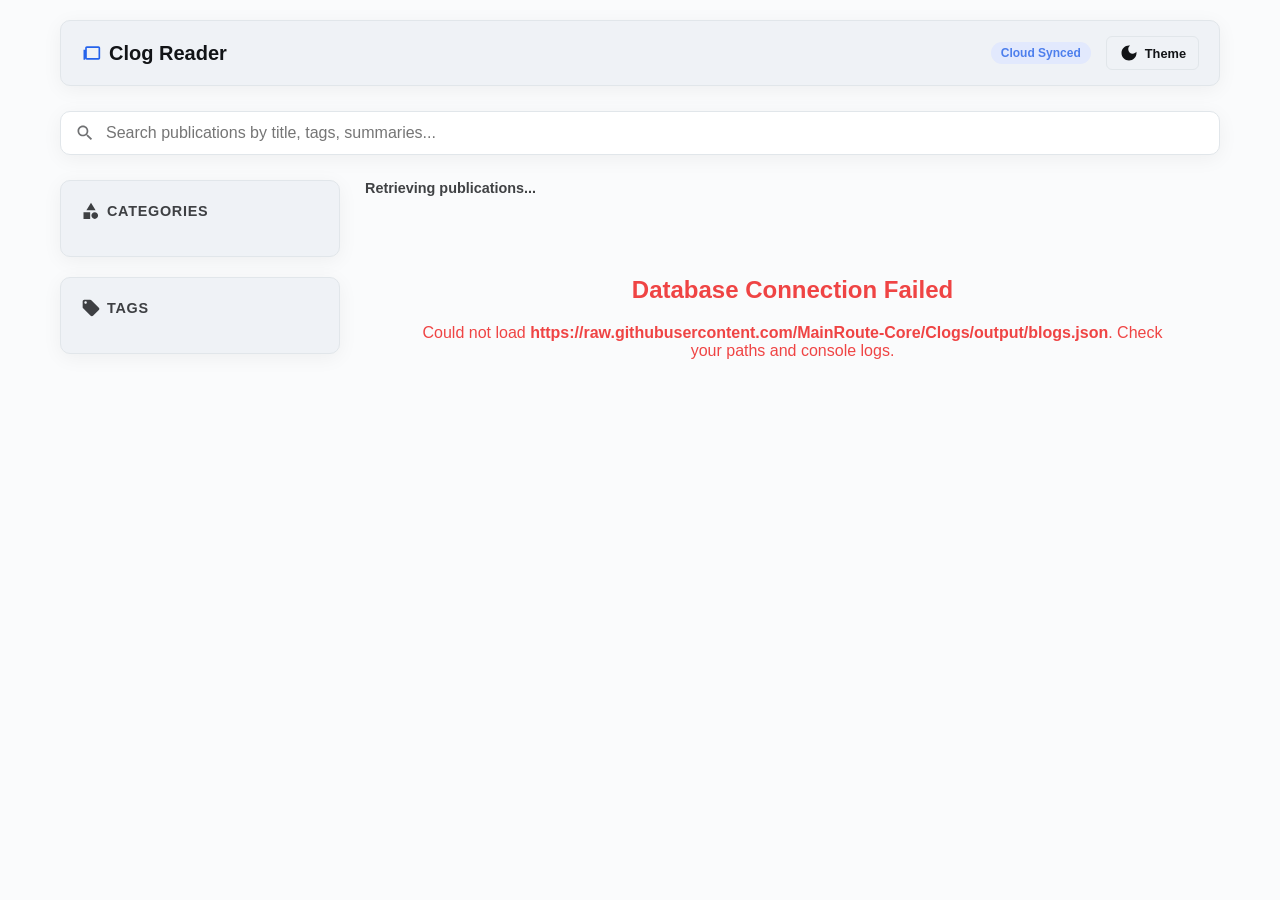
==== Reader/index.html @ 88dc641a "ok" ====
<!DOCTYPE html>
<html lang="en">
<head>
  <meta charset="UTF-8">
  <title>Clog - Premium Markdown Reader</title>
  <meta name="viewport" content="width=device-width,initial-scale=1">
  <meta name="theme-color" content="#181c24" />

  <!-- Marked.js Markdown Parser (CDN for immediate plug-n-play, update to local if needed) -->
  <script src="../libs/marked.min.js"></script>
  <!-- GitHub Styled Markdown CSS -->
  <link rel="stylesheet" href="../libs/github-markdown.min.css">
  <link rel="stylesheet" href="reader.css">
  <link rel="shortcut icon" href="/favicon.ico" type="image/x-icon">
  <!-- Fonts -->
  <link href="src/CoreSans-Regular_en.otf" rel="stylesheet">


</head>
<body>

  <!-- INLINE SVGs -->
  <svg xmlns="http://www.w3.org/2000/svg" style="display: none;">
    <symbol id="icon-book" viewBox="0 0 24 24"><path d="M21 4H7c-1.1 0-2 .9-2 2v12c0 1.1.9 2 2 2h14c1.1 0 2-.9 2-2V6c0-1.1-.9-2-2-2zM7 18V6h14v12H7zM3 8h2v12H3z"/></symbol>
    <symbol id="icon-theme" viewBox="0 0 24 24"><path d="M12 3c-4.97 0-9 4.03-9 9s4.03 9 9 9 9-4.03 9-9c0-.46-.04-.92-.1-1.36-.98 1.37-2.58 2.26-4.4 2.26-2.98 0-5.4-2.42-5.4-5.4 0-1.81.89-3.42 2.26-4.4C12.92 3.04 12.46 3 12 3z"/></symbol>
    <symbol id="icon-search" viewBox="0 0 24 24"><path d="M15.5 14h-.79l-.28-.27C15.41 12.59 16 11.11 16 9.5 16 5.91 13.09 3 9.5 3S3 5.91 3 9.5 5.91 16 9.5 16c1.61 0 3.09-.59 4.23-1.57l.27.28v.79l5 4.99L20.49 19l-4.99-5zm-6 0C7.01 14 5 11.99 5 9.5S7.01 5 9.5 5 14 7.01 14 9.5 11.99 14 9.5 14z"/></symbol>
    <symbol id="icon-category" viewBox="0 0 24 24"><path d="M12 2l-5.5 9h11zM3 13.5h8v8H3zM16.5 13.5c-2.21 0-4 1.79-4 4s1.79 4 4 4 4-1.79 4-4-1.79-4-4-4z"/></symbol>
    <symbol id="icon-tag" viewBox="0 0 24 24"><path d="M21.41 11.58l-9-9C12.05 2.22 11.55 2 11 2H4c-1.1 0-2 .9-2 2v7c0 .55.22 1.05.59 1.41l9 9c.36.36.86.58 1.41.58s1.05-.22 1.41-.59l7-7c.36-.36.59-.86.59-1.41s-.23-1.06-.59-1.41zM5.5 7C4.67 7 4 6.33 4 5.5S4.67 4 5.5 4 7 4.67 7 5.5 6.33 7 5.5 7z"/></symbol>
    <symbol id="icon-back" viewBox="0 0 24 24"><path d="M20 11H7.83l5.59-5.59L12 4l-8 8 8 8 1.41-1.41L7.83 13H20v-2z"/></symbol>
    <symbol id="icon-sync" viewBox="0 0 24 24"><path d="M12 4V1L8 5l4 4V6c3.31 0 6 2.69 6 6 0 1.01-.25 1.97-.7 2.8l1.46 1.46C19.54 15.03 20 13.57 20 12c0-4.42-3.58-8-8-8zm0 14c-3.31 0-6-2.69-6-6 0-1.01.25-1.97.7-2.8L5.24 7.74C4.46 8.97 4 10.43 4 12c0 4.42 3.58 8 8 8v3l4-4-4-4v3z"/></symbol>
    <symbol id="icon-close" viewBox="0 0 24 24"><path d="M19 6.41L17.59 5 12 10.59 6.41 5 5 6.41 10.59 12 5 17.59 6.41 19 12 13.41 17.59 19 19 17.59 13.41 12z"/></symbol>
    <symbol id="icon-check" viewBox="0 0 24 24"><path d="M9 16.17L4.83 12l-1.42 1.41L9 19 21 7l-1.41-1.41z"/></symbol>
  </svg>

  <div id="app">
    <!-- NAVIGATION -->
    <nav class="navbar">
      <a class="brand" onclick="clearFiltersAndHome()">
        <svg class="icon" style="color: var(--primary);"><use href="#icon-book"></use></svg>
        <span>Clog Reader</span>
      </a>
      <div class="nav-controls">
        <div class="status-badge" id="source-badge">Sync Status</div>
        <button class="btn" onclick="toggleTheme()" style="padding: 6px 12px; font-size: 0.8rem;">
          <svg class="icon"><use href="#icon-theme"></use></svg> Theme
        </button>
      </div>
    </nav>

    <!-- SEARCH INTERFACE -->
    <div class="search-wrapper" id="main-search-container">
      <svg class="icon search-icon"><use href="#icon-search"></use></svg>
      <input type="search" class="search-input" id="search-bar" placeholder="Search publications by title, tags, summaries..." oninput="handleSearchInput()">
    </div>

    <!-- LAYOUT GRID -->
    <div class="layout-grid" id="main-layout-wrapper">
      
      <!-- SIDEBAR FILTERS -->
      <aside class="sidebar">
        <!-- Categories Multi-Select -->
        <div class="sidebar-card">
          <div class="sidebar-title"><svg class="icon"><use href="#icon-category"></use></svg> Categories</div>
          <ul class="filter-list" id="category-filter-list">
            <!-- Populated by JS -->
          </ul>
        </div>
        <!-- Tags Single/Multi-Select -->
        <div class="sidebar-card">
          <div class="sidebar-title"><svg class="icon"><use href="#icon-tag"></use></svg> Tags</div>
          <ul class="filter-list" id="tag-filter-list">
            <!-- Populated by JS -->
          </ul>
        </div>
      </aside>

      <!-- MAIN PUBLICATIONS -->
      <main class="content-area">
        <div class="grid-header">
          <span id="results-count">Retrieving publications...</span>
          <button class="btn btn-danger hidden" id="clear-filters-btn" onclick="clearFiltersAndHome()" style="padding: 4px 10px; font-size: 0.8rem;">
            <svg class="icon" style="width: 1rem; height: 1rem;"><use href="#icon-close"></use></svg> Clear Filters
          </button>
        </div>
        <div class="post-grid" id="publication-grid">
          <!-- Cards -->
        </div>
      </main>
    </div>

    <!-- SINGLE POST READER -->
    <div class="reader-pane" id="main-reader-pane">
      <div class="back-btn-wrapper">
        <button class="btn" onclick="exitReaderView()">
          <svg class="icon"><use href="#icon-back"></use></svg> Back to Publications
        </button>
      </div>

      <article class="clog-container">
        <div class="clog-content">

          <div class="clog-meta" id="full-meta-block">
            <div class="clog-meta-sub">
              <div class="clog-meta-item"><span>Date:</span> <time id="full-date"></time></div>
              <div class="clog-meta-item"><span>Author:</span> <span id="full-author"></span></div>
            </div>
            <div class="clog-meta-item clog-tags" id="full-tags"></div>
          </div>

          <div class="markdown-body" id="full-body">
            <!-- Markdown content or 404 injected here -->
          </div>
        </div>
      </article>
    </div>

    <!-- LOADER -->
    <div id="loader-status" style="display:none;">
      <div class="loading-spinner">
        <svg class="icon" style="width: 3rem; height: 3rem; color: var(--primary); animation: spin 1s linear infinite;"><use href="#icon-sync"></use></svg>
        <span>Processing request...</span>
      </div>
    </div>
  </div>

<script src="reader.js"></script>
</body>
</html>
---- libs/github-markdown.min.css ----
@media (prefers-color-scheme:dark){.markdown-body,[data-theme=dark]{color-scheme:dark;--color-prettylights-syntax-comment:#8b949e;--color-prettylights-syntax-constant:#79c0ff;--color-prettylights-syntax-entity:#d2a8ff;--color-prettylights-syntax-storage-modifier-import:#c9d1d9;--color-prettylights-syntax-entity-tag:#7ee787;--color-prettylights-syntax-keyword:#ff7b72;--color-prettylights-syntax-string:#a5d6ff;--color-prettylights-syntax-variable:#ffa657;--color-prettylights-syntax-brackethighlighter-unmatched:#f85149;--color-prettylights-syntax-invalid-illegal-text:#f0f6fc;--color-prettylights-syntax-invalid-illegal-bg:#8e1519;--color-prettylights-syntax-carriage-return-text:#f0f6fc;--color-prettylights-syntax-carriage-return-bg:#b62324;--color-prettylights-syntax-string-regexp:#7ee787;--color-prettylights-syntax-markup-list:#f2cc60;--color-prettylights-syntax-markup-heading:#1f6feb;--color-prettylights-syntax-markup-italic:#c9d1d9;--color-prettylights-syntax-markup-bold:#c9d1d9;--color-prettylights-syntax-markup-deleted-text:#ffdcd7;--color-prettylights-syntax-markup-deleted-bg:#67060c;--color-prettylights-syntax-markup-inserted-text:#aff5b4;--color-prettylights-syntax-markup-inserted-bg:#033a16;--color-prettylights-syntax-markup-changed-text:#ffdfb6;--color-prettylights-syntax-markup-changed-bg:#5a1e02;--color-prettylights-syntax-markup-ignored-text:#c9d1d9;--color-prettylights-syntax-markup-ignored-bg:#1158c7;--color-prettylights-syntax-meta-diff-range:#d2a8ff;--color-prettylights-syntax-brackethighlighter-angle:#8b949e;--color-prettylights-syntax-sublimelinter-gutter-mark:#484f58;--color-prettylights-syntax-constant-other-reference-link:#a5d6ff;--color-fg-default:#e6edf3;--color-fg-muted:#848d97;--color-fg-subtle:#6e7681;--color-canvas-default:#0d1117;--color-canvas-subtle:#161b22;--color-border-default:#30363d;--color-border-muted:#21262d;--color-neutral-muted:rgba(110,118,129,0.4);--color-accent-fg:#2f81f7;--color-accent-emphasis:#1f6feb;--color-success-fg:#3fb950;--color-success-emphasis:#238636;--color-attention-fg:#d29922;--color-attention-emphasis:#9e6a03;--color-attention-subtle:rgba(187,128,9,0.15);--color-danger-fg:#f85149;--color-danger-emphasis:#da3633;--color-done-fg:#a371f7;--color-done-emphasis:#8957e5}}@media (prefers-color-scheme:light){.markdown-body,[data-theme=light]{color-scheme:light;--color-prettylights-syntax-comment:#57606a;--color-prettylights-syntax-constant:#0550ae;--color-prettylights-syntax-entity:#6639ba;--color-prettylights-syntax-storage-modifier-import:#24292f;--color-prettylights-syntax-entity-tag:#116329;--color-prettylights-syntax-keyword:#cf222e;--color-prettylights-syntax-string:#0a3069;--color-prettylights-syntax-variable:#953800;--color-prettylights-syntax-brackethighlighter-unmatched:#82071e;--color-prettylights-syntax-invalid-illegal-text:#f6f8fa;--color-prettylights-syntax-invalid-illegal-bg:#82071e;--color-prettylights-syntax-carriage-return-text:#f6f8fa;--color-prettylights-syntax-carriage-return-bg:#cf222e;--color-prettylights-syntax-string-regexp:#116329;--color-prettylights-syntax-markup-list:#3b2300;--color-prettylights-syntax-markup-heading:#0550ae;--color-prettylights-syntax-markup-italic:#24292f;--color-prettylights-syntax-markup-bold:#24292f;--color-prettylights-syntax-markup-deleted-text:#82071e;--color-prettylights-syntax-markup-deleted-bg:#ffebe9;--color-prettylights-syntax-markup-inserted-text:#116329;--color-prettylights-syntax-markup-inserted-bg:#dafbe1;--color-prettylights-syntax-markup-changed-text:#953800;--color-prettylights-syntax-markup-changed-bg:#ffd8b5;--color-prettylights-syntax-markup-ignored-text:#eaeef2;--color-prettylights-syntax-markup-ignored-bg:#0550ae;--color-prettylights-syntax-meta-diff-range:#8250df;--color-prettylights-syntax-brackethighlighter-angle:#57606a;--color-prettylights-syntax-sublimelinter-gutter-mark:#8c959f;--color-prettylights-syntax-constant-other-reference-link:#0a3069;--color-fg-default:#1F2328;--color-fg-muted:#656d76;--color-fg-subtle:#6e7781;--color-canvas-default:#ffffff;--color-canvas-subtle:#f6f8fa;--color-border-default:#d0d7de;--color-border-muted:hsla(210,18%,87%,1);--color-neutral-muted:rgba(175,184,193,0.2);--color-accent-fg:#0969da;--color-accent-emphasis:#0969da;--color-success-fg:#1a7f37;--color-success-emphasis:#1f883d;--color-attention-fg:#9a6700;--color-attention-emphasis:#9a6700;--color-attention-subtle:#fff8c5;--color-danger-fg:#d1242f;--color-danger-emphasis:#cf222e;--color-done-fg:#8250df;--color-done-emphasis:#8250df}}.markdown-body{-ms-text-size-adjust:100%;-webkit-text-size-adjust:100%;margin:0;color:var(--color-fg-default);background-color:var(--color-canvas-default);font-family:-apple-system,BlinkMacSystemFont,"Segoe UI","Noto Sans",Helvetica,Arial,sans-serif,"Apple Color Emoji","Segoe UI Emoji";font-size:16px;line-height:1.5;word-wrap:break-word}.markdown-body .octicon{display:inline-block;fill:currentColor;vertical-align:text-bottom}.markdown-body h1:hover .anchor .octicon-link:before,.markdown-body h2:hover .anchor .octicon-link:before,.markdown-body h3:hover .anchor .octicon-link:before,.markdown-body h4:hover .anchor .octicon-link:before,.markdown-body h5:hover .anchor .octicon-link:before,.markdown-body h6:hover .anchor .octicon-link:before{width:16px;height:16px;content:' ';display:inline-block;background-color:currentColor;-webkit-mask-image:url("data:image/svg+xml,<svg xmlns='http://www.w3.org/2000/svg' viewBox='0 0 16 16' version='1.1' aria-hidden='true'><path fill-rule='evenodd' d='M7.775 3.275a.75.75 0 001.06 1.06l1.25-1.25a2 2 0 112.83 2.83l-2.5 2.5a2 2 0 01-2.83 0 .75.75 0 00-1.06 1.06 3.5 3.5 0 004.95 0l2.5-2.5a3.5 3.5 0 00-4.95-4.95l-1.25 1.25zm-4.69 9.64a2 2 0 010-2.83l2.5-2.5a2 2 0 012.83 0 .75.75 0 001.06-1.06 3.5 3.5 0 00-4.95 0l-2.5 2.5a3.5 3.5 0 004.95 4.95l1.25-1.25a.75.75 0 00-1.06-1.06l-1.25 1.25a2 2 0 01-2.83 0z'></path></svg>");mask-image:url("data:image/svg+xml,<svg xmlns='http://www.w3.org/2000/svg' viewBox='0 0 16 16' version='1.1' aria-hidden='true'><path fill-rule='evenodd' d='M7.775 3.275a.75.75 0 001.06 1.06l1.25-1.25a2 2 0 112.83 2.83l-2.5 2.5a2 2 0 01-2.83 0 .75.75 0 00-1.06 1.06 3.5 3.5 0 004.95 0l2.5-2.5a3.5 3.5 0 00-4.95-4.95l-1.25 1.25zm-4.69 9.64a2 2 0 010-2.83l2.5-2.5a2 2 0 012.83 0 .75.75 0 001.06-1.06 3.5 3.5 0 00-4.95 0l-2.5 2.5a3.5 3.5 0 004.95 4.95l1.25-1.25a.75.75 0 00-1.06-1.06l-1.25 1.25a2 2 0 01-2.83 0z'></path></svg>")}.markdown-body details,.markdown-body figcaption,.markdown-body figure{display:block}.markdown-body summary{display:list-item}.markdown-body [hidden]{display:none!important}.markdown-body a{background-color:transparent;color:var(--color-accent-fg);text-decoration:none}.markdown-body abbr[title]{border-bottom:none;-webkit-text-decoration:underline dotted;text-decoration:underline dotted}.markdown-body b,.markdown-body strong{font-weight:var(--base-text-weight-semibold,600)}.markdown-body dfn{font-style:italic}.markdown-body h1{margin:.67em 0;font-weight:var(--base-text-weight-semibold,600);padding-bottom:.3em;font-size:2em;border-bottom:1px solid var(--color-border-muted)}.markdown-body mark{background-color:var(--color-attention-subtle);color:var(--color-fg-default)}.markdown-body small{font-size:90%}.markdown-body sub,.markdown-body sup{font-size:75%;line-height:0;position:relative;vertical-align:baseline}.markdown-body sub{bottom:-.25em}.markdown-body sup{top:-.5em}.markdown-body img{border-style:none;max-width:100%;box-sizing:content-box;background-color:var(--color-canvas-default)}.markdown-body code,.markdown-body kbd,.markdown-body pre,.markdown-body samp{font-family:monospace;font-size:1em}.markdown-body figure{margin:1em 40px}.markdown-body hr{box-sizing:content-box;overflow:hidden;background:0 0;border-bottom:1px solid var(--color-border-muted);height:.25em;padding:0;margin:24px 0;background-color:var(--color-border-default);border:0}.markdown-body input{font:inherit;margin:0;overflow:visible;font-family:inherit;font-size:inherit;line-height:inherit}.markdown-body [type=button],.markdown-body [type=reset],.markdown-body [type=submit]{-webkit-appearance:button;appearance:button}.markdown-body [type=checkbox],.markdown-body [type=radio]{box-sizing:border-box;padding:0}.markdown-body [type=number]::-webkit-inner-spin-button,.markdown-body [type=number]::-webkit-outer-spin-button{height:auto}.markdown-body [type=search]::-webkit-search-cancel-button,.markdown-body [type=search]::-webkit-search-decoration{-webkit-appearance:none;appearance:none}.markdown-body ::-webkit-input-placeholder{color:inherit;opacity:.54}.markdown-body ::-webkit-file-upload-button{-webkit-appearance:button;appearance:button;font:inherit}.markdown-body a:hover{text-decoration:underline}.markdown-body ::placeholder{color:var(--color-fg-subtle);opacity:1}.markdown-body hr::before{display:table;content:""}.markdown-body hr::after{display:table;clear:both;content:""}.markdown-body table{border-spacing:0;border-collapse:collapse;display:block;width:max-content;max-width:100%;overflow:auto}.markdown-body td,.markdown-body th{padding:0}.markdown-body details summary{cursor:pointer}.markdown-body details:not([open])>:not(summary){display:none!important}.markdown-body [role=button]:focus,.markdown-body a:focus,.markdown-body input[type=checkbox]:focus,.markdown-body input[type=radio]:focus{outline:2px solid var(--color-accent-fg);outline-offset:-2px;box-shadow:none}.markdown-body [role=button]:focus:not(:focus-visible),.markdown-body a:focus:not(:focus-visible),.markdown-body input[type=checkbox]:focus:not(:focus-visible),.markdown-body input[type=radio]:focus:not(:focus-visible){outline:solid 1px transparent}.markdown-body [role=button]:focus-visible,.markdown-body a:focus-visible,.markdown-body input[type=checkbox]:focus-visible,.markdown-body input[type=radio]:focus-visible{outline:2px solid var(--color-accent-fg);outline-offset:-2px;box-shadow:none}.markdown-body a:not([class]):focus,.markdown-body a:not([class]):focus-visible,.markdown-body input[type=checkbox]:focus,.markdown-body input[type=checkbox]:focus-visible,.markdown-body input[type=radio]:focus,.markdown-body input[type=radio]:focus-visible{outline-offset:0}.markdown-body kbd{display:inline-block;padding:3px 5px;font:11px ui-monospace,SFMono-Regular,SF Mono,Menlo,Consolas,Liberation Mono,monospace;line-height:10px;color:var(--color-fg-default);vertical-align:middle;background-color:var(--color-canvas-subtle);border:solid 1px var(--color-neutral-muted);border-bottom-color:var(--color-neutral-muted);border-radius:6px;box-shadow:inset 0 -1px 0 var(--color-neutral-muted)}.markdown-body h1,.markdown-body h2,.markdown-body h3,.markdown-body h4,.markdown-body h5,.markdown-body h6{margin-top:24px;margin-bottom:16px;font-weight:var(--base-text-weight-semibold,600);line-height:1.25}.markdown-body h2{font-weight:var(--base-text-weight-semibold,600);padding-bottom:.3em;font-size:1.5em;border-bottom:1px solid var(--color-border-muted)}.markdown-body h3{font-weight:var(--base-text-weight-semibold,600);font-size:1.25em}.markdown-body h4{font-weight:var(--base-text-weight-semibold,600);font-size:1em}.markdown-body h5{font-weight:var(--base-text-weight-semibold,600);font-size:.875em}.markdown-body h6{font-weight:var(--base-text-weight-semibold,600);font-size:.85em;color:var(--color-fg-muted)}.markdown-body p{margin-top:0;margin-bottom:10px}.markdown-body blockquote{margin:0;padding:0 1em;color:var(--color-fg-muted);border-left:.25em solid var(--color-border-default)}.markdown-body ol,.markdown-body ul{margin-top:0;margin-bottom:0;padding-left:2em}.markdown-body ol ol,.markdown-body ul ol{list-style-type:lower-roman}.markdown-body ol ol ol,.markdown-body ol ul ol,.markdown-body ul ol ol,.markdown-body ul ul ol{list-style-type:lower-alpha}.markdown-body dd{margin-left:0}.markdown-body code,.markdown-body samp,.markdown-body tt{font-family:ui-monospace,SFMono-Regular,SF Mono,Menlo,Consolas,Liberation Mono,monospace;font-size:12px}.markdown-body pre{margin-top:0;margin-bottom:0;font-family:ui-monospace,SFMono-Regular,SF Mono,Menlo,Consolas,Liberation Mono,monospace;font-size:12px;word-wrap:normal}.markdown-body .octicon{display:inline-block;overflow:visible!important;vertical-align:text-bottom;fill:currentColor}.markdown-body input::-webkit-inner-spin-button,.markdown-body input::-webkit-outer-spin-button{margin:0;-webkit-appearance:none;appearance:none}.markdown-body .mr-2{margin-right:var(--base-size-8,8px)!important}.markdown-body::before{display:table;content:""}.markdown-body::after{display:table;clear:both;content:""}.markdown-body>:first-child{margin-top:0!important}.markdown-body>:last-child{margin-bottom:0!important}.markdown-body a:not([href]){color:inherit;text-decoration:none}.markdown-body .absent{color:var(--color-danger-fg)}.markdown-body .anchor{float:left;padding-right:4px;margin-left:-20px;line-height:1}.markdown-body .anchor:focus{outline:0}.markdown-body blockquote,.markdown-body details,.markdown-body dl,.markdown-body ol,.markdown-body p,.markdown-body pre,.markdown-body table,.markdown-body ul{margin-top:0;margin-bottom:16px}.markdown-body blockquote>:first-child{margin-top:0}.markdown-body blockquote>:last-child{margin-bottom:0}.markdown-body h1 .octicon-link,.markdown-body h2 .octicon-link,.markdown-body h3 .octicon-link,.markdown-body h4 .octicon-link,.markdown-body h5 .octicon-link,.markdown-body h6 .octicon-link{color:var(--color-fg-default);vertical-align:middle;visibility:hidden}.markdown-body h1:hover .anchor,.markdown-body h2:hover .anchor,.markdown-body h3:hover .anchor,.markdown-body h4:hover .anchor,.markdown-body h5:hover .anchor,.markdown-body h6:hover .anchor{text-decoration:none}.markdown-body h1:hover .anchor .octicon-link,.markdown-body h2:hover .anchor .octicon-link,.markdown-body h3:hover .anchor .octicon-link,.markdown-body h4:hover .anchor .octicon-link,.markdown-body h5:hover .anchor .octicon-link,.markdown-body h6:hover .anchor .octicon-link{visibility:visible}.markdown-body h1 code,.markdown-body h1 tt,.markdown-body h2 code,.markdown-body h2 tt,.markdown-body h3 code,.markdown-body h3 tt,.markdown-body h4 code,.markdown-body h4 tt,.markdown-body h5 code,.markdown-body h5 tt,.markdown-body h6 code,.markdown-body h6 tt{padding:0 .2em;font-size:inherit}.markdown-body summary h1,.markdown-body summary h2,.markdown-body summary h3,.markdown-body summary h4,.markdown-body summary h5,.markdown-body summary h6{display:inline-block}.markdown-body summary h1 .anchor,.markdown-body summary h2 .anchor,.markdown-body summary h3 .anchor,.markdown-body summary h4 .anchor,.markdown-body summary h5 .anchor,.markdown-body summary h6 .anchor{margin-left:-40px}.markdown-body summary h1,.markdown-body summary h2{padding-bottom:0;border-bottom:0}.markdown-body ol.no-list,.markdown-body ul.no-list{padding:0;list-style-type:none}.markdown-body ol[type="a s"]{list-style-type:lower-alpha}.markdown-body ol[type="A s"]{list-style-type:upper-alpha}.markdown-body ol[type="i s"]{list-style-type:lower-roman}.markdown-body ol[type="I s"]{list-style-type:upper-roman}.markdown-body ol[type="1"]{list-style-type:decimal}.markdown-body div>ol:not([type]){list-style-type:decimal}.markdown-body ol ol,.markdown-body ol ul,.markdown-body ul ol,.markdown-body ul ul{margin-top:0;margin-bottom:0}.markdown-body li>p{margin-top:16px}.markdown-body li+li{margin-top:.25em}.markdown-body dl{padding:0}.markdown-body dl dt{padding:0;margin-top:16px;font-size:1em;font-style:italic;font-weight:var(--base-text-weight-semibold,600)}.markdown-body dl dd{padding:0 16px;margin-bottom:16px}.markdown-body table th{font-weight:var(--base-text-weight-semibold,600)}.markdown-body table td,.markdown-body table th{padding:6px 13px;border:1px solid var(--color-border-default)}.markdown-body table td>:last-child{margin-bottom:0}.markdown-body table tr{background-color:var(--color-canvas-default);border-top:1px solid var(--color-border-muted)}.markdown-body table tr:nth-child(2n){background-color:var(--color-canvas-subtle)}.markdown-body table img{background-color:transparent}.markdown-body img[align=right]{padding-left:20px}.markdown-body img[align=left]{padding-right:20px}.markdown-body .emoji{max-width:none;vertical-align:text-top;background-color:transparent}.markdown-body span.frame{display:block;overflow:hidden}.markdown-body span.frame>span{display:block;float:left;width:auto;padding:7px;margin:13px 0 0;overflow:hidden;border:1px solid var(--color-border-default)}.markdown-body span.frame span img{display:block;float:left}.markdown-body span.frame span span{display:block;padding:5px 0 0;clear:both;color:var(--color-fg-default)}.markdown-body span.align-center{display:block;overflow:hidden;clear:both}.markdown-body span.align-center>span{display:block;margin:13px auto 0;overflow:hidden;text-align:center}.markdown-body span.align-center span img{margin:0 auto;text-align:center}.markdown-body span.align-right{display:block;overflow:hidden;clear:both}.markdown-body span.align-right>span{display:block;margin:13px 0 0;overflow:hidden;text-align:right}.markdown-body span.align-right span img{margin:0;text-align:right}.markdown-body span.float-left{display:block;float:left;margin-right:13px;overflow:hidden}.markdown-body span.float-left span{margin:13px 0 0}.markdown-body span.float-right{display:block;float:right;margin-left:13px;overflow:hidden}.markdown-body span.float-right>span{display:block;margin:13px auto 0;overflow:hidden;text-align:right}.markdown-body code,.markdown-body tt{padding:.2em .4em;margin:0;font-size:85%;white-space:break-spaces;background-color:var(--color-neutral-muted);border-radius:6px}.markdown-body code br,.markdown-body tt br{display:none}.markdown-body del code{text-decoration:inherit}.markdown-body samp{font-size:85%}.markdown-body pre code{font-size:100%}.markdown-body pre>code{padding:0;margin:0;word-break:normal;white-space:pre;background:0 0;border:0}.markdown-body .highlight{margin-bottom:16px}.markdown-body .highlight pre{margin-bottom:0;word-break:normal}.markdown-body .highlight pre,.markdown-body pre{padding:16px;overflow:auto;font-size:85%;line-height:1.45;color:var(--color-fg-default);background-color:var(--color-canvas-subtle);border-radius:6px}.markdown-body pre code,.markdown-body pre tt{display:inline;max-width:auto;padding:0;margin:0;overflow:visible;line-height:inherit;word-wrap:normal;background-color:transparent;border:0}.markdown-body .csv-data td,.markdown-body .csv-data th{padding:5px;overflow:hidden;font-size:12px;line-height:1;text-align:left;white-space:nowrap}.markdown-body .csv-data .blob-num{padding:10px 8px 9px;text-align:right;background:var(--color-canvas-default);border:0}.markdown-body .csv-data tr{border-top:0}.markdown-body .csv-data th{font-weight:var(--base-text-weight-semibold,600);background:var(--color-canvas-subtle);border-top:0}.markdown-body [data-footnote-ref]::before{content:"["}.markdown-body [data-footnote-ref]::after{content:"]"}.markdown-body .footnotes{font-size:12px;color:var(--color-fg-muted);border-top:1px solid var(--color-border-default)}.markdown-body .footnotes ol{padding-left:16px}.markdown-body .footnotes ol ul{display:inline-block;padding-left:16px;margin-top:16px}.markdown-body .footnotes li{position:relative}.markdown-body .footnotes li:target::before{position:absolute;top:-8px;right:-8px;bottom:-8px;left:-24px;pointer-events:none;content:"";border:2px solid var(--color-accent-emphasis);border-radius:6px}.markdown-body .footnotes li:target{color:var(--color-fg-default)}.markdown-body .footnotes .data-footnote-backref g-emoji{font-family:monospace}.markdown-body .pl-c{color:var(--color-prettylights-syntax-comment)}.markdown-body .pl-c1,.markdown-body .pl-s .pl-v{color:var(--color-prettylights-syntax-constant)}.markdown-body .pl-e,.markdown-body .pl-en{color:var(--color-prettylights-syntax-entity)}.markdown-body .pl-s .pl-s1,.markdown-body .pl-smi{color:var(--color-prettylights-syntax-storage-modifier-import)}.markdown-body .pl-ent{color:var(--color-prettylights-syntax-entity-tag)}.markdown-body .pl-k{color:var(--color-prettylights-syntax-keyword)}.markdown-body .pl-pds,.markdown-body .pl-s,.markdown-body .pl-s .pl-pse .pl-s1,.markdown-body .pl-sr,.markdown-body .pl-sr .pl-cce,.markdown-body .pl-sr .pl-sra,.markdown-body .pl-sr .pl-sre{color:var(--color-prettylights-syntax-string)}.markdown-body .pl-smw,.markdown-body .pl-v{color:var(--color-prettylights-syntax-variable)}.markdown-body .pl-bu{color:var(--color-prettylights-syntax-brackethighlighter-unmatched)}.markdown-body .pl-ii{color:var(--color-prettylights-syntax-invalid-illegal-text);background-color:var(--color-prettylights-syntax-invalid-illegal-bg)}.markdown-body .pl-c2{color:var(--color-prettylights-syntax-carriage-return-text);background-color:var(--color-prettylights-syntax-carriage-return-bg)}.markdown-body .pl-sr .pl-cce{font-weight:700;color:var(--color-prettylights-syntax-string-regexp)}.markdown-body .pl-ml{color:var(--color-prettylights-syntax-markup-list)}.markdown-body .pl-mh,.markdown-body .pl-mh .pl-en,.markdown-body .pl-ms{font-weight:700;color:var(--color-prettylights-syntax-markup-heading)}.markdown-body .pl-mi{font-style:italic;color:var(--color-prettylights-syntax-markup-italic)}.markdown-body .pl-mb{font-weight:700;color:var(--color-prettylights-syntax-markup-bold)}.markdown-body .pl-md{color:var(--color-prettylights-syntax-markup-deleted-text);background-color:var(--color-prettylights-syntax-markup-deleted-bg)}.markdown-body .pl-mi1{color:var(--color-prettylights-syntax-markup-inserted-text);background-color:var(--color-prettylights-syntax-markup-inserted-bg)}.markdown-body .pl-mc{color:var(--color-prettylights-syntax-markup-changed-text);background-color:var(--color-prettylights-syntax-markup-changed-bg)}.markdown-body .pl-mi2{color:var(--color-prettylights-syntax-markup-ignored-text);background-color:var(--color-prettylights-syntax-markup-ignored-bg)}.markdown-body .pl-mdr{font-weight:700;color:var(--color-prettylights-syntax-meta-diff-range)}.markdown-body .pl-ba{color:var(--color-prettylights-syntax-brackethighlighter-angle)}.markdown-body .pl-sg{color:var(--color-prettylights-syntax-sublimelinter-gutter-mark)}.markdown-body .pl-corl{text-decoration:underline;color:var(--color-prettylights-syntax-constant-other-reference-link)}.markdown-body g-emoji{display:inline-block;min-width:1ch;font-family:"Apple Color Emoji","Segoe UI Emoji","Segoe UI Symbol";font-size:1em;font-style:normal!important;font-weight:var(--base-text-weight-normal,400);line-height:1;vertical-align:-.075em}.markdown-body g-emoji img{width:1em;height:1em}.markdown-body .task-list-item{list-style-type:none}.markdown-body .task-list-item label{font-weight:var(--base-text-weight-normal,400)}.markdown-body .task-list-item.enabled label{cursor:pointer}.markdown-body .task-list-item+.task-list-item{margin-top:4px}.markdown-body .task-list-item .handle{display:none}.markdown-body .task-list-item-checkbox{margin:0 .2em .25em -1.4em;vertical-align:middle}.markdown-body .contains-task-list:dir(rtl) .task-list-item-checkbox{margin:0 -1.6em .25em .2em}.markdown-body .contains-task-list{position:relative}.markdown-body .contains-task-list:focus-within .task-list-item-convert-container,.markdown-body .contains-task-list:hover .task-list-item-convert-container{display:block;width:auto;height:24px;overflow:visible;clip:auto}.markdown-body ::-webkit-calendar-picker-indicator{filter:invert(50%)}.markdown-body .markdown-alert{padding:var(--base-size-8) var(--base-size-16);margin-bottom:16px;color:inherit;border-left:.25em solid var(--color-border-default)}.markdown-body .markdown-alert>:first-child{margin-top:0}.markdown-body .markdown-alert>:last-child{margin-bottom:0}.markdown-body .markdown-alert .markdown-alert-title{display:flex;font-weight:var(--base-text-weight-medium,500);align-items:center;line-height:1}.markdown-body .markdown-alert.markdown-alert-note{border-left-color:var(--color-accent-emphasis)}.markdown-body .markdown-alert.markdown-alert-note .markdown-alert-title{color:var(--color-accent-fg)}.markdown-body .markdown-alert.markdown-alert-important{border-left-color:var(--color-done-emphasis)}.markdown-body .markdown-alert.markdown-alert-important .markdown-alert-title{color:var(--color-done-fg)}.markdown-body .markdown-alert.markdown-alert-warning{border-left-color:var(--color-attention-emphasis)}.markdown-body .markdown-alert.markdown-alert-warning .markdown-alert-title{color:var(--color-attention-fg)}.markdown-body .markdown-alert.markdown-alert-tip{border-left-color:var(--color-success-emphasis)}.markdown-body .markdown-alert.markdown-alert-tip .markdown-alert-title{color:var(--color-success-fg)}.markdown-body .markdown-alert.markdown-alert-caution{border-left-color:var(--color-danger-emphasis)}.markdown-body .markdown-alert.markdown-alert-caution .markdown-alert-title{color:var(--color-danger-fg)}
---- Reader/reader.css ----
:root {
      --bg: #fafbfc; --fg: #121417; --bar: #eff2f6; --input: #fff;
      --border: #e1e6ea; --primary: #2563eb; --primary-fade: #e0e7ff;
      --radius: 10px; --shadow: 0 4px 20px rgba(0, 0, 0, .05); --danger: #ef4444;
      --transition: 0.2s ease-in-out;
    }
    [data-theme="dark"] {
      --bg: #0f172a; --fg: #f8fafc; --bar: #1e293b; --input: #0f172a;
      --border: #334155; --primary: #3b82f6; --primary-fade: #1e3a8a;
      --shadow: 0 4px 20px rgba(0, 0, 0, .3);
    }

    * { box-sizing: border-box; }
    body { font-family: 'Inter', sans-serif; background: var(--bg); color: var(--fg); margin: 0; padding: 0; min-height: 100vh; transition: background-color var(--transition), color var(--transition); }
    #app { max-width: 1200px; margin: 0 auto; padding: 20px; }

    /* ICONS (Inline SVG Styling) */
    .icon { width: 1.25rem; height: 1.25rem; fill: currentColor; vertical-align: middle; display: inline-block; flex-shrink: 0; }

    /* UTILITIES */
    .btn { display: inline-flex; align-items: center; gap: 6px; padding: 8px 16px; border-radius: 6px; font-weight: 600; font-size: 0.9rem; cursor: pointer; border: 1px solid var(--border); background: var(--bar); color: var(--fg); text-decoration: none; transition: var(--transition); }
    .btn:hover { border-color: var(--primary); background: var(--border); }
    .btn-danger { background: var(--danger); color: white; border-color: var(--danger); }
    .btn-danger:hover { background: #dc2626; border-color: #dc2626; color: white;}
    .hidden { display: none !important; }

    /* NAVIGATION */
    .navbar { display: flex; align-items: center; justify-content: space-between; padding: 15px 20px; background: var(--bar); border-radius: var(--radius); border: 1px solid var(--border); margin-bottom: 25px; box-shadow: var(--shadow); }
    .brand { display: flex; align-items: center; gap: 8px; font-weight: 700; font-size: 1.25rem; color: var(--fg); cursor: pointer; }
    .nav-controls { display: flex; align-items: center; gap: 15px; }
    .status-badge { display: inline-flex; align-items: center; gap: 5px; font-size: 0.75rem; font-weight: 600; padding: 4px 10px; border-radius: 20px; background: var(--border); opacity: 0.8; }
    .status-badge.remote { background: var(--primary-fade); color: var(--primary); }

    /* SEARCH */
    .search-wrapper { position: relative; margin-bottom: 25px; }
    .search-input { width: 100%; padding: 12px 20px 12px 45px; border-radius: var(--radius); border: 1px solid var(--border); background: var(--input); color: var(--fg); font-size: 1rem; outline: none; box-shadow: var(--shadow); transition: var(--transition); }
    .search-input:focus { border-color: var(--primary); }
    .search-icon { position: absolute; left: 15px; top: 50%; transform: translateY(-50%); color: var(--fg); opacity: 0.6; }

    /* LAYOUT */
    .layout-grid { display: grid; grid-template-columns: 280px 1fr; gap: 25px; }
    @media (max-width: 850px) { .layout-grid { grid-template-columns: 1fr; } .sidebar { flex-direction: row; flex-wrap: wrap; } .sidebar-card { flex: 1; min-width: 250px; } }

    /* SIDEBAR */
    .sidebar { display: flex; flex-direction: column; gap: 20px; }
    .sidebar-card { background: var(--bar); border: 1px solid var(--border); border-radius: var(--radius); padding: 20px; box-shadow: var(--shadow); }
    .sidebar-title { font-size: 0.9rem; font-weight: 700; text-transform: uppercase; letter-spacing: 0.05em; margin-bottom: 15px; color: var(--fg); opacity: 0.8; display: flex; align-items: center; gap: 6px; }
    .filter-list { display: flex; flex-direction: column; gap: 5px; margin: 0; padding: 0; list-style: none; }
    .filter-item { display: flex; align-items: center; justify-content: space-between; padding: 8px 12px; border-radius: 6px; font-size: 0.9rem; cursor: pointer; transition: var(--transition); color: var(--fg); opacity: 0.85; }
    .filter-item:hover { background: var(--border); opacity: 1; }
    .filter-item.active { background: var(--primary); color: white; opacity: 1; font-weight: 600; }
    
    /* MULTI-SELECT CHECKBOX (Visual) */
    .checkbox-box { width: 16px; height: 16px; border: 2px solid currentColor; border-radius: 4px; display: inline-flex; align-items: center; justify-content: center; margin-right: 8px; opacity: 0.7; }
    .filter-item.active .checkbox-box { background: white; border-color: white; color: var(--primary); opacity: 1; }
    
    .filter-count { font-size: 0.75rem; background: var(--input); color: var(--fg); padding: 2px 6px; border-radius: 12px; border: 1px solid var(--border); }
    .filter-item.active .filter-count { background: rgba(255, 255, 255, 0.25); color: white; border: none; }
    [data-theme="dark"] .filter-item.active .filter-count { background: var(--primary-fade); color: var(--primary); }

    /* POST GRID */
    .content-area { display: flex; flex-direction: column; gap: 20px; }
    .grid-header { display: flex; align-items: center; justify-content: space-between; font-size: 0.9rem; font-weight: 600; opacity: 0.8; flex-wrap: wrap; gap: 10px;}
    .post-grid { display: grid; grid-template-columns: repeat(auto-fill, minmax(300px, 1fr)); gap: 20px; }

    /* POST CARDS */
    .post-card { background: var(--bar); border: 1px solid var(--border); border-radius: var(--radius); overflow: hidden; box-shadow: var(--shadow); display: flex; flex-direction: column; transition: transform 0.2s, border-color 0.2s; }
    .post-card:hover { transform: translateY(-3px); border-color: var(--primary); }
    .card-img-wrapper { height: 180px; width: 100%; position: relative; background: #cbd5e1; overflow: hidden; cursor: pointer; }
    .card-img { width: 100%; height: 100%; object-fit: cover; }
    
    /* All Categories on Card */
    .card-category-container { position: absolute; top: 10px; left: 10px; right: 10px; display: flex; flex-wrap: wrap; gap: 5px; pointer-events: none;}
    .card-category-badge { background: rgba(15, 23, 42, 0.85); color: #fff; padding: 4px 10px; border-radius: 20px; font-size: 0.7rem; font-weight: 600; backdrop-filter: blur(4px); }

    .card-content { padding: 20px; display: flex; flex-direction: column; flex-grow: 1; }
    .card-meta { display: flex; gap: 15px; font-size: 0.8rem; opacity: 0.7; margin-bottom: 10px; pointer-events: none;}
    .card-title { font-size: 1.2rem; font-weight: 700; margin: 0 0 10px 0; line-height: 1.3; color: var(--fg); cursor: pointer; transition: color 0.2s;}
    .card-title:hover { color: var(--primary); }
    .card-desc { font-size: 0.9rem; line-height: 1.5; opacity: 0.8; margin-bottom: 20px; flex-grow: 1; display: -webkit-box; -webkit-line-clamp: 3; line-clamp: 3; -webkit-box-orient: vertical; overflow: hidden; pointer-events: none;}
    .card-tags { display: flex; flex-wrap: wrap; gap: 6px; }
    .card-tag { font-size: 0.75rem; padding: 4px 8px; border-radius: 12px; background: var(--input); border: 1px solid var(--border); opacity: 0.9; cursor: pointer; transition: var(--transition); font-weight: 500;}
    .card-tag:hover { background: var(--primary); color: white; border-color: var(--primary); }

    /* READER PANE */
    .reader-pane { display: none; background: var(--bg); }
    .reader-pane.active { display: block; }
    .clog-container { max-width: 850px; margin: 0 auto; background: var(--input); border-radius: var(--radius); overflow: hidden; box-shadow: var(--shadow); border: 1px solid var(--border); }
    .back-btn-wrapper { margin-bottom: 20px; }
    .banner-image { width: 100%; height: 380px; object-fit: cover; display: block; background: #cbd5e1; border-bottom: 1px solid var(--border);}
    .clog-content { padding: 40px; }
    @media (max-width: 600px) { .clog-content { padding: 20px; } .banner-image { height: 220px; } }
    
    .clog-title { font-size: 2.4rem; line-height: 1.2; margin: 0 0 20px 0; font-weight: 700; color: var(--fg); }
    .clog-meta { display: flex; flex-direction: column; gap: 15px; margin-bottom: 30px; padding-bottom: 20px; border-bottom: 1px solid var(--border); }
    .clog-meta-sub { display: flex; gap: 20px; color: var(--fg); opacity: 0.7; font-size: 0.95rem; }
    .clog-meta-item span:first-child { font-weight: 600; margin-right: 5px; }
    
    .clog-tags { display: flex; gap: 8px; flex-wrap: wrap; }
    .clog-tags span { background: var(--primary-fade); color: var(--primary); padding: 4px 10px; border-radius: 20px; font-size: 0.8rem; font-weight: 600; }
    .clog-tags .cat-badge { background: #334155; color: #fff; }

    .loading-spinner { text-align: center; padding: 60px 20px; font-size: 1.1rem; font-weight: 500; display: flex; flex-direction: column; align-items: center; gap: 15px; }
    @keyframes spin { 0% { transform: rotate(0deg); } 100% { transform: rotate(360deg); } }

    /* Custom Github Markdown Overrides */
    [data-theme="dark"] .markdown-body pre, [data-theme="dark"] .markdown-body code { background-color: #1e293b !important; border: 1px solid #334155; }
    [data-theme="dark"] .markdown-body table tr { background-color: #0f172a !important; border-top-color: #334155 !important; }
    [data-theme="dark"] .markdown-body table tr:nth-child(2n) { background-color: #1e293b !important; }
    [data-theme="dark"] .markdown-body table td, [data-theme="dark"] .markdown-body table th { border-color: #334155 !important; }
    [data-theme="dark"] .markdown-body blockquote { color: #94a3b8 !important; border-left-color: #334155 !important; }
    [data-theme="dark"] .markdown-body h1, [data-theme="dark"] .markdown-body h2 { border-bottom-color: #334155 !important; }
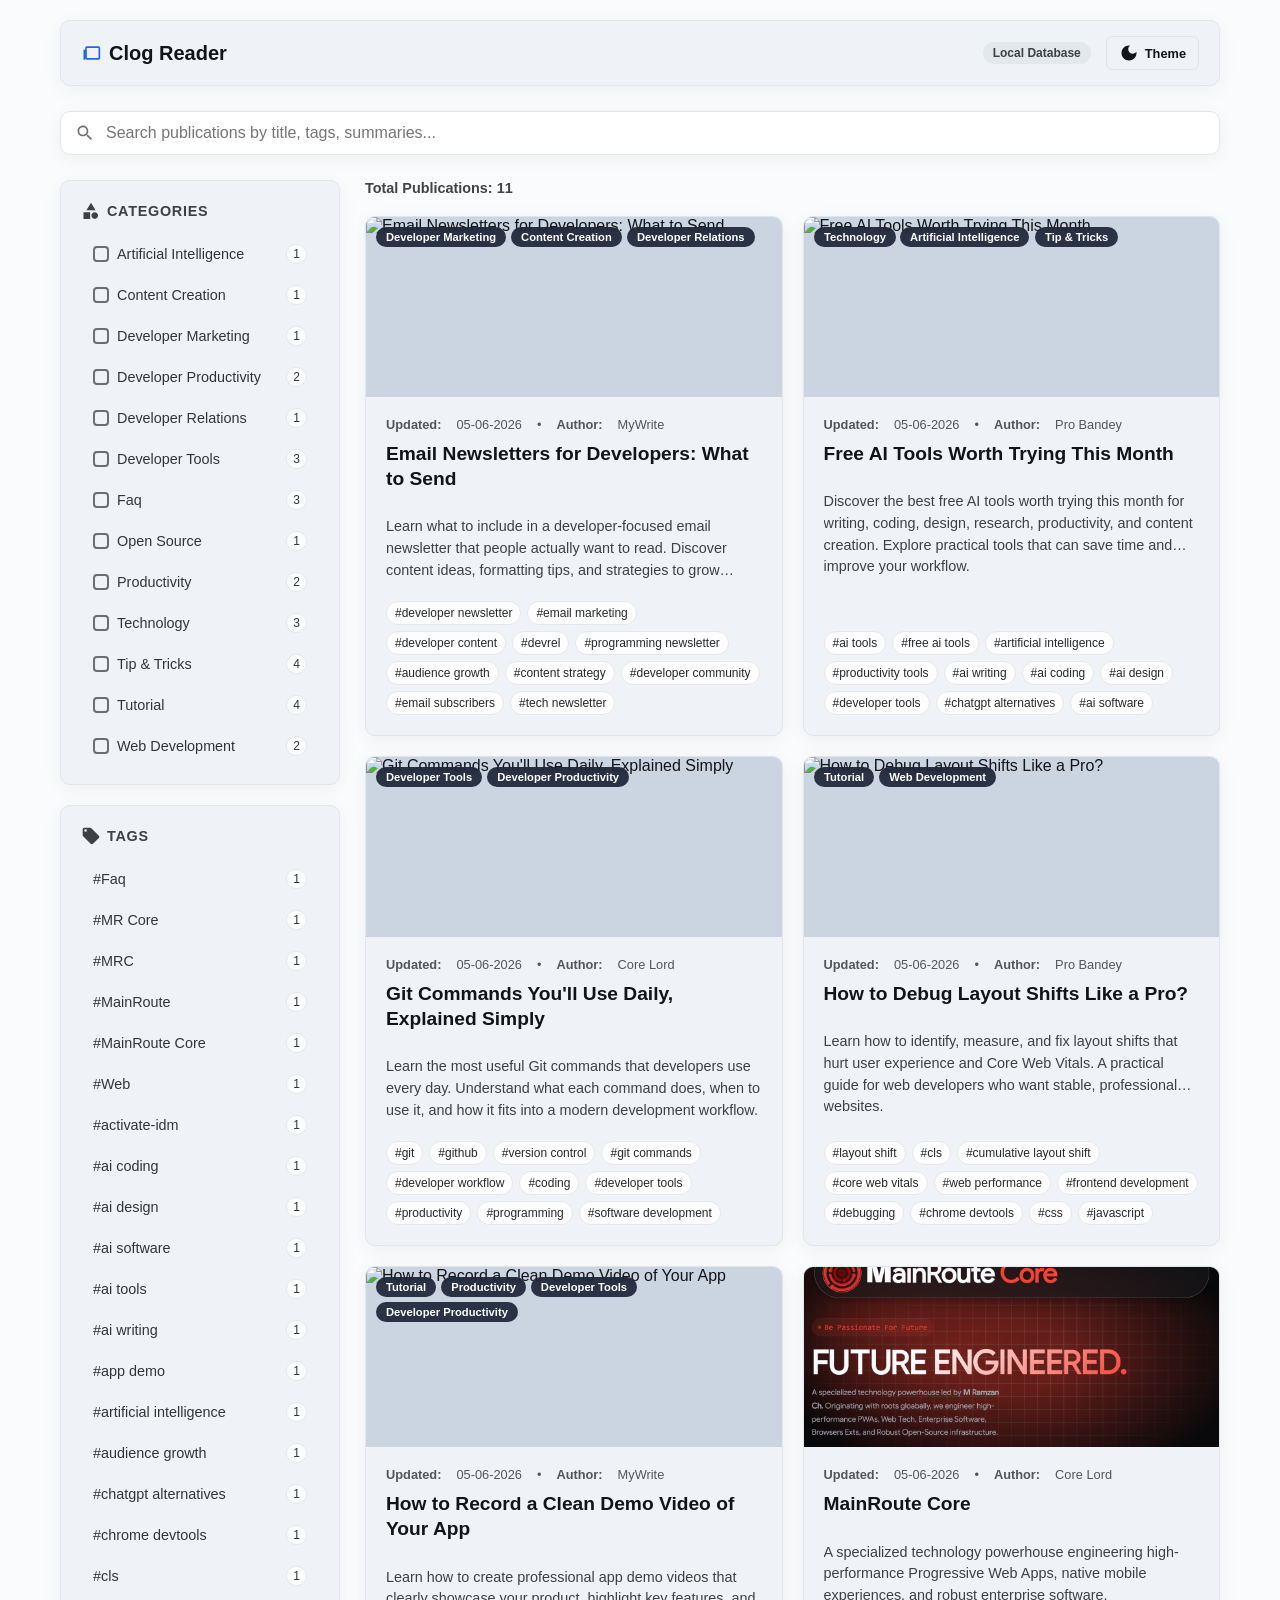
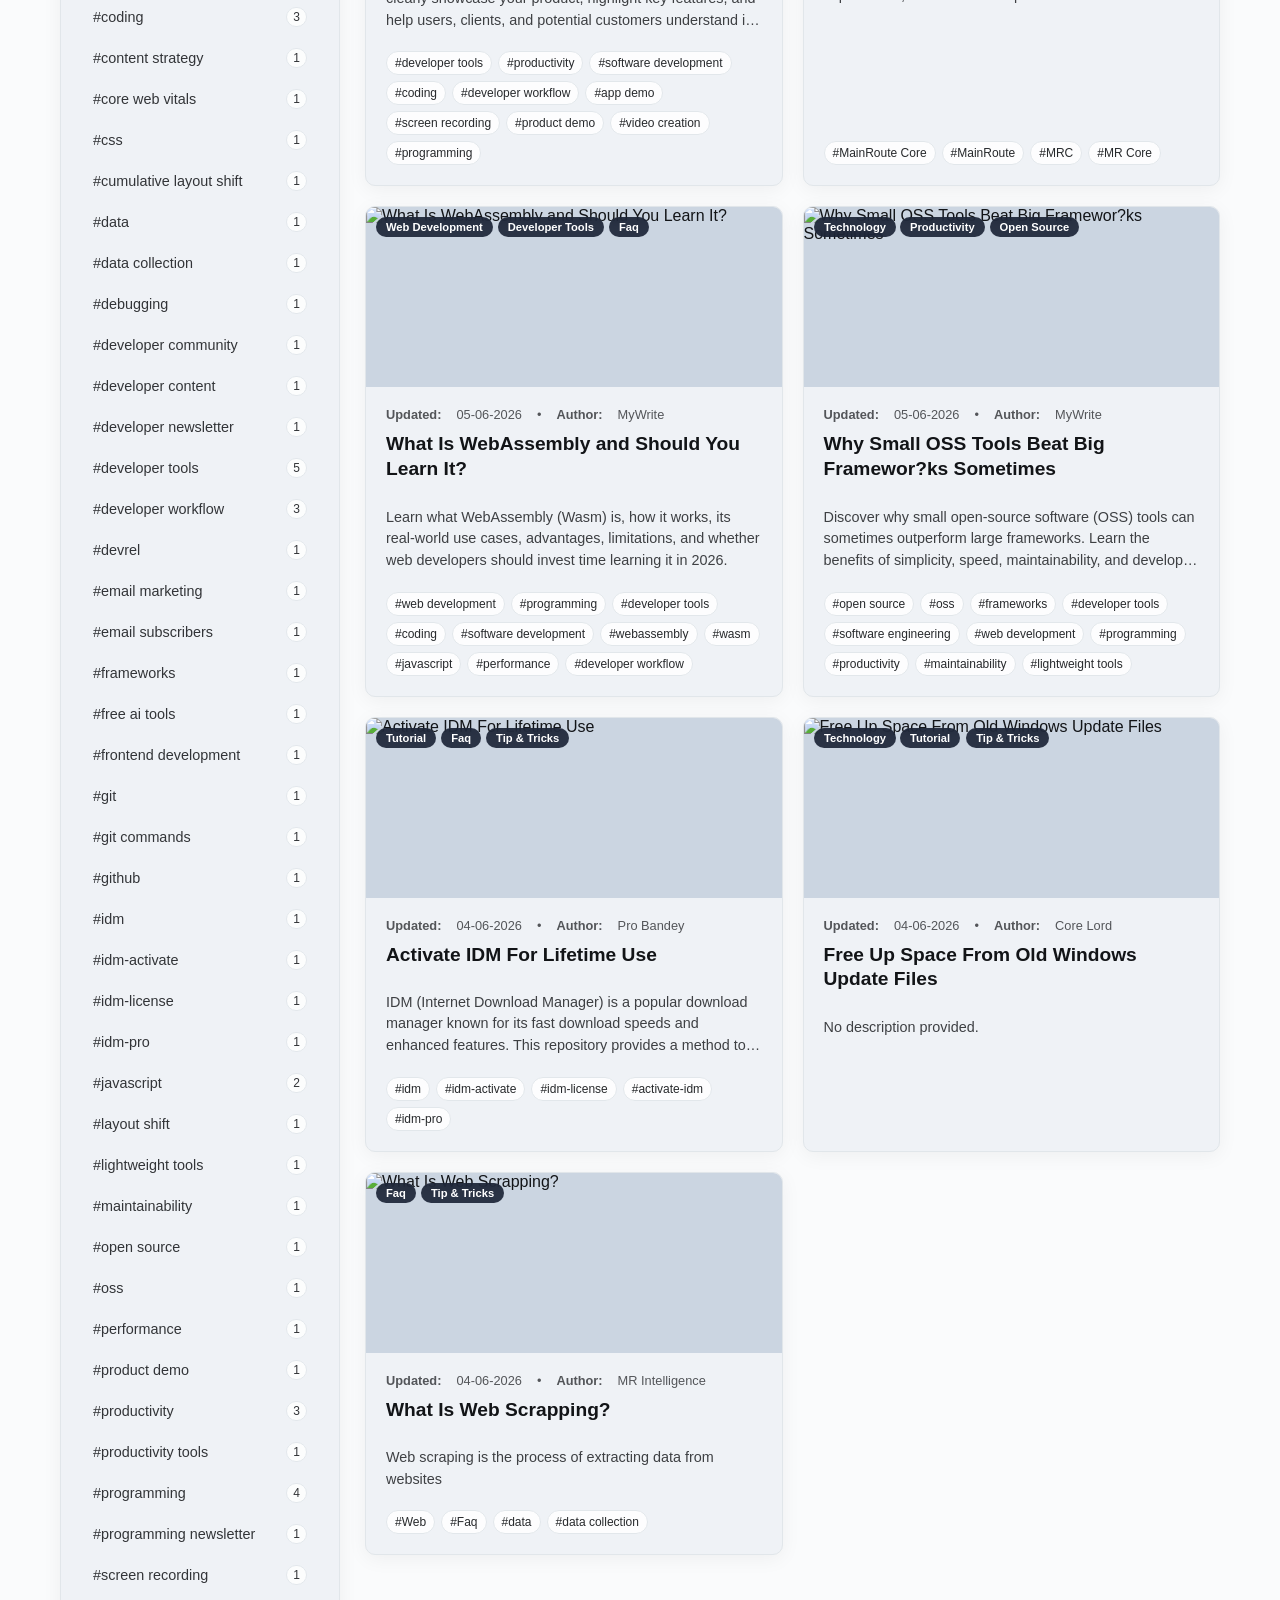
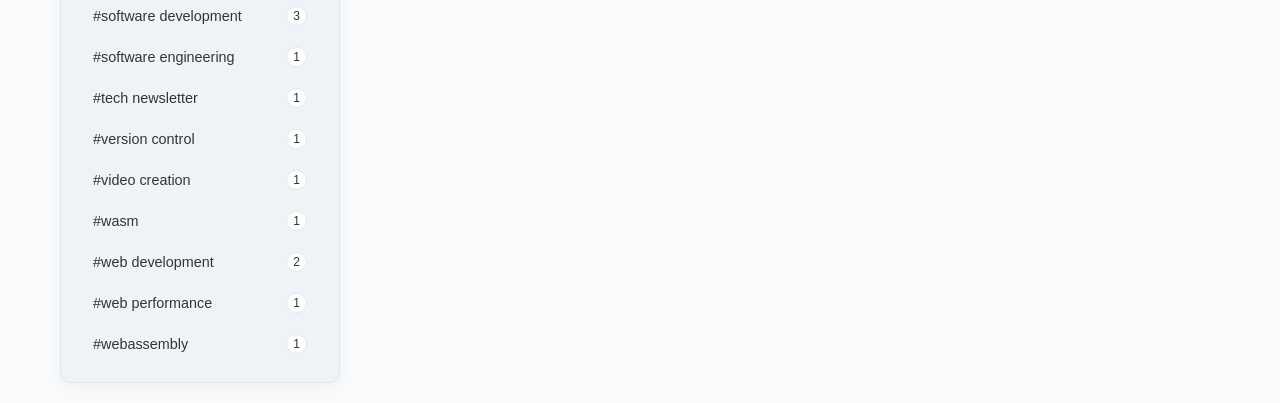
==== commit 6fa0cf47: "Fix Ui And Improve Look" ====
--- a/Reader/index.html
+++ b/Reader/index.html
@@ -1,4 +1,4 @@
-<!DOCTYPE html>
+ <!DOCTYPE html>
 <html lang="en">
 <head>
   <meta charset="UTF-8">
@@ -7,13 +7,13 @@
   <meta name="theme-color" content="#181c24" />
 
   <!-- Marked.js Markdown Parser (CDN for immediate plug-n-play, update to local if needed) -->
-  <script src="../libs/marked.min.js"></script>
+  <script src="libs/marked.min.js"></script>
   <!-- GitHub Styled Markdown CSS -->
-  <link rel="stylesheet" href="../libs/github-markdown.min.css">
+  <link rel="stylesheet" href="libs/github-markdown.min.css">
   <link rel="stylesheet" href="reader.css">
   <link rel="shortcut icon" href="/favicon.ico" type="image/x-icon">
   <!-- Fonts -->
-  <link href="src/CoreSans-Regular_en.otf" rel="stylesheet">
+  <link href="https://mainroute-core.github.io/src/CoreSans-Regular_en.otf" rel="stylesheet">
 
 
 </head>
@@ -107,7 +107,7 @@
             <div class="clog-meta-item clog-tags" id="full-tags"></div>
           </div>
 
-          <div class="markdown-body" id="full-body">
+          <div class="markdown-body" style="background: transparent;" id="full-body">
             <!-- Markdown content or 404 injected here -->
           </div>
         </div>
--- a/Reader/libs/github-markdown.min.css
+++ b/Reader/libs/github-markdown.min.css
@@ -0,0 +1 @@
+@media (prefers-color-scheme:dark){.markdown-body,[data-theme=dark]{color-scheme:dark;--color-prettylights-syntax-comment:#8b949e;--color-prettylights-syntax-constant:#79c0ff;--color-prettylights-syntax-entity:#d2a8ff;--color-prettylights-syntax-storage-modifier-import:#c9d1d9;--color-prettylights-syntax-entity-tag:#7ee787;--color-prettylights-syntax-keyword:#ff7b72;--color-prettylights-syntax-string:#a5d6ff;--color-prettylights-syntax-variable:#ffa657;--color-prettylights-syntax-brackethighlighter-unmatched:#f85149;--color-prettylights-syntax-invalid-illegal-text:#f0f6fc;--color-prettylights-syntax-invalid-illegal-bg:#8e1519;--color-prettylights-syntax-carriage-return-text:#f0f6fc;--color-prettylights-syntax-carriage-return-bg:#b62324;--color-prettylights-syntax-string-regexp:#7ee787;--color-prettylights-syntax-markup-list:#f2cc60;--color-prettylights-syntax-markup-heading:#1f6feb;--color-prettylights-syntax-markup-italic:#c9d1d9;--color-prettylights-syntax-markup-bold:#c9d1d9;--color-prettylights-syntax-markup-deleted-text:#ffdcd7;--color-prettylights-syntax-markup-deleted-bg:#67060c;--color-prettylights-syntax-markup-inserted-text:#aff5b4;--color-prettylights-syntax-markup-inserted-bg:#033a16;--color-prettylights-syntax-markup-changed-text:#ffdfb6;--color-prettylights-syntax-markup-changed-bg:#5a1e02;--color-prettylights-syntax-markup-ignored-text:#c9d1d9;--color-prettylights-syntax-markup-ignored-bg:#1158c7;--color-prettylights-syntax-meta-diff-range:#d2a8ff;--color-prettylights-syntax-brackethighlighter-angle:#8b949e;--color-prettylights-syntax-sublimelinter-gutter-mark:#484f58;--color-prettylights-syntax-constant-other-reference-link:#a5d6ff;--color-fg-default:#e6edf3;--color-fg-muted:#848d97;--color-fg-subtle:#6e7681;--color-canvas-default:#0d1117;--color-canvas-subtle:#161b22;--color-border-default:#30363d;--color-border-muted:#21262d;--color-neutral-muted:rgba(110,118,129,0.4);--color-accent-fg:#2f81f7;--color-accent-emphasis:#1f6feb;--color-success-fg:#3fb950;--color-success-emphasis:#238636;--color-attention-fg:#d29922;--color-attention-emphasis:#9e6a03;--color-attention-subtle:rgba(187,128,9,0.15);--color-danger-fg:#f85149;--color-danger-emphasis:#da3633;--color-done-fg:#a371f7;--color-done-emphasis:#8957e5}}@media (prefers-color-scheme:light){.markdown-body,[data-theme=light]{color-scheme:light;--color-prettylights-syntax-comment:#57606a;--color-prettylights-syntax-constant:#0550ae;--color-prettylights-syntax-entity:#6639ba;--color-prettylights-syntax-storage-modifier-import:#24292f;--color-prettylights-syntax-entity-tag:#116329;--color-prettylights-syntax-keyword:#cf222e;--color-prettylights-syntax-string:#0a3069;--color-prettylights-syntax-variable:#953800;--color-prettylights-syntax-brackethighlighter-unmatched:#82071e;--color-prettylights-syntax-invalid-illegal-text:#f6f8fa;--color-prettylights-syntax-invalid-illegal-bg:#82071e;--color-prettylights-syntax-carriage-return-text:#f6f8fa;--color-prettylights-syntax-carriage-return-bg:#cf222e;--color-prettylights-syntax-string-regexp:#116329;--color-prettylights-syntax-markup-list:#3b2300;--color-prettylights-syntax-markup-heading:#0550ae;--color-prettylights-syntax-markup-italic:#24292f;--color-prettylights-syntax-markup-bold:#24292f;--color-prettylights-syntax-markup-deleted-text:#82071e;--color-prettylights-syntax-markup-deleted-bg:#ffebe9;--color-prettylights-syntax-markup-inserted-text:#116329;--color-prettylights-syntax-markup-inserted-bg:#dafbe1;--color-prettylights-syntax-markup-changed-text:#953800;--color-prettylights-syntax-markup-changed-bg:#ffd8b5;--color-prettylights-syntax-markup-ignored-text:#eaeef2;--color-prettylights-syntax-markup-ignored-bg:#0550ae;--color-prettylights-syntax-meta-diff-range:#8250df;--color-prettylights-syntax-brackethighlighter-angle:#57606a;--color-prettylights-syntax-sublimelinter-gutter-mark:#8c959f;--color-prettylights-syntax-constant-other-reference-link:#0a3069;--color-fg-default:#1F2328;--color-fg-muted:#656d76;--color-fg-subtle:#6e7781;--color-canvas-default:#ffffff;--color-canvas-subtle:#f6f8fa;--color-border-default:#d0d7de;--color-border-muted:hsla(210,18%,87%,1);--color-neutral-muted:rgba(175,184,193,0.2);--color-accent-fg:#0969da;--color-accent-emphasis:#0969da;--color-success-fg:#1a7f37;--color-success-emphasis:#1f883d;--color-attention-fg:#9a6700;--color-attention-emphasis:#9a6700;--color-attention-subtle:#fff8c5;--color-danger-fg:#d1242f;--color-danger-emphasis:#cf222e;--color-done-fg:#8250df;--color-done-emphasis:#8250df}}.markdown-body{-ms-text-size-adjust:100%;-webkit-text-size-adjust:100%;margin:0;color:var(--color-fg-default);background-color:var(--color-canvas-default);font-family:-apple-system,BlinkMacSystemFont,"Segoe UI","Noto Sans",Helvetica,Arial,sans-serif,"Apple Color Emoji","Segoe UI Emoji";font-size:16px;line-height:1.5;word-wrap:break-word}.markdown-body .octicon{display:inline-block;fill:currentColor;vertical-align:text-bottom}.markdown-body h1:hover .anchor .octicon-link:before,.markdown-body h2:hover .anchor .octicon-link:before,.markdown-body h3:hover .anchor .octicon-link:before,.markdown-body h4:hover .anchor .octicon-link:before,.markdown-body h5:hover .anchor .octicon-link:before,.markdown-body h6:hover .anchor .octicon-link:before{width:16px;height:16px;content:' ';display:inline-block;background-color:currentColor;-webkit-mask-image:url("data:image/svg+xml,<svg xmlns='http://www.w3.org/2000/svg' viewBox='0 0 16 16' version='1.1' aria-hidden='true'><path fill-rule='evenodd' d='M7.775 3.275a.75.75 0 001.06 1.06l1.25-1.25a2 2 0 112.83 2.83l-2.5 2.5a2 2 0 01-2.83 0 .75.75 0 00-1.06 1.06 3.5 3.5 0 004.95 0l2.5-2.5a3.5 3.5 0 00-4.95-4.95l-1.25 1.25zm-4.69 9.64a2 2 0 010-2.83l2.5-2.5a2 2 0 012.83 0 .75.75 0 001.06-1.06 3.5 3.5 0 00-4.95 0l-2.5 2.5a3.5 3.5 0 004.95 4.95l1.25-1.25a.75.75 0 00-1.06-1.06l-1.25 1.25a2 2 0 01-2.83 0z'></path></svg>");mask-image:url("data:image/svg+xml,<svg xmlns='http://www.w3.org/2000/svg' viewBox='0 0 16 16' version='1.1' aria-hidden='true'><path fill-rule='evenodd' d='M7.775 3.275a.75.75 0 001.06 1.06l1.25-1.25a2 2 0 112.83 2.83l-2.5 2.5a2 2 0 01-2.83 0 .75.75 0 00-1.06 1.06 3.5 3.5 0 004.95 0l2.5-2.5a3.5 3.5 0 00-4.95-4.95l-1.25 1.25zm-4.69 9.64a2 2 0 010-2.83l2.5-2.5a2 2 0 012.83 0 .75.75 0 001.06-1.06 3.5 3.5 0 00-4.95 0l-2.5 2.5a3.5 3.5 0 004.95 4.95l1.25-1.25a.75.75 0 00-1.06-1.06l-1.25 1.25a2 2 0 01-2.83 0z'></path></svg>")}.markdown-body details,.markdown-body figcaption,.markdown-body figure{display:block}.markdown-body summary{display:list-item}.markdown-body [hidden]{display:none!important}.markdown-body a{background-color:transparent;color:var(--color-accent-fg);text-decoration:none}.markdown-body abbr[title]{border-bottom:none;-webkit-text-decoration:underline dotted;text-decoration:underline dotted}.markdown-body b,.markdown-body strong{font-weight:var(--base-text-weight-semibold,600)}.markdown-body dfn{font-style:italic}.markdown-body h1{margin:.67em 0;font-weight:var(--base-text-weight-semibold,600);padding-bottom:.3em;font-size:2em;border-bottom:1px solid var(--color-border-muted)}.markdown-body mark{background-color:var(--color-attention-subtle);color:var(--color-fg-default)}.markdown-body small{font-size:90%}.markdown-body sub,.markdown-body sup{font-size:75%;line-height:0;position:relative;vertical-align:baseline}.markdown-body sub{bottom:-.25em}.markdown-body sup{top:-.5em}.markdown-body img{border-style:none;max-width:100%;box-sizing:content-box;background-color:var(--color-canvas-default)}.markdown-body code,.markdown-body kbd,.markdown-body pre,.markdown-body samp{font-family:monospace;font-size:1em}.markdown-body figure{margin:1em 40px}.markdown-body hr{box-sizing:content-box;overflow:hidden;background:0 0;border-bottom:1px solid var(--color-border-muted);height:.25em;padding:0;margin:24px 0;background-color:var(--color-border-default);border:0}.markdown-body input{font:inherit;margin:0;overflow:visible;font-family:inherit;font-size:inherit;line-height:inherit}.markdown-body [type=button],.markdown-body [type=reset],.markdown-body [type=submit]{-webkit-appearance:button;appearance:button}.markdown-body [type=checkbox],.markdown-body [type=radio]{box-sizing:border-box;padding:0}.markdown-body [type=number]::-webkit-inner-spin-button,.markdown-body [type=number]::-webkit-outer-spin-button{height:auto}.markdown-body [type=search]::-webkit-search-cancel-button,.markdown-body [type=search]::-webkit-search-decoration{-webkit-appearance:none;appearance:none}.markdown-body ::-webkit-input-placeholder{color:inherit;opacity:.54}.markdown-body ::-webkit-file-upload-button{-webkit-appearance:button;appearance:button;font:inherit}.markdown-body a:hover{text-decoration:underline}.markdown-body ::placeholder{color:var(--color-fg-subtle);opacity:1}.markdown-body hr::before{display:table;content:""}.markdown-body hr::after{display:table;clear:both;content:""}.markdown-body table{border-spacing:0;border-collapse:collapse;display:block;width:max-content;max-width:100%;overflow:auto}.markdown-body td,.markdown-body th{padding:0}.markdown-body details summary{cursor:pointer}.markdown-body details:not([open])>:not(summary){display:none!important}.markdown-body [role=button]:focus,.markdown-body a:focus,.markdown-body input[type=checkbox]:focus,.markdown-body input[type=radio]:focus{outline:2px solid var(--color-accent-fg);outline-offset:-2px;box-shadow:none}.markdown-body [role=button]:focus:not(:focus-visible),.markdown-body a:focus:not(:focus-visible),.markdown-body input[type=checkbox]:focus:not(:focus-visible),.markdown-body input[type=radio]:focus:not(:focus-visible){outline:solid 1px transparent}.markdown-body [role=button]:focus-visible,.markdown-body a:focus-visible,.markdown-body input[type=checkbox]:focus-visible,.markdown-body input[type=radio]:focus-visible{outline:2px solid var(--color-accent-fg);outline-offset:-2px;box-shadow:none}.markdown-body a:not([class]):focus,.markdown-body a:not([class]):focus-visible,.markdown-body input[type=checkbox]:focus,.markdown-body input[type=checkbox]:focus-visible,.markdown-body input[type=radio]:focus,.markdown-body input[type=radio]:focus-visible{outline-offset:0}.markdown-body kbd{display:inline-block;padding:3px 5px;font:11px ui-monospace,SFMono-Regular,SF Mono,Menlo,Consolas,Liberation Mono,monospace;line-height:10px;color:var(--color-fg-default);vertical-align:middle;background-color:var(--color-canvas-subtle);border:solid 1px var(--color-neutral-muted);border-bottom-color:var(--color-neutral-muted);border-radius:6px;box-shadow:inset 0 -1px 0 var(--color-neutral-muted)}.markdown-body h1,.markdown-body h2,.markdown-body h3,.markdown-body h4,.markdown-body h5,.markdown-body h6{margin-top:24px;margin-bottom:16px;font-weight:var(--base-text-weight-semibold,600);line-height:1.25}.markdown-body h2{font-weight:var(--base-text-weight-semibold,600);padding-bottom:.3em;font-size:1.5em;border-bottom:1px solid var(--color-border-muted)}.markdown-body h3{font-weight:var(--base-text-weight-semibold,600);font-size:1.25em}.markdown-body h4{font-weight:var(--base-text-weight-semibold,600);font-size:1em}.markdown-body h5{font-weight:var(--base-text-weight-semibold,600);font-size:.875em}.markdown-body h6{font-weight:var(--base-text-weight-semibold,600);font-size:.85em;color:var(--color-fg-muted)}.markdown-body p{margin-top:0;margin-bottom:10px}.markdown-body blockquote{margin:0;padding:0 1em;color:var(--color-fg-muted);border-left:.25em solid var(--color-border-default)}.markdown-body ol,.markdown-body ul{margin-top:0;margin-bottom:0;padding-left:2em}.markdown-body ol ol,.markdown-body ul ol{list-style-type:lower-roman}.markdown-body ol ol ol,.markdown-body ol ul ol,.markdown-body ul ol ol,.markdown-body ul ul ol{list-style-type:lower-alpha}.markdown-body dd{margin-left:0}.markdown-body code,.markdown-body samp,.markdown-body tt{font-family:ui-monospace,SFMono-Regular,SF Mono,Menlo,Consolas,Liberation Mono,monospace;font-size:12px}.markdown-body pre{margin-top:0;margin-bottom:0;font-family:ui-monospace,SFMono-Regular,SF Mono,Menlo,Consolas,Liberation Mono,monospace;font-size:12px;word-wrap:normal}.markdown-body .octicon{display:inline-block;overflow:visible!important;vertical-align:text-bottom;fill:currentColor}.markdown-body input::-webkit-inner-spin-button,.markdown-body input::-webkit-outer-spin-button{margin:0;-webkit-appearance:none;appearance:none}.markdown-body .mr-2{margin-right:var(--base-size-8,8px)!important}.markdown-body::before{display:table;content:""}.markdown-body::after{display:table;clear:both;content:""}.markdown-body>:first-child{margin-top:0!important}.markdown-body>:last-child{margin-bottom:0!important}.markdown-body a:not([href]){color:inherit;text-decoration:none}.markdown-body .absent{color:var(--color-danger-fg)}.markdown-body .anchor{float:left;padding-right:4px;margin-left:-20px;line-height:1}.markdown-body .anchor:focus{outline:0}.markdown-body blockquote,.markdown-body details,.markdown-body dl,.markdown-body ol,.markdown-body p,.markdown-body pre,.markdown-body table,.markdown-body ul{margin-top:0;margin-bottom:16px}.markdown-body blockquote>:first-child{margin-top:0}.markdown-body blockquote>:last-child{margin-bottom:0}.markdown-body h1 .octicon-link,.markdown-body h2 .octicon-link,.markdown-body h3 .octicon-link,.markdown-body h4 .octicon-link,.markdown-body h5 .octicon-link,.markdown-body h6 .octicon-link{color:var(--color-fg-default);vertical-align:middle;visibility:hidden}.markdown-body h1:hover .anchor,.markdown-body h2:hover .anchor,.markdown-body h3:hover .anchor,.markdown-body h4:hover .anchor,.markdown-body h5:hover .anchor,.markdown-body h6:hover .anchor{text-decoration:none}.markdown-body h1:hover .anchor .octicon-link,.markdown-body h2:hover .anchor .octicon-link,.markdown-body h3:hover .anchor .octicon-link,.markdown-body h4:hover .anchor .octicon-link,.markdown-body h5:hover .anchor .octicon-link,.markdown-body h6:hover .anchor .octicon-link{visibility:visible}.markdown-body h1 code,.markdown-body h1 tt,.markdown-body h2 code,.markdown-body h2 tt,.markdown-body h3 code,.markdown-body h3 tt,.markdown-body h4 code,.markdown-body h4 tt,.markdown-body h5 code,.markdown-body h5 tt,.markdown-body h6 code,.markdown-body h6 tt{padding:0 .2em;font-size:inherit}.markdown-body summary h1,.markdown-body summary h2,.markdown-body summary h3,.markdown-body summary h4,.markdown-body summary h5,.markdown-body summary h6{display:inline-block}.markdown-body summary h1 .anchor,.markdown-body summary h2 .anchor,.markdown-body summary h3 .anchor,.markdown-body summary h4 .anchor,.markdown-body summary h5 .anchor,.markdown-body summary h6 .anchor{margin-left:-40px}.markdown-body summary h1,.markdown-body summary h2{padding-bottom:0;border-bottom:0}.markdown-body ol.no-list,.markdown-body ul.no-list{padding:0;list-style-type:none}.markdown-body ol[type="a s"]{list-style-type:lower-alpha}.markdown-body ol[type="A s"]{list-style-type:upper-alpha}.markdown-body ol[type="i s"]{list-style-type:lower-roman}.markdown-body ol[type="I s"]{list-style-type:upper-roman}.markdown-body ol[type="1"]{list-style-type:decimal}.markdown-body div>ol:not([type]){list-style-type:decimal}.markdown-body ol ol,.markdown-body ol ul,.markdown-body ul ol,.markdown-body ul ul{margin-top:0;margin-bottom:0}.markdown-body li>p{margin-top:16px}.markdown-body li+li{margin-top:.25em}.markdown-body dl{padding:0}.markdown-body dl dt{padding:0;margin-top:16px;font-size:1em;font-style:italic;font-weight:var(--base-text-weight-semibold,600)}.markdown-body dl dd{padding:0 16px;margin-bottom:16px}.markdown-body table th{font-weight:var(--base-text-weight-semibold,600)}.markdown-body table td,.markdown-body table th{padding:6px 13px;border:1px solid var(--color-border-default)}.markdown-body table td>:last-child{margin-bottom:0}.markdown-body table tr{background-color:var(--color-canvas-default);border-top:1px solid var(--color-border-muted)}.markdown-body table tr:nth-child(2n){background-color:var(--color-canvas-subtle)}.markdown-body table img{background-color:transparent}.markdown-body img[align=right]{padding-left:20px}.markdown-body img[align=left]{padding-right:20px}.markdown-body .emoji{max-width:none;vertical-align:text-top;background-color:transparent}.markdown-body span.frame{display:block;overflow:hidden}.markdown-body span.frame>span{display:block;float:left;width:auto;padding:7px;margin:13px 0 0;overflow:hidden;border:1px solid var(--color-border-default)}.markdown-body span.frame span img{display:block;float:left}.markdown-body span.frame span span{display:block;padding:5px 0 0;clear:both;color:var(--color-fg-default)}.markdown-body span.align-center{display:block;overflow:hidden;clear:both}.markdown-body span.align-center>span{display:block;margin:13px auto 0;overflow:hidden;text-align:center}.markdown-body span.align-center span img{margin:0 auto;text-align:center}.markdown-body span.align-right{display:block;overflow:hidden;clear:both}.markdown-body span.align-right>span{display:block;margin:13px 0 0;overflow:hidden;text-align:right}.markdown-body span.align-right span img{margin:0;text-align:right}.markdown-body span.float-left{display:block;float:left;margin-right:13px;overflow:hidden}.markdown-body span.float-left span{margin:13px 0 0}.markdown-body span.float-right{display:block;float:right;margin-left:13px;overflow:hidden}.markdown-body span.float-right>span{display:block;margin:13px auto 0;overflow:hidden;text-align:right}.markdown-body code,.markdown-body tt{padding:.2em .4em;margin:0;font-size:85%;white-space:break-spaces;background-color:var(--color-neutral-muted);border-radius:6px}.markdown-body code br,.markdown-body tt br{display:none}.markdown-body del code{text-decoration:inherit}.markdown-body samp{font-size:85%}.markdown-body pre code{font-size:100%}.markdown-body pre>code{padding:0;margin:0;word-break:normal;white-space:pre;background:0 0;border:0}.markdown-body .highlight{margin-bottom:16px}.markdown-body .highlight pre{margin-bottom:0;word-break:normal}.markdown-body .highlight pre,.markdown-body pre{padding:16px;overflow:auto;font-size:85%;line-height:1.45;color:var(--color-fg-default);background-color:var(--color-canvas-subtle);border-radius:6px}.markdown-body pre code,.markdown-body pre tt{display:inline;max-width:auto;padding:0;margin:0;overflow:visible;line-height:inherit;word-wrap:normal;background-color:transparent;border:0}.markdown-body .csv-data td,.markdown-body .csv-data th{padding:5px;overflow:hidden;font-size:12px;line-height:1;text-align:left;white-space:nowrap}.markdown-body .csv-data .blob-num{padding:10px 8px 9px;text-align:right;background:var(--color-canvas-default);border:0}.markdown-body .csv-data tr{border-top:0}.markdown-body .csv-data th{font-weight:var(--base-text-weight-semibold,600);background:var(--color-canvas-subtle);border-top:0}.markdown-body [data-footnote-ref]::before{content:"["}.markdown-body [data-footnote-ref]::after{content:"]"}.markdown-body .footnotes{font-size:12px;color:var(--color-fg-muted);border-top:1px solid var(--color-border-default)}.markdown-body .footnotes ol{padding-left:16px}.markdown-body .footnotes ol ul{display:inline-block;padding-left:16px;margin-top:16px}.markdown-body .footnotes li{position:relative}.markdown-body .footnotes li:target::before{position:absolute;top:-8px;right:-8px;bottom:-8px;left:-24px;pointer-events:none;content:"";border:2px solid var(--color-accent-emphasis);border-radius:6px}.markdown-body .footnotes li:target{color:var(--color-fg-default)}.markdown-body .footnotes .data-footnote-backref g-emoji{font-family:monospace}.markdown-body .pl-c{color:var(--color-prettylights-syntax-comment)}.markdown-body .pl-c1,.markdown-body .pl-s .pl-v{color:var(--color-prettylights-syntax-constant)}.markdown-body .pl-e,.markdown-body .pl-en{color:var(--color-prettylights-syntax-entity)}.markdown-body .pl-s .pl-s1,.markdown-body .pl-smi{color:var(--color-prettylights-syntax-storage-modifier-import)}.markdown-body .pl-ent{color:var(--color-prettylights-syntax-entity-tag)}.markdown-body .pl-k{color:var(--color-prettylights-syntax-keyword)}.markdown-body .pl-pds,.markdown-body .pl-s,.markdown-body .pl-s .pl-pse .pl-s1,.markdown-body .pl-sr,.markdown-body .pl-sr .pl-cce,.markdown-body .pl-sr .pl-sra,.markdown-body .pl-sr .pl-sre{color:var(--color-prettylights-syntax-string)}.markdown-body .pl-smw,.markdown-body .pl-v{color:var(--color-prettylights-syntax-variable)}.markdown-body .pl-bu{color:var(--color-prettylights-syntax-brackethighlighter-unmatched)}.markdown-body .pl-ii{color:var(--color-prettylights-syntax-invalid-illegal-text);background-color:var(--color-prettylights-syntax-invalid-illegal-bg)}.markdown-body .pl-c2{color:var(--color-prettylights-syntax-carriage-return-text);background-color:var(--color-prettylights-syntax-carriage-return-bg)}.markdown-body .pl-sr .pl-cce{font-weight:700;color:var(--color-prettylights-syntax-string-regexp)}.markdown-body .pl-ml{color:var(--color-prettylights-syntax-markup-list)}.markdown-body .pl-mh,.markdown-body .pl-mh .pl-en,.markdown-body .pl-ms{font-weight:700;color:var(--color-prettylights-syntax-markup-heading)}.markdown-body .pl-mi{font-style:italic;color:var(--color-prettylights-syntax-markup-italic)}.markdown-body .pl-mb{font-weight:700;color:var(--color-prettylights-syntax-markup-bold)}.markdown-body .pl-md{color:var(--color-prettylights-syntax-markup-deleted-text);background-color:var(--color-prettylights-syntax-markup-deleted-bg)}.markdown-body .pl-mi1{color:var(--color-prettylights-syntax-markup-inserted-text);background-color:var(--color-prettylights-syntax-markup-inserted-bg)}.markdown-body .pl-mc{color:var(--color-prettylights-syntax-markup-changed-text);background-color:var(--color-prettylights-syntax-markup-changed-bg)}.markdown-body .pl-mi2{color:var(--color-prettylights-syntax-markup-ignored-text);background-color:var(--color-prettylights-syntax-markup-ignored-bg)}.markdown-body .pl-mdr{font-weight:700;color:var(--color-prettylights-syntax-meta-diff-range)}.markdown-body .pl-ba{color:var(--color-prettylights-syntax-brackethighlighter-angle)}.markdown-body .pl-sg{color:var(--color-prettylights-syntax-sublimelinter-gutter-mark)}.markdown-body .pl-corl{text-decoration:underline;color:var(--color-prettylights-syntax-constant-other-reference-link)}.markdown-body g-emoji{display:inline-block;min-width:1ch;font-family:"Apple Color Emoji","Segoe UI Emoji","Segoe UI Symbol";font-size:1em;font-style:normal!important;font-weight:var(--base-text-weight-normal,400);line-height:1;vertical-align:-.075em}.markdown-body g-emoji img{width:1em;height:1em}.markdown-body .task-list-item{list-style-type:none}.markdown-body .task-list-item label{font-weight:var(--base-text-weight-normal,400)}.markdown-body .task-list-item.enabled label{cursor:pointer}.markdown-body .task-list-item+.task-list-item{margin-top:4px}.markdown-body .task-list-item .handle{display:none}.markdown-body .task-list-item-checkbox{margin:0 .2em .25em -1.4em;vertical-align:middle}.markdown-body .contains-task-list:dir(rtl) .task-list-item-checkbox{margin:0 -1.6em .25em .2em}.markdown-body .contains-task-list{position:relative}.markdown-body .contains-task-list:focus-within .task-list-item-convert-container,.markdown-body .contains-task-list:hover .task-list-item-convert-container{display:block;width:auto;height:24px;overflow:visible;clip:auto}.markdown-body ::-webkit-calendar-picker-indicator{filter:invert(50%)}.markdown-body .markdown-alert{padding:var(--base-size-8) var(--base-size-16);margin-bottom:16px;color:inherit;border-left:.25em solid var(--color-border-default)}.markdown-body .markdown-alert>:first-child{margin-top:0}.markdown-body .markdown-alert>:last-child{margin-bottom:0}.markdown-body .markdown-alert .markdown-alert-title{display:flex;font-weight:var(--base-text-weight-medium,500);align-items:center;line-height:1}.markdown-body .markdown-alert.markdown-alert-note{border-left-color:var(--color-accent-emphasis)}.markdown-body .markdown-alert.markdown-alert-note .markdown-alert-title{color:var(--color-accent-fg)}.markdown-body .markdown-alert.markdown-alert-important{border-left-color:var(--color-done-emphasis)}.markdown-body .markdown-alert.markdown-alert-important .markdown-alert-title{color:var(--color-done-fg)}.markdown-body .markdown-alert.markdown-alert-warning{border-left-color:var(--color-attention-emphasis)}.markdown-body .markdown-alert.markdown-alert-warning .markdown-alert-title{color:var(--color-attention-fg)}.markdown-body .markdown-alert.markdown-alert-tip{border-left-color:var(--color-success-emphasis)}.markdown-body .markdown-alert.markdown-alert-tip .markdown-alert-title{color:var(--color-success-fg)}.markdown-body .markdown-alert.markdown-alert-caution{border-left-color:var(--color-danger-emphasis)}.markdown-body .markdown-alert.markdown-alert-caution .markdown-alert-title{color:var(--color-danger-fg)}
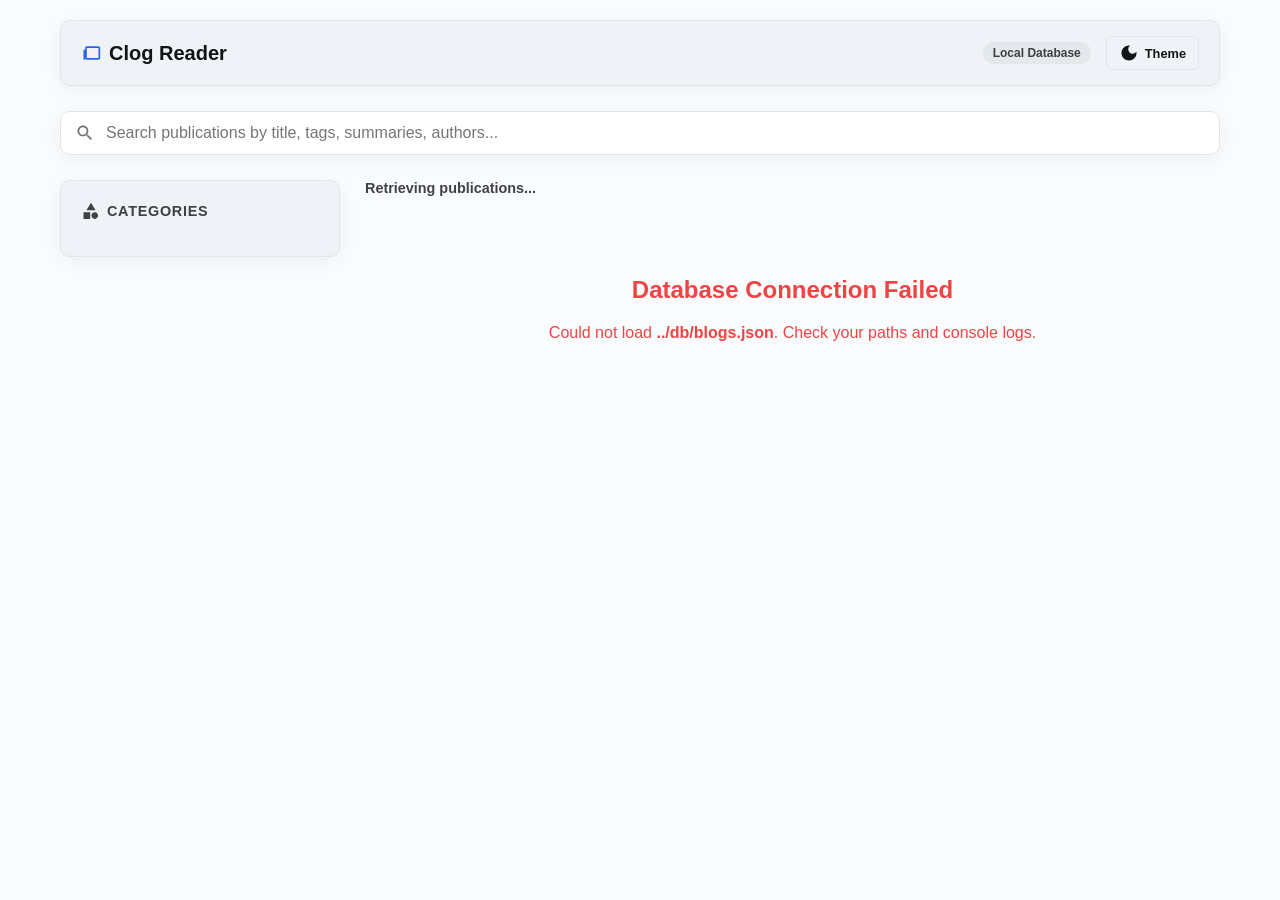
==== commit f1901081: "Fis UI Issues and Improve+Boost Reader" ====
--- a/Reader/index.html
+++ b/Reader/index.html
@@ -1,12 +1,13 @@
- <!DOCTYPE html>
+<!DOCTYPE html>
 <html lang="en">
+
 <head>
   <meta charset="UTF-8">
   <title>Clog - Premium Markdown Reader</title>
   <meta name="viewport" content="width=device-width,initial-scale=1">
   <meta name="theme-color" content="#181c24" />
 
-  <!-- Marked.js Markdown Parser (CDN for immediate plug-n-play, update to local if needed) -->
+  <!-- Marked.js Markdown Parser -->
   <script src="libs/marked.min.js"></script>
   <!-- GitHub Styled Markdown CSS -->
   <link rel="stylesheet" href="libs/github-markdown.min.css">
@@ -17,58 +18,82 @@
 
 
 </head>
+
 <body>
 
   <!-- INLINE SVGs -->
   <svg xmlns="http://www.w3.org/2000/svg" style="display: none;">
-    <symbol id="icon-book" viewBox="0 0 24 24"><path d="M21 4H7c-1.1 0-2 .9-2 2v12c0 1.1.9 2 2 2h14c1.1 0 2-.9 2-2V6c0-1.1-.9-2-2-2zM7 18V6h14v12H7zM3 8h2v12H3z"/></symbol>
-    <symbol id="icon-theme" viewBox="0 0 24 24"><path d="M12 3c-4.97 0-9 4.03-9 9s4.03 9 9 9 9-4.03 9-9c0-.46-.04-.92-.1-1.36-.98 1.37-2.58 2.26-4.4 2.26-2.98 0-5.4-2.42-5.4-5.4 0-1.81.89-3.42 2.26-4.4C12.92 3.04 12.46 3 12 3z"/></symbol>
-    <symbol id="icon-search" viewBox="0 0 24 24"><path d="M15.5 14h-.79l-.28-.27C15.41 12.59 16 11.11 16 9.5 16 5.91 13.09 3 9.5 3S3 5.91 3 9.5 5.91 16 9.5 16c1.61 0 3.09-.59 4.23-1.57l.27.28v.79l5 4.99L20.49 19l-4.99-5zm-6 0C7.01 14 5 11.99 5 9.5S7.01 5 9.5 5 14 7.01 14 9.5 11.99 14 9.5 14z"/></symbol>
-    <symbol id="icon-category" viewBox="0 0 24 24"><path d="M12 2l-5.5 9h11zM3 13.5h8v8H3zM16.5 13.5c-2.21 0-4 1.79-4 4s1.79 4 4 4 4-1.79 4-4-1.79-4-4-4z"/></symbol>
-    <symbol id="icon-tag" viewBox="0 0 24 24"><path d="M21.41 11.58l-9-9C12.05 2.22 11.55 2 11 2H4c-1.1 0-2 .9-2 2v7c0 .55.22 1.05.59 1.41l9 9c.36.36.86.58 1.41.58s1.05-.22 1.41-.59l7-7c.36-.36.59-.86.59-1.41s-.23-1.06-.59-1.41zM5.5 7C4.67 7 4 6.33 4 5.5S4.67 4 5.5 4 7 4.67 7 5.5 6.33 7 5.5 7z"/></symbol>
-    <symbol id="icon-back" viewBox="0 0 24 24"><path d="M20 11H7.83l5.59-5.59L12 4l-8 8 8 8 1.41-1.41L7.83 13H20v-2z"/></symbol>
-    <symbol id="icon-sync" viewBox="0 0 24 24"><path d="M12 4V1L8 5l4 4V6c3.31 0 6 2.69 6 6 0 1.01-.25 1.97-.7 2.8l1.46 1.46C19.54 15.03 20 13.57 20 12c0-4.42-3.58-8-8-8zm0 14c-3.31 0-6-2.69-6-6 0-1.01.25-1.97.7-2.8L5.24 7.74C4.46 8.97 4 10.43 4 12c0 4.42 3.58 8 8 8v3l4-4-4-4v3z"/></symbol>
-    <symbol id="icon-close" viewBox="0 0 24 24"><path d="M19 6.41L17.59 5 12 10.59 6.41 5 5 6.41 10.59 12 5 17.59 6.41 19 12 13.41 17.59 19 19 17.59 13.41 12z"/></symbol>
-    <symbol id="icon-check" viewBox="0 0 24 24"><path d="M9 16.17L4.83 12l-1.42 1.41L9 19 21 7l-1.41-1.41z"/></symbol>
+    <symbol id="icon-book" viewBox="0 0 24 24">
+      <path
+        d="M21 4H7c-1.1 0-2 .9-2 2v12c0 1.1.9 2 2 2h14c1.1 0 2-.9 2-2V6c0-1.1-.9-2-2-2zM7 18V6h14v12H7zM3 8h2v12H3z" />
+    </symbol>
+    <symbol id="icon-theme" viewBox="0 0 24 24">
+      <path
+        d="M12 3c-4.97 0-9 4.03-9 9s4.03 9 9 9 9-4.03 9-9c0-.46-.04-.92-.1-1.36-.98 1.37-2.58 2.26-4.4 2.26-2.98 0-5.4-2.42-5.4-5.4 0-1.81.89-3.42 2.26-4.4C12.92 3.04 12.46 3 12 3z" />
+    </symbol>
+    <symbol id="icon-search" viewBox="0 0 24 24">
+      <path
+        d="M15.5 14h-.79l-.28-.27C15.41 12.59 16 11.11 16 9.5 16 5.91 13.09 3 9.5 3S3 5.91 3 9.5 5.91 16 9.5 16c1.61 0 3.09-.59 4.23-1.57l.27.28v.79l5 4.99L20.49 19l-4.99-5zm-6 0C7.01 14 5 11.99 5 9.5S7.01 5 9.5 5 14 7.01 14 9.5 11.99 14 9.5 14z" />
+    </symbol>
+    <symbol id="icon-category" viewBox="0 0 24 24">
+      <path d="M12 2l-5.5 9h11zM3 13.5h8v8H3zM16.5 13.5c-2.21 0-4 1.79-4 4s1.79 4 4 4 4-1.79 4-4-1.79-4-4-4z" />
+    </symbol>
+    <symbol id="icon-back" viewBox="0 0 24 24">
+      <path d="M20 11H7.83l5.59-5.59L12 4l-8 8 8 8 1.41-1.41L7.83 13H20v-2z" />
+    </symbol>
+    <symbol id="icon-sync" viewBox="0 0 24 24">
+      <path
+        d="M12 4V1L8 5l4 4V6c3.31 0 6 2.69 6 6 0 1.01-.25 1.97-.7 2.8l1.46 1.46C19.54 15.03 20 13.57 20 12c0-4.42-3.58-8-8-8zm0 14c-3.31 0-6-2.69-6-6 0-1.01.25-1.97.7-2.8L5.24 7.74C4.46 8.97 4 10.43 4 12c0 4.42 3.58 8 8 8v3l4-4-4-4v3z" />
+    </symbol>
+    <symbol id="icon-close" viewBox="0 0 24 24">
+      <path d="M19 6.41L17.59 5 12 10.59 6.41 5 5 6.41 10.59 12 5 17.59 6.41 19 12 13.41 17.59 19 19 17.59 13.41 12z" />
+    </symbol>
+    <symbol id="icon-check" viewBox="0 0 24 24">
+      <path d="M9 16.17L4.83 12l-1.42 1.41L9 19 21 7l-1.41-1.41z" />
+    </symbol>
   </svg>
 
   <div id="app">
     <!-- NAVIGATION -->
     <nav class="navbar">
-      <a class="brand" onclick="clearFiltersAndHome()">
-        <svg class="icon" style="color: var(--primary);"><use href="#icon-book"></use></svg>
+      <a class="brand" onclick="clearFiltersAndHome()" title="Home | Reset all filters">
+        <svg class="icon" style="color: var(--primary);">
+          <use href="#icon-book"></use>
+        </svg>
         <span>Clog Reader</span>
       </a>
       <div class="nav-controls">
-        <div class="status-badge" id="source-badge">Sync Status</div>
-        <button class="btn" onclick="toggleTheme()" style="padding: 6px 12px; font-size: 0.8rem;">
-          <svg class="icon"><use href="#icon-theme"></use></svg> Theme
+        <div class="status-badge" id="source-badge" title="Database Sync Method">Sync Status</div>
+        <button class="btn" onclick="toggleTheme()" style="padding: 6px 12px; font-size: 0.8rem;"
+          title="Switch Color Theme">
+          <svg class="icon">
+            <use href="#icon-theme"></use>
+          </svg> Theme
         </button>
       </div>
     </nav>
 
     <!-- SEARCH INTERFACE -->
     <div class="search-wrapper" id="main-search-container">
-      <svg class="icon search-icon"><use href="#icon-search"></use></svg>
-      <input type="search" class="search-input" id="search-bar" placeholder="Search publications by title, tags, summaries..." oninput="handleSearchInput()">
+      <svg class="icon search-icon">
+        <use href="#icon-search"></use>
+      </svg>
+      <input type="search" class="search-input" id="search-bar"
+        placeholder="Search publications by title, tags, summaries, authors..." oninput="handleSearchInput()"
+        title="Type to filter results">
     </div>
 
     <!-- LAYOUT GRID -->
     <div class="layout-grid" id="main-layout-wrapper">
-      
+
       <!-- SIDEBAR FILTERS -->
       <aside class="sidebar">
         <!-- Categories Multi-Select -->
         <div class="sidebar-card">
-          <div class="sidebar-title"><svg class="icon"><use href="#icon-category"></use></svg> Categories</div>
+          <div class="sidebar-title" title="Select one or multiple categories to filter publications"><svg class="icon">
+              <use href="#icon-category"></use>
+            </svg> Categories</div>
           <ul class="filter-list" id="category-filter-list">
-            <!-- Populated by JS -->
-          </ul>
-        </div>
-        <!-- Tags Single/Multi-Select -->
-        <div class="sidebar-card">
-          <div class="sidebar-title"><svg class="icon"><use href="#icon-tag"></use></svg> Tags</div>
-          <ul class="filter-list" id="tag-filter-list">
             <!-- Populated by JS -->
           </ul>
         </div>
@@ -78,8 +103,12 @@
       <main class="content-area">
         <div class="grid-header">
           <span id="results-count">Retrieving publications...</span>
-          <button class="btn btn-danger hidden" id="clear-filters-btn" onclick="clearFiltersAndHome()" style="padding: 4px 10px; font-size: 0.8rem;">
-            <svg class="icon" style="width: 1rem; height: 1rem;"><use href="#icon-close"></use></svg> Clear Filters
+          <button class="btn btn-danger hidden" id="clear-filters-btn" onclick="clearFiltersAndHome()"
+            style="padding: 4px 10px; font-size: 0.8rem;"
+            title="Reset all search queries, author, category and tag filters">
+            <svg class="icon" style="width: 1rem; height: 1rem;">
+              <use href="#icon-close"></use>
+            </svg> Clear Filters
           </button>
         </div>
         <div class="post-grid" id="publication-grid">
@@ -91,8 +120,10 @@
     <!-- SINGLE POST READER -->
     <div class="reader-pane" id="main-reader-pane">
       <div class="back-btn-wrapper">
-        <button class="btn" onclick="exitReaderView()">
-          <svg class="icon"><use href="#icon-back"></use></svg> Back to Publications
+        <button class="btn" onclick="exitReaderView()" title="Return to publication list">
+          <svg class="icon">
+            <use href="#icon-back"></use>
+          </svg> Back to Publications
         </button>
       </div>
 
@@ -102,7 +133,8 @@
           <div class="clog-meta" id="full-meta-block">
             <div class="clog-meta-sub">
               <div class="clog-meta-item"><span>Date:</span> <time id="full-date"></time></div>
-              <div class="clog-meta-item"><span>Author:</span> <span id="full-author"></span></div>
+              <div class="clog-meta-item"><span>Author:</span> <span id="full-author" class="clickable-author"
+                  title="Filter by this author" style="cursor: pointer; text-decoration: underline;"></span></div>
             </div>
             <div class="clog-meta-item clog-tags" id="full-tags"></div>
           </div>
@@ -117,12 +149,16 @@
     <!-- LOADER -->
     <div id="loader-status" style="display:none;">
       <div class="loading-spinner">
-        <svg class="icon" style="width: 3rem; height: 3rem; color: var(--primary); animation: spin 1s linear infinite;"><use href="#icon-sync"></use></svg>
+        <svg class="icon" style="width: 3rem; height: 3rem; color: var(--primary); animation: spin 1s linear infinite;">
+          <use href="#icon-sync"></use>
+        </svg>
         <span>Processing request...</span>
       </div>
     </div>
   </div>
 
-<script src="reader.js"></script>
+  <script src="reader.js"></script>
+  <script src="libs/toaster.js"></script>
 </body>
+
 </html>
--- a/Reader/reader.css
+++ b/Reader/reader.css
@@ -1,113 +1,605 @@
-
-    :root {
-      --bg: #fafbfc; --fg: #121417; --bar: #eff2f6; --input: #fff;
-      --border: #e1e6ea; --primary: #2563eb; --primary-fade: #e0e7ff;
-      --radius: 10px; --shadow: 0 4px 20px rgba(0, 0, 0, .05); --danger: #ef4444;
-      --transition: 0.2s ease-in-out;
-    }
-    [data-theme="dark"] {
-      --bg: #0f172a; --fg: #f8fafc; --bar: #1e293b; --input: #0f172a;
-      --border: #334155; --primary: #3b82f6; --primary-fade: #1e3a8a;
-      --shadow: 0 4px 20px rgba(0, 0, 0, .3);
-    }
-
-    * { box-sizing: border-box; }
-    body { font-family: 'Inter', sans-serif; background: var(--bg); color: var(--fg); margin: 0; padding: 0; min-height: 100vh; transition: background-color var(--transition), color var(--transition); }
-    #app { max-width: 1200px; margin: 0 auto; padding: 20px; }
-
-    /* ICONS (Inline SVG Styling) */
-    .icon { width: 1.25rem; height: 1.25rem; fill: currentColor; vertical-align: middle; display: inline-block; flex-shrink: 0; }
-
-    /* UTILITIES */
-    .btn { display: inline-flex; align-items: center; gap: 6px; padding: 8px 16px; border-radius: 6px; font-weight: 600; font-size: 0.9rem; cursor: pointer; border: 1px solid var(--border); background: var(--bar); color: var(--fg); text-decoration: none; transition: var(--transition); }
-    .btn:hover { border-color: var(--primary); background: var(--border); }
-    .btn-danger { background: var(--danger); color: white; border-color: var(--danger); }
-    .btn-danger:hover { background: #dc2626; border-color: #dc2626; color: white;}
-    .hidden { display: none !important; }
-
-    /* NAVIGATION */
-    .navbar { display: flex; align-items: center; justify-content: space-between; padding: 15px 20px; background: var(--bar); border-radius: var(--radius); border: 1px solid var(--border); margin-bottom: 25px; box-shadow: var(--shadow); }
-    .brand { display: flex; align-items: center; gap: 8px; font-weight: 700; font-size: 1.25rem; color: var(--fg); cursor: pointer; }
-    .nav-controls { display: flex; align-items: center; gap: 15px; }
-    .status-badge { display: inline-flex; align-items: center; gap: 5px; font-size: 0.75rem; font-weight: 600; padding: 4px 10px; border-radius: 20px; background: var(--border); opacity: 0.8; }
-    .status-badge.remote { background: var(--primary-fade); color: var(--primary); }
-
-    /* SEARCH */
-    .search-wrapper { position: relative; margin-bottom: 25px; }
-    .search-input { width: 100%; padding: 12px 20px 12px 45px; border-radius: var(--radius); border: 1px solid var(--border); background: var(--input); color: var(--fg); font-size: 1rem; outline: none; box-shadow: var(--shadow); transition: var(--transition); }
-    .search-input:focus { border-color: var(--primary); }
-    .search-icon { position: absolute; left: 15px; top: 50%; transform: translateY(-50%); color: var(--fg); opacity: 0.6; }
-
-    /* LAYOUT */
-    .layout-grid { display: grid; grid-template-columns: 280px 1fr; gap: 25px; }
-    @media (max-width: 850px) { .layout-grid { grid-template-columns: 1fr; } .sidebar { flex-direction: row; flex-wrap: wrap; } .sidebar-card { flex: 1; min-width: 250px; } }
-
-    /* SIDEBAR */
-    .sidebar { display: flex; flex-direction: column; gap: 20px; }
-    .sidebar-card { background: var(--bar); border: 1px solid var(--border); border-radius: var(--radius); padding: 20px; box-shadow: var(--shadow); }
-    .sidebar-title { font-size: 0.9rem; font-weight: 700; text-transform: uppercase; letter-spacing: 0.05em; margin-bottom: 15px; color: var(--fg); opacity: 0.8; display: flex; align-items: center; gap: 6px; }
-    .filter-list { display: flex; flex-direction: column; gap: 5px; margin: 0; padding: 0; list-style: none; }
-    .filter-item { display: flex; align-items: center; justify-content: space-between; padding: 8px 12px; border-radius: 6px; font-size: 0.9rem; cursor: pointer; transition: var(--transition); color: var(--fg); opacity: 0.85; }
-    .filter-item:hover { background: var(--border); opacity: 1; }
-    .filter-item.active { background: var(--primary); color: white; opacity: 1; font-weight: 600; }
-    
-    /* MULTI-SELECT CHECKBOX (Visual) */
-    .checkbox-box { width: 16px; height: 16px; border: 2px solid currentColor; border-radius: 4px; display: inline-flex; align-items: center; justify-content: center; margin-right: 8px; opacity: 0.7; }
-    .filter-item.active .checkbox-box { background: white; border-color: white; color: var(--primary); opacity: 1; }
-    
-    .filter-count { font-size: 0.75rem; background: var(--input); color: var(--fg); padding: 2px 6px; border-radius: 12px; border: 1px solid var(--border); }
-    .filter-item.active .filter-count { background: rgba(255, 255, 255, 0.25); color: white; border: none; }
-    [data-theme="dark"] .filter-item.active .filter-count { background: var(--primary-fade); color: var(--primary); }
-
-    /* POST GRID */
-    .content-area { display: flex; flex-direction: column; gap: 20px; }
-    .grid-header { display: flex; align-items: center; justify-content: space-between; font-size: 0.9rem; font-weight: 600; opacity: 0.8; flex-wrap: wrap; gap: 10px;}
-    .post-grid { display: grid; grid-template-columns: repeat(auto-fill, minmax(300px, 1fr)); gap: 20px; }
-
-    /* POST CARDS */
-    .post-card { background: var(--bar); border: 1px solid var(--border); border-radius: var(--radius); overflow: hidden; box-shadow: var(--shadow); display: flex; flex-direction: column; transition: transform 0.2s, border-color 0.2s; }
-    .post-card:hover { transform: translateY(-3px); border-color: var(--primary); }
-    .card-img-wrapper { height: 180px; width: 100%; position: relative; background: #cbd5e1; overflow: hidden; cursor: pointer; }
-    .card-img { width: 100%; height: 100%; object-fit: cover; }
-    
-    /* All Categories on Card */
-    .card-category-container { position: absolute; top: 10px; left: 10px; right: 10px; display: flex; flex-wrap: wrap; gap: 5px; pointer-events: none;}
-    .card-category-badge { background: rgba(15, 23, 42, 0.85); color: #fff; padding: 4px 10px; border-radius: 20px; font-size: 0.7rem; font-weight: 600; backdrop-filter: blur(4px); }
-
-    .card-content { padding: 20px; display: flex; flex-direction: column; flex-grow: 1; }
-    .card-meta { display: flex; gap: 15px; font-size: 0.8rem; opacity: 0.7; margin-bottom: 10px; pointer-events: none;}
-    .card-title { font-size: 1.2rem; font-weight: 700; margin: 0 0 10px 0; line-height: 1.3; color: var(--fg); cursor: pointer; transition: color 0.2s;}
-    .card-title:hover { color: var(--primary); }
-    .card-desc { font-size: 0.9rem; line-height: 1.5; opacity: 0.8; margin-bottom: 20px; flex-grow: 1; display: -webkit-box; -webkit-line-clamp: 3; line-clamp: 3; -webkit-box-orient: vertical; overflow: hidden; pointer-events: none;}
-    .card-tags { display: flex; flex-wrap: wrap; gap: 6px; }
-    .card-tag { font-size: 0.75rem; padding: 4px 8px; border-radius: 12px; background: var(--input); border: 1px solid var(--border); opacity: 0.9; cursor: pointer; transition: var(--transition); font-weight: 500;}
-    .card-tag:hover { background: var(--primary); color: white; border-color: var(--primary); }
-
-    /* READER PANE */
-    .reader-pane { display: none; background: var(--bg); }
-    .reader-pane.active { display: block; }
-    .clog-container { max-width: 850px; margin: 0 auto; background: var(--input); border-radius: var(--radius); overflow: hidden; box-shadow: var(--shadow); border: 1px solid var(--border); }
-    .back-btn-wrapper { margin-bottom: 20px; }
-    .banner-image { width: 100%; height: 380px; object-fit: cover; display: block; background: #cbd5e1; border-bottom: 1px solid var(--border);}
-    .clog-content { padding: 40px; }
-    @media (max-width: 600px) { .clog-content { padding: 20px; } .banner-image { height: 220px; } }
-    
-    .clog-title { font-size: 2.4rem; line-height: 1.2; margin: 0 0 20px 0; font-weight: 700; color: var(--fg); }
-    .clog-meta { display: flex; flex-direction: column; gap: 15px; margin-bottom: 30px; padding-bottom: 20px; border-bottom: 1px solid var(--border); }
-    .clog-meta-sub { display: flex; gap: 20px; color: var(--fg); opacity: 0.7; font-size: 0.95rem; }
-    .clog-meta-item span:first-child { font-weight: 600; margin-right: 5px; }
-    
-    .clog-tags { display: flex; gap: 8px; flex-wrap: wrap; }
-    .clog-tags span { background: var(--primary-fade); color: var(--primary); padding: 4px 10px; border-radius: 20px; font-size: 0.8rem; font-weight: 600; }
-    .clog-tags .cat-badge { background: #334155; color: #fff; }
-
-    .loading-spinner { text-align: center; padding: 60px 20px; font-size: 1.1rem; font-weight: 500; display: flex; flex-direction: column; align-items: center; gap: 15px; }
-    @keyframes spin { 0% { transform: rotate(0deg); } 100% { transform: rotate(360deg); } }
-
-    /* Custom Github Markdown Overrides */
-    [data-theme="dark"] .markdown-body pre, [data-theme="dark"] .markdown-body code { background-color: #1e293b !important; border: 1px solid #334155; }
-    [data-theme="dark"] .markdown-body table tr { background-color: #0f172a !important; border-top-color: #334155 !important; }
-    [data-theme="dark"] .markdown-body table tr:nth-child(2n) { background-color: #1e293b !important; }
-    [data-theme="dark"] .markdown-body table td, [data-theme="dark"] .markdown-body table th { border-color: #334155 !important; }
-    [data-theme="dark"] .markdown-body blockquote { color: #94a3b8 !important; border-left-color: #334155 !important; }
-    [data-theme="dark"] .markdown-body h1, [data-theme="dark"] .markdown-body h2 { border-bottom-color: #334155 !important; }
+:root {
+  --bg: #fafbfc;
+  --fg: #121417;
+  --bar: #eff2f6;
+  --input: #fff;
+  --border: #e1e6ea;
+  --primary: #2563eb;
+  --primary-fade: #e0e7ff;
+  --radius: 10px;
+  --shadow: 0 4px 20px rgba(0, 0, 0, .05);
+  --danger: #ef4444;
+  --transition: 0.2s ease-in-out;
+}
+
+[data-theme="dark"] {
+  --bg: #0f172a;
+  --fg: #f8fafc;
+  --bar: #1e293b;
+  --input: #0f172a;
+  --border: #334155;
+  --primary: #3b82f6;
+  --primary-fade: #1e3a8a;
+  --shadow: 0 4px 20px rgba(0, 0, 0, .3);
+}
+
+* {
+  box-sizing: border-box;
+}
+
+body {
+  font-family: 'Inter', sans-serif;
+  background: var(--bg);
+  color: var(--fg);
+  margin: 0;
+  padding: 0;
+  min-height: 100vh;
+  transition: background-color var(--transition), color var(--transition);
+}
+
+#app {
+  max-width: 1200px;
+  margin: 0 auto;
+  padding: 20px;
+}
+
+/* ICONS (Inline SVG Styling) */
+.icon {
+  width: 1.25rem;
+  height: 1.25rem;
+  fill: currentColor;
+  vertical-align: middle;
+  display: inline-block;
+  flex-shrink: 0;
+}
+
+/* UTILITIES */
+.btn {
+  display: inline-flex;
+  align-items: center;
+  gap: 6px;
+  padding: 8px 16px;
+  border-radius: 6px;
+  font-weight: 600;
+  font-size: 0.9rem;
+  cursor: pointer;
+  border: 1px solid var(--border);
+  background: var(--bar);
+  color: var(--fg);
+  text-decoration: none;
+  transition: var(--transition);
+}
+
+.btn:hover {
+  border-color: var(--primary);
+  background: var(--border);
+}
+
+.btn-danger {
+  background: var(--danger);
+  color: white;
+  border-color: var(--danger);
+}
+
+.btn-danger:hover {
+  background: #dc2626;
+  border-color: #dc2626;
+  color: white;
+}
+
+.hidden {
+  display: none !important;
+}
+
+/* NAVIGATION */
+.navbar {
+  display: flex;
+  align-items: center;
+  justify-content: space-between;
+  padding: 15px 20px;
+  background: var(--bar);
+  border-radius: var(--radius);
+  border: 1px solid var(--border);
+  margin-bottom: 25px;
+  box-shadow: var(--shadow);
+}
+
+.brand {
+  display: flex;
+  align-items: center;
+  gap: 8px;
+  font-weight: 700;
+  font-size: 1.25rem;
+  color: var(--fg);
+  cursor: pointer;
+}
+
+.nav-controls {
+  display: flex;
+  align-items: center;
+  gap: 15px;
+}
+
+.status-badge {
+  display: inline-flex;
+  align-items: center;
+  gap: 5px;
+  font-size: 0.75rem;
+  font-weight: 600;
+  padding: 4px 10px;
+  border-radius: 20px;
+  background: var(--border);
+  opacity: 0.8;
+}
+
+.status-badge.remote {
+  background: var(--primary-fade);
+  color: var(--primary);
+}
+
+/* SEARCH */
+.search-wrapper {
+  position: relative;
+  margin-bottom: 25px;
+}
+
+.search-input {
+  width: 100%;
+  padding: 12px 20px 12px 45px;
+  border-radius: var(--radius);
+  border: 1px solid var(--border);
+  background: var(--input);
+  color: var(--fg);
+  font-size: 1rem;
+  outline: none;
+  box-shadow: var(--shadow);
+  transition: var(--transition);
+}
+
+.search-input:focus {
+  border-color: var(--primary);
+}
+
+.search-icon {
+  position: absolute;
+  left: 15px;
+  top: 50%;
+  transform: translateY(-50%);
+  color: var(--fg);
+  opacity: 0.6;
+}
+
+/* LAYOUT */
+.layout-grid {
+  display: grid;
+  grid-template-columns: 280px 1fr;
+  gap: 25px;
+}
+
+@media (max-width: 850px) {
+  .layout-grid {
+    grid-template-columns: 1fr;
+  }
+
+  .sidebar {
+    flex-direction: row;
+    flex-wrap: wrap;
+  }
+
+  .sidebar-card {
+    flex: 1;
+    min-width: 250px;
+  }
+}
+
+/* SIDEBAR */
+.sidebar {
+  display: flex;
+  flex-direction: column;
+  gap: 20px;
+}
+
+.sidebar-card {
+  background: var(--bar);
+  border: 1px solid var(--border);
+  border-radius: var(--radius);
+  padding: 20px;
+  box-shadow: var(--shadow);
+}
+
+.sidebar-title {
+  font-size: 0.9rem;
+  font-weight: 700;
+  text-transform: uppercase;
+  letter-spacing: 0.05em;
+  margin-bottom: 15px;
+  color: var(--fg);
+  opacity: 0.8;
+  display: flex;
+  align-items: center;
+  gap: 6px;
+}
+
+.filter-list {
+  display: flex;
+  flex-direction: column;
+  gap: 5px;
+  margin: 0;
+  padding: 0;
+  list-style: none;
+}
+
+.filter-item {
+  display: flex;
+  align-items: center;
+  justify-content: space-between;
+  padding: 8px 12px;
+  border-radius: 6px;
+  font-size: 0.9rem;
+  cursor: pointer;
+  transition: var(--transition);
+  color: var(--fg);
+  opacity: 0.85;
+}
+
+.filter-item:hover {
+  background: var(--border);
+  opacity: 1;
+}
+
+.filter-item.active {
+  background: var(--primary);
+  color: white;
+  opacity: 1;
+  font-weight: 600;
+}
+
+/* MULTI-SELECT CHECKBOX (Visual) */
+.checkbox-box {
+  width: 16px;
+  height: 16px;
+  border: 2px solid currentColor;
+  border-radius: 4px;
+  display: inline-flex;
+  align-items: center;
+  justify-content: center;
+  margin-right: 8px;
+  opacity: 0.7;
+}
+
+.filter-item.active .checkbox-box {
+  background: white;
+  border-color: white;
+  color: var(--primary);
+  opacity: 1;
+}
+
+.filter-count {
+  font-size: 0.75rem;
+  background: var(--input);
+  color: var(--fg);
+  padding: 2px 6px;
+  border-radius: 12px;
+  border: 1px solid var(--border);
+}
+
+.filter-item.active .filter-count {
+  background: rgba(255, 255, 255, 0.25);
+  color: white;
+  border: none;
+}
+
+[data-theme="dark"] .filter-item.active .filter-count {
+  background: var(--primary-fade);
+  color: var(--primary);
+}
+
+/* POST GRID */
+.content-area {
+  display: flex;
+  flex-direction: column;
+  gap: 20px;
+}
+
+.grid-header {
+  display: flex;
+  align-items: center;
+  justify-content: space-between;
+  font-size: 0.9rem;
+  font-weight: 600;
+  opacity: 0.8;
+  flex-wrap: wrap;
+  gap: 10px;
+}
+
+.post-grid {
+  display: grid;
+  grid-template-columns: repeat(auto-fill, minmax(300px, 1fr));
+  gap: 20px;
+}
+
+/* POST CARDS */
+.post-card {
+  background: var(--bar);
+  border: 1px solid var(--border);
+  border-radius: var(--radius);
+  overflow: hidden;
+  box-shadow: var(--shadow);
+  display: flex;
+  flex-direction: column;
+  transition: transform 0.2s, border-color 0.2s;
+}
+
+.post-card:hover {
+  transform: translateY(-3px);
+  border-color: var(--primary);
+}
+
+.card-img-wrapper {
+  height: 180px;
+  width: 100%;
+  position: relative;
+  background: #cbd5e1;
+  overflow: hidden;
+  cursor: pointer;
+}
+
+.card-img {
+  width: 100%;
+  height: 100%;
+  object-fit: cover;
+}
+
+/* All Categories on Card */
+.card-category-container {
+  position: absolute;
+  top: 10px;
+  left: 10px;
+  right: 10px;
+  display: flex;
+  flex-wrap: wrap;
+  gap: 5px;
+  pointer-events: none;
+}
+
+.card-category-badge {
+  background: rgba(15, 23, 42, 0.85);
+  color: #fff;
+  padding: 4px 10px;
+  border-radius: 20px;
+  font-size: 0.7rem;
+  font-weight: 600;
+  backdrop-filter: blur(4px);
+}
+
+.card-content {
+  padding: 20px;
+  display: flex;
+  flex-direction: column;
+  flex-grow: 1;
+}
+
+.card-meta {
+  display: flex;
+  gap: 15px;
+  font-size: 0.8rem;
+  opacity: 0.7;
+  margin-bottom: 10px;
+}
+
+.card-meta b {
+  font-weight: 600;
+}
+
+.card-title {
+  font-size: 1.2rem;
+  font-weight: 700;
+  margin: 0 0 10px 0;
+  line-height: 1.3;
+  color: var(--fg);
+  cursor: pointer;
+  transition: color 0.2s;
+}
+
+.card-title:hover {
+  color: var(--primary);
+}
+
+.card-desc {
+  font-size: 0.9rem;
+  line-height: 1.5;
+  opacity: 0.8;
+  margin-bottom: 20px;
+  flex-grow: 1;
+  display: -webkit-box;
+  -webkit-line-clamp: 3;
+  line-clamp: 3;
+  -webkit-box-orient: vertical;
+  overflow: hidden;
+  pointer-events: none;
+}
+
+.card-tags {
+  display: flex;
+  flex-wrap: wrap;
+  gap: 6px;
+}
+
+.card-tag {
+  font-size: 0.75rem;
+  padding: 4px 8px;
+  border-radius: 12px;
+  background: var(--input);
+  border: 1px solid var(--border);
+  opacity: 0.9;
+  cursor: pointer;
+  transition: var(--transition);
+  font-weight: 500;
+}
+
+.card-tag:hover {
+  background: var(--primary);
+  color: white;
+  border-color: var(--primary);
+}
+
+/* Interactive Authors */
+.clickable-author {
+  color: var(--fg);
+  cursor: pointer;
+  font-weight: 500;
+  transition: color var(--transition);
+}
+
+.clickable-author:hover {
+  color: var(--primary);
+}
+
+/* READER PANE */
+.reader-pane {
+  display: none;
+  background: var(--bg);
+}
+
+.reader-pane.active {
+  display: block;
+}
+
+.clog-container {
+  max-width: 850px;
+  margin: 0 auto;
+  background: var(--input);
+  border-radius: var(--radius);
+  overflow: hidden;
+  box-shadow: var(--shadow);
+  border: 1px solid var(--border);
+}
+
+.back-btn-wrapper {
+  margin-bottom: 20px;
+}
+
+.banner-image {
+  width: 100%;
+  height: 380px;
+  object-fit: cover;
+  display: block;
+  background: #cbd5e1;
+  border-bottom: 1px solid var(--border);
+}
+
+.clog-content {
+  padding: 40px;
+}
+
+@media (max-width: 600px) {
+  .clog-content {
+    padding: 20px;
+  }
+
+  .banner-image {
+    height: 220px;
+  }
+}
+
+.clog-title {
+  font-size: 2.4rem;
+  line-height: 1.2;
+  margin: 0 0 20px 0;
+  font-weight: 700;
+  color: var(--fg);
+}
+
+.clog-meta {
+  display: flex;
+  flex-direction: column;
+  gap: 15px;
+  margin-bottom: 30px;
+  padding-bottom: 20px;
+  border-bottom: 1px solid var(--border);
+}
+
+.clog-meta-sub {
+  display: flex;
+  gap: 20px;
+  color: var(--fg);
+  opacity: 0.7;
+  font-size: 0.95rem;
+}
+
+.clog-meta-item span:first-child {
+  font-weight: 600;
+  margin-right: 5px;
+}
+
+.clog-tags {
+  display: flex;
+  gap: 8px;
+  flex-wrap: wrap;
+}
+
+.clog-tags span {
+  background: var(--primary-fade);
+  color: var(--primary);
+  padding: 4px 10px;
+  border-radius: 20px;
+  font-size: 0.8rem;
+  font-weight: 600;
+}
+
+.clog-tags .cat-badge {
+  background: #334155;
+  color: #fff;
+}
+
+.loading-spinner {
+  text-align: center;
+  padding: 60px 20px;
+  font-size: 1.1rem;
+  font-weight: 500;
+  display: flex;
+  flex-direction: column;
+  align-items: center;
+  gap: 15px;
+}
+
+@keyframes spin {
+  0% {
+    transform: rotate(0deg);
+  }
+
+  100% {
+    transform: rotate(360deg);
+  }
+}
+
+/* Custom Github Markdown Overrides */
+[data-theme="dark"] .markdown-body pre,
+[data-theme="dark"] .markdown-body code {
+  background-color: #1e293b !important;
+  border: 1px solid #334155;
+}
+
+[data-theme="dark"] .markdown-body table tr {
+  background-color: #0f172a !important;
+  border-top-color: #334155 !important;
+}
+
+[data-theme="dark"] .markdown-body table tr:nth-child(2n) {
+  background-color: #1e293b !important;
+}
+
+[data-theme="dark"] .markdown-body table td,
+[data-theme="dark"] .markdown-body table th {
+  border-color: #334155 !important;
+}
+
+[data-theme="dark"] .markdown-body blockquote {
+  color: #94a3b8 !important;
+  border-left-color: #334155 !important;
+}
+
+[data-theme="dark"] .markdown-body h1,
+[data-theme="dark"] .markdown-body h2 {
+  border-bottom-color: #334155 !important;
+}
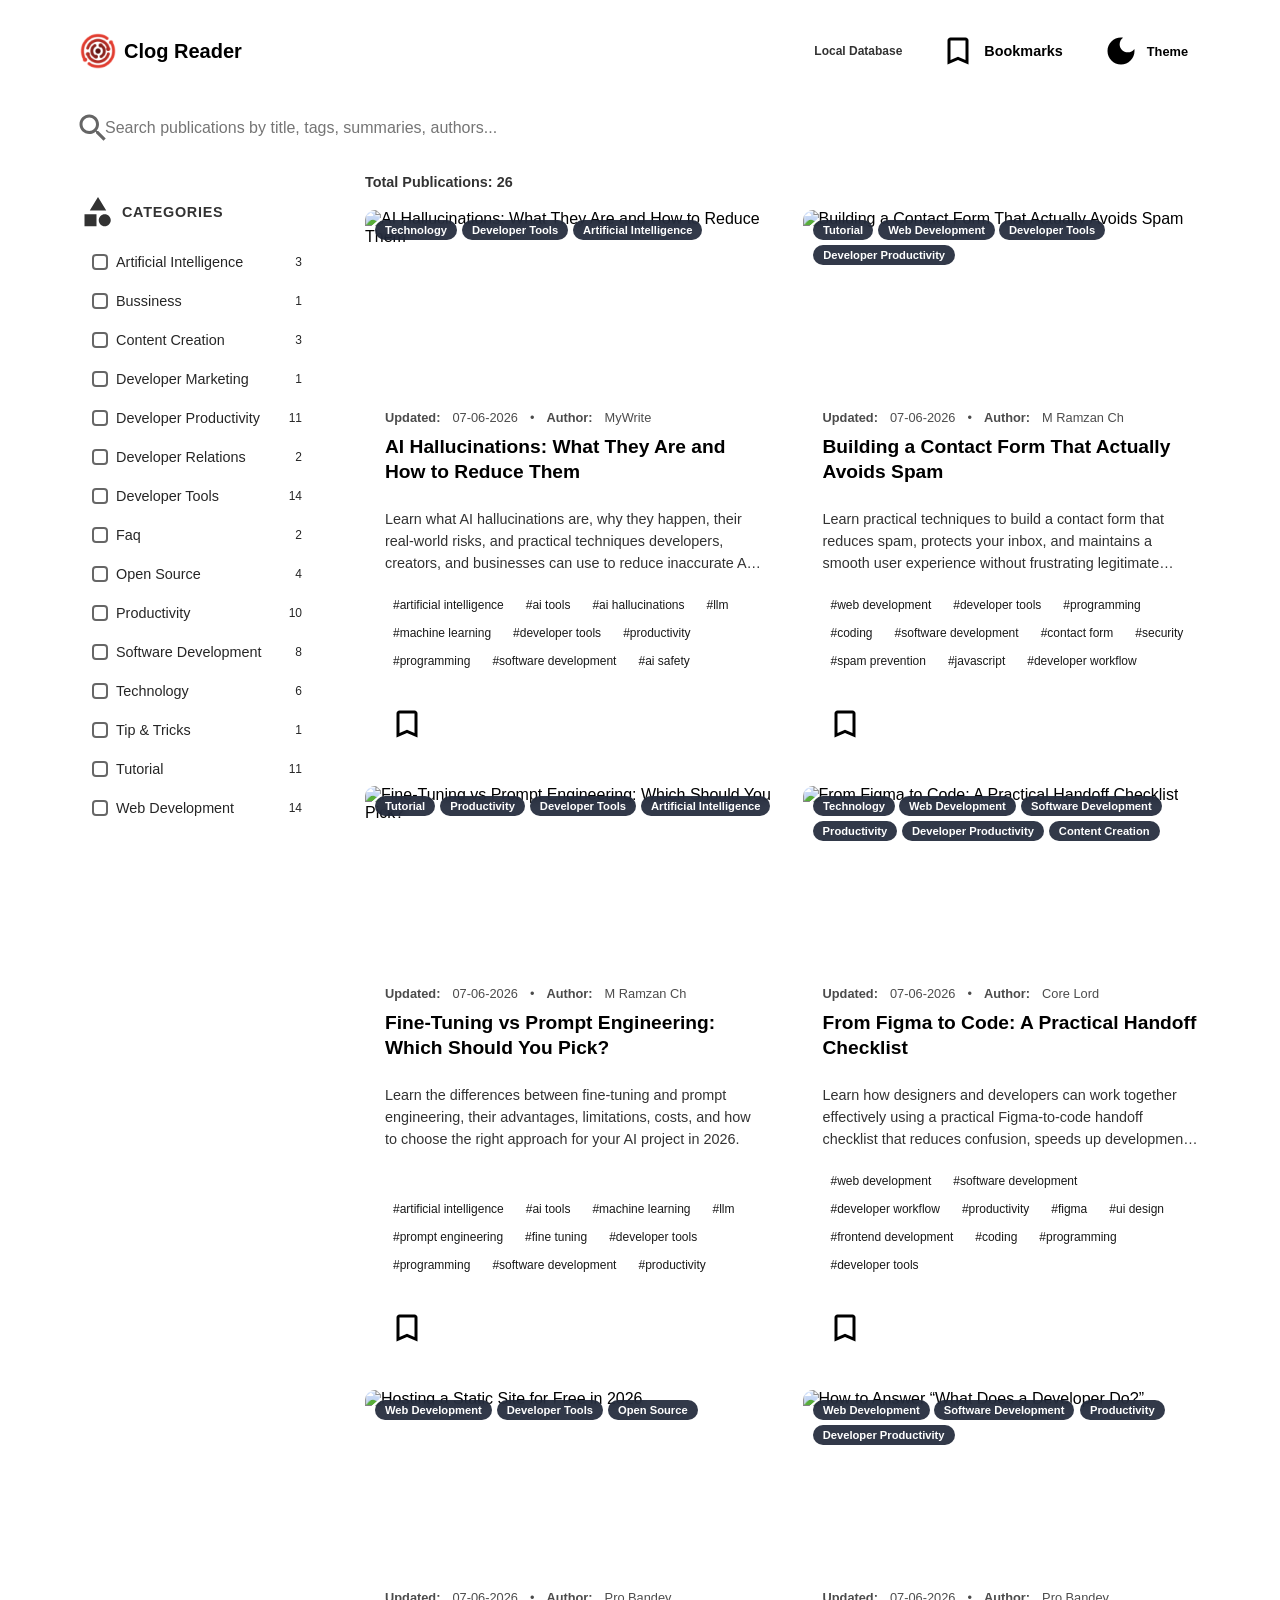
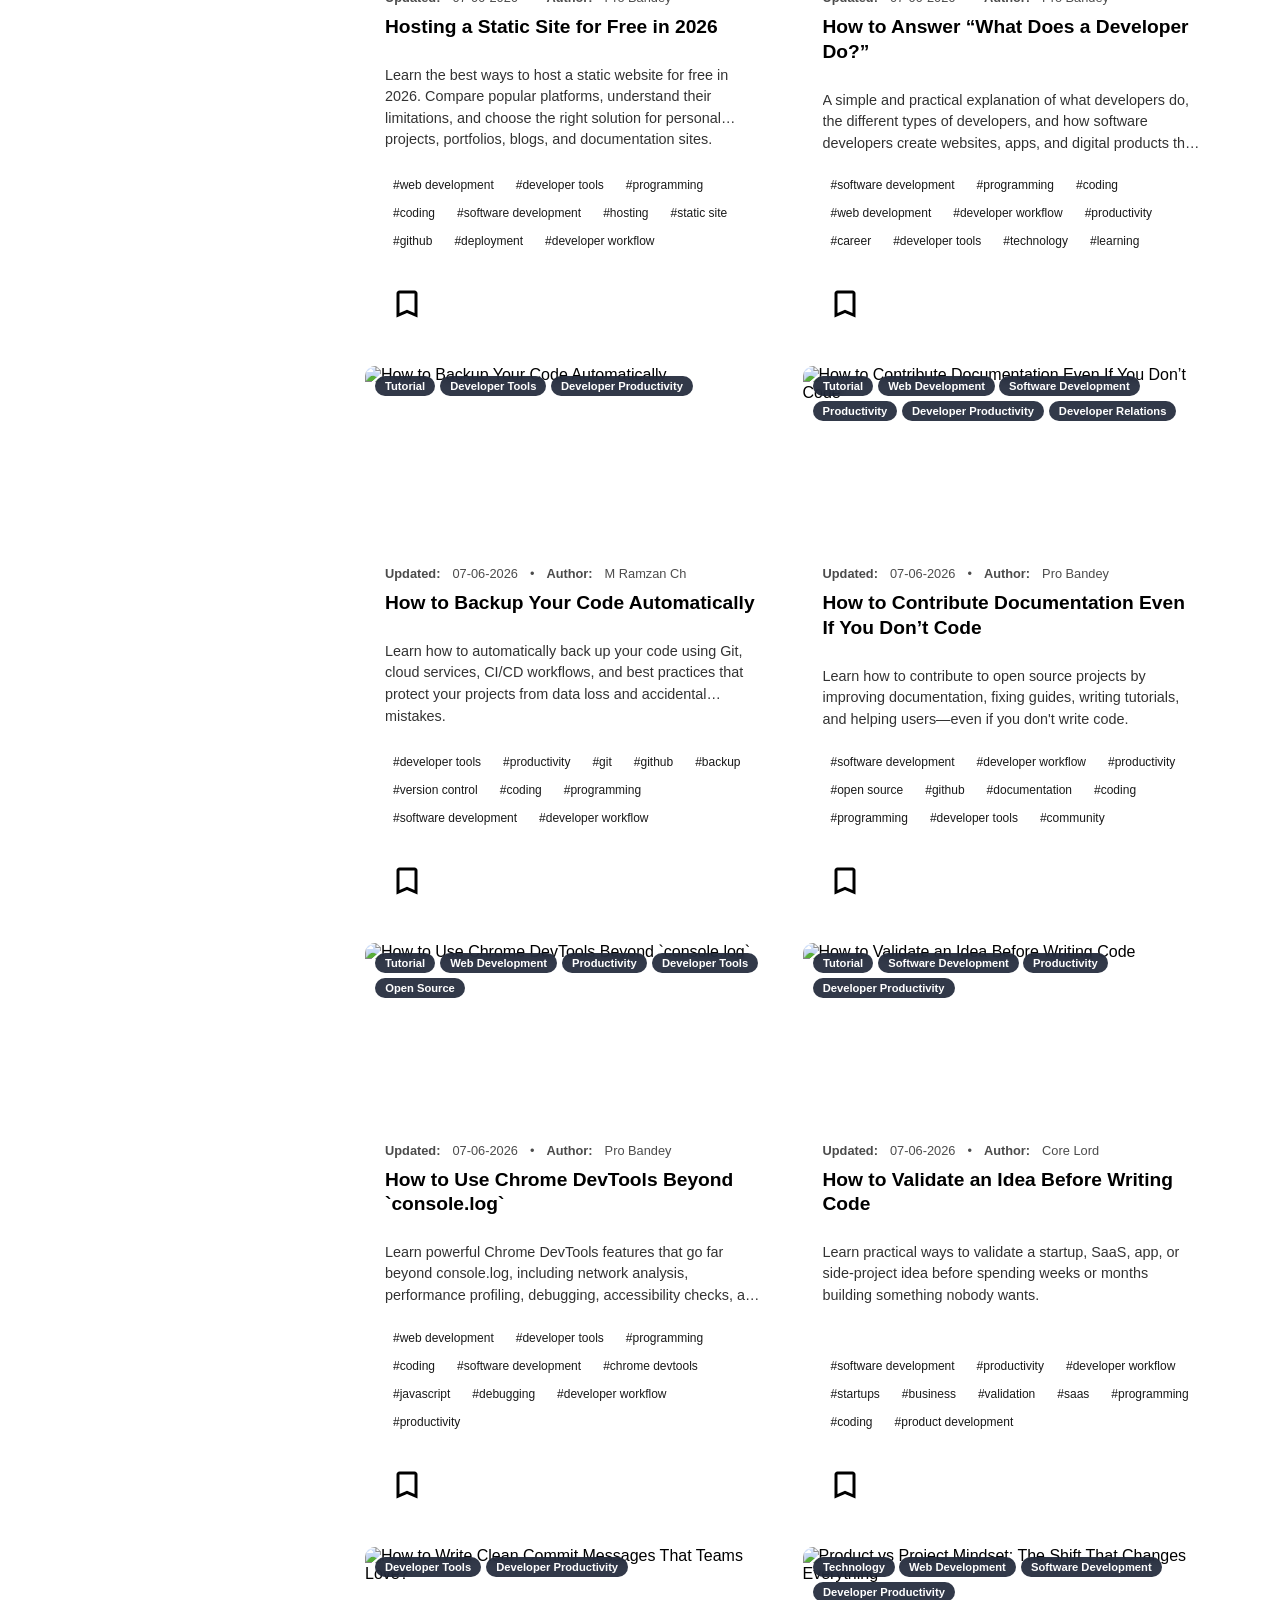
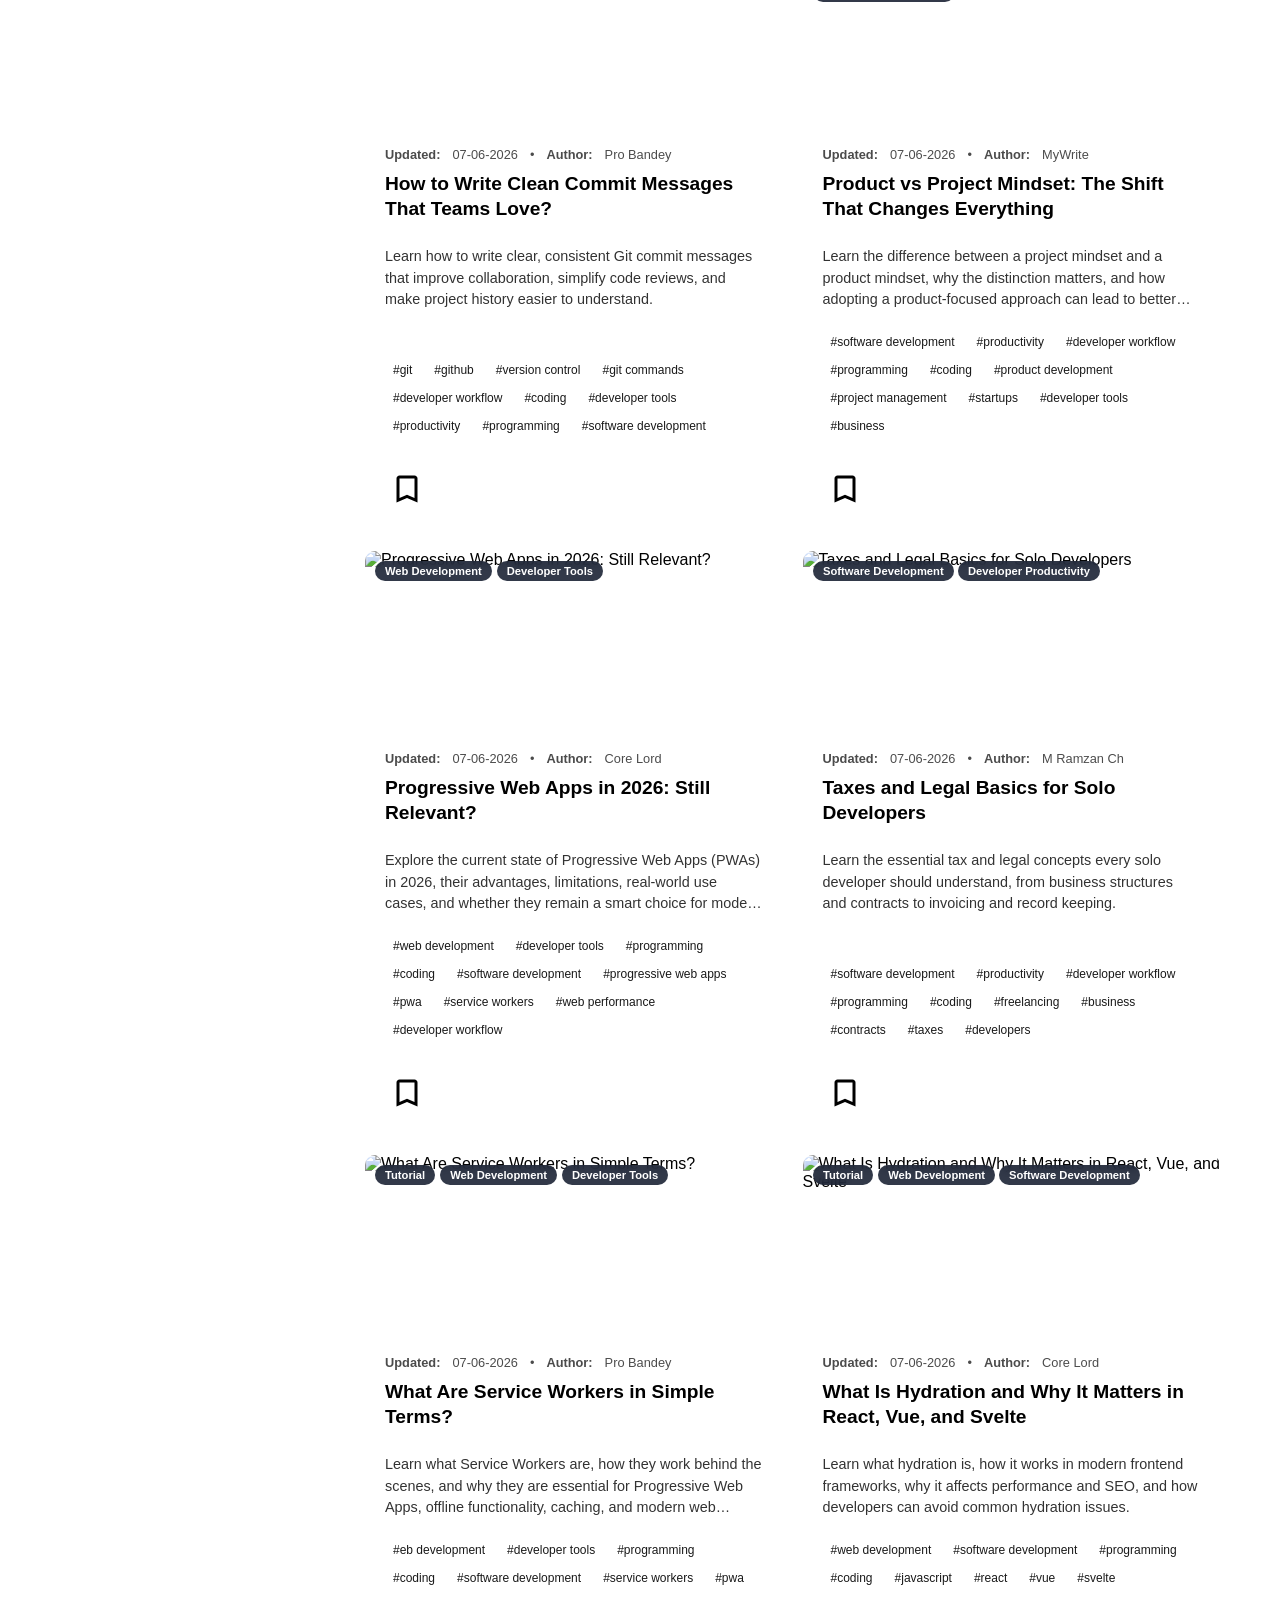
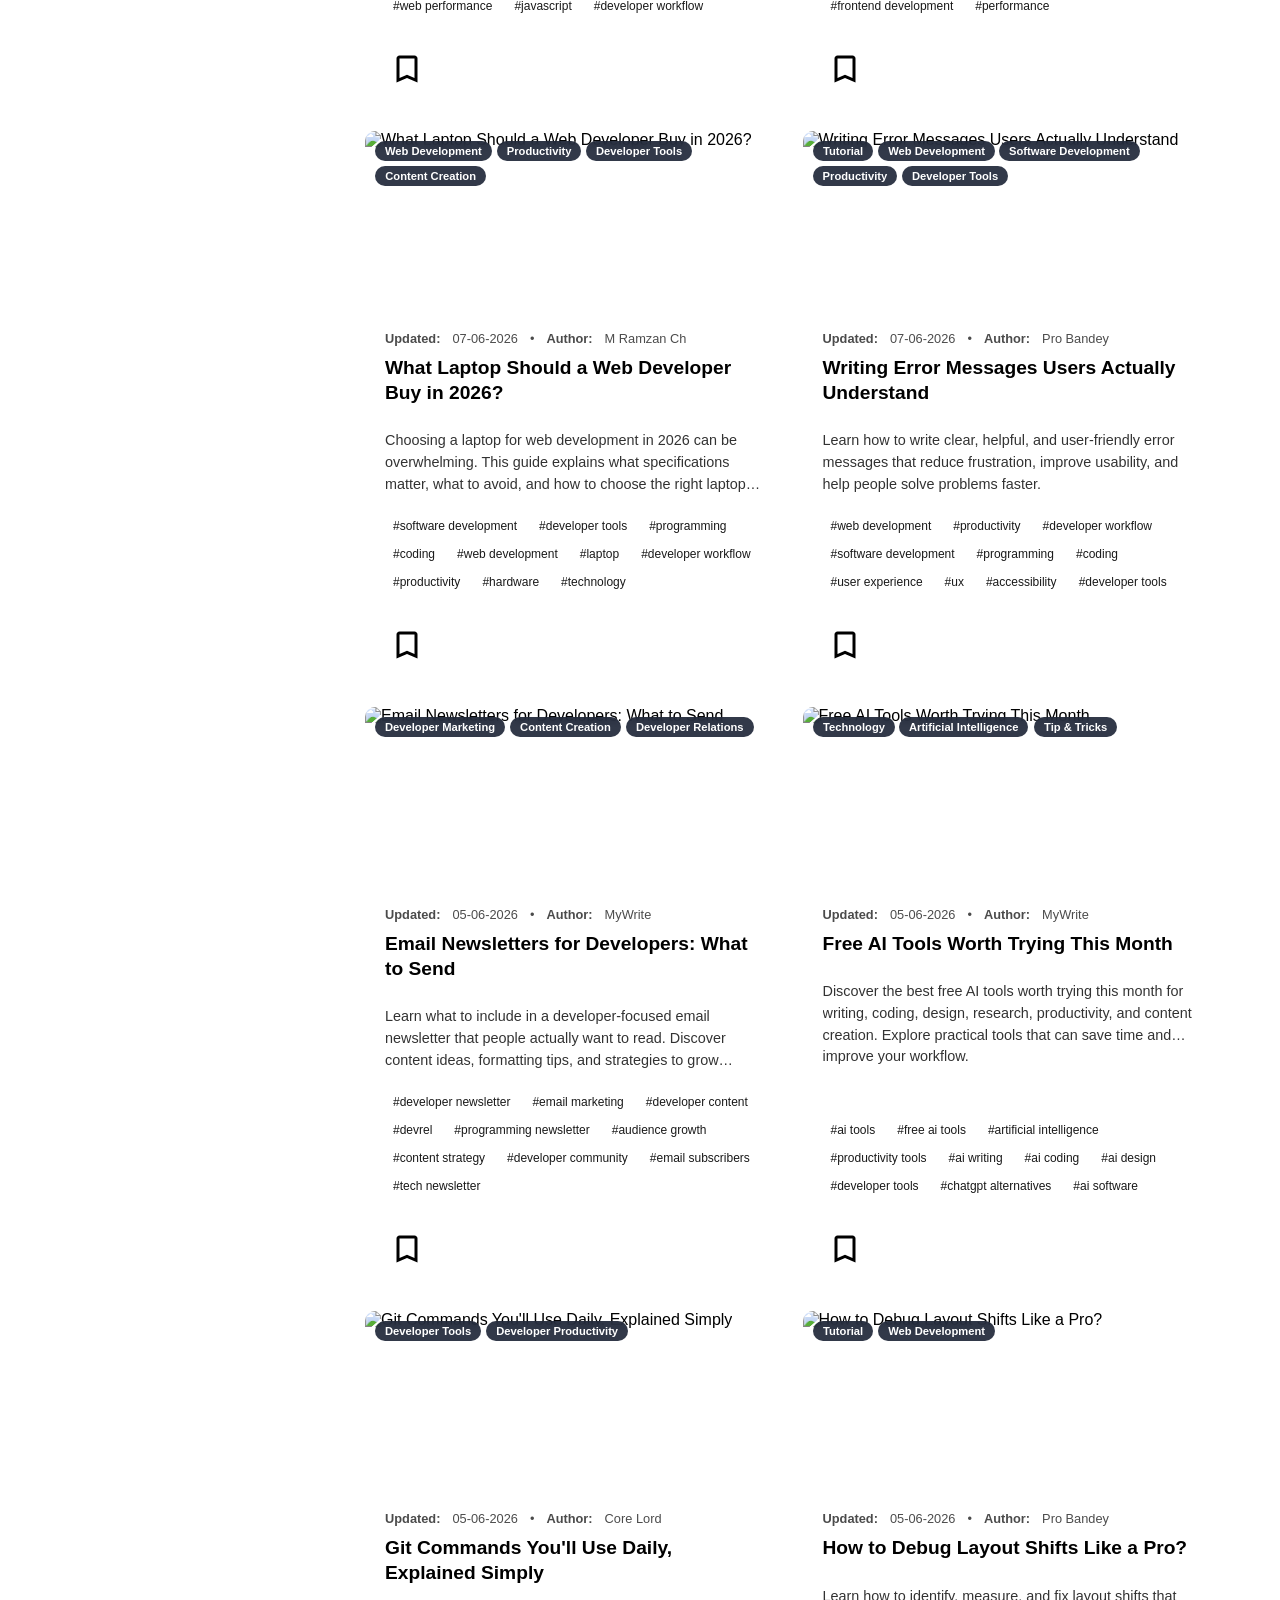
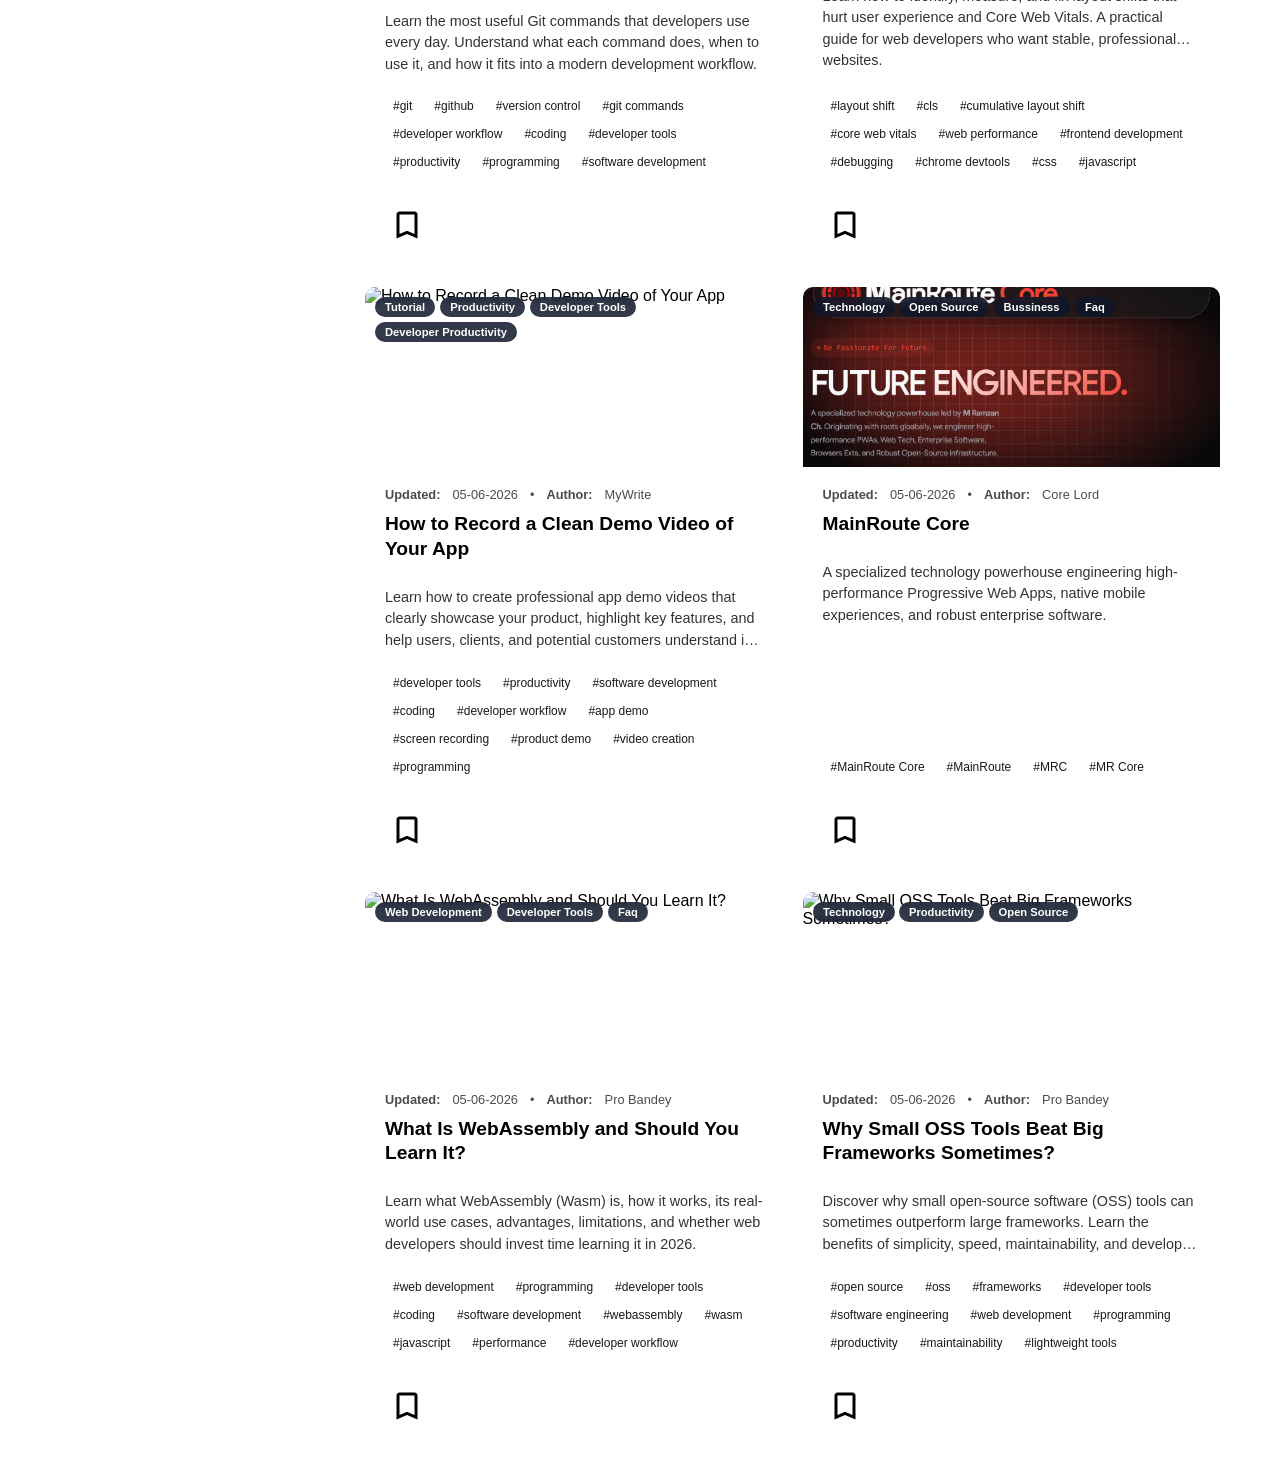
==== commit 3748d034: "improve and boost clogs reader" ====
--- a/Reader/index.html
+++ b/Reader/index.html
@@ -12,28 +12,29 @@
   <!-- GitHub Styled Markdown CSS -->
   <link rel="stylesheet" href="libs/github-markdown.min.css">
   <link rel="stylesheet" href="reader.css">
-  <link rel="shortcut icon" href="/favicon.ico" type="image/x-icon">
+  <link rel="manifest" href="manifest.webmanifest">
+  <link rel="shortcut icon" href="favicon.ico" type="image/x-icon">
   <!-- Fonts -->
   <link href="https://mainroute-core.github.io/src/CoreSans-Regular_en.otf" rel="stylesheet">
-
-
 </head>
 
 <body>
+
+  <!-- READING PROGRESS BAR -->
+  <div id="reading-progress-container" class="progress-container hidden">
+    <div id="reading-progress-bar" class="progress-bar"></div>
+  </div>
 
   <!-- INLINE SVGs -->
   <svg xmlns="http://www.w3.org/2000/svg" style="display: none;">
     <symbol id="icon-book" viewBox="0 0 24 24">
-      <path
-        d="M21 4H7c-1.1 0-2 .9-2 2v12c0 1.1.9 2 2 2h14c1.1 0 2-.9 2-2V6c0-1.1-.9-2-2-2zM7 18V6h14v12H7zM3 8h2v12H3z" />
+      <path d="M21 4H7c-1.1 0-2 .9-2 2v12c0 1.1.9 2 2 2h14c1.1 0 2-.9 2-2V6c0-1.1-.9-2-2-2zM7 18V6h14v12H7zM3 8h2v12H3z" />
     </symbol>
     <symbol id="icon-theme" viewBox="0 0 24 24">
-      <path
-        d="M12 3c-4.97 0-9 4.03-9 9s4.03 9 9 9 9-4.03 9-9c0-.46-.04-.92-.1-1.36-.98 1.37-2.58 2.26-4.4 2.26-2.98 0-5.4-2.42-5.4-5.4 0-1.81.89-3.42 2.26-4.4C12.92 3.04 12.46 3 12 3z" />
+      <path d="M12 3c-4.97 0-9 4.03-9 9s4.03 9 9 9 9-4.03 9-9c0-.46-.04-.92-.1-1.36-.98 1.37-2.58 2.26-4.4 2.26-2.98 0-5.4-2.42-5.4-5.4 0-1.81.89-3.42 2.26-4.4C12.92 3.04 12.46 3 12 3z" />
     </symbol>
     <symbol id="icon-search" viewBox="0 0 24 24">
-      <path
-        d="M15.5 14h-.79l-.28-.27C15.41 12.59 16 11.11 16 9.5 16 5.91 13.09 3 9.5 3S3 5.91 3 9.5 5.91 16 9.5 16c1.61 0 3.09-.59 4.23-1.57l.27.28v.79l5 4.99L20.49 19l-4.99-5zm-6 0C7.01 14 5 11.99 5 9.5S7.01 5 9.5 5 14 7.01 14 9.5 11.99 14 9.5 14z" />
+      <path d="M15.5 14h-.79l-.28-.27C15.41 12.59 16 11.11 16 9.5 16 5.91 13.09 3 9.5 3S3 5.91 3 9.5 5.91 16 9.5 16c1.61 0 3.09-.59 4.23-1.57l.27.28v.79l5 4.99L20.49 19l-4.99-5zm-6 0C7.01 14 5 11.99 5 9.5S7.01 5 9.5 5 14 7.01 14 9.5 11.99 14 9.5 14z" />
     </symbol>
     <symbol id="icon-category" viewBox="0 0 24 24">
       <path d="M12 2l-5.5 9h11zM3 13.5h8v8H3zM16.5 13.5c-2.21 0-4 1.79-4 4s1.79 4 4 4 4-1.79 4-4-1.79-4-4-4z" />
@@ -42,14 +43,28 @@
       <path d="M20 11H7.83l5.59-5.59L12 4l-8 8 8 8 1.41-1.41L7.83 13H20v-2z" />
     </symbol>
     <symbol id="icon-sync" viewBox="0 0 24 24">
-      <path
-        d="M12 4V1L8 5l4 4V6c3.31 0 6 2.69 6 6 0 1.01-.25 1.97-.7 2.8l1.46 1.46C19.54 15.03 20 13.57 20 12c0-4.42-3.58-8-8-8zm0 14c-3.31 0-6-2.69-6-6 0-1.01.25-1.97.7-2.8L5.24 7.74C4.46 8.97 4 10.43 4 12c0 4.42 3.58 8 8 8v3l4-4-4-4v3z" />
+      <path d="M12 4V1L8 5l4 4V6c3.31 0 6 2.69 6 6 0 1.01-.25 1.97-.7 2.8l1.46 1.46C19.54 15.03 20 13.57 20 12c0-4.42-3.58-8-8-8zm0 14c-3.31 0-6-2.69-6-6 0-1.01.25-1.97.7-2.8L5.24 7.74C4.46 8.97 4 10.43 4 12c0 4.42 3.58 8 8 8v3l4-4-4-4v3z" />
     </symbol>
     <symbol id="icon-close" viewBox="0 0 24 24">
       <path d="M19 6.41L17.59 5 12 10.59 6.41 5 5 6.41 10.59 12 5 17.59 6.41 19 12 13.41 17.59 19 19 17.59 13.41 12z" />
     </symbol>
     <symbol id="icon-check" viewBox="0 0 24 24">
       <path d="M9 16.17L4.83 12l-1.42 1.41L9 19 21 7l-1.41-1.41z" />
+    </symbol>
+    <symbol id="icon-bookmark" viewBox="0 0 24 24">
+      <path d="M17 3H7c-1.1 0-1.99.9-1.99 2L5 21l7-3 7 3V5c0-1.1-.9-2-2-2zm0 15l-5-2.18L7 18V5h10v13z" />
+    </symbol>
+    <symbol id="icon-bookmark-filled" viewBox="0 0 24 24">
+      <path d="M17 3H7c-1.1 0-2 .9-2 2v16l7-3 7 3V5c0-1.1-.9-2-2-2z" />
+    </symbol>
+    <symbol id="icon-share" viewBox="0 0 24 24">
+      <path d="M18 16.08c-.76 0-1.44.3-1.96.77L8.91 12.7c.05-.23.09-.46.09-.7s-.04-.47-.09-.7l7.05-4.11c.54.5 1.25.81 2.04.81 1.66 0 3-1.34 3-3s-1.34-3-3-3-3 1.34-3 3c0 .24.04.47.09.7L8.04 9.81C7.5 9.31 6.79 9 6 9c-1.66 0-3 1.34-3 3s1.34 3 3 3c.79 0 1.5-.31 2.04-.81l7.12 4.16c-.05.21-.08.43-.08.65 0 1.61 1.31 2.92 2.92 2.92s2.92-1.31 2.92-2.92c0-1.61-1.31-2.92-2.92-2.92z" />
+    </symbol>
+    <symbol id="icon-filter" viewBox="0 0 24 24">
+      <path d="M10 18h4v-2h-4v2zM3 6v2h18V6H3zm3 7h12v-2H6v2z" />
+    </symbol>
+    <symbol id="icon-toc" viewBox="0 0 24 24">
+      <path d="M3 9h14V7H3v2zm0 4h14v-2H3v2zm0 4h14v-2H3v2zm16 0h2v-2h-2v2zm0-10v2h2V7h-2zm0 6h2v-2h-2v2z" />
     </symbol>
   </svg>
 
@@ -57,42 +72,54 @@
     <!-- NAVIGATION -->
     <nav class="navbar">
       <a class="brand" onclick="clearFiltersAndHome()" title="Home | Reset all filters">
-        <svg class="icon" style="color: var(--primary);">
-          <use href="#icon-book"></use>
-        </svg>
+        <img class="icon" src="favicon.ico" alt="logo" />
         <span>Clog Reader</span>
       </a>
       <div class="nav-controls">
         <div class="status-badge" id="source-badge" title="Database Sync Method">Sync Status</div>
-        <button class="btn" onclick="toggleTheme()" style="padding: 6px 12px; font-size: 0.8rem;"
-          title="Switch Color Theme">
+        <button class="btn" id="nav-bookmark-toggle" onclick="toggleBookmarkOnlyView()" title="Toggle Bookmarked Items">
+          <svg class="icon">
+            <use href="#icon-bookmark"></use>
+          </svg> <span class="nav-btn-text">Bookmarks</span>
+        </button>
+        <button class="btn" onclick="toggleTheme()" style="padding: 6px 12px; font-size: 0.8rem;" title="Switch Color Theme">
           <svg class="icon">
             <use href="#icon-theme"></use>
-          </svg> Theme
+          </svg> <span class="nav-btn-text">Theme</span>
         </button>
       </div>
     </nav>
 
-    <!-- SEARCH INTERFACE -->
-    <div class="search-wrapper" id="main-search-container">
-      <svg class="icon search-icon">
-        <use href="#icon-search"></use>
-      </svg>
-      <input type="search" class="search-input" id="search-bar"
-        placeholder="Search publications by title, tags, summaries, authors..." oninput="handleSearchInput()"
-        title="Type to filter results">
-    </div>
+    <!-- SEARCH & MOBILE FILTER ROW -->
+    <div class="search-and-filter-bar" id="main-search-container">
+      <div class="search-wrapper">
+        <svg class="icon search-icon">
+          <use href="#icon-search"></use>
+        </svg>
+        <input type="search" class="search-input" id="search-bar" placeholder="Search publications by title, tags, summaries, authors..." oninput="handleSearchInput()" title="Type to filter results">
+      </div>
+      <button class="btn filter-toggle-btn" id="filter-drawer-toggle" onclick="toggleFilterDrawer()" title="Filter by Category">
+        <svg class="icon">
+          <use href="#icon-filter"></use>
+        </svg> Filter
+      </button>
+    </div>
+
+    <!-- MOBILE SIDEBAR OVERLAY BACKDROP -->
+    <div class="sidebar-overlay" id="sidebar-overlay" onclick="toggleFilterDrawer()"></div>
 
     <!-- LAYOUT GRID -->
     <div class="layout-grid" id="main-layout-wrapper">
 
       <!-- SIDEBAR FILTERS -->
-      <aside class="sidebar">
+      <aside class="sidebar" id="sidebar-filters">
         <!-- Categories Multi-Select -->
         <div class="sidebar-card">
-          <div class="sidebar-title" title="Select one or multiple categories to filter publications"><svg class="icon">
+          <div class="sidebar-title" title="Select one or multiple categories to filter publications">
+            <svg class="icon">
               <use href="#icon-category"></use>
-            </svg> Categories</div>
+            </svg> Categories
+          </div>
           <ul class="filter-list" id="category-filter-list">
             <!-- Populated by JS -->
           </ul>
@@ -103,16 +130,42 @@
       <main class="content-area">
         <div class="grid-header">
           <span id="results-count">Retrieving publications...</span>
-          <button class="btn btn-danger hidden" id="clear-filters-btn" onclick="clearFiltersAndHome()"
-            style="padding: 4px 10px; font-size: 0.8rem;"
-            title="Reset all search queries, author, category and tag filters">
+          <button class="btn btn-danger hidden" id="clear-filters-btn" onclick="clearFiltersAndHome()" style="padding: 4px 10px; font-size: 0.8rem;" title="Reset all search queries, author, category and tag filters">
             <svg class="icon" style="width: 1rem; height: 1rem;">
               <use href="#icon-close"></use>
             </svg> Clear Filters
           </button>
         </div>
+        
         <div class="post-grid" id="publication-grid">
-          <!-- Cards -->
+          <!-- INITIAL SKELETON CARDS FOR SMOOTHER PERCEIVED PERFORMANCE -->
+          <div class="skeleton-card">
+            <div class="skeleton-img"></div>
+            <div class="skeleton-content">
+              <div class="skeleton-line skeleton-meta"></div>
+              <div class="skeleton-line skeleton-title"></div>
+              <div class="skeleton-line skeleton-text"></div>
+              <div class="skeleton-line skeleton-text-short"></div>
+            </div>
+          </div>
+          <div class="skeleton-card">
+            <div class="skeleton-img"></div>
+            <div class="skeleton-content">
+              <div class="skeleton-line skeleton-meta"></div>
+              <div class="skeleton-line skeleton-title"></div>
+              <div class="skeleton-line skeleton-text"></div>
+              <div class="skeleton-line skeleton-text-short"></div>
+            </div>
+          </div>
+          <div class="skeleton-card">
+            <div class="skeleton-img"></div>
+            <div class="skeleton-content">
+              <div class="skeleton-line skeleton-meta"></div>
+              <div class="skeleton-line skeleton-title"></div>
+              <div class="skeleton-line skeleton-text"></div>
+              <div class="skeleton-line skeleton-text-short"></div>
+            </div>
+          </div>
         </div>
       </main>
     </div>
@@ -133,11 +186,32 @@
           <div class="clog-meta" id="full-meta-block">
             <div class="clog-meta-sub">
               <div class="clog-meta-item"><span>Date:</span> <time id="full-date"></time></div>
-              <div class="clog-meta-item"><span>Author:</span> <span id="full-author" class="clickable-author"
-                  title="Filter by this author" style="cursor: pointer; text-decoration: underline;"></span></div>
-            </div>
-            <div class="clog-meta-item clog-tags" id="full-tags"></div>
-          </div>
+              <div class="clog-meta-item"><span>Author:</span> <span id="full-author" class="clickable-author" title="Filter by this author" style="cursor: pointer; text-decoration: underline;"></span></div>
+              <div class="clog-meta-item" id="reading-time-wrapper"><span>Reading Time:</span> <span id="reading-time">Calculating...</span></div>
+            </div>
+            
+            <div class="clog-meta-row-two">
+              <div class="clog-meta-item clog-tags" id="full-tags"></div>
+              <div class="reader-action-buttons">
+                <button class="btn btn-action-sm" id="bookmark-action-btn" title="Save this article">
+                  <svg class="icon"><use href="#icon-bookmark"></use></svg> Save
+                </button>
+                <button class="btn btn-action-sm" id="share-action-btn" title="Share article link">
+                  <svg class="icon"><use href="#icon-share"></use></svg> Share
+                </button>
+              </div>
+            </div>
+          </div>
+
+          <!-- COLLAPSIBLE TABLE OF CONTENTS -->
+          <details class="clog-toc-wrapper" id="toc-container">
+            <summary class="toc-title">
+              <svg class="icon"><use href="#icon-toc"></use></svg> Table of Contents
+            </summary>
+            <nav class="toc-list" id="toc-list">
+              <!-- Dynamically populated via reader.js -->
+            </nav>
+          </details>
 
           <div class="markdown-body" style="background: transparent;" id="full-body">
             <!-- Markdown content or 404 injected here -->
--- a/Reader/libs/github-markdown.min.css
+++ b/Reader/libs/github-markdown.min.css
@@ -1 +1 @@
-@media (prefers-color-scheme:dark){.markdown-body,[data-theme=dark]{color-scheme:dark;--color-prettylights-syntax-comment:#8b949e;--color-prettylights-syntax-constant:#79c0ff;--color-prettylights-syntax-entity:#d2a8ff;--color-prettylights-syntax-storage-modifier-import:#c9d1d9;--color-prettylights-syntax-entity-tag:#7ee787;--color-prettylights-syntax-keyword:#ff7b72;--color-prettylights-syntax-string:#a5d6ff;--color-prettylights-syntax-variable:#ffa657;--color-prettylights-syntax-brackethighlighter-unmatched:#f85149;--color-prettylights-syntax-invalid-illegal-text:#f0f6fc;--color-prettylights-syntax-invalid-illegal-bg:#8e1519;--color-prettylights-syntax-carriage-return-text:#f0f6fc;--color-prettylights-syntax-carriage-return-bg:#b62324;--color-prettylights-syntax-string-regexp:#7ee787;--color-prettylights-syntax-markup-list:#f2cc60;--color-prettylights-syntax-markup-heading:#1f6feb;--color-prettylights-syntax-markup-italic:#c9d1d9;--color-prettylights-syntax-markup-bold:#c9d1d9;--color-prettylights-syntax-markup-deleted-text:#ffdcd7;--color-prettylights-syntax-markup-deleted-bg:#67060c;--color-prettylights-syntax-markup-inserted-text:#aff5b4;--color-prettylights-syntax-markup-inserted-bg:#033a16;--color-prettylights-syntax-markup-changed-text:#ffdfb6;--color-prettylights-syntax-markup-changed-bg:#5a1e02;--color-prettylights-syntax-markup-ignored-text:#c9d1d9;--color-prettylights-syntax-markup-ignored-bg:#1158c7;--color-prettylights-syntax-meta-diff-range:#d2a8ff;--color-prettylights-syntax-brackethighlighter-angle:#8b949e;--color-prettylights-syntax-sublimelinter-gutter-mark:#484f58;--color-prettylights-syntax-constant-other-reference-link:#a5d6ff;--color-fg-default:#e6edf3;--color-fg-muted:#848d97;--color-fg-subtle:#6e7681;--color-canvas-default:#0d1117;--color-canvas-subtle:#161b22;--color-border-default:#30363d;--color-border-muted:#21262d;--color-neutral-muted:rgba(110,118,129,0.4);--color-accent-fg:#2f81f7;--color-accent-emphasis:#1f6feb;--color-success-fg:#3fb950;--color-success-emphasis:#238636;--color-attention-fg:#d29922;--color-attention-emphasis:#9e6a03;--color-attention-subtle:rgba(187,128,9,0.15);--color-danger-fg:#f85149;--color-danger-emphasis:#da3633;--color-done-fg:#a371f7;--color-done-emphasis:#8957e5}}@media (prefers-color-scheme:light){.markdown-body,[data-theme=light]{color-scheme:light;--color-prettylights-syntax-comment:#57606a;--color-prettylights-syntax-constant:#0550ae;--color-prettylights-syntax-entity:#6639ba;--color-prettylights-syntax-storage-modifier-import:#24292f;--color-prettylights-syntax-entity-tag:#116329;--color-prettylights-syntax-keyword:#cf222e;--color-prettylights-syntax-string:#0a3069;--color-prettylights-syntax-variable:#953800;--color-prettylights-syntax-brackethighlighter-unmatched:#82071e;--color-prettylights-syntax-invalid-illegal-text:#f6f8fa;--color-prettylights-syntax-invalid-illegal-bg:#82071e;--color-prettylights-syntax-carriage-return-text:#f6f8fa;--color-prettylights-syntax-carriage-return-bg:#cf222e;--color-prettylights-syntax-string-regexp:#116329;--color-prettylights-syntax-markup-list:#3b2300;--color-prettylights-syntax-markup-heading:#0550ae;--color-prettylights-syntax-markup-italic:#24292f;--color-prettylights-syntax-markup-bold:#24292f;--color-prettylights-syntax-markup-deleted-text:#82071e;--color-prettylights-syntax-markup-deleted-bg:#ffebe9;--color-prettylights-syntax-markup-inserted-text:#116329;--color-prettylights-syntax-markup-inserted-bg:#dafbe1;--color-prettylights-syntax-markup-changed-text:#953800;--color-prettylights-syntax-markup-changed-bg:#ffd8b5;--color-prettylights-syntax-markup-ignored-text:#eaeef2;--color-prettylights-syntax-markup-ignored-bg:#0550ae;--color-prettylights-syntax-meta-diff-range:#8250df;--color-prettylights-syntax-brackethighlighter-angle:#57606a;--color-prettylights-syntax-sublimelinter-gutter-mark:#8c959f;--color-prettylights-syntax-constant-other-reference-link:#0a3069;--color-fg-default:#1F2328;--color-fg-muted:#656d76;--color-fg-subtle:#6e7781;--color-canvas-default:#ffffff;--color-canvas-subtle:#f6f8fa;--color-border-default:#d0d7de;--color-border-muted:hsla(210,18%,87%,1);--color-neutral-muted:rgba(175,184,193,0.2);--color-accent-fg:#0969da;--color-accent-emphasis:#0969da;--color-success-fg:#1a7f37;--color-success-emphasis:#1f883d;--color-attention-fg:#9a6700;--color-attention-emphasis:#9a6700;--color-attention-subtle:#fff8c5;--color-danger-fg:#d1242f;--color-danger-emphasis:#cf222e;--color-done-fg:#8250df;--color-done-emphasis:#8250df}}.markdown-body{-ms-text-size-adjust:100%;-webkit-text-size-adjust:100%;margin:0;color:var(--color-fg-default);background-color:var(--color-canvas-default);font-family:-apple-system,BlinkMacSystemFont,"Segoe UI","Noto Sans",Helvetica,Arial,sans-serif,"Apple Color Emoji","Segoe UI Emoji";font-size:16px;line-height:1.5;word-wrap:break-word}.markdown-body .octicon{display:inline-block;fill:currentColor;vertical-align:text-bottom}.markdown-body h1:hover .anchor .octicon-link:before,.markdown-body h2:hover .anchor .octicon-link:before,.markdown-body h3:hover .anchor .octicon-link:before,.markdown-body h4:hover .anchor .octicon-link:before,.markdown-body h5:hover .anchor .octicon-link:before,.markdown-body h6:hover .anchor .octicon-link:before{width:16px;height:16px;content:' ';display:inline-block;background-color:currentColor;-webkit-mask-image:url("data:image/svg+xml,<svg xmlns='http://www.w3.org/2000/svg' viewBox='0 0 16 16' version='1.1' aria-hidden='true'><path fill-rule='evenodd' d='M7.775 3.275a.75.75 0 001.06 1.06l1.25-1.25a2 2 0 112.83 2.83l-2.5 2.5a2 2 0 01-2.83 0 .75.75 0 00-1.06 1.06 3.5 3.5 0 004.95 0l2.5-2.5a3.5 3.5 0 00-4.95-4.95l-1.25 1.25zm-4.69 9.64a2 2 0 010-2.83l2.5-2.5a2 2 0 012.83 0 .75.75 0 001.06-1.06 3.5 3.5 0 00-4.95 0l-2.5 2.5a3.5 3.5 0 004.95 4.95l1.25-1.25a.75.75 0 00-1.06-1.06l-1.25 1.25a2 2 0 01-2.83 0z'></path></svg>");mask-image:url("data:image/svg+xml,<svg xmlns='http://www.w3.org/2000/svg' viewBox='0 0 16 16' version='1.1' aria-hidden='true'><path fill-rule='evenodd' d='M7.775 3.275a.75.75 0 001.06 1.06l1.25-1.25a2 2 0 112.83 2.83l-2.5 2.5a2 2 0 01-2.83 0 .75.75 0 00-1.06 1.06 3.5 3.5 0 004.95 0l2.5-2.5a3.5 3.5 0 00-4.95-4.95l-1.25 1.25zm-4.69 9.64a2 2 0 010-2.83l2.5-2.5a2 2 0 012.83 0 .75.75 0 001.06-1.06 3.5 3.5 0 00-4.95 0l-2.5 2.5a3.5 3.5 0 004.95 4.95l1.25-1.25a.75.75 0 00-1.06-1.06l-1.25 1.25a2 2 0 01-2.83 0z'></path></svg>")}.markdown-body details,.markdown-body figcaption,.markdown-body figure{display:block}.markdown-body summary{display:list-item}.markdown-body [hidden]{display:none!important}.markdown-body a{background-color:transparent;color:var(--color-accent-fg);text-decoration:none}.markdown-body abbr[title]{border-bottom:none;-webkit-text-decoration:underline dotted;text-decoration:underline dotted}.markdown-body b,.markdown-body strong{font-weight:var(--base-text-weight-semibold,600)}.markdown-body dfn{font-style:italic}.markdown-body h1{margin:.67em 0;font-weight:var(--base-text-weight-semibold,600);padding-bottom:.3em;font-size:2em;border-bottom:1px solid var(--color-border-muted)}.markdown-body mark{background-color:var(--color-attention-subtle);color:var(--color-fg-default)}.markdown-body small{font-size:90%}.markdown-body sub,.markdown-body sup{font-size:75%;line-height:0;position:relative;vertical-align:baseline}.markdown-body sub{bottom:-.25em}.markdown-body sup{top:-.5em}.markdown-body img{border-style:none;max-width:100%;box-sizing:content-box;background-color:var(--color-canvas-default)}.markdown-body code,.markdown-body kbd,.markdown-body pre,.markdown-body samp{font-family:monospace;font-size:1em}.markdown-body figure{margin:1em 40px}.markdown-body hr{box-sizing:content-box;overflow:hidden;background:0 0;border-bottom:1px solid var(--color-border-muted);height:.25em;padding:0;margin:24px 0;background-color:var(--color-border-default);border:0}.markdown-body input{font:inherit;margin:0;overflow:visible;font-family:inherit;font-size:inherit;line-height:inherit}.markdown-body [type=button],.markdown-body [type=reset],.markdown-body [type=submit]{-webkit-appearance:button;appearance:button}.markdown-body [type=checkbox],.markdown-body [type=radio]{box-sizing:border-box;padding:0}.markdown-body [type=number]::-webkit-inner-spin-button,.markdown-body [type=number]::-webkit-outer-spin-button{height:auto}.markdown-body [type=search]::-webkit-search-cancel-button,.markdown-body [type=search]::-webkit-search-decoration{-webkit-appearance:none;appearance:none}.markdown-body ::-webkit-input-placeholder{color:inherit;opacity:.54}.markdown-body ::-webkit-file-upload-button{-webkit-appearance:button;appearance:button;font:inherit}.markdown-body a:hover{text-decoration:underline}.markdown-body ::placeholder{color:var(--color-fg-subtle);opacity:1}.markdown-body hr::before{display:table;content:""}.markdown-body hr::after{display:table;clear:both;content:""}.markdown-body table{border-spacing:0;border-collapse:collapse;display:block;width:max-content;max-width:100%;overflow:auto}.markdown-body td,.markdown-body th{padding:0}.markdown-body details summary{cursor:pointer}.markdown-body details:not([open])>:not(summary){display:none!important}.markdown-body [role=button]:focus,.markdown-body a:focus,.markdown-body input[type=checkbox]:focus,.markdown-body input[type=radio]:focus{outline:2px solid var(--color-accent-fg);outline-offset:-2px;box-shadow:none}.markdown-body [role=button]:focus:not(:focus-visible),.markdown-body a:focus:not(:focus-visible),.markdown-body input[type=checkbox]:focus:not(:focus-visible),.markdown-body input[type=radio]:focus:not(:focus-visible){outline:solid 1px transparent}.markdown-body [role=button]:focus-visible,.markdown-body a:focus-visible,.markdown-body input[type=checkbox]:focus-visible,.markdown-body input[type=radio]:focus-visible{outline:2px solid var(--color-accent-fg);outline-offset:-2px;box-shadow:none}.markdown-body a:not([class]):focus,.markdown-body a:not([class]):focus-visible,.markdown-body input[type=checkbox]:focus,.markdown-body input[type=checkbox]:focus-visible,.markdown-body input[type=radio]:focus,.markdown-body input[type=radio]:focus-visible{outline-offset:0}.markdown-body kbd{display:inline-block;padding:3px 5px;font:11px ui-monospace,SFMono-Regular,SF Mono,Menlo,Consolas,Liberation Mono,monospace;line-height:10px;color:var(--color-fg-default);vertical-align:middle;background-color:var(--color-canvas-subtle);border:solid 1px var(--color-neutral-muted);border-bottom-color:var(--color-neutral-muted);border-radius:6px;box-shadow:inset 0 -1px 0 var(--color-neutral-muted)}.markdown-body h1,.markdown-body h2,.markdown-body h3,.markdown-body h4,.markdown-body h5,.markdown-body h6{margin-top:24px;margin-bottom:16px;font-weight:var(--base-text-weight-semibold,600);line-height:1.25}.markdown-body h2{font-weight:var(--base-text-weight-semibold,600);padding-bottom:.3em;font-size:1.5em;border-bottom:1px solid var(--color-border-muted)}.markdown-body h3{font-weight:var(--base-text-weight-semibold,600);font-size:1.25em}.markdown-body h4{font-weight:var(--base-text-weight-semibold,600);font-size:1em}.markdown-body h5{font-weight:var(--base-text-weight-semibold,600);font-size:.875em}.markdown-body h6{font-weight:var(--base-text-weight-semibold,600);font-size:.85em;color:var(--color-fg-muted)}.markdown-body p{margin-top:0;margin-bottom:10px}.markdown-body blockquote{margin:0;padding:0 1em;color:var(--color-fg-muted);border-left:.25em solid var(--color-border-default)}.markdown-body ol,.markdown-body ul{margin-top:0;margin-bottom:0;padding-left:2em}.markdown-body ol ol,.markdown-body ul ol{list-style-type:lower-roman}.markdown-body ol ol ol,.markdown-body ol ul ol,.markdown-body ul ol ol,.markdown-body ul ul ol{list-style-type:lower-alpha}.markdown-body dd{margin-left:0}.markdown-body code,.markdown-body samp,.markdown-body tt{font-family:ui-monospace,SFMono-Regular,SF Mono,Menlo,Consolas,Liberation Mono,monospace;font-size:12px}.markdown-body pre{margin-top:0;margin-bottom:0;font-family:ui-monospace,SFMono-Regular,SF Mono,Menlo,Consolas,Liberation Mono,monospace;font-size:12px;word-wrap:normal}.markdown-body .octicon{display:inline-block;overflow:visible!important;vertical-align:text-bottom;fill:currentColor}.markdown-body input::-webkit-inner-spin-button,.markdown-body input::-webkit-outer-spin-button{margin:0;-webkit-appearance:none;appearance:none}.markdown-body .mr-2{margin-right:var(--base-size-8,8px)!important}.markdown-body::before{display:table;content:""}.markdown-body::after{display:table;clear:both;content:""}.markdown-body>:first-child{margin-top:0!important}.markdown-body>:last-child{margin-bottom:0!important}.markdown-body a:not([href]){color:inherit;text-decoration:none}.markdown-body .absent{color:var(--color-danger-fg)}.markdown-body .anchor{float:left;padding-right:4px;margin-left:-20px;line-height:1}.markdown-body .anchor:focus{outline:0}.markdown-body blockquote,.markdown-body details,.markdown-body dl,.markdown-body ol,.markdown-body p,.markdown-body pre,.markdown-body table,.markdown-body ul{margin-top:0;margin-bottom:16px}.markdown-body blockquote>:first-child{margin-top:0}.markdown-body blockquote>:last-child{margin-bottom:0}.markdown-body h1 .octicon-link,.markdown-body h2 .octicon-link,.markdown-body h3 .octicon-link,.markdown-body h4 .octicon-link,.markdown-body h5 .octicon-link,.markdown-body h6 .octicon-link{color:var(--color-fg-default);vertical-align:middle;visibility:hidden}.markdown-body h1:hover .anchor,.markdown-body h2:hover .anchor,.markdown-body h3:hover .anchor,.markdown-body h4:hover .anchor,.markdown-body h5:hover .anchor,.markdown-body h6:hover .anchor{text-decoration:none}.markdown-body h1:hover .anchor .octicon-link,.markdown-body h2:hover .anchor .octicon-link,.markdown-body h3:hover .anchor .octicon-link,.markdown-body h4:hover .anchor .octicon-link,.markdown-body h5:hover .anchor .octicon-link,.markdown-body h6:hover .anchor .octicon-link{visibility:visible}.markdown-body h1 code,.markdown-body h1 tt,.markdown-body h2 code,.markdown-body h2 tt,.markdown-body h3 code,.markdown-body h3 tt,.markdown-body h4 code,.markdown-body h4 tt,.markdown-body h5 code,.markdown-body h5 tt,.markdown-body h6 code,.markdown-body h6 tt{padding:0 .2em;font-size:inherit}.markdown-body summary h1,.markdown-body summary h2,.markdown-body summary h3,.markdown-body summary h4,.markdown-body summary h5,.markdown-body summary h6{display:inline-block}.markdown-body summary h1 .anchor,.markdown-body summary h2 .anchor,.markdown-body summary h3 .anchor,.markdown-body summary h4 .anchor,.markdown-body summary h5 .anchor,.markdown-body summary h6 .anchor{margin-left:-40px}.markdown-body summary h1,.markdown-body summary h2{padding-bottom:0;border-bottom:0}.markdown-body ol.no-list,.markdown-body ul.no-list{padding:0;list-style-type:none}.markdown-body ol[type="a s"]{list-style-type:lower-alpha}.markdown-body ol[type="A s"]{list-style-type:upper-alpha}.markdown-body ol[type="i s"]{list-style-type:lower-roman}.markdown-body ol[type="I s"]{list-style-type:upper-roman}.markdown-body ol[type="1"]{list-style-type:decimal}.markdown-body div>ol:not([type]){list-style-type:decimal}.markdown-body ol ol,.markdown-body ol ul,.markdown-body ul ol,.markdown-body ul ul{margin-top:0;margin-bottom:0}.markdown-body li>p{margin-top:16px}.markdown-body li+li{margin-top:.25em}.markdown-body dl{padding:0}.markdown-body dl dt{padding:0;margin-top:16px;font-size:1em;font-style:italic;font-weight:var(--base-text-weight-semibold,600)}.markdown-body dl dd{padding:0 16px;margin-bottom:16px}.markdown-body table th{font-weight:var(--base-text-weight-semibold,600)}.markdown-body table td,.markdown-body table th{padding:6px 13px;border:1px solid var(--color-border-default)}.markdown-body table td>:last-child{margin-bottom:0}.markdown-body table tr{background-color:var(--color-canvas-default);border-top:1px solid var(--color-border-muted)}.markdown-body table tr:nth-child(2n){background-color:var(--color-canvas-subtle)}.markdown-body table img{background-color:transparent}.markdown-body img[align=right]{padding-left:20px}.markdown-body img[align=left]{padding-right:20px}.markdown-body .emoji{max-width:none;vertical-align:text-top;background-color:transparent}.markdown-body span.frame{display:block;overflow:hidden}.markdown-body span.frame>span{display:block;float:left;width:auto;padding:7px;margin:13px 0 0;overflow:hidden;border:1px solid var(--color-border-default)}.markdown-body span.frame span img{display:block;float:left}.markdown-body span.frame span span{display:block;padding:5px 0 0;clear:both;color:var(--color-fg-default)}.markdown-body span.align-center{display:block;overflow:hidden;clear:both}.markdown-body span.align-center>span{display:block;margin:13px auto 0;overflow:hidden;text-align:center}.markdown-body span.align-center span img{margin:0 auto;text-align:center}.markdown-body span.align-right{display:block;overflow:hidden;clear:both}.markdown-body span.align-right>span{display:block;margin:13px 0 0;overflow:hidden;text-align:right}.markdown-body span.align-right span img{margin:0;text-align:right}.markdown-body span.float-left{display:block;float:left;margin-right:13px;overflow:hidden}.markdown-body span.float-left span{margin:13px 0 0}.markdown-body span.float-right{display:block;float:right;margin-left:13px;overflow:hidden}.markdown-body span.float-right>span{display:block;margin:13px auto 0;overflow:hidden;text-align:right}.markdown-body code,.markdown-body tt{padding:.2em .4em;margin:0;font-size:85%;white-space:break-spaces;background-color:var(--color-neutral-muted);border-radius:6px}.markdown-body code br,.markdown-body tt br{display:none}.markdown-body del code{text-decoration:inherit}.markdown-body samp{font-size:85%}.markdown-body pre code{font-size:100%}.markdown-body pre>code{padding:0;margin:0;word-break:normal;white-space:pre;background:0 0;border:0}.markdown-body .highlight{margin-bottom:16px}.markdown-body .highlight pre{margin-bottom:0;word-break:normal}.markdown-body .highlight pre,.markdown-body pre{padding:16px;overflow:auto;font-size:85%;line-height:1.45;color:var(--color-fg-default);background-color:var(--color-canvas-subtle);border-radius:6px}.markdown-body pre code,.markdown-body pre tt{display:inline;max-width:auto;padding:0;margin:0;overflow:visible;line-height:inherit;word-wrap:normal;background-color:transparent;border:0}.markdown-body .csv-data td,.markdown-body .csv-data th{padding:5px;overflow:hidden;font-size:12px;line-height:1;text-align:left;white-space:nowrap}.markdown-body .csv-data .blob-num{padding:10px 8px 9px;text-align:right;background:var(--color-canvas-default);border:0}.markdown-body .csv-data tr{border-top:0}.markdown-body .csv-data th{font-weight:var(--base-text-weight-semibold,600);background:var(--color-canvas-subtle);border-top:0}.markdown-body [data-footnote-ref]::before{content:"["}.markdown-body [data-footnote-ref]::after{content:"]"}.markdown-body .footnotes{font-size:12px;color:var(--color-fg-muted);border-top:1px solid var(--color-border-default)}.markdown-body .footnotes ol{padding-left:16px}.markdown-body .footnotes ol ul{display:inline-block;padding-left:16px;margin-top:16px}.markdown-body .footnotes li{position:relative}.markdown-body .footnotes li:target::before{position:absolute;top:-8px;right:-8px;bottom:-8px;left:-24px;pointer-events:none;content:"";border:2px solid var(--color-accent-emphasis);border-radius:6px}.markdown-body .footnotes li:target{color:var(--color-fg-default)}.markdown-body .footnotes .data-footnote-backref g-emoji{font-family:monospace}.markdown-body .pl-c{color:var(--color-prettylights-syntax-comment)}.markdown-body .pl-c1,.markdown-body .pl-s .pl-v{color:var(--color-prettylights-syntax-constant)}.markdown-body .pl-e,.markdown-body .pl-en{color:var(--color-prettylights-syntax-entity)}.markdown-body .pl-s .pl-s1,.markdown-body .pl-smi{color:var(--color-prettylights-syntax-storage-modifier-import)}.markdown-body .pl-ent{color:var(--color-prettylights-syntax-entity-tag)}.markdown-body .pl-k{color:var(--color-prettylights-syntax-keyword)}.markdown-body .pl-pds,.markdown-body .pl-s,.markdown-body .pl-s .pl-pse .pl-s1,.markdown-body .pl-sr,.markdown-body .pl-sr .pl-cce,.markdown-body .pl-sr .pl-sra,.markdown-body .pl-sr .pl-sre{color:var(--color-prettylights-syntax-string)}.markdown-body .pl-smw,.markdown-body .pl-v{color:var(--color-prettylights-syntax-variable)}.markdown-body .pl-bu{color:var(--color-prettylights-syntax-brackethighlighter-unmatched)}.markdown-body .pl-ii{color:var(--color-prettylights-syntax-invalid-illegal-text);background-color:var(--color-prettylights-syntax-invalid-illegal-bg)}.markdown-body .pl-c2{color:var(--color-prettylights-syntax-carriage-return-text);background-color:var(--color-prettylights-syntax-carriage-return-bg)}.markdown-body .pl-sr .pl-cce{font-weight:700;color:var(--color-prettylights-syntax-string-regexp)}.markdown-body .pl-ml{color:var(--color-prettylights-syntax-markup-list)}.markdown-body .pl-mh,.markdown-body .pl-mh .pl-en,.markdown-body .pl-ms{font-weight:700;color:var(--color-prettylights-syntax-markup-heading)}.markdown-body .pl-mi{font-style:italic;color:var(--color-prettylights-syntax-markup-italic)}.markdown-body .pl-mb{font-weight:700;color:var(--color-prettylights-syntax-markup-bold)}.markdown-body .pl-md{color:var(--color-prettylights-syntax-markup-deleted-text);background-color:var(--color-prettylights-syntax-markup-deleted-bg)}.markdown-body .pl-mi1{color:var(--color-prettylights-syntax-markup-inserted-text);background-color:var(--color-prettylights-syntax-markup-inserted-bg)}.markdown-body .pl-mc{color:var(--color-prettylights-syntax-markup-changed-text);background-color:var(--color-prettylights-syntax-markup-changed-bg)}.markdown-body .pl-mi2{color:var(--color-prettylights-syntax-markup-ignored-text);background-color:var(--color-prettylights-syntax-markup-ignored-bg)}.markdown-body .pl-mdr{font-weight:700;color:var(--color-prettylights-syntax-meta-diff-range)}.markdown-body .pl-ba{color:var(--color-prettylights-syntax-brackethighlighter-angle)}.markdown-body .pl-sg{color:var(--color-prettylights-syntax-sublimelinter-gutter-mark)}.markdown-body .pl-corl{text-decoration:underline;color:var(--color-prettylights-syntax-constant-other-reference-link)}.markdown-body g-emoji{display:inline-block;min-width:1ch;font-family:"Apple Color Emoji","Segoe UI Emoji","Segoe UI Symbol";font-size:1em;font-style:normal!important;font-weight:var(--base-text-weight-normal,400);line-height:1;vertical-align:-.075em}.markdown-body g-emoji img{width:1em;height:1em}.markdown-body .task-list-item{list-style-type:none}.markdown-body .task-list-item label{font-weight:var(--base-text-weight-normal,400)}.markdown-body .task-list-item.enabled label{cursor:pointer}.markdown-body .task-list-item+.task-list-item{margin-top:4px}.markdown-body .task-list-item .handle{display:none}.markdown-body .task-list-item-checkbox{margin:0 .2em .25em -1.4em;vertical-align:middle}.markdown-body .contains-task-list:dir(rtl) .task-list-item-checkbox{margin:0 -1.6em .25em .2em}.markdown-body .contains-task-list{position:relative}.markdown-body .contains-task-list:focus-within .task-list-item-convert-container,.markdown-body .contains-task-list:hover .task-list-item-convert-container{display:block;width:auto;height:24px;overflow:visible;clip:auto}.markdown-body ::-webkit-calendar-picker-indicator{filter:invert(50%)}.markdown-body .markdown-alert{padding:var(--base-size-8) var(--base-size-16);margin-bottom:16px;color:inherit;border-left:.25em solid var(--color-border-default)}.markdown-body .markdown-alert>:first-child{margin-top:0}.markdown-body .markdown-alert>:last-child{margin-bottom:0}.markdown-body .markdown-alert .markdown-alert-title{display:flex;font-weight:var(--base-text-weight-medium,500);align-items:center;line-height:1}.markdown-body .markdown-alert.markdown-alert-note{border-left-color:var(--color-accent-emphasis)}.markdown-body .markdown-alert.markdown-alert-note .markdown-alert-title{color:var(--color-accent-fg)}.markdown-body .markdown-alert.markdown-alert-important{border-left-color:var(--color-done-emphasis)}.markdown-body .markdown-alert.markdown-alert-important .markdown-alert-title{color:var(--color-done-fg)}.markdown-body .markdown-alert.markdown-alert-warning{border-left-color:var(--color-attention-emphasis)}.markdown-body .markdown-alert.markdown-alert-warning .markdown-alert-title{color:var(--color-attention-fg)}.markdown-body .markdown-alert.markdown-alert-tip{border-left-color:var(--color-success-emphasis)}.markdown-body .markdown-alert.markdown-alert-tip .markdown-alert-title{color:var(--color-success-fg)}.markdown-body .markdown-alert.markdown-alert-caution{border-left-color:var(--color-danger-emphasis)}.markdown-body .markdown-alert.markdown-alert-caution .markdown-alert-title{color:var(--color-danger-fg)}+@media (prefers-color-scheme:dark){.markdown-body,[data-theme=dark]{color-scheme:dark;--color-prettylights-syntax-comment:#c7a5a1;--color-prettylights-syntax-constant:#ff8a7f;--color-prettylights-syntax-entity:#ff6e63;--color-prettylights-syntax-storage-modifier-import:#fff5f4;--color-prettylights-syntax-entity-tag:#ff7d73;--color-prettylights-syntax-keyword:#f44234;--color-prettylights-syntax-string:#ffb26d;--color-prettylights-syntax-variable:#ff9b54;--color-prettylights-syntax-brackethighlighter-unmatched:#ff5a4e;--color-prettylights-syntax-invalid-illegal-text:#ffffff;--color-prettylights-syntax-invalid-illegal-bg:#8a1d15;--color-prettylights-syntax-carriage-return-text:#ffffff;--color-prettylights-syntax-carriage-return-bg:#b3261e;--color-prettylights-syntax-string-regexp:#ffb26d;--color-prettylights-syntax-markup-list:#ffd27d;--color-prettylights-syntax-markup-heading:#f44234;--color-prettylights-syntax-markup-italic:#fff5f4;--color-prettylights-syntax-markup-bold:#fff5f4;--color-prettylights-syntax-markup-deleted-text:#ffc8c2;--color-prettylights-syntax-markup-deleted-bg:#5a1712;--color-prettylights-syntax-markup-inserted-text:#8de4a8;--color-prettylights-syntax-markup-inserted-bg:#0b3b1a;--color-prettylights-syntax-markup-changed-text:#ffd4a5;--color-prettylights-syntax-markup-changed-bg:#5f2d07;--color-prettylights-syntax-markup-ignored-text:#ffffff;--color-prettylights-syntax-markup-ignored-bg:#f44234;--color-prettylights-syntax-meta-diff-range:#ff8a7f;--color-prettylights-syntax-brackethighlighter-angle:#c7a5a1;--color-prettylights-syntax-sublimelinter-gutter-mark:#7a5c58;--color-prettylights-syntax-constant-other-reference-link:#ff8a7f;--color-fg-default:#fff5f4;--color-fg-muted:#c7a5a1;--color-fg-subtle:#a8837f;--color-canvas-default:#16100f;--color-canvas-subtle:#211816;--color-border-default:#3b2623;--color-border-muted:#2d1c19;--color-neutral-muted:rgba(244,66,52,.15);--color-accent-fg:#f44234;--color-accent-emphasis:#ff5b4f;--color-success-fg:#4ade80;--color-success-emphasis:#22c55e;--color-attention-fg:#fbbf24;--color-attention-emphasis:#f59e0b;--color-attention-subtle:rgba(245,158,11,.15);--color-danger-fg:#ff5a4e;--color-danger-emphasis:#ff7167;--color-done-fg:#ff8a7f;--color-done-emphasis:#ff6e63}}@media (prefers-color-scheme:light){.markdown-body,[data-theme=light]{color-scheme:light;--color-prettylights-syntax-comment:#8c6b67;--color-prettylights-syntax-constant:#c73529;--color-prettylights-syntax-entity:#d94d40;--color-prettylights-syntax-storage-modifier-import:#2b1614;--color-prettylights-syntax-entity-tag:#b02e23;--color-prettylights-syntax-keyword:#f44234;--color-prettylights-syntax-string:#c65f16;--color-prettylights-syntax-variable:#a83a00;--color-prettylights-syntax-brackethighlighter-unmatched:#b3261e;--color-prettylights-syntax-invalid-illegal-text:#ffffff;--color-prettylights-syntax-invalid-illegal-bg:#b3261e;--color-prettylights-syntax-carriage-return-text:#ffffff;--color-prettylights-syntax-carriage-return-bg:#d63f31;--color-prettylights-syntax-string-regexp:#ba4b0f;--color-prettylights-syntax-markup-list:#8f4e00;--color-prettylights-syntax-markup-heading:#f44234;--color-prettylights-syntax-markup-italic:#2b1614;--color-prettylights-syntax-markup-bold:#2b1614;--color-prettylights-syntax-markup-deleted-text:#b3261e;--color-prettylights-syntax-markup-deleted-bg:#ffe4e1;--color-prettylights-syntax-markup-inserted-text:#0f7d33;--color-prettylights-syntax-markup-inserted-bg:#dcfce7;--color-prettylights-syntax-markup-changed-text:#b45309;--color-prettylights-syntax-markup-changed-bg:#ffedd5;--color-prettylights-syntax-markup-ignored-text:#ffffff;--color-prettylights-syntax-markup-ignored-bg:#f44234;--color-prettylights-syntax-meta-diff-range:#d94d40;--color-prettylights-syntax-brackethighlighter-angle:#8c6b67;--color-prettylights-syntax-sublimelinter-gutter-mark:#b39a96;--color-prettylights-syntax-constant-other-reference-link:#c73529;--color-fg-default:#2b1614;--color-fg-muted:#7a5c58;--color-fg-subtle:#947571;--color-canvas-default:#ffffff;--color-canvas-subtle:#fff6f5;--color-border-default:#ecd6d3;--color-border-muted:#f3e4e1;--color-neutral-muted:rgba(244,66,52,.08);--color-accent-fg:#f44234;--color-accent-emphasis:#e23729;--color-success-fg:#16a34a;--color-success-emphasis:#15803d;--color-attention-fg:#d97706;--color-attention-emphasis:#b45309;--color-attention-subtle:#fff7ed;--color-danger-fg:#d92f21;--color-danger-emphasis:#b3261e;--color-done-fg:#d94d40;--color-done-emphasis:#c73529}}.markdown-body{-ms-text-size-adjust:100%;-webkit-text-size-adjust:100%;margin:0;color:var(--color-fg-default);background-color:var(--color-canvas-default);font-family:-apple-system,BlinkMacSystemFont,"Segoe UI","Noto Sans",Helvetica,Arial,sans-serif,"Apple Color Emoji","Segoe UI Emoji";font-size:16px;line-height:1.5;word-wrap:break-word}.markdown-body .octicon{display:inline-block;fill:currentColor;vertical-align:text-bottom}.markdown-body h1:hover .anchor .octicon-link:before,.markdown-body h2:hover .anchor .octicon-link:before,.markdown-body h3:hover .anchor .octicon-link:before,.markdown-body h4:hover .anchor .octicon-link:before,.markdown-body h5:hover .anchor .octicon-link:before,.markdown-body h6:hover .anchor .octicon-link:before{width:16px;height:16px;content:' ';display:inline-block;background-color:currentColor;-webkit-mask-image:url("data:image/svg+xml,<svg xmlns='http://www.w3.org/2000/svg' viewBox='0 0 16 16' version='1.1' aria-hidden='true'><path fill-rule='evenodd' d='M7.775 3.275a.75.75 0 001.06 1.06l1.25-1.25a2 2 0 112.83 2.83l-2.5 2.5a2 2 0 01-2.83 0 .75.75 0 00-1.06 1.06 3.5 3.5 0 004.95 0l2.5-2.5a3.5 3.5 0 00-4.95-4.95l-1.25 1.25zm-4.69 9.64a2 2 0 010-2.83l2.5-2.5a2 2 0 012.83 0 .75.75 0 001.06-1.06 3.5 3.5 0 00-4.95 0l-2.5 2.5a3.5 3.5 0 004.95 4.95l1.25-1.25a.75.75 0 00-1.06-1.06l-1.25 1.25a2 2 0 01-2.83 0z'></path></svg>");mask-image:url("data:image/svg+xml,<svg xmlns='http://www.w3.org/2000/svg' viewBox='0 0 16 16' version='1.1' aria-hidden='true'><path fill-rule='evenodd' d='M7.775 3.275a.75.75 0 001.06 1.06l1.25-1.25a2 2 0 112.83 2.83l-2.5 2.5a2 2 0 01-2.83 0 .75.75 0 00-1.06 1.06 3.5 3.5 0 004.95 0l2.5-2.5a3.5 3.5 0 00-4.95-4.95l-1.25 1.25zm-4.69 9.64a2 2 0 010-2.83l2.5-2.5a2 2 0 012.83 0 .75.75 0 001.06-1.06 3.5 3.5 0 00-4.95 0l-2.5 2.5a3.5 3.5 0 004.95 4.95l1.25-1.25a.75.75 0 00-1.06-1.06l-1.25 1.25a2 2 0 01-2.83 0z'></path></svg>")}.markdown-body details,.markdown-body figcaption,.markdown-body figure{display:block}.markdown-body summary{display:list-item}.markdown-body [hidden]{display:none!important}.markdown-body a{background-color:transparent;color:var(--color-accent-fg);text-decoration:none}.markdown-body abbr[title]{border-bottom:none;-webkit-text-decoration:underline dotted;text-decoration:underline dotted}.markdown-body b,.markdown-body strong{font-weight:var(--base-text-weight-semibold,600)}.markdown-body dfn{font-style:italic}.markdown-body h1{margin:.67em 0;font-weight:var(--base-text-weight-semibold,600);padding-bottom:.3em;font-size:2em;border-bottom:1px solid var(--color-border-muted)}.markdown-body mark{background-color:var(--color-attention-subtle);color:var(--color-fg-default)}.markdown-body small{font-size:90%}.markdown-body sub,.markdown-body sup{font-size:75%;line-height:0;position:relative;vertical-align:baseline}.markdown-body sub{bottom:-.25em}.markdown-body sup{top:-.5em}.markdown-body img{border-style:none;max-width:100%;box-sizing:content-box;background-color:var(--color-canvas-default)}.markdown-body code,.markdown-body kbd,.markdown-body pre,.markdown-body samp{font-family:monospace;font-size:1em}.markdown-body figure{margin:1em 40px}.markdown-body hr{box-sizing:content-box;overflow:hidden;background:0 0;border-bottom:1px solid var(--color-border-muted);height:.25em;padding:0;margin:24px 0;background-color:var(--color-border-default);border:0}.markdown-body input{font:inherit;margin:0;overflow:visible;font-family:inherit;font-size:inherit;line-height:inherit}.markdown-body [type=button],.markdown-body [type=reset],.markdown-body [type=submit]{-webkit-appearance:button;appearance:button}.markdown-body [type=checkbox],.markdown-body [type=radio]{box-sizing:border-box;padding:0}.markdown-body [type=number]::-webkit-inner-spin-button,.markdown-body [type=number]::-webkit-outer-spin-button{height:auto}.markdown-body [type=search]::-webkit-search-cancel-button,.markdown-body [type=search]::-webkit-search-decoration{-webkit-appearance:none;appearance:none}.markdown-body::-webkit-input-placeholder{color:inherit;opacity:.54}.markdown-body::-webkit-file-upload-button{-webkit-appearance:button;appearance:button;font:inherit}.markdown-body a:hover{text-decoration:underline}.markdown-body::placeholder{color:var(--color-fg-subtle);opacity:1}.markdown-body hr::before{display:table;content:""}.markdown-body hr::after{display:table;clear:both;content:""}.markdown-body table{border-spacing:0;border-collapse:collapse;width:100%;max-width:100%;overflow:auto}.markdown-body td,.markdown-body th{padding:0}.markdown-body details summary{cursor:pointer}.markdown-body details:not([open])>:not(summary){display:none!important}.markdown-body [role=button]:focus,.markdown-body a:focus,.markdown-body input[type=checkbox]:focus,.markdown-body input[type=radio]:focus{outline:2px solid var(--color-accent-fg);outline-offset:-2px;box-shadow:none}.markdown-body [role=button]:focus:not(:focus-visible),.markdown-body a:focus:not(:focus-visible),.markdown-body input[type=checkbox]:focus:not(:focus-visible),.markdown-body input[type=radio]:focus:not(:focus-visible){outline:solid 1px transparent}.markdown-body [role=button]:focus-visible,.markdown-body a:focus-visible,.markdown-body input[type=checkbox]:focus-visible,.markdown-body input[type=radio]:focus-visible{outline:2px solid var(--color-accent-fg);outline-offset:-2px;box-shadow:none}.markdown-body a:not([class]):focus,.markdown-body a:not([class]):focus-visible,.markdown-body input[type=checkbox]:focus,.markdown-body input[type=checkbox]:focus-visible,.markdown-body input[type=radio]:focus,.markdown-body input[type=radio]:focus-visible{outline-offset:0}.markdown-body kbd{display:inline-block;padding:3px 5px;font:11px ui-monospace,SFMono-Regular,SF Mono,Menlo,Consolas,Liberation Mono,monospace;line-height:10px;color:var(--color-fg-default);vertical-align:middle;background-color:var(--color-canvas-subtle);border:solid 1px var(--color-neutral-muted);border-bottom-color:var(--color-neutral-muted);border-radius:6px;box-shadow:inset 0 -1px 0 var(--color-neutral-muted)}.markdown-body h1,.markdown-body h2,.markdown-body h3,.markdown-body h4,.markdown-body h5,.markdown-body h6{margin-top:24px;margin-bottom:16px;font-weight:var(--base-text-weight-semibold,600);line-height:1.25}.markdown-body h2{font-weight:var(--base-text-weight-semibold,600);padding-bottom:.3em;font-size:1.5em;border-bottom:1px solid var(--color-border-muted)}.markdown-body h3{font-weight:var(--base-text-weight-semibold,600);font-size:1.25em}.markdown-body h4{font-weight:var(--base-text-weight-semibold,600);font-size:1em}.markdown-body h5{font-weight:var(--base-text-weight-semibold,600);font-size:.875em}.markdown-body h6{font-weight:var(--base-text-weight-semibold,600);font-size:.85em;color:var(--color-fg-muted)}.markdown-body p{margin-top:0;margin-bottom:10px}.markdown-body blockquote{margin:0;padding:0 1em;color:var(--color-fg-muted);border-left:.25em solid var(--color-border-default)}.markdown-body ol,.markdown-body ul{margin-top:0;margin-bottom:0;padding-left:2em}.markdown-body ol ol,.markdown-body ul ol{list-style-type:lower-roman}.markdown-body ol ol ol,.markdown-body ol ul ol,.markdown-body ul ol ol,.markdown-body ul ul ol{list-style-type:lower-alpha}.markdown-body dd{margin-left:0}.markdown-body code,.markdown-body samp,.markdown-body tt{font-family:ui-monospace,SFMono-Regular,SF Mono,Menlo,Consolas,Liberation Mono,monospace;font-size:12px}.markdown-body pre{margin-top:0;margin-bottom:0;font-family:ui-monospace,SFMono-Regular,SF Mono,Menlo,Consolas,Liberation Mono,monospace;font-size:12px;word-wrap:normal}.markdown-body .octicon{display:inline-block;overflow:visible!important;vertical-align:text-bottom;fill:currentColor}.markdown-body input::-webkit-inner-spin-button,.markdown-body input::-webkit-outer-spin-button{margin:0;-webkit-appearance:none;appearance:none}.markdown-body .mr-2{margin-right:var(--base-size-8,8px)!important}.markdown-body::before{display:table;content:""}.markdown-body::after{display:table;clear:both;content:""}.markdown-body>:first-child{margin-top:0!important}.markdown-body>:last-child{margin-bottom:0!important}.markdown-body a:not([href]){color:inherit;text-decoration:none}.markdown-body .absent{color:var(--color-danger-fg)}.markdown-body .anchor{float:left;padding-right:4px;margin-left:-20px;line-height:1}.markdown-body .anchor:focus{outline:0}.markdown-body blockquote,.markdown-body details,.markdown-body dl,.markdown-body ol,.markdown-body p,.markdown-body pre,.markdown-body table,.markdown-body ul{margin-top:0;margin-bottom:16px}.markdown-body blockquote>:first-child{margin-top:0}.markdown-body blockquote>:last-child{margin-bottom:0}.markdown-body h1 .octicon-link,.markdown-body h2 .octicon-link,.markdown-body h3 .octicon-link,.markdown-body h4 .octicon-link,.markdown-body h5 .octicon-link,.markdown-body h6 .octicon-link{color:var(--color-fg-default);vertical-align:middle;visibility:hidden}.markdown-body h1:hover .anchor,.markdown-body h2:hover .anchor,.markdown-body h3:hover .anchor,.markdown-body h4:hover .anchor,.markdown-body h5:hover .anchor,.markdown-body h6:hover .anchor{text-decoration:none}.markdown-body h1:hover .anchor .octicon-link,.markdown-body h2:hover .anchor .octicon-link,.markdown-body h3:hover .anchor .octicon-link,.markdown-body h4:hover .anchor .octicon-link,.markdown-body h5:hover .anchor .octicon-link,.markdown-body h6:hover .anchor .octicon-link{visibility:visible}.markdown-body h1 code,.markdown-body h1 tt,.markdown-body h2 code,.markdown-body h2 tt,.markdown-body h3 code,.markdown-body h3 tt,.markdown-body h4 code,.markdown-body h4 tt,.markdown-body h5 code,.markdown-body h5 tt,.markdown-body h6 code,.markdown-body h6 tt{padding:0 .2em;font-size:inherit}.markdown-body summary h1,.markdown-body summary h2,.markdown-body summary h3,.markdown-body summary h4,.markdown-body summary h5,.markdown-body summary h6{display:inline-block}.markdown-body summary h1 .anchor,.markdown-body summary h2 .anchor,.markdown-body summary h3 .anchor,.markdown-body summary h4 .anchor,.markdown-body summary h5 .anchor,.markdown-body summary h6 .anchor{margin-left:-40px}.markdown-body summary h1,.markdown-body summary h2{padding-bottom:0;border-bottom:0}.markdown-body ol.no-list,.markdown-body ul.no-list{padding:0;list-style-type:none}.markdown-body ol[type="a s"]{list-style-type:lower-alpha}.markdown-body ol[type="A s"]{list-style-type:upper-alpha}.markdown-body ol[type="i s"]{list-style-type:lower-roman}.markdown-body ol[type="I sundefined"]{list-style-type:decimal}.markdown-body div>ol:not([type]){list-style-type:decimal}.markdown-body ol ol,.markdown-body ol ul,.markdown-body ul ol,.markdown-body ul ul{margin-top:0;margin-bottom:0}.markdown-body li>p{margin-top:16px}.markdown-body li+li{margin-top:.25em}.markdown-body dl{padding:0}.markdown-body dl dt{padding:0;margin-top:16px;font-size:1em;font-style:italic;font-weight:var(--base-text-weight-semibold,600)}.markdown-body dl dd{padding:0 16px;margin-bottom:16px}.markdown-body table th{font-weight:var(--base-text-weight-semibold,600)}.markdown-body table td,.markdown-body table th{padding:6px 13px;border:1px solid var(--color-border-default)}.markdown-body table td>:last-child{margin-bottom:0}.markdown-body table tr{background-color:var(--color-canvas-default);border-top:1px solid var(--color-border-muted)}.markdown-body table tr:nth-child(2n){background-color:var(--color-canvas-subtle)}.markdown-body table img{background-color:transparent}.markdown-body img[align=right]{padding-left:20px}.markdown-body img[align=left]{padding-right:20px}.markdown-body .emoji{max-width:none;vertical-align:text-top;background-color:transparent}.markdown-body span.frame{display:block;overflow:hidden}.markdown-body span.frame>span{display:block;float:left;width:auto;padding:7px;margin:13px 0 0;overflow:hidden;border:1px solid var(--color-border-default)}.markdown-body span.frame span img{display:block;float:left}.markdown-body span.frame span span{display:block;padding:5px 0 0;clear:both;color:var(--color-fg-default)}.markdown-body span.align-center{display:block;overflow:hidden;clear:both}.markdown-body span.align-center>span{display:block;margin:13px auto 0;overflow:hidden;text-align:center}.markdown-body span.align-center span img{margin:0 auto;text-align:center}.markdown-body span.align-right{display:block;overflow:hidden;clear:both}.markdown-body span.align-right>span{display:block;margin:13px 0 0;overflow:hidden;text-align:right}.markdown-body span.align-right span img{margin:0;text-align:right}.markdown-body span.float-left{display:block;float:left;margin-right:13px;overflow:hidden}.markdown-body span.float-left span{margin:13px 0 0}.markdown-body span.float-right{display:block;float:right;margin-left:13px;overflow:hidden}.markdown-body span.float-right>span{display:block;margin:13px auto 0;overflow:hidden;text-align:right}.markdown-body code,.markdown-body tt{padding:.2em .4em;margin:0;font-size:85%;white-space:break-spaces;background-color:var(--color-neutral-muted);border-radius:6px}.markdown-body code br,.markdown-body tt br{display:none}.markdown-body del code{text-decoration:inherit}.markdown-body samp{font-size:85%}.markdown-body pre code{font-size:100%}.markdown-body pre>code{padding:0;margin:0;word-break:normal;white-space:pre;background:0 0;border:0}.markdown-body .highlight{margin-bottom:16px}.markdown-body .highlight pre{margin-bottom:0;word-break:normal}.markdown-body .highlight pre,.markdown-body pre{padding:16px;overflow:auto;font-size:85%;line-height:1.45;color:var(--color-fg-default);background-color:var(--color-canvas-subtle);border-radius:6px}.markdown-body pre code,.markdown-body pre tt{display:inline;max-width:auto;padding:0;margin:0;overflow:visible;line-height:inherit;word-wrap:normal;background-color:transparent;border:0}.markdown-body .csv-data td,.markdown-body .csv-data th{padding:5px;overflow:hidden;font-size:12px;line-height:1;text-align:left;white-space:nowrap}.markdown-body .csv-data .blob-num{padding:10px 8px 9px;text-align:right;background:var(--color-canvas-default);border:0}.markdown-body .csv-data tr{border-top:0}.markdown-body .csv-data th{font-weight:var(--base-text-weight-semibold,600);background:var(--color-canvas-subtle);border-top:0}.markdown-body [data-footnote-ref]::before{content:"["}.markdown-body [data-footnote-ref]::after{content:"]"}.markdown-body .footnotes{font-size:12px;color:var(--color-fg-muted);border-top:1px solid var(--color-border-default)}.markdown-body .footnotes ol{padding-left:16px}.markdown-body .footnotes ol ul{display:inline-block;padding-left:16px;margin-top:16px}.markdown-body .footnotes li{position:relative}.markdown-body .footnotes li:target::before{position:absolute;top:-8px;right:-8px;bottom:-8px;left:-24px;pointer-events:none;content:"";border:2px solid var(--color-accent-emphasis);border-radius:6px}.markdown-body .footnotes li:target{color:var(--color-fg-default)}.markdown-body .footnotes .data-footnote-backref g-emoji{font-family:monospace}.markdown-body .pl-c{color:var(--color-prettylights-syntax-comment)}.markdown-body .pl-c1,.markdown-body .pl-s .pl-v{color:var(--color-prettylights-syntax-constant)}.markdown-body .pl-e,.markdown-body .pl-en{color:var(--color-prettylights-syntax-entity)}.markdown-body .pl-s .pl-s1,.markdown-body .pl-smi{color:var(--color-prettylights-syntax-storage-modifier-import)}.markdown-body .pl-ent{color:var(--color-prettylights-syntax-entity-tag)}.markdown-body .pl-k{color:var(--color-prettylights-syntax-keyword)}.markdown-body .pl-pds,.markdown-body .pl-s,.markdown-body .pl-s .pl-pse .pl-s1,.markdown-body .pl-sr,.markdown-body .pl-sr .pl-cce,.markdown-body .pl-sr .pl-sra,.markdown-body .pl-sr .pl-sre{color:var(--color-prettylights-syntax-string)}.markdown-body .pl-smw,.markdown-body .pl-v{color:var(--color-prettylights-syntax-variable)}.markdown-body .pl-bu{color:var(--color-prettylights-syntax-brackethighlighter-unmatched)}.markdown-body .pl-ii{color:var(--color-prettylights-syntax-invalid-illegal-text);background-color:var(--color-prettylights-syntax-invalid-illegal-bg)}.markdown-body .pl-c2{color:var(--color-prettylights-syntax-carriage-return-text);background-color:var(--color-prettylights-syntax-carriage-return-bg)}.markdown-body .pl-sr .pl-cce{font-weight:700;color:var(--color-prettylights-syntax-string-regexp)}.markdown-body .pl-ml{color:var(--color-prettylights-syntax-markup-list)}.markdown-body .pl-mh,.markdown-body .pl-mh .pl-en,.markdown-body .pl-ms{font-weight:700;color:var(--color-prettylights-syntax-markup-heading)}.markdown-body .pl-mi{font-style:italic;color:var(--color-prettylights-syntax-markup-italic)}.markdown-body .pl-mb{font-weight:700;color:var(--color-prettylights-syntax-markup-bold)}.markdown-body .pl-md{color:var(--color-prettylights-syntax-markup-deleted-text);background-color:var(--color-prettylights-syntax-markup-deleted-bg)}.markdown-body .pl-mi1{color:var(--color-prettylights-syntax-markup-inserted-text);background-color:var(--color-prettylights-syntax-markup-inserted-bg)}.markdown-body .pl-mc{color:var(--color-prettylights-syntax-markup-changed-text);background-color:var(--color-prettylights-syntax-markup-changed-bg)}.markdown-body .pl-mi2{color:var(--color-prettylights-syntax-markup-ignored-text);background-color:var(--color-prettylights-syntax-markup-ignored-bg)}.markdown-body .pl-mdr{font-weight:700;color:var(--color-prettylights-syntax-meta-diff-range)}.markdown-body .pl-ba{color:var(--color-prettylights-syntax-brackethighlighter-angle)}.markdown-body .pl-sg{color:var(--color-prettylights-syntax-sublimelinter-gutter-mark)}.markdown-body .pl-corl{text-decoration:underline;color:var(--color-prettylights-syntax-constant-other-reference-link)}.markdown-body g-emoji{display:inline-block;min-width:1ch;font-family:"Apple Color Emoji","Segoe UI Emoji","Segoe UI Symbol";font-size:1em;font-style:normal!important;font-weight:var(--base-text-weight-normal,400);line-height:1;vertical-align:-.075em}.markdown-body g-emoji img{width:1em;height:1em}.markdown-body .task-list-item{list-style-type:none}.markdown-body .task-list-item label{font-weight:var(--base-text-weight-normal,400)}.markdown-body .task-list-item.enabled label{cursor:pointer}.markdown-body .task-list-item+.task-list-item{margin-top:4px}.markdown-body .task-list-item .handle{display:none}.markdown-body .task-list-item-checkbox{margin:0 .2em .25em -1.4em;vertical-align:middle}.markdown-body .contains-task-list:dir(rtl) .task-list-item-checkbox{margin:0 -1.6em .25em .2em}.markdown-body .contains-task-list{position:relative}.markdown-body .contains-task-list:focus-within .task-list-item-convert-container,.markdown-body .contains-task-list:hover .task-list-item-convert-container{display:block;width:auto;height:24px;overflow:visible;clip:auto}.markdown-body::-webkit-calendar-picker-indicator{filter:invert(50%)}.markdown-body .markdown-alert{padding:var(--base-size-8) var(--base-size-16);margin-bottom:16px;color:inherit;border-left:.25em solid var(--color-border-default)}.markdown-body .markdown-alert>:first-child{margin-top:0}.markdown-body .markdown-alert>:last-child{margin-bottom:0}.markdown-body .markdown-alert .markdown-alert-title{display:flex;font-weight:var(--base-text-weight-medium,500);align-items:center;line-height:1}.markdown-body .markdown-alert.markdown-alert-note{border-left-color:var(--color-accent-emphasis)}.markdown-body .markdown-alert.markdown-alert-note .markdown-alert-title{color:var(--color-accent-fg)}.markdown-body .markdown-alert.markdown-alert-important{border-left-color:var(--color-done-emphasis)}.markdown-body .markdown-alert.markdown-alert-important .markdown-alert-title{color:var(--color-done-fg)}.markdown-body .markdown-alert.markdown-alert-warning{border-left-color:var(--color-attention-emphasis)}.markdown-body .markdown-alert.markdown-alert-warning .markdown-alert-title{color:var(--color-attention-fg)}.markdown-body .markdown-alert.markdown-alert-tip{border-left-color:var(--color-success-emphasis)}.markdown-body .markdown-alert.markdown-alert-tip .markdown-alert-title{color:var(--color-success-fg)}.markdown-body .markdown-alert.markdown-alert-caution{border-left-color:var(--color-danger-emphasis)}.markdown-body .markdown-alert.markdown-alert-caution .markdown-alert-title{color:var(--color-danger-fg)}
--- a/Reader/reader.css
+++ b/Reader/reader.css
@@ -1,605 +1,854 @@
-:root {
-  --bg: #fafbfc;
-  --fg: #121417;
-  --bar: #eff2f6;
-  --input: #fff;
-  --border: #e1e6ea;
-  --primary: #2563eb;
-  --primary-fade: #e0e7ff;
-  --radius: 10px;
-  --shadow: 0 4px 20px rgba(0, 0, 0, .05);
-  --danger: #ef4444;
-  --transition: 0.2s ease-in-out;
-}
-
-[data-theme="dark"] {
-  --bg: #0f172a;
-  --fg: #f8fafc;
-  --bar: #1e293b;
-  --input: #0f172a;
-  --border: #334155;
-  --primary: #3b82f6;
-  --primary-fade: #1e3a8a;
-  --shadow: 0 4px 20px rgba(0, 0, 0, .3);
-}
-
-* {
-  box-sizing: border-box;
-}
-
-body {
-  font-family: 'Inter', sans-serif;
-  background: var(--bg);
-  color: var(--fg);
-  margin: 0;
-  padding: 0;
-  min-height: 100vh;
-  transition: background-color var(--transition), color var(--transition);
-}
-
-#app {
-  max-width: 1200px;
-  margin: 0 auto;
-  padding: 20px;
-}
-
-/* ICONS (Inline SVG Styling) */
-.icon {
-  width: 1.25rem;
-  height: 1.25rem;
-  fill: currentColor;
-  vertical-align: middle;
-  display: inline-block;
-  flex-shrink: 0;
-}
-
-/* UTILITIES */
-.btn {
-  display: inline-flex;
-  align-items: center;
-  gap: 6px;
-  padding: 8px 16px;
-  border-radius: 6px;
-  font-weight: 600;
-  font-size: 0.9rem;
-  cursor: pointer;
-  border: 1px solid var(--border);
-  background: var(--bar);
-  color: var(--fg);
-  text-decoration: none;
-  transition: var(--transition);
-}
-
-.btn:hover {
-  border-color: var(--primary);
-  background: var(--border);
-}
-
-.btn-danger {
-  background: var(--danger);
-  color: white;
-  border-color: var(--danger);
-}
-
-.btn-danger:hover {
-  background: #dc2626;
-  border-color: #dc2626;
-  color: white;
-}
-
-.hidden {
-  display: none !important;
-}
-
-/* NAVIGATION */
-.navbar {
-  display: flex;
-  align-items: center;
-  justify-content: space-between;
-  padding: 15px 20px;
-  background: var(--bar);
-  border-radius: var(--radius);
-  border: 1px solid var(--border);
-  margin-bottom: 25px;
-  box-shadow: var(--shadow);
-}
-
-.brand {
-  display: flex;
-  align-items: center;
-  gap: 8px;
-  font-weight: 700;
-  font-size: 1.25rem;
-  color: var(--fg);
-  cursor: pointer;
-}
-
-.nav-controls {
-  display: flex;
-  align-items: center;
-  gap: 15px;
-}
-
-.status-badge {
-  display: inline-flex;
-  align-items: center;
-  gap: 5px;
-  font-size: 0.75rem;
-  font-weight: 600;
-  padding: 4px 10px;
-  border-radius: 20px;
-  background: var(--border);
-  opacity: 0.8;
-}
-
-.status-badge.remote {
-  background: var(--primary-fade);
-  color: var(--primary);
-}
-
-/* SEARCH */
-.search-wrapper {
-  position: relative;
-  margin-bottom: 25px;
-}
-
-.search-input {
-  width: 100%;
-  padding: 12px 20px 12px 45px;
-  border-radius: var(--radius);
-  border: 1px solid var(--border);
-  background: var(--input);
-  color: var(--fg);
-  font-size: 1rem;
-  outline: none;
-  box-shadow: var(--shadow);
-  transition: var(--transition);
-}
-
-.search-input:focus {
-  border-color: var(--primary);
-}
-
-.search-icon {
-  position: absolute;
-  left: 15px;
-  top: 50%;
-  transform: translateY(-50%);
-  color: var(--fg);
-  opacity: 0.6;
-}
-
-/* LAYOUT */
-.layout-grid {
-  display: grid;
-  grid-template-columns: 280px 1fr;
-  gap: 25px;
-}
-
-@media (max-width: 850px) {
-  .layout-grid {
-    grid-template-columns: 1fr;
-  }
-
-  .sidebar {
-    flex-direction: row;
-    flex-wrap: wrap;
-  }
-
-  .sidebar-card {
-    flex: 1;
-    min-width: 250px;
-  }
-}
-
-/* SIDEBAR */
-.sidebar {
-  display: flex;
-  flex-direction: column;
-  gap: 20px;
-}
-
-.sidebar-card {
-  background: var(--bar);
-  border: 1px solid var(--border);
-  border-radius: var(--radius);
-  padding: 20px;
-  box-shadow: var(--shadow);
-}
-
-.sidebar-title {
-  font-size: 0.9rem;
-  font-weight: 700;
-  text-transform: uppercase;
-  letter-spacing: 0.05em;
-  margin-bottom: 15px;
-  color: var(--fg);
-  opacity: 0.8;
-  display: flex;
-  align-items: center;
-  gap: 6px;
-}
-
-.filter-list {
-  display: flex;
-  flex-direction: column;
-  gap: 5px;
-  margin: 0;
-  padding: 0;
-  list-style: none;
-}
-
-.filter-item {
-  display: flex;
-  align-items: center;
-  justify-content: space-between;
-  padding: 8px 12px;
-  border-radius: 6px;
-  font-size: 0.9rem;
-  cursor: pointer;
-  transition: var(--transition);
-  color: var(--fg);
-  opacity: 0.85;
-}
-
-.filter-item:hover {
-  background: var(--border);
-  opacity: 1;
-}
-
-.filter-item.active {
-  background: var(--primary);
-  color: white;
-  opacity: 1;
-  font-weight: 600;
-}
-
-/* MULTI-SELECT CHECKBOX (Visual) */
-.checkbox-box {
-  width: 16px;
-  height: 16px;
-  border: 2px solid currentColor;
-  border-radius: 4px;
-  display: inline-flex;
-  align-items: center;
-  justify-content: center;
-  margin-right: 8px;
-  opacity: 0.7;
-}
-
-.filter-item.active .checkbox-box {
-  background: white;
-  border-color: white;
-  color: var(--primary);
-  opacity: 1;
-}
-
-.filter-count {
-  font-size: 0.75rem;
-  background: var(--input);
-  color: var(--fg);
-  padding: 2px 6px;
-  border-radius: 12px;
-  border: 1px solid var(--border);
-}
-
-.filter-item.active .filter-count {
-  background: rgba(255, 255, 255, 0.25);
-  color: white;
-  border: none;
-}
-
-[data-theme="dark"] .filter-item.active .filter-count {
-  background: var(--primary-fade);
-  color: var(--primary);
-}
-
-/* POST GRID */
-.content-area {
-  display: flex;
-  flex-direction: column;
-  gap: 20px;
-}
-
-.grid-header {
-  display: flex;
-  align-items: center;
-  justify-content: space-between;
-  font-size: 0.9rem;
-  font-weight: 600;
-  opacity: 0.8;
-  flex-wrap: wrap;
-  gap: 10px;
-}
-
-.post-grid {
-  display: grid;
-  grid-template-columns: repeat(auto-fill, minmax(300px, 1fr));
-  gap: 20px;
-}
-
-/* POST CARDS */
-.post-card {
-  background: var(--bar);
-  border: 1px solid var(--border);
-  border-radius: var(--radius);
-  overflow: hidden;
-  box-shadow: var(--shadow);
-  display: flex;
-  flex-direction: column;
-  transition: transform 0.2s, border-color 0.2s;
-}
-
-.post-card:hover {
-  transform: translateY(-3px);
-  border-color: var(--primary);
-}
-
-.card-img-wrapper {
-  height: 180px;
-  width: 100%;
-  position: relative;
-  background: #cbd5e1;
-  overflow: hidden;
-  cursor: pointer;
-}
-
-.card-img {
-  width: 100%;
-  height: 100%;
-  object-fit: cover;
-}
-
-/* All Categories on Card */
-.card-category-container {
-  position: absolute;
-  top: 10px;
-  left: 10px;
-  right: 10px;
-  display: flex;
-  flex-wrap: wrap;
-  gap: 5px;
-  pointer-events: none;
-}
-
-.card-category-badge {
-  background: rgba(15, 23, 42, 0.85);
-  color: #fff;
-  padding: 4px 10px;
-  border-radius: 20px;
-  font-size: 0.7rem;
-  font-weight: 600;
-  backdrop-filter: blur(4px);
-}
-
-.card-content {
-  padding: 20px;
-  display: flex;
-  flex-direction: column;
-  flex-grow: 1;
-}
-
-.card-meta {
-  display: flex;
-  gap: 15px;
-  font-size: 0.8rem;
-  opacity: 0.7;
-  margin-bottom: 10px;
-}
-
-.card-meta b {
-  font-weight: 600;
-}
-
-.card-title {
-  font-size: 1.2rem;
-  font-weight: 700;
-  margin: 0 0 10px 0;
-  line-height: 1.3;
-  color: var(--fg);
-  cursor: pointer;
-  transition: color 0.2s;
-}
-
-.card-title:hover {
-  color: var(--primary);
-}
-
-.card-desc {
-  font-size: 0.9rem;
-  line-height: 1.5;
-  opacity: 0.8;
-  margin-bottom: 20px;
-  flex-grow: 1;
-  display: -webkit-box;
-  -webkit-line-clamp: 3;
-  line-clamp: 3;
-  -webkit-box-orient: vertical;
-  overflow: hidden;
-  pointer-events: none;
-}
-
-.card-tags {
-  display: flex;
-  flex-wrap: wrap;
-  gap: 6px;
-}
-
-.card-tag {
-  font-size: 0.75rem;
-  padding: 4px 8px;
-  border-radius: 12px;
-  background: var(--input);
-  border: 1px solid var(--border);
-  opacity: 0.9;
-  cursor: pointer;
-  transition: var(--transition);
-  font-weight: 500;
-}
-
-.card-tag:hover {
-  background: var(--primary);
-  color: white;
-  border-color: var(--primary);
-}
-
-/* Interactive Authors */
-.clickable-author {
-  color: var(--fg);
-  cursor: pointer;
-  font-weight: 500;
-  transition: color var(--transition);
-}
-
-.clickable-author:hover {
-  color: var(--primary);
-}
-
-/* READER PANE */
-.reader-pane {
-  display: none;
-  background: var(--bg);
-}
-
-.reader-pane.active {
-  display: block;
-}
-
-.clog-container {
-  max-width: 850px;
-  margin: 0 auto;
-  background: var(--input);
-  border-radius: var(--radius);
-  overflow: hidden;
-  box-shadow: var(--shadow);
-  border: 1px solid var(--border);
-}
-
-.back-btn-wrapper {
-  margin-bottom: 20px;
-}
-
-.banner-image {
-  width: 100%;
-  height: 380px;
-  object-fit: cover;
-  display: block;
-  background: #cbd5e1;
-  border-bottom: 1px solid var(--border);
-}
-
-.clog-content {
-  padding: 40px;
-}
-
-@media (max-width: 600px) {
-  .clog-content {
-    padding: 20px;
-  }
-
-  .banner-image {
-    height: 220px;
-  }
-}
-
-.clog-title {
-  font-size: 2.4rem;
-  line-height: 1.2;
-  margin: 0 0 20px 0;
-  font-weight: 700;
-  color: var(--fg);
-}
-
-.clog-meta {
-  display: flex;
-  flex-direction: column;
-  gap: 15px;
-  margin-bottom: 30px;
-  padding-bottom: 20px;
-  border-bottom: 1px solid var(--border);
-}
-
-.clog-meta-sub {
-  display: flex;
-  gap: 20px;
-  color: var(--fg);
-  opacity: 0.7;
-  font-size: 0.95rem;
-}
-
-.clog-meta-item span:first-child {
-  font-weight: 600;
-  margin-right: 5px;
-}
-
-.clog-tags {
-  display: flex;
-  gap: 8px;
-  flex-wrap: wrap;
-}
-
-.clog-tags span {
-  background: var(--primary-fade);
-  color: var(--primary);
-  padding: 4px 10px;
-  border-radius: 20px;
-  font-size: 0.8rem;
-  font-weight: 600;
-}
-
-.clog-tags .cat-badge {
-  background: #334155;
-  color: #fff;
-}
-
-.loading-spinner {
-  text-align: center;
-  padding: 60px 20px;
-  font-size: 1.1rem;
-  font-weight: 500;
-  display: flex;
-  flex-direction: column;
-  align-items: center;
-  gap: 15px;
-}
-
-@keyframes spin {
-  0% {
-    transform: rotate(0deg);
-  }
-
-  100% {
-    transform: rotate(360deg);
-  }
-}
-
-/* Custom Github Markdown Overrides */
-[data-theme="dark"] .markdown-body pre,
-[data-theme="dark"] .markdown-body code {
-  background-color: #1e293b !important;
-  border: 1px solid #334155;
-}
-
-[data-theme="dark"] .markdown-body table tr {
-  background-color: #0f172a !important;
-  border-top-color: #334155 !important;
-}
-
-[data-theme="dark"] .markdown-body table tr:nth-child(2n) {
-  background-color: #1e293b !important;
-}
-
-[data-theme="dark"] .markdown-body table td,
-[data-theme="dark"] .markdown-body table th {
-  border-color: #334155 !important;
-}
-
-[data-theme="dark"] .markdown-body blockquote {
-  color: #94a3b8 !important;
-  border-left-color: #334155 !important;
-}
-
-[data-theme="dark"] .markdown-body h1,
-[data-theme="dark"] .markdown-body h2 {
-  border-bottom-color: #334155 !important;
-}+ [data-theme="dark"] {
+   --bg-main: #16100f;
+   --bg-card: #211816;
+   --text-main: #fff5f4;
+   --text-muted: #c7a5a1;
+   --border: #3b2623;
+   --primary: #f44234;
+   --primary-hover: #ff5b4f;
+   --danger: #ff5a4e;
+   --shadow: 0 4px 20px rgba(0, 0, 0, .4);
+   --skeleton-base: #2a1f1d;
+   --skeleton-highlight: #3b2623
+ }
+
+ [data-theme="light"] {
+   --bg-main: #faf7f7;
+   --bg-card: #ffffff;
+   --text-main: #2b1614;
+   --text-muted: #7a5c58;
+   --border: #ecd6d3;
+   --primary: #f44234;
+   --primary-hover: #e23729;
+   --danger: #d92f21;
+   --radius: 10px;
+   --transition: .3s cubic-bezier(.25, .8, .25, 1);
+   --shadow: 0 4px 20px rgba(43, 22, 20, .08);
+   --skeleton-base: #f0e6e4;
+   --skeleton-highlight: #faf7f7
+ }
+
+ :root {
+   --radius: 10px;
+   --transition: .3s cubic-bezier(.25, .8, .25, 1)
+ }
+
+ * {
+   box-sizing: border-box
+ }
+
+ body {
+   font-family: 'Inter', sans-serif;
+   background: var(--bg-main);
+   color: var(--text-main);
+   margin: 0;
+   padding: 0;
+   min-height: 100vh;
+   transition: background-color var(--transition), color var(--transition)
+ }
+
+ #app {
+   max-width: 1200px;
+   margin: 0 auto;
+   padding: 20px
+ }
+
+ ::-webkit-scrollbar {
+   width: 8px;
+   height: 8px
+ }
+
+ ::-webkit-scrollbar-track {
+   background: var(--bg-main)
+ }
+
+ ::-webkit-scrollbar-thumb {
+   background: var(--border);
+   border-radius: 4px
+ }
+
+ ::-webkit-scrollbar-thumb:hover {
+   background: var(--text-muted)
+ }
+
+ .progress-container {
+   position: fixed;
+   top: 0;
+   left: 0;
+   width: 100%;
+   height: 4px;
+   z-index: 1100;
+   background: transparent;
+   pointer-events: none
+ }
+
+ .progress-bar {
+   height: 100%;
+   width: 0;
+   background: var(--primary);
+   transition: width .1s ease-out
+ }
+
+ @keyframes shimmer {
+   0% {
+     background-position: -200% 0
+   }
+
+   100% {
+     background-position: 200% 0
+   }
+ }
+
+ .icon {
+   width: 2.25rem;
+   height: 2.25rem;
+   fill: currentColor;
+   vertical-align: middle;
+   display: inline-block;
+   flex-shrink: 0
+ }
+
+ .btn {
+   display: inline-flex;
+   align-items: center;
+   gap: 8px;
+   padding: 8px 16px;
+   border-radius: 6px;
+   font-weight: 600;
+   font-size: .9rem;
+   cursor: pointer;
+   border: 1px solid var(--border);
+   background: var(--bg-card);
+   color: var(--text-main);
+   text-decoration: none;
+   transition: var(--transition)
+ }
+
+ .btn:hover {
+   border-color: var(--primary);
+   background: var(--border)
+ }
+
+ .btn-danger {
+   background: var(--danger);
+   color: white;
+   border-color: var(--danger)
+ }
+
+ .btn-danger:hover {
+   background: #dc2626;
+   border-color: #dc2626;
+   color: white
+ }
+
+ .btn-action-sm {
+   padding: 6px 12px;
+   font-size: .8rem;
+   border-radius: 6px
+ }
+
+ .hidden {
+   display: none !important
+ }
+
+ .navbar {
+   display: flex;
+   align-items: center;
+   justify-content: space-between;
+   padding: 5px 20px;
+   background: var(--bg-card);
+   border-radius: var(--radius);
+   border: 1px solid var(--border);
+   margin-bottom: 25px;
+   box-shadow: var(--shadow);
+   transition: background-color var(--transition), border-color var(--transition), box-shadow var(--transition)
+ }
+
+ .brand {
+   display: flex;
+   align-items: center;
+   gap: 8px;
+   font-weight: 700;
+   font-size: 1.25rem;
+   color: var(--text-main);
+   cursor: pointer
+ }
+
+ .nav-controls {
+   display: flex;
+   align-items: center;
+   gap: 12px
+ }
+
+ .status-badge {
+   display: inline-flex;
+   align-items: center;
+   gap: 5px;
+   font-size: .75rem;
+   font-weight: 600;
+   padding: 4px 10px;
+   border-radius: 20px;
+   background: var(--border);
+   opacity: .8
+ }
+
+ .status-badge.remote {
+   background: var(--border);
+   color: var(--primary-hover);
+   border: 1px solid rgba(244, 66, 52, .2)
+ }
+
+ #nav-bookmark-toggle.active {
+   background: var(--primary);
+   color: white;
+   border-color: var(--primary)
+ }
+
+ .search-and-filter-bar {
+   display: flex;
+   gap: 12px;
+   margin-bottom: 25px
+ }
+
+ .search-wrapper {
+   position: relative;
+   flex-grow: 1
+ }
+
+ .search-input {
+   width: 100%;
+   padding: 12px 20px 12px 45px;
+   border-radius: var(--radius);
+   border: 1px solid var(--border);
+   background: var(--bg-card);
+   color: var(--text-main);
+   font-size: 1rem;
+   outline: none;
+   box-shadow: var(--shadow);
+   transition: var(--transition)
+ }
+
+ .search-input:focus {
+   border-color: var(--primary)
+ }
+
+ .search-icon {
+   position: absolute;
+   left: 15px;
+   top: 50%;
+   transform: translateY(-50%);
+   color: var(--text-main);
+   opacity: .6
+ }
+
+ .filter-toggle-btn {
+   display: none;
+   box-shadow: var(--shadow)
+ }
+
+ .sidebar-overlay {
+   display: none;
+   position: fixed;
+   top: 0;
+   left: 0;
+   width: 100vw;
+   height: 100vh;
+   background: rgba(15, 10, 9, .4);
+   backdrop-filter: blur(4px);
+   z-index: 998;
+   opacity: 0;
+   pointer-events: none;
+   transition: opacity .3s ease
+ }
+
+ .sidebar-overlay.active {
+   opacity: 1;
+   pointer-events: auto
+ }
+
+ .layout-grid {
+   display: grid;
+   grid-template-columns: 280px 1fr;
+   gap: 25px
+ }
+
+ .sidebar {
+   display: flex;
+   flex-direction: column;
+   gap: 20px;
+   transition: background-color var(--transition), border-color var(--transition)
+ }
+
+ .sidebar-card {
+   background: var(--bg-card);
+   border: 1px solid var(--border);
+   border-radius: var(--radius);
+   padding: 20px;
+   box-shadow: var(--shadow)
+ }
+
+ .sidebar-title {
+   font-size: .9rem;
+   font-weight: 700;
+   text-transform: uppercase;
+   letter-spacing: .05em;
+   margin-bottom: 15px;
+   color: var(--text-main);
+   opacity: .8;
+   display: flex;
+   align-items: center;
+   gap: 6px
+ }
+
+ .filter-list {
+   display: flex;
+   flex-direction: column;
+   gap: 5px;
+   margin: 0;
+   padding: 0;
+   list-style: none
+ }
+
+ .filter-item {
+   display: flex;
+   align-items: center;
+   justify-content: space-between;
+   padding: 8px 12px;
+   border-radius: 6px;
+   font-size: .9rem;
+   cursor: pointer;
+   transition: var(--transition);
+   color: var(--text-main);
+   opacity: .85
+ }
+
+ .filter-item:hover {
+   background: var(--border);
+   opacity: 1
+ }
+
+ .filter-item.active {
+   background: var(--primary);
+   color: white;
+   opacity: 1;
+   font-weight: 600
+ }
+
+ .checkbox-box {
+   width: 16px;
+   height: 16px;
+   border: 2px solid currentColor;
+   border-radius: 4px;
+   display: inline-flex;
+   align-items: center;
+   justify-content: center;
+   margin-right: 8px;
+   opacity: .7
+ }
+
+ .filter-item.active .checkbox-box {
+   background: white;
+   border-color: white;
+   color: var(--primary);
+   opacity: 1
+ }
+
+ .filter-count {
+   font-size: .75rem;
+   background: var(--bg-card);
+   color: var(--text-main);
+   padding: 2px 6px;
+   border-radius: 12px;
+   border: 1px solid var(--border)
+ }
+
+ .filter-item.active .filter-count {
+   background: rgba(255, 255, 255, .25);
+   color: white;
+   border: none
+ }
+
+ [data-theme="dark"] .filter-item.active .filter-count {
+   background: var(--primary-hover);
+   color: var(--primary)
+ }
+
+ .content-area {
+   display: flex;
+   flex-direction: column;
+   gap: 20px
+ }
+
+ .grid-header {
+   display: flex;
+   align-items: center;
+   justify-content: space-between;
+   font-size: .9rem;
+   font-weight: 600;
+   opacity: .8;
+   flex-wrap: wrap;
+   gap: 10px
+ }
+
+ .post-grid {
+   display: grid;
+   grid-template-columns: repeat(auto-fill, minmax(300px, 1fr));
+   gap: 20px
+ }
+
+ .post-card {
+   background: var(--bg-card);
+   border: 1px solid var(--border);
+   border-radius: var(--radius);
+   overflow: hidden;
+   box-shadow: var(--shadow);
+   display: flex;
+   flex-direction: column;
+   transition: transform .2s ease, border-color .2s ease, background-color var(--transition)
+ }
+
+ .post-card:hover {
+   transform: translateY(-3px);
+   border-color: var(--primary)
+ }
+
+ .card-img-wrapper {
+   height: 180px;
+   width: 100%;
+   position: relative;
+   background: var(--border);
+   overflow: hidden;
+   cursor: pointer
+ }
+
+ .card-img {
+   width: 100%;
+   height: 100%;
+   object-fit: cover
+ }
+
+ .card-category-container {
+   position: absolute;
+   top: 10px;
+   left: 10px;
+   right: 10px;
+   display: flex;
+   flex-wrap: wrap;
+   gap: 5px;
+   pointer-events: none
+ }
+
+ .card-category-badge {
+   background: rgba(15, 23, 42, .85);
+   color: #fff;
+   padding: 4px 10px;
+   border-radius: 20px;
+   font-size: .7rem;
+   font-weight: 600;
+   backdrop-filter: blur(4px)
+ }
+
+ .card-content {
+   padding: 20px;
+   display: flex;
+   flex-direction: column;
+   flex-grow: 1
+ }
+
+ .card-meta {
+   display: flex;
+   flex-wrap: wrap;
+   gap: 8px 12px;
+   font-size: .8rem;
+   opacity: .7;
+   margin-bottom: 10px
+ }
+
+ .card-meta b {
+   font-weight: 600
+ }
+
+ .card-title {
+   font-size: 1.2rem;
+   font-weight: 700;
+   margin: 0 0 10px 0;
+   line-height: 1.3;
+   color: var(--text-main);
+   cursor: pointer;
+   transition: color .2s
+ }
+
+ .card-title:hover {
+   color: var(--primary)
+ }
+
+ .card-desc {
+   font-size: .9rem;
+   line-height: 1.5;
+   opacity: .8;
+   margin-bottom: 20px;
+   flex-grow: 1;
+   display: -webkit-box;
+   -webkit-line-clamp: 3;
+   line-clamp: 3;
+   -webkit-box-orient: vertical;
+   overflow: hidden;
+   pointer-events: none
+ }
+
+ .card-tags {
+   display: flex;
+   flex-wrap: wrap;
+   gap: 6px
+ }
+
+ .card-tag {
+   font-size: .75rem;
+   padding: 4px 8px;
+   border-radius: 12px;
+   background: var(--bg-card);
+   border: 1px solid var(--border);
+   opacity: .9;
+   cursor: pointer;
+   transition: var(--transition);
+   font-weight: 500
+ }
+
+ .card-tag:hover {
+   background: var(--primary);
+   color: white;
+   border-color: var(--primary)
+ }
+
+ .card-actions-wrapper {
+   display: flex;
+   justify-content: space-between;
+   align-items: center;
+   margin-top: 15px;
+   padding-top: 15px;
+   border-top: 1px solid var(--border)
+ }
+
+ .bookmark-btn {
+   background: none;
+   border: none;
+   color: var(--text-muted);
+   cursor: pointer;
+   padding: 4px;
+   border-radius: 4px;
+   display: inline-flex;
+   align-items: center;
+   justify-content: center;
+   transition: var(--transition)
+ }
+
+ .bookmark-btn:hover {
+   color: var(--primary)
+ }
+
+ .bookmark-btn.active {
+   color: var(--primary)
+ }
+
+ .clickable-author {
+   color: var(--text-main);
+   cursor: pointer;
+   font-weight: 500;
+   transition: color var(--transition)
+ }
+
+ .clickable-author:hover {
+   color: var(--primary)
+ }
+
+ .skeleton-card {
+   background: var(--bg-card);
+   border: 1px solid var(--border);
+   border-radius: var(--radius);
+   overflow: hidden;
+   box-shadow: var(--shadow);
+   display: flex;
+   flex-direction: column;
+   height: 100%
+ }
+
+ .skeleton-img {
+   height: 180px;
+   width: 100%;
+   background: linear-gradient(90deg, var(--skeleton-base) 25%, var(--skeleton-highlight) 50%, var(--skeleton-base) 75%);
+   background-size: 200% 100%;
+   animation: shimmer 1.5s infinite linear
+ }
+
+ .skeleton-content {
+   padding: 20px;
+   display: flex;
+   flex-direction: column;
+   gap: 12px;
+   flex-grow: 1
+ }
+
+ .skeleton-line {
+   height: 12px;
+   border-radius: 4px;
+   background: linear-gradient(90deg, var(--skeleton-base) 25%, var(--skeleton-highlight) 50%, var(--skeleton-base) 75%);
+   background-size: 200% 100%;
+   animation: shimmer 1.5s infinite linear
+ }
+
+ .skeleton-meta {
+   width: 40%;
+   height: 10px
+ }
+
+ .skeleton-title {
+   width: 85%;
+   height: 20px;
+   margin-bottom: 8px
+ }
+
+ .skeleton-text {
+   width: 100%
+ }
+
+ .skeleton-text-short {
+   width: 60%
+ }
+
+ .clog-toc-wrapper {
+   background: var(--bg-card);
+   border: 1px solid var(--border);
+   border-radius: var(--radius);
+   padding: 15px;
+   margin-bottom: 25px;
+   box-shadow: var(--shadow)
+ }
+
+ .toc-title {
+   font-weight: 700;
+   font-size: .95rem;
+   cursor: pointer;
+   user-select: none;
+   display: flex;
+   align-items: center;
+   gap: 8px;
+   outline: none
+ }
+
+ .toc-list {
+   display: flex;
+   flex-direction: column;
+   gap: 8px;
+   margin-top: 15px;
+   padding-left: 20px;
+   border-left: 2px solid var(--border)
+ }
+
+ .toc-item {
+   color: var(--text-muted);
+   text-decoration: none;
+   font-size: .9rem;
+   transition: var(--transition)
+ }
+
+ .toc-item:hover {
+   color: var(--primary);
+   padding-left: 4px
+ }
+
+ .toc-item.h3 {
+   padding-left: 15px;
+   font-size: .85rem
+ }
+
+ .reader-pane {
+   display: none;
+   background: var(--bg-main)
+ }
+
+ .reader-pane.active {
+   display: block
+ }
+
+ .clog-container {
+   max-width: 750px;
+   margin: 0 auto;
+   background: var(--bg-card);
+   border-radius: var(--radius);
+   overflow: hidden;
+   box-shadow: var(--shadow);
+   border: 1px solid var(--border)
+ }
+
+ .back-btn-wrapper {
+   margin-bottom: 20px
+ }
+
+ .banner-image {
+   width: 100%;
+   height: 380px;
+   object-fit: cover;
+   display: block;
+   background: var(--border);
+   border-bottom: 1px solid var(--border)
+ }
+
+ .clog-content {
+   padding: 40px
+ }
+
+ .clog-title {
+   font-size: clamp(1.8rem, 5vw, 2.5rem);
+   line-height: 1.25;
+   margin: 0 0 20px 0;
+   font-weight: 700;
+   color: var(--text-main)
+ }
+
+ .clog-meta {
+   display: flex;
+   flex-direction: column;
+   gap: 15px;
+   margin-bottom: 30px;
+   padding-bottom: 20px;
+   border-bottom: 1px solid var(--border)
+ }
+
+ .clog-meta-sub {
+   display: flex;
+   flex-wrap: wrap;
+   gap: 15px 20px;
+   color: var(--text-main);
+   opacity: .7;
+   font-size: .95rem
+ }
+
+ .clog-meta-item span:first-child {
+   font-weight: 600;
+   margin-right: 5px
+ }
+
+ .clog-meta-row-two {
+   display: flex;
+   justify-content: space-between;
+   align-items: center;
+   flex-wrap: wrap;
+   gap: 15px
+ }
+
+ .clog-tags {
+   display: flex;
+   gap: 8px;
+   flex-wrap: wrap
+ }
+
+ .clog-tags span {
+   background: var(--border);
+   color: var(--text-muted);
+   padding: 4px 10px;
+   border-radius: 20px;
+   font-size: .8rem;
+   font-weight: 600
+ }
+
+ .clog-tags .cat-badge {
+   background: #334155;
+   color: #fff
+ }
+
+ .reader-action-buttons {
+   display: flex;
+   gap: 8px
+ }
+
+ .loading-spinner {
+   text-align: center;
+   padding: 60px 20px;
+   font-size: 1.1rem;
+   font-weight: 500;
+   display: flex;
+   flex-direction: column;
+   align-items: center;
+   gap: 15px
+ }
+
+ @keyframes spin {
+   0% {
+     transform: rotate(0deg)
+   }
+
+   100% {
+     transform: rotate(360deg)
+   }
+ }
+
+ @media (max-width:850px) {
+   .filter-toggle-btn {
+     display: inline-flex
+   }
+
+   .layout-grid {
+     grid-template-columns: 1fr
+   }
+
+   .sidebar {
+     position: fixed;
+     top: 0;
+     right: -320px;
+     width: 300px;
+     height: 100vh;
+     background: var(--bg-card);
+     z-index: 999;
+     box-shadow: -4px 0 20px rgba(0, 0, 0, .25);
+     transition: right .3s cubic-bezier(.4, 0, .2, 1);
+     padding: 30px 20px;
+     overflow-y: auto;
+     border-left: 1px solid var(--border)
+   }
+
+   .sidebar.active {
+     right: 0
+   }
+
+   .sidebar-overlay {
+     display: block
+   }
+ }
+
+ @media (max-width:600px) {
+   .clog-content {
+     padding: 20px
+   }
+
+   .banner-image {
+     height: 220px
+   }
+
+   .nav-btn-text {
+     display: none
+   }
+ }
+
+ .markdown-body {
+   font-family: 'Inter', sans-serif !important;
+   color: var(--text-main) !important
+ }
+
+ .markdown-body table {
+   display: block;
+   width: 100%;
+   overflow-x: auto;
+   -webkit-overflow-scrolling: touch;
+   margin-bottom: 20px
+ }
+
+ [data-theme="dark"] .markdown-body pre,
+ [data-theme="dark"] .markdown-body code {
+   background-color: var(--border) !important;
+   border: 1px solid rgba(255, 255, 255, .05)
+ }
+
+ [data-theme="dark"] .markdown-body h1,
+ [data-theme="dark"] .markdown-body h2 {
+   border-bottom-color: var(--border) !important
+ }
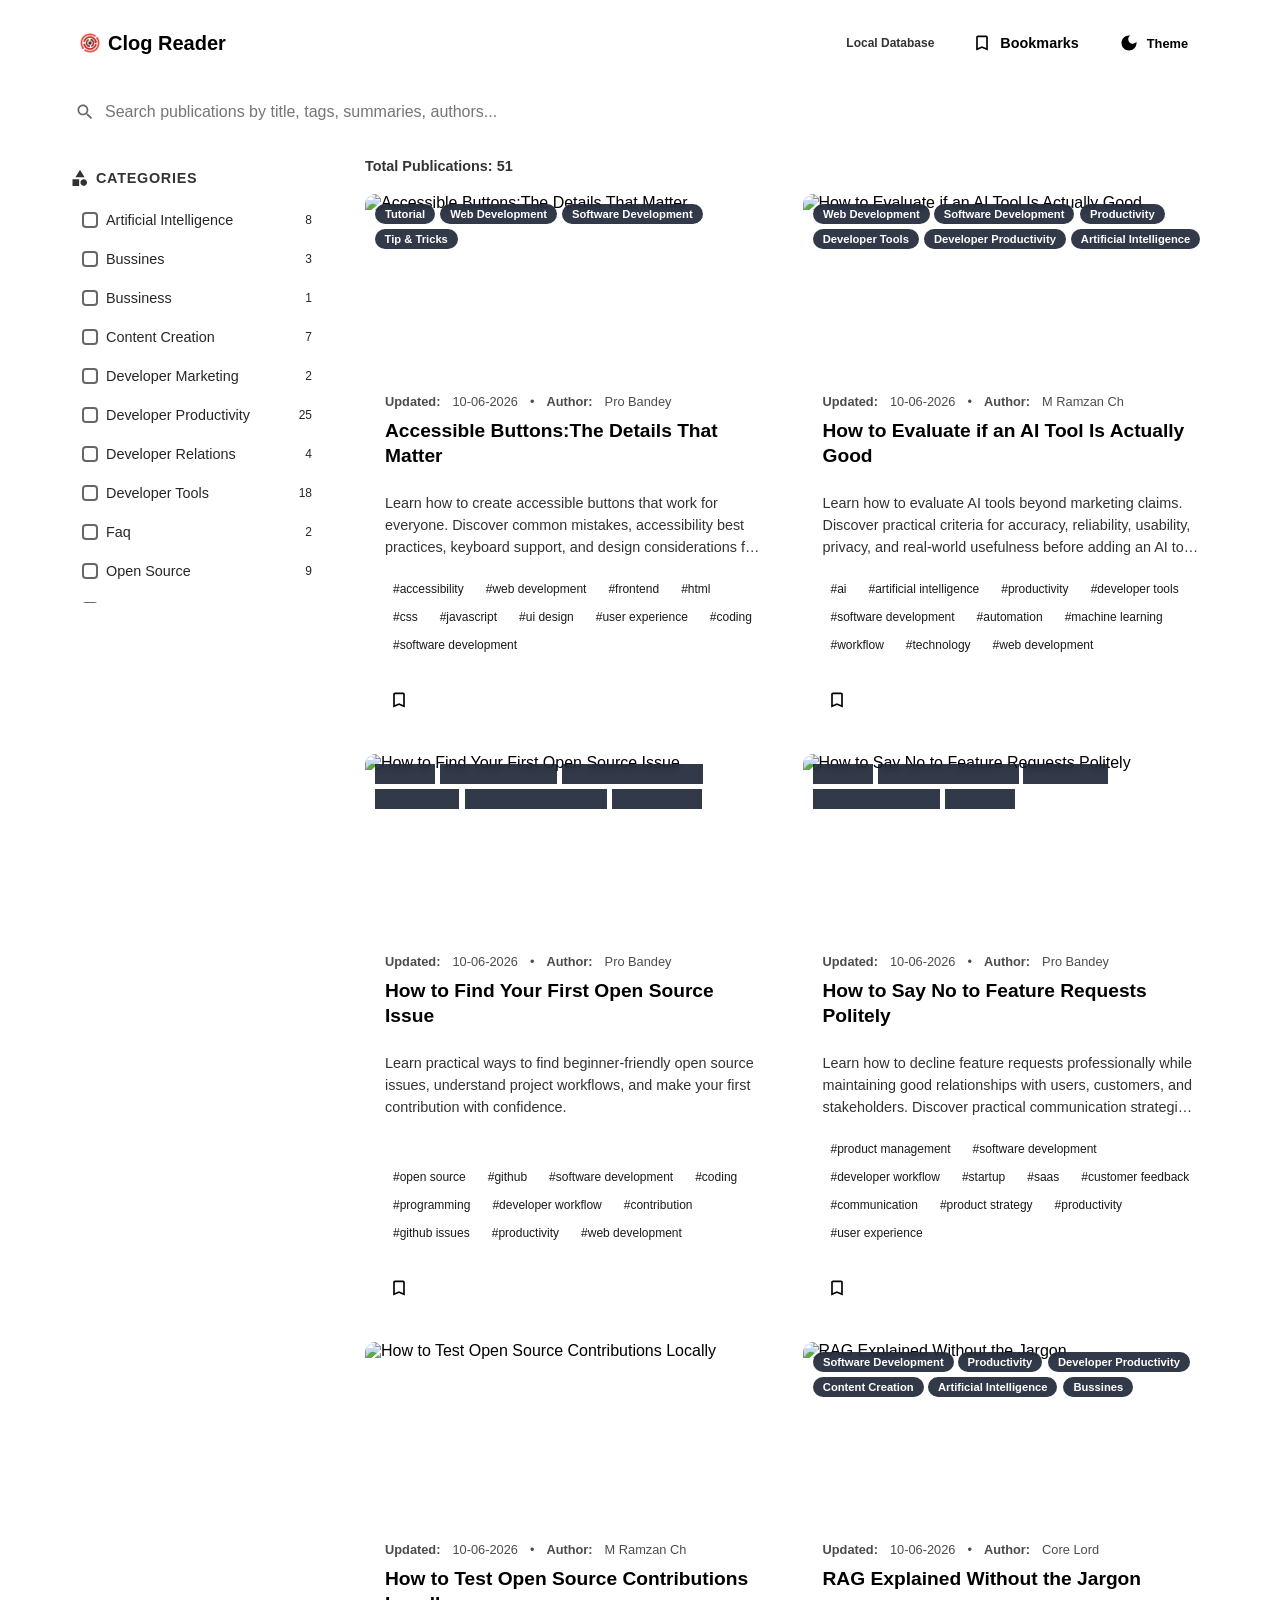
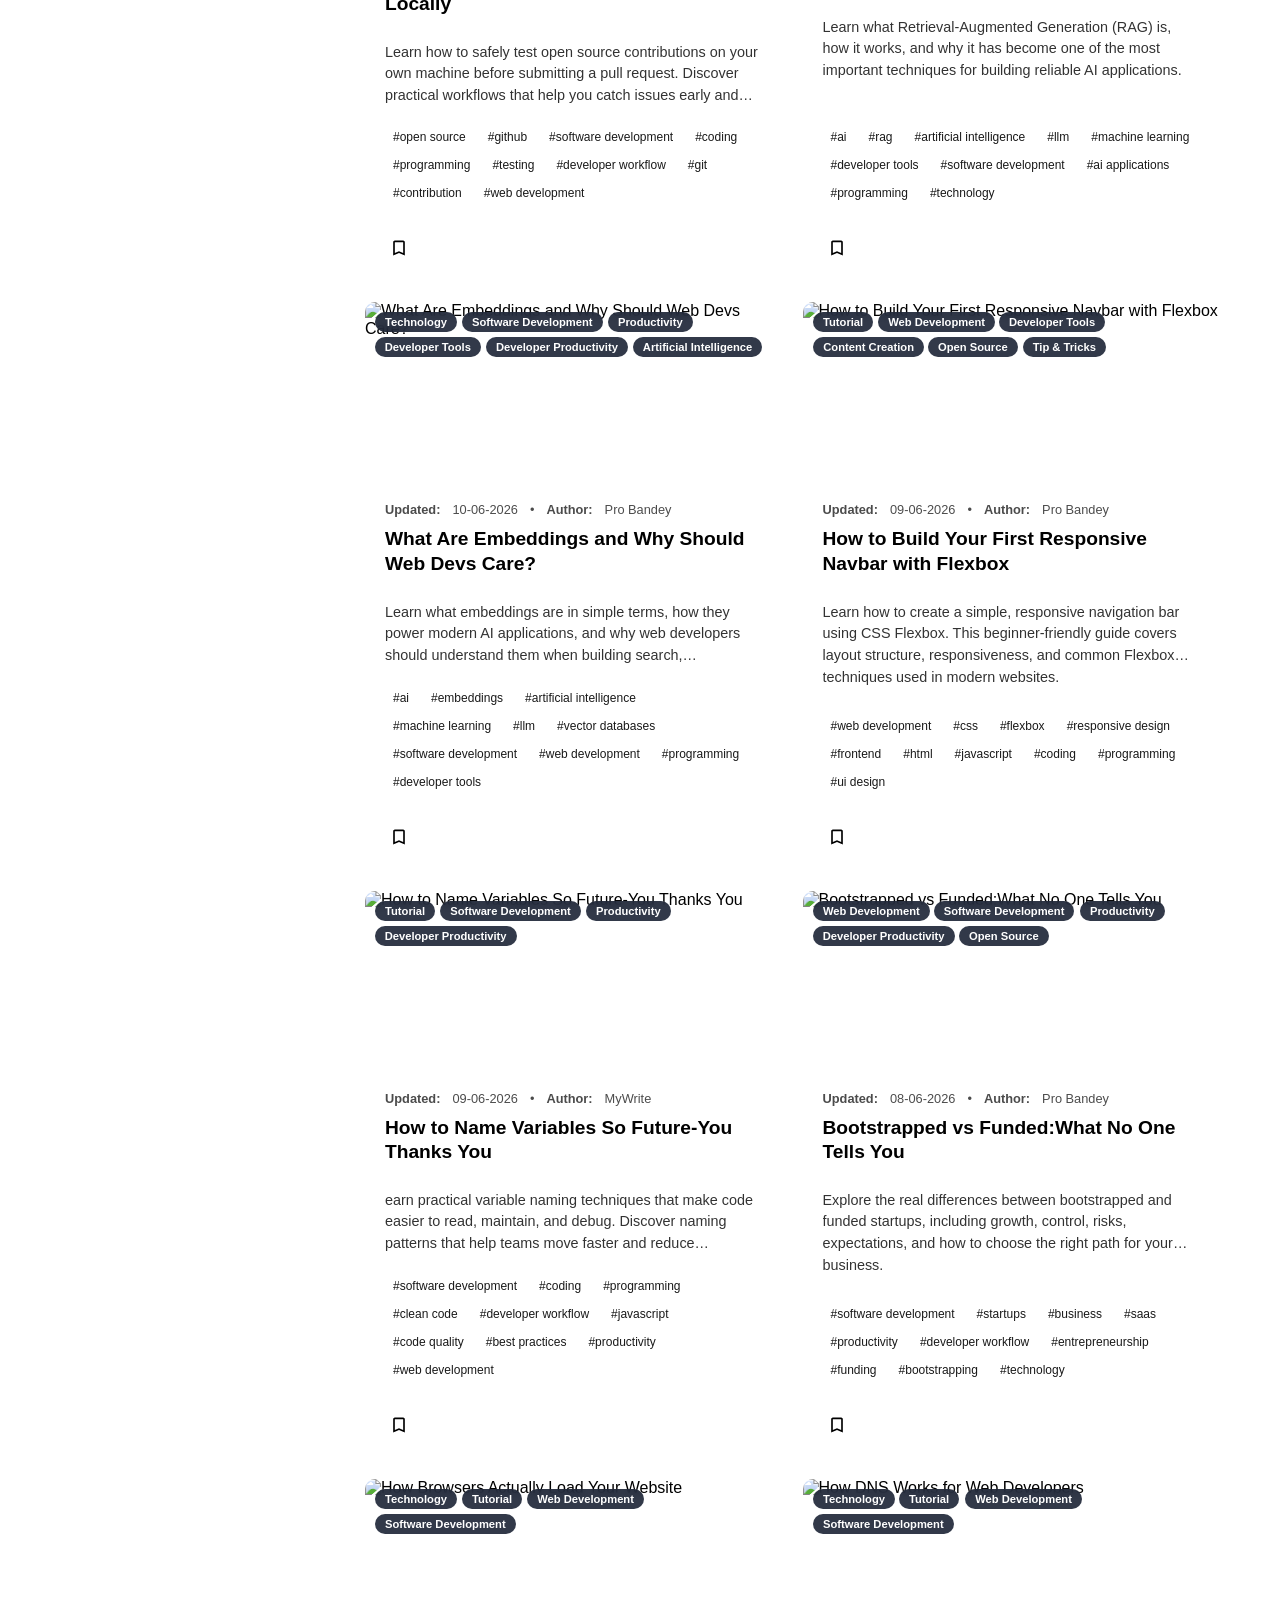
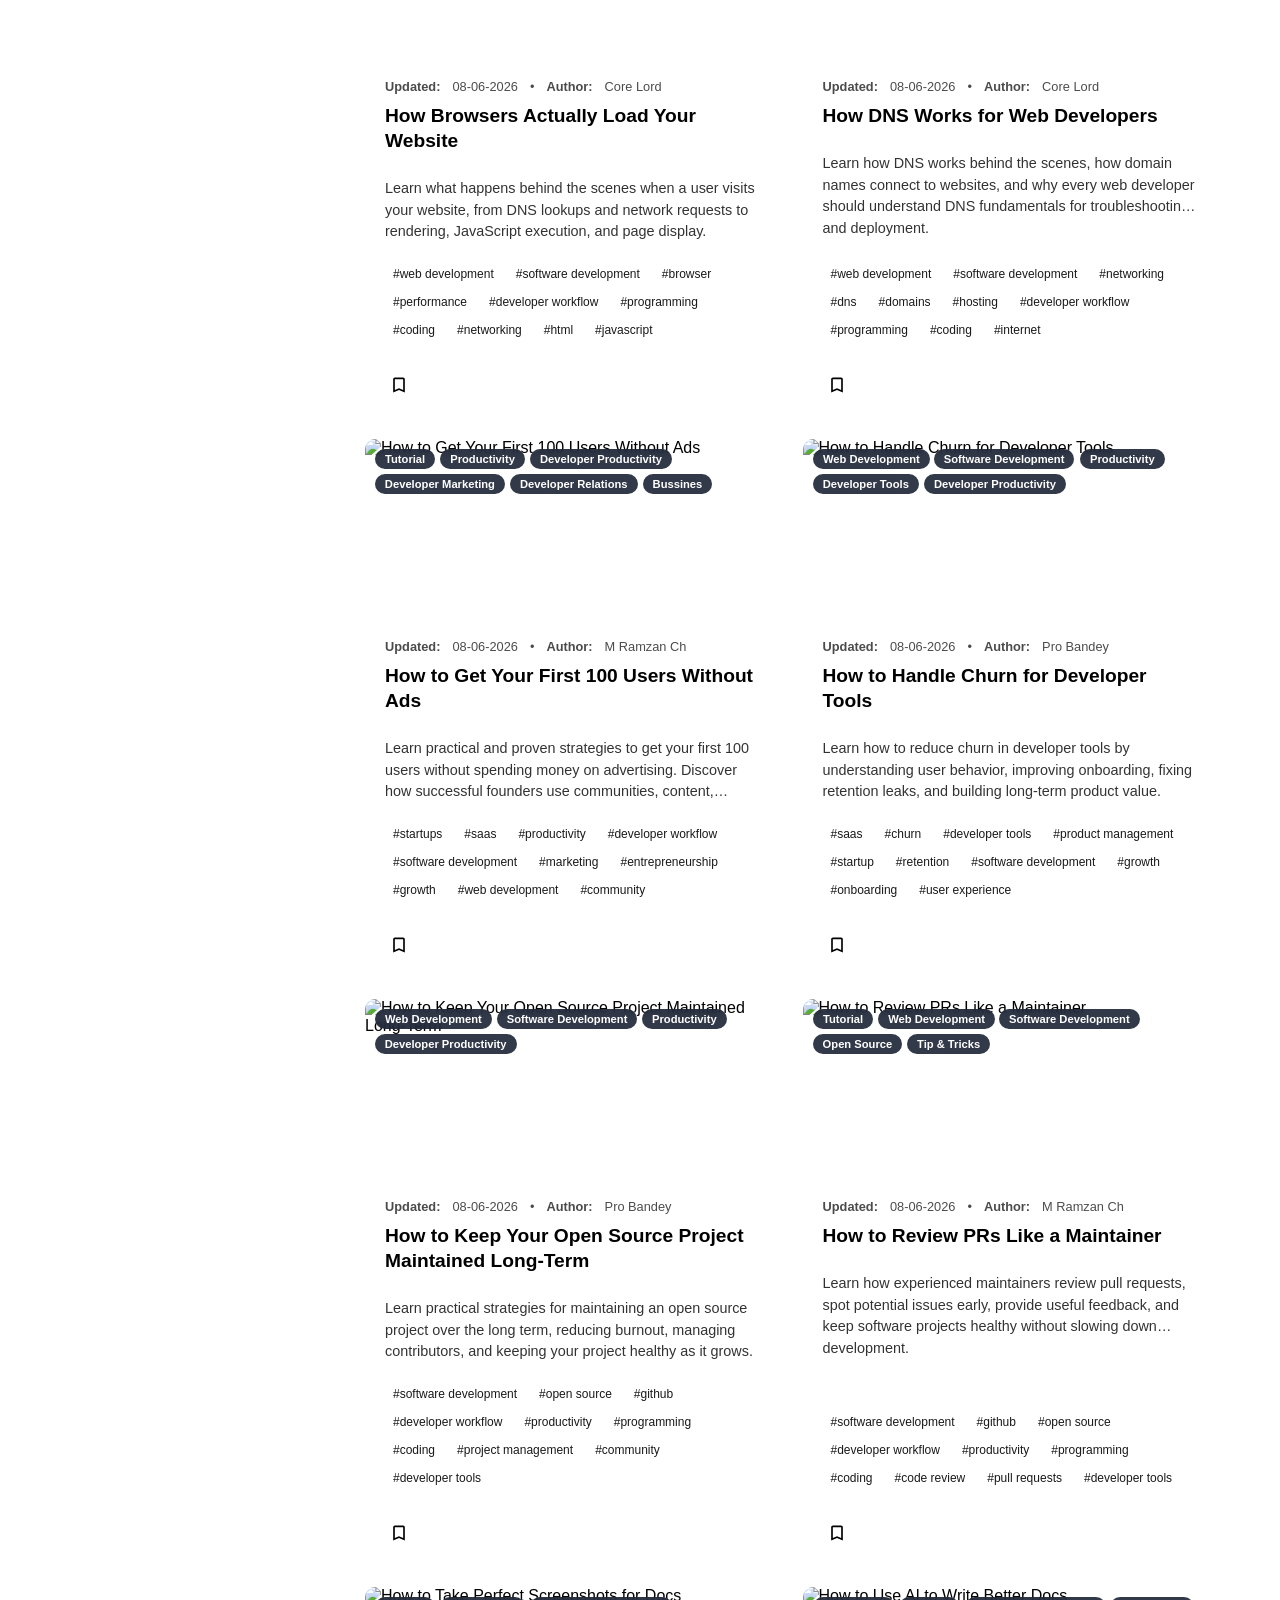
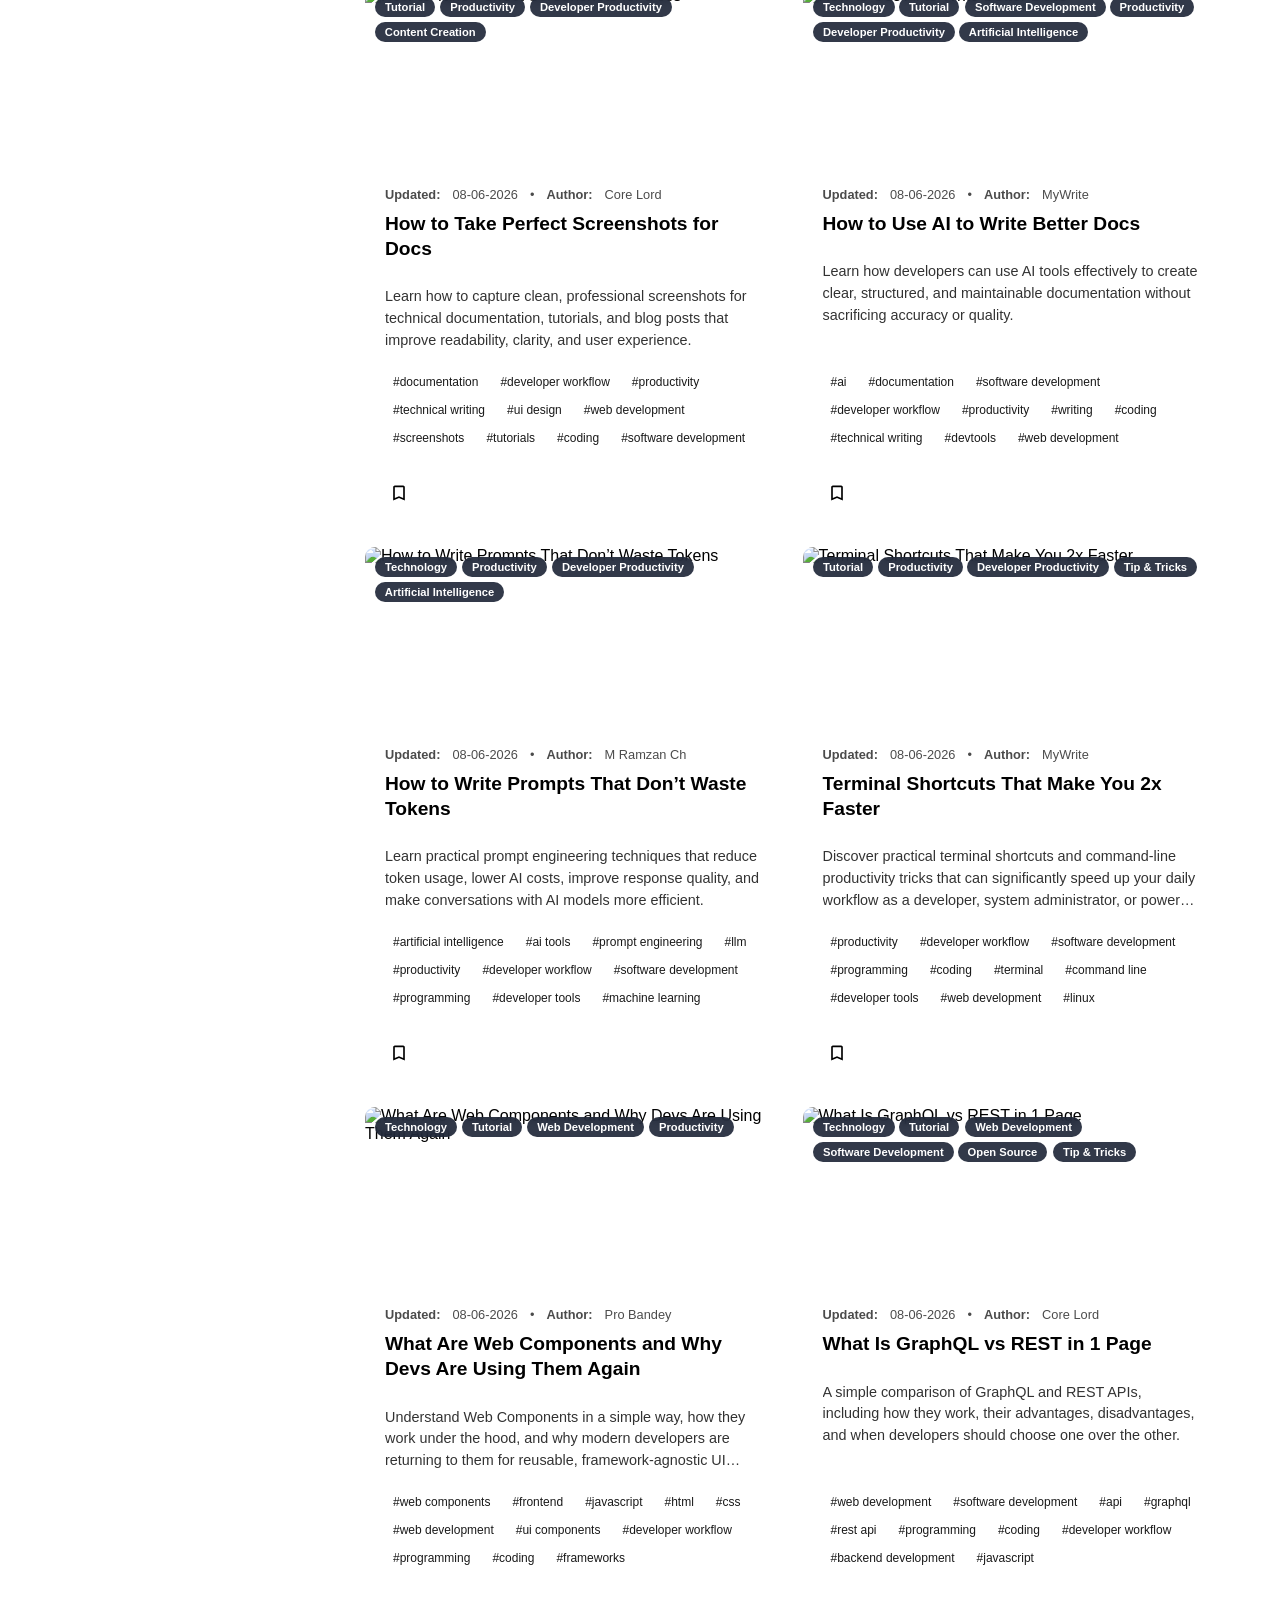
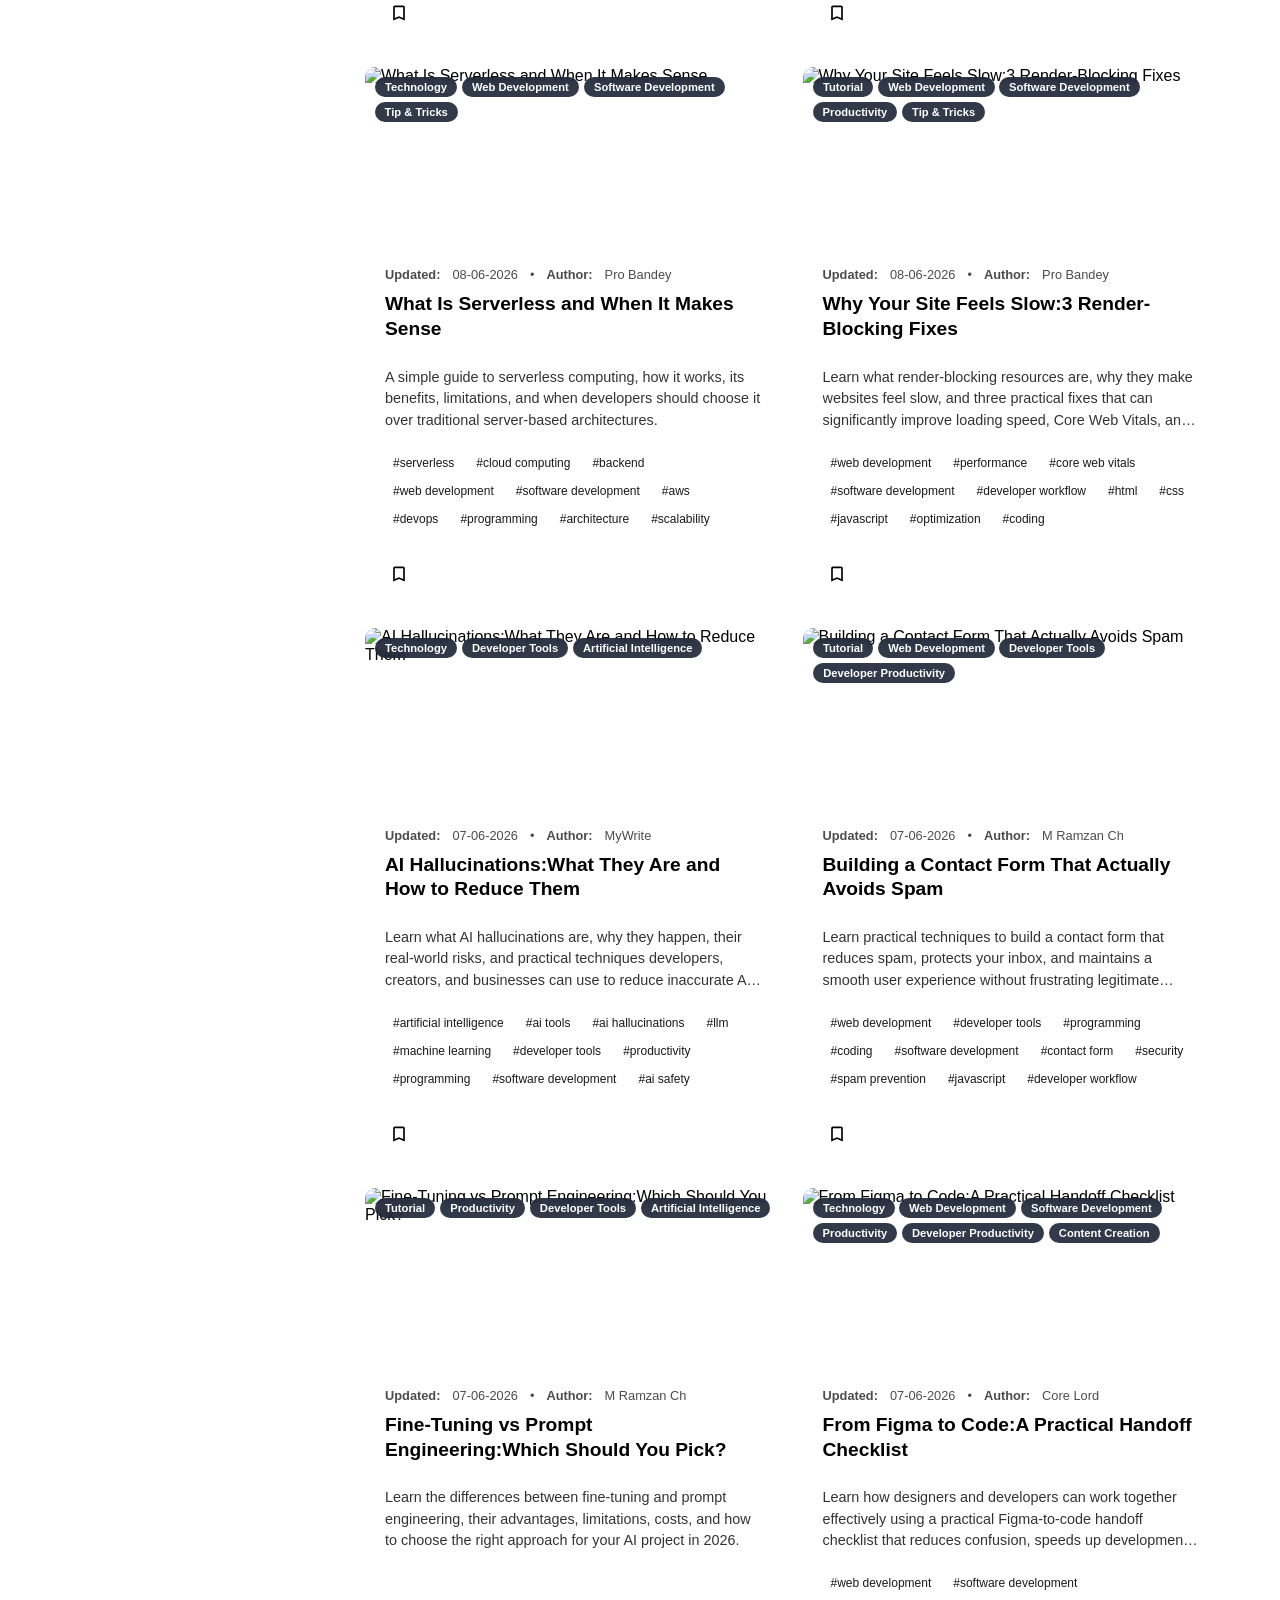
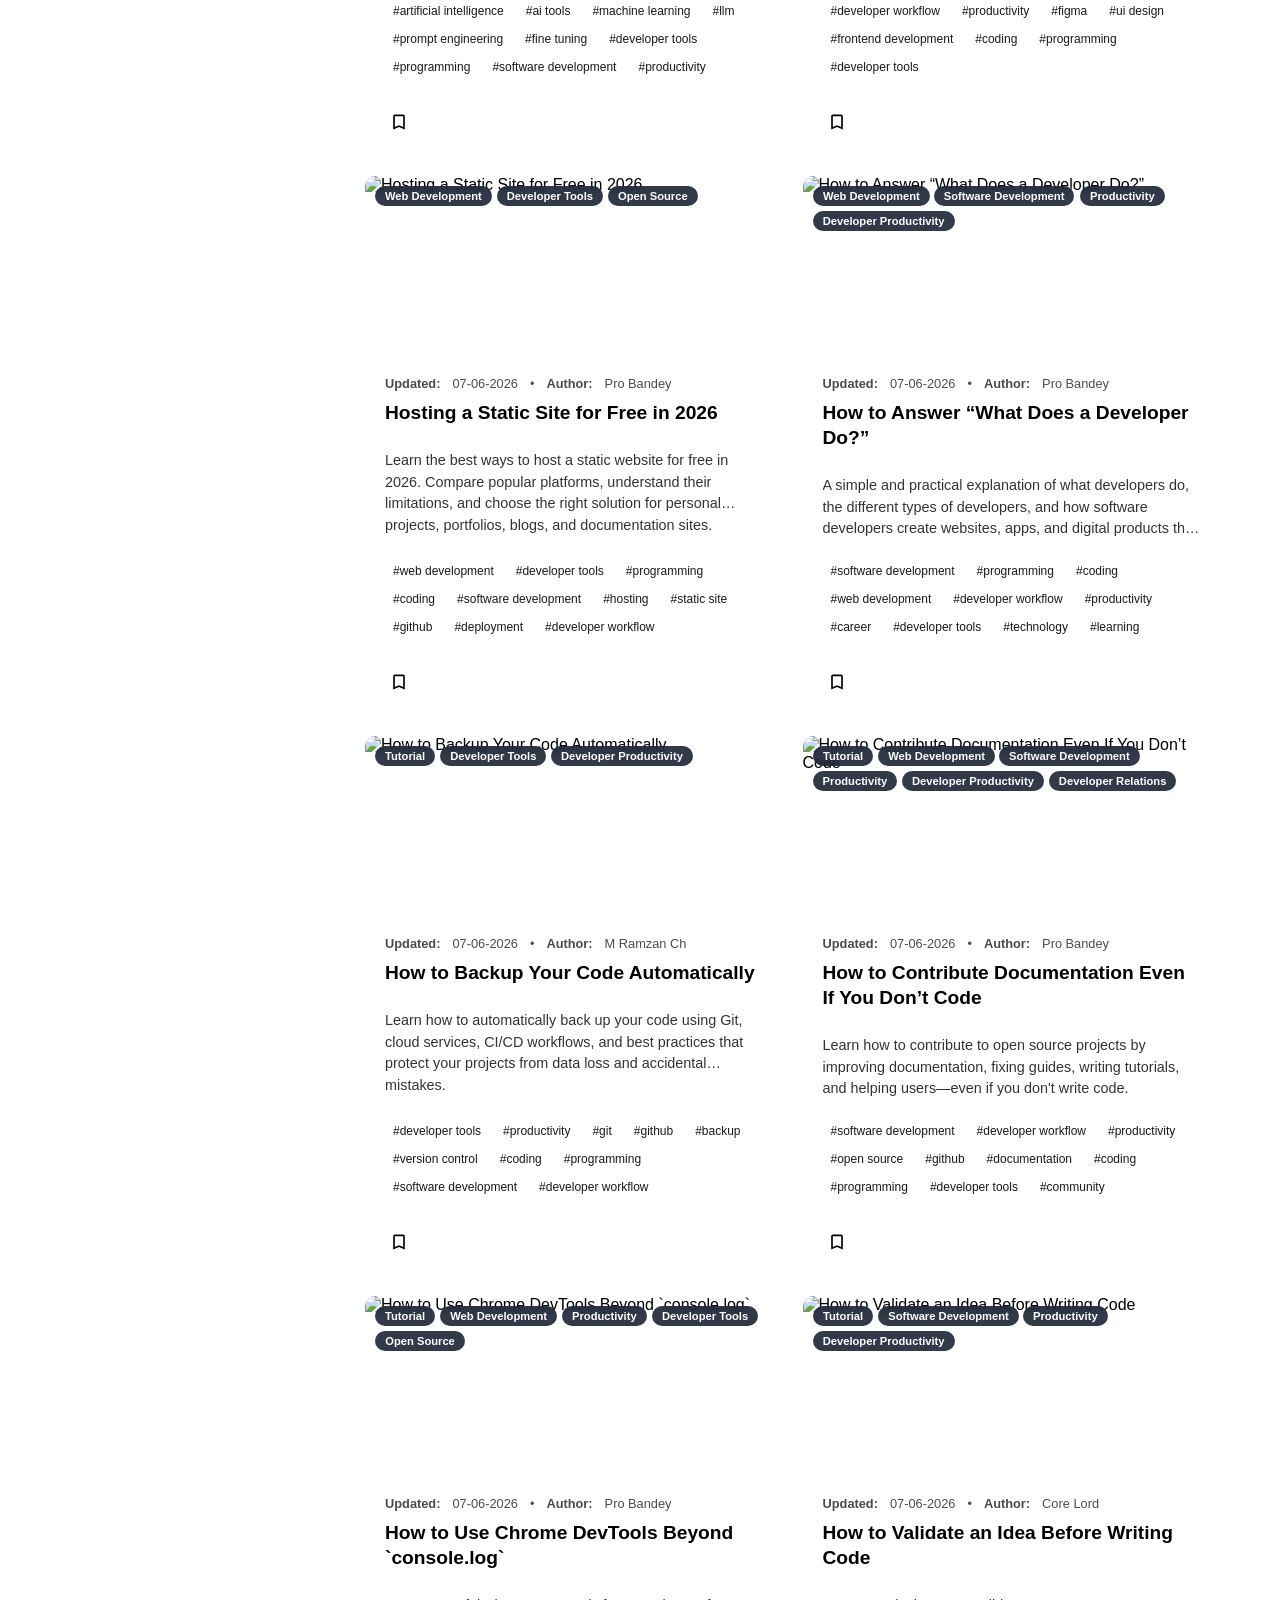
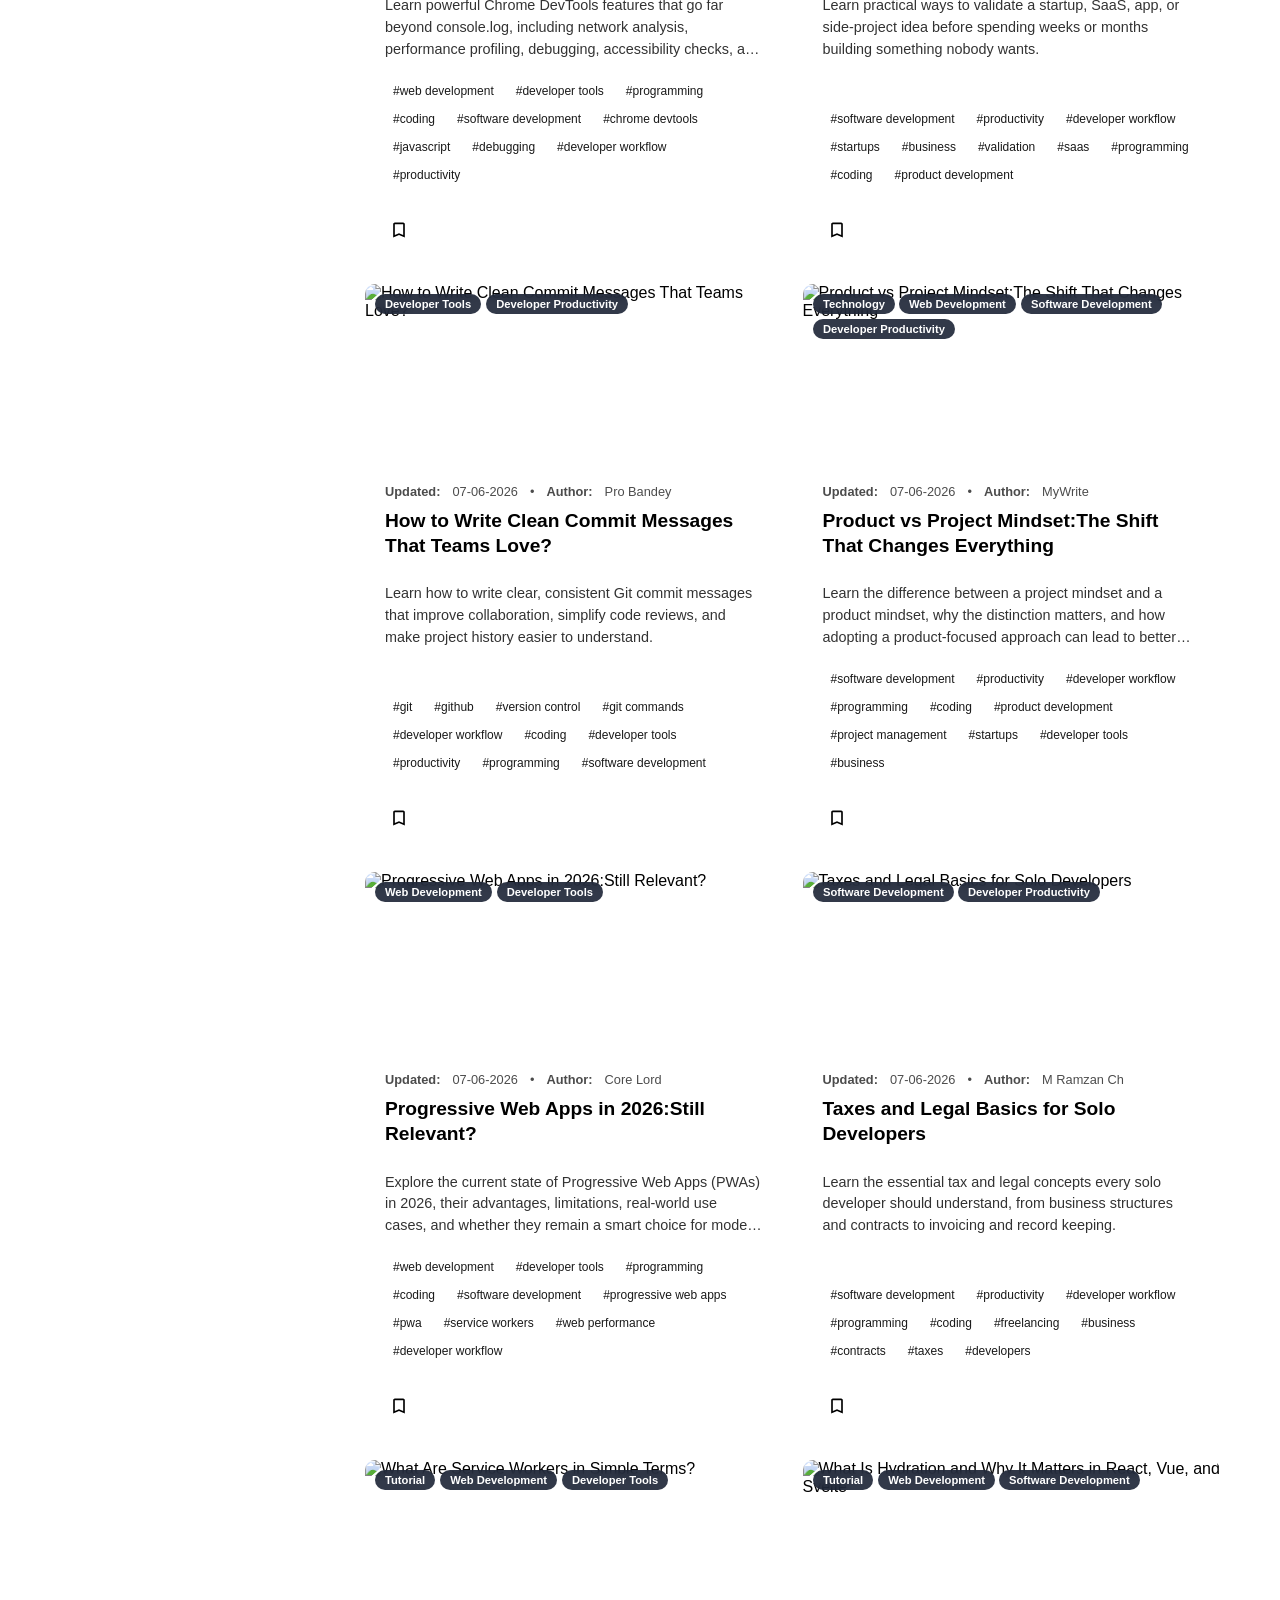
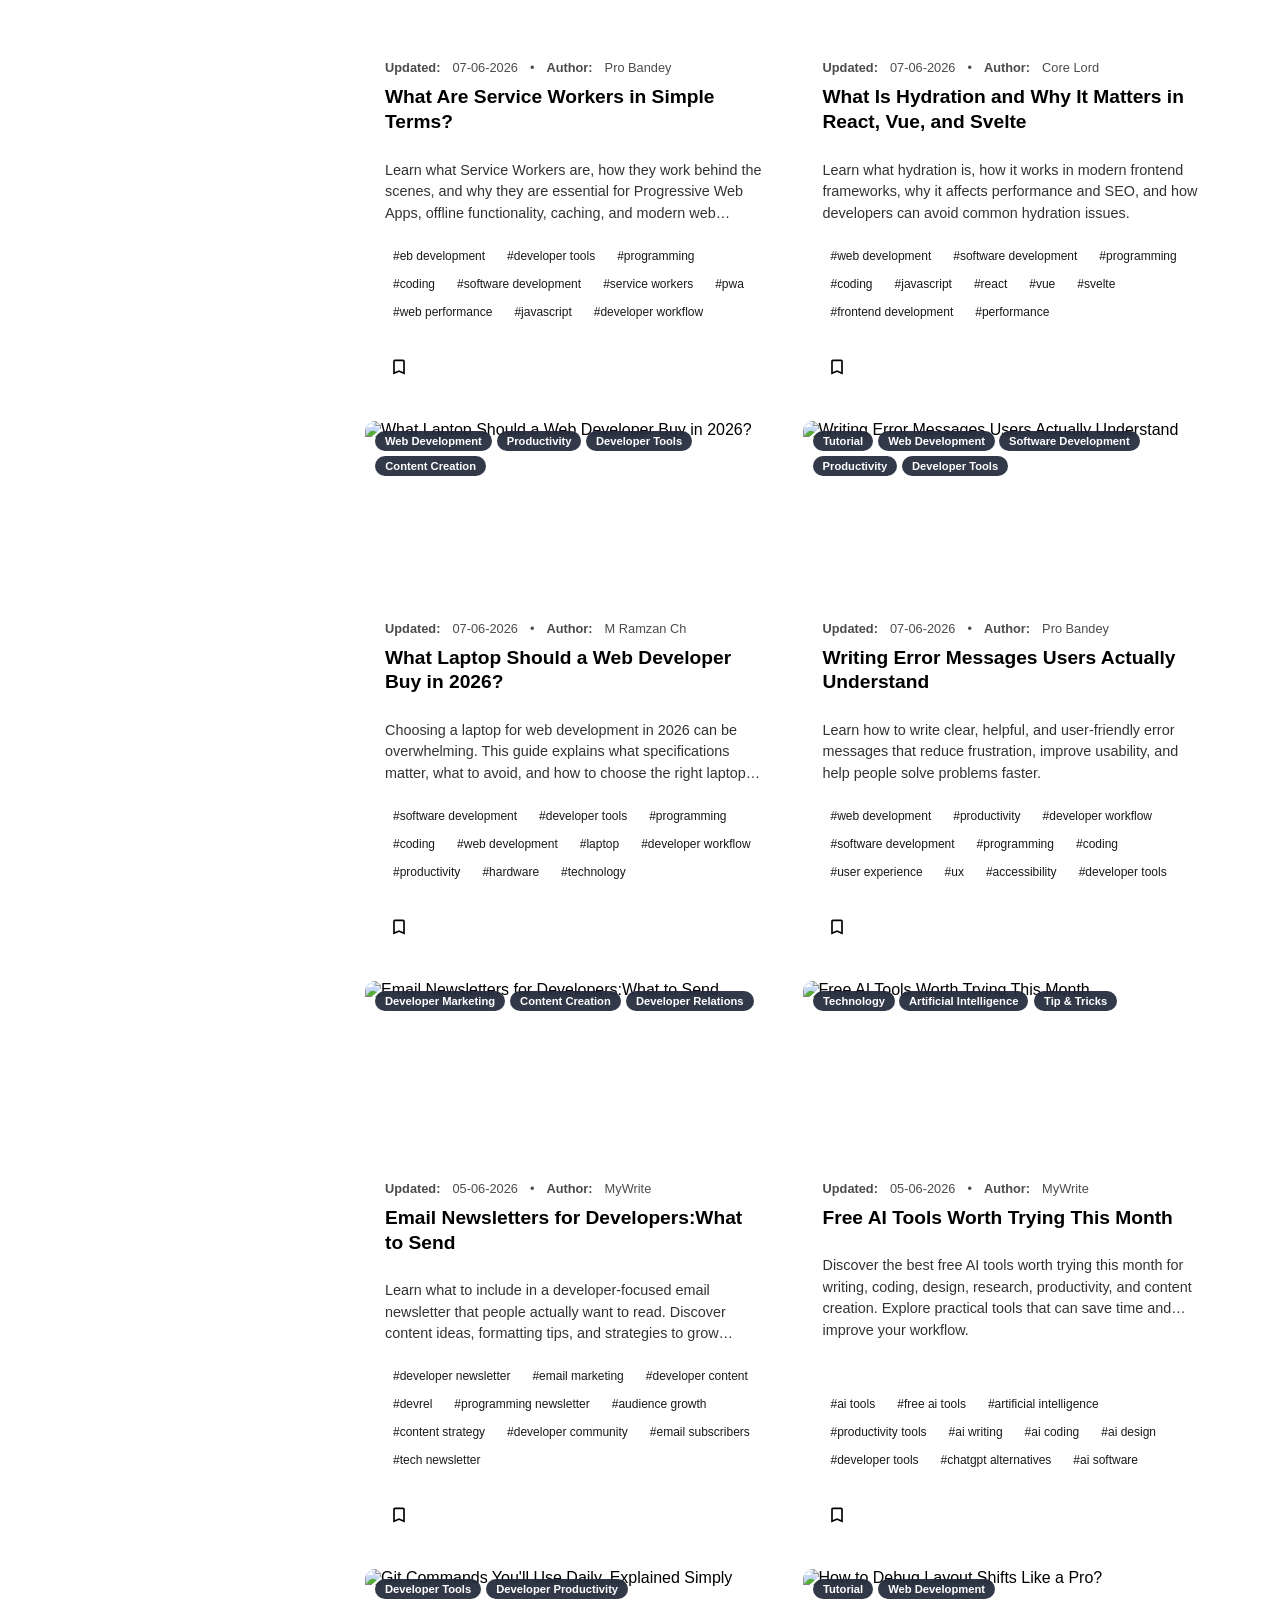
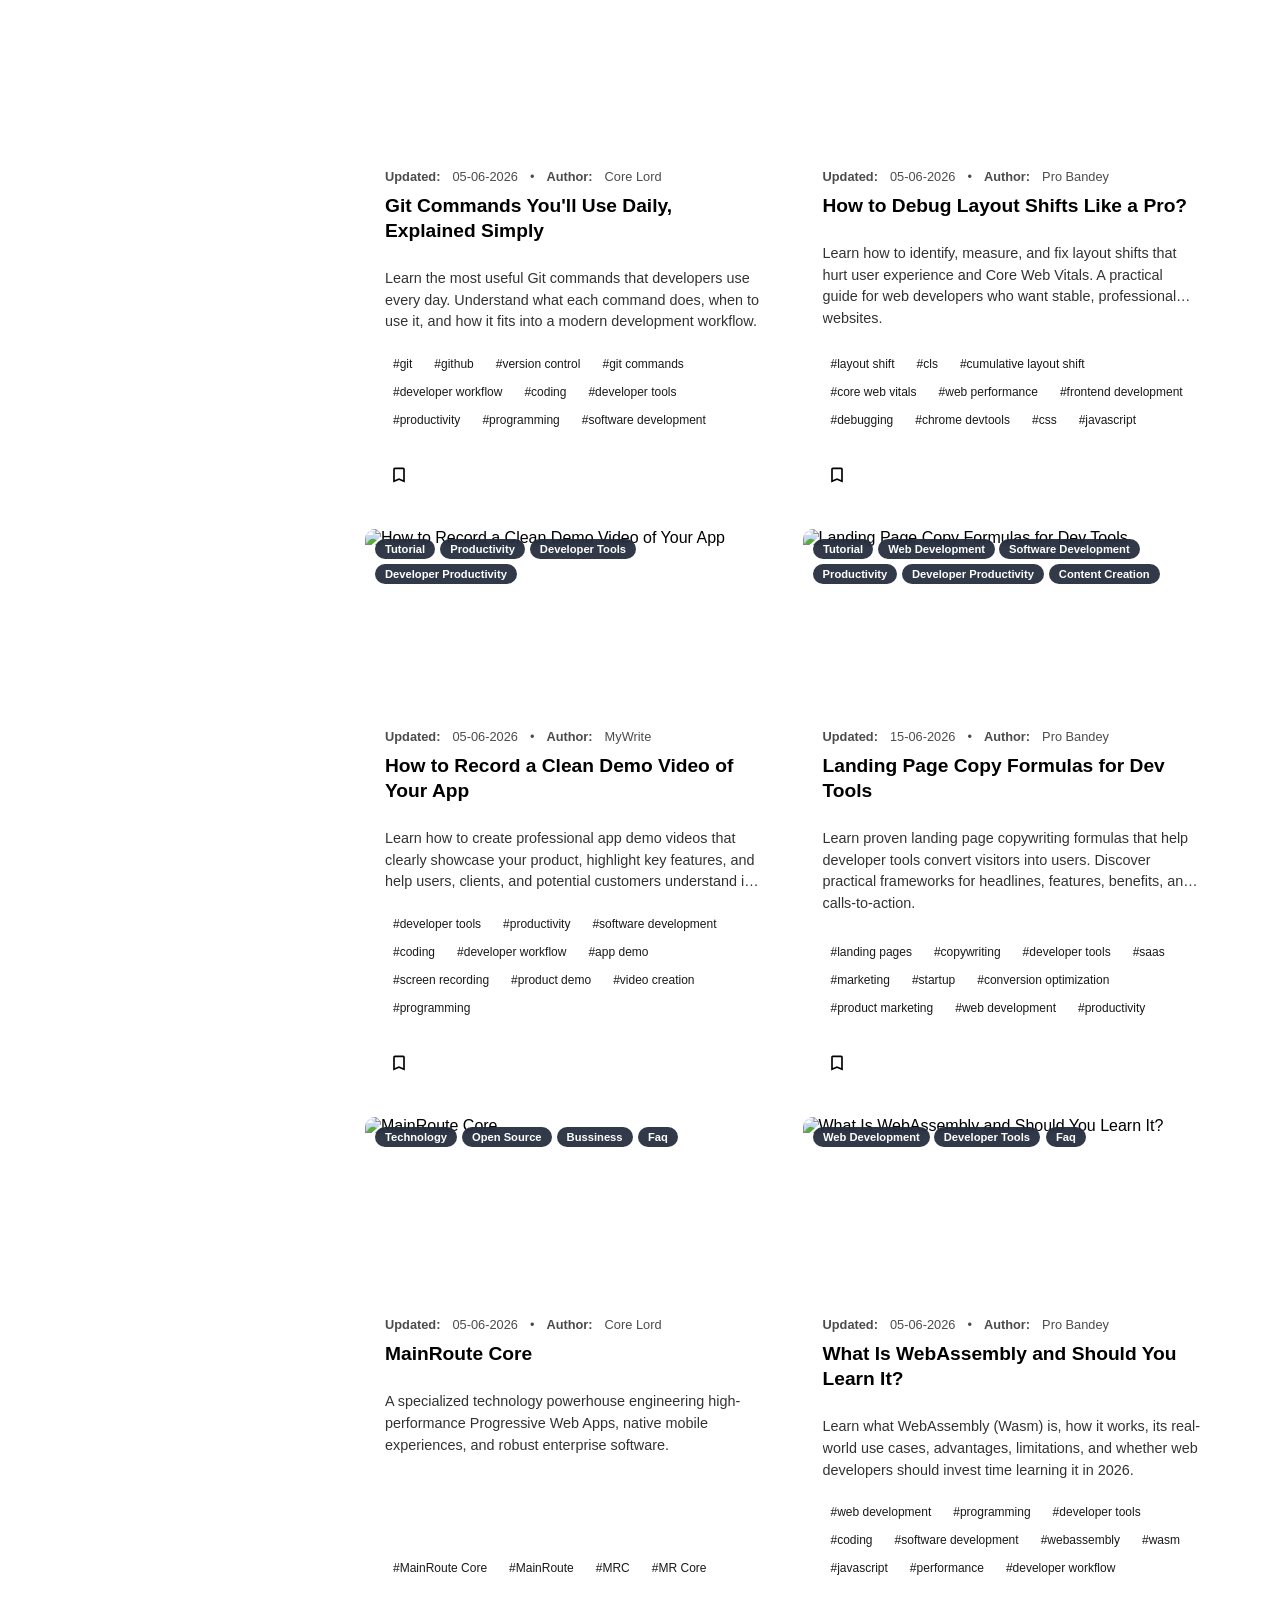
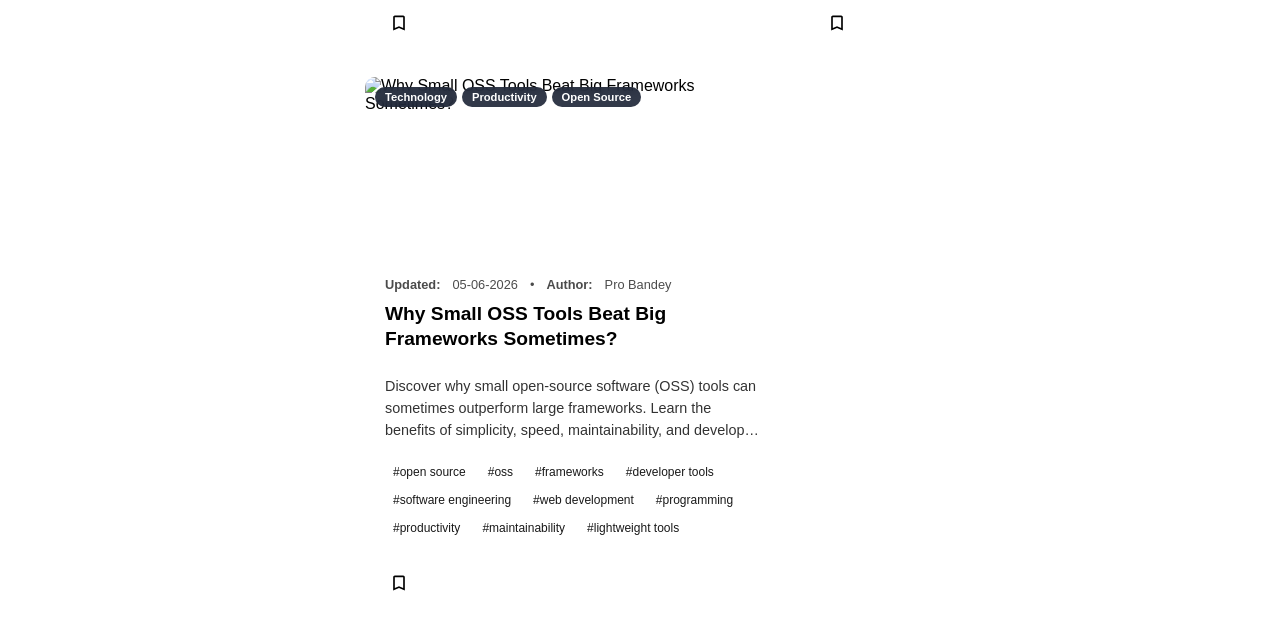
==== commit b11c546b: "update DB and fix name" ====
--- a/Reader/index.html
+++ b/Reader/index.html
@@ -3,7 +3,7 @@
 
 <head>
   <meta charset="UTF-8">
-  <title>Clog - Premium Markdown Reader</title>
+  <title>Clog Reader</title>
   <meta name="viewport" content="width=device-width,initial-scale=1">
   <meta name="theme-color" content="#181c24" />
 
--- a/Reader/reader.css
+++ b/Reader/reader.css
@@ -100,8 +100,8 @@
  }
 
  .icon {
-   width: 2.25rem;
-   height: 2.25rem;
+   width: 1.25rem;
+   height: 1.25rem;
    fill: currentColor;
    vertical-align: middle;
    display: inline-block;
@@ -198,6 +198,11 @@
    border: 1px solid rgba(244, 66, 52, .2)
  }
 
+ @media (max-width: 480px) {
+  .status-badge {
+    display: none;
+  }
+ }
  #nav-bookmark-toggle.active {
    background: var(--primary);
    color: white;
@@ -275,7 +280,7 @@
  .sidebar {
    display: flex;
    flex-direction: column;
-   gap: 20px;
+   gap: 10px;
    transition: background-color var(--transition), border-color var(--transition)
  }
 
@@ -283,7 +288,7 @@
    background: var(--bg-card);
    border: 1px solid var(--border);
    border-radius: var(--radius);
-   padding: 20px;
+   padding: 10px;
    box-shadow: var(--shadow)
  }
 
@@ -303,10 +308,12 @@
  .filter-list {
    display: flex;
    flex-direction: column;
+   max-height: 400px;
+   overflow: hidden auto;
    gap: 5px;
    margin: 0;
    padding: 0;
-   list-style: none
+   list-style: none;
  }
 
  .filter-item {
@@ -793,17 +800,15 @@
 
    .sidebar {
      position: fixed;
-     top: 0;
-     right: -320px;
+     top: 40px;
+     right: -100%;
      width: 300px;
      height: 100vh;
-     background: var(--bg-card);
+     background:transparent;
      z-index: 999;
-     box-shadow: -4px 0 20px rgba(0, 0, 0, .25);
      transition: right .3s cubic-bezier(.4, 0, .2, 1);
      padding: 30px 20px;
      overflow-y: auto;
-     border-left: 1px solid var(--border)
    }
 
    .sidebar.active {
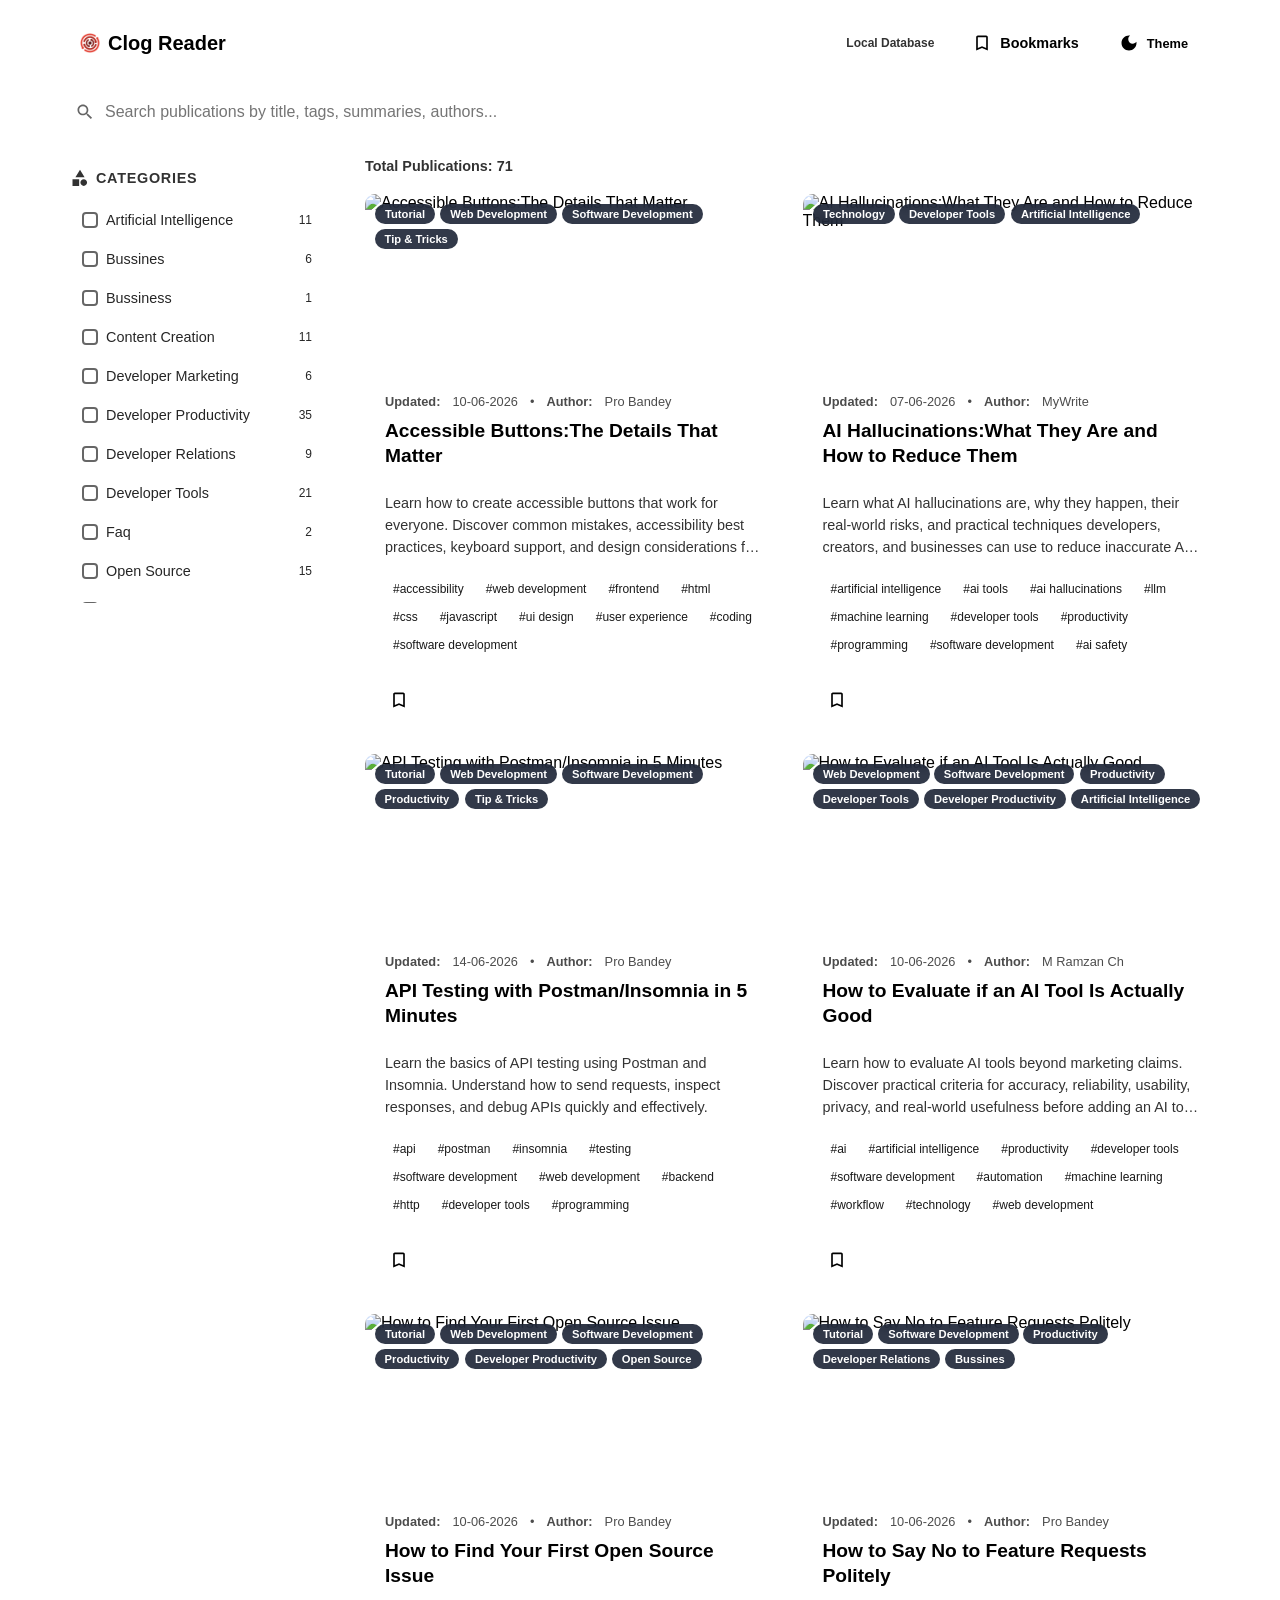
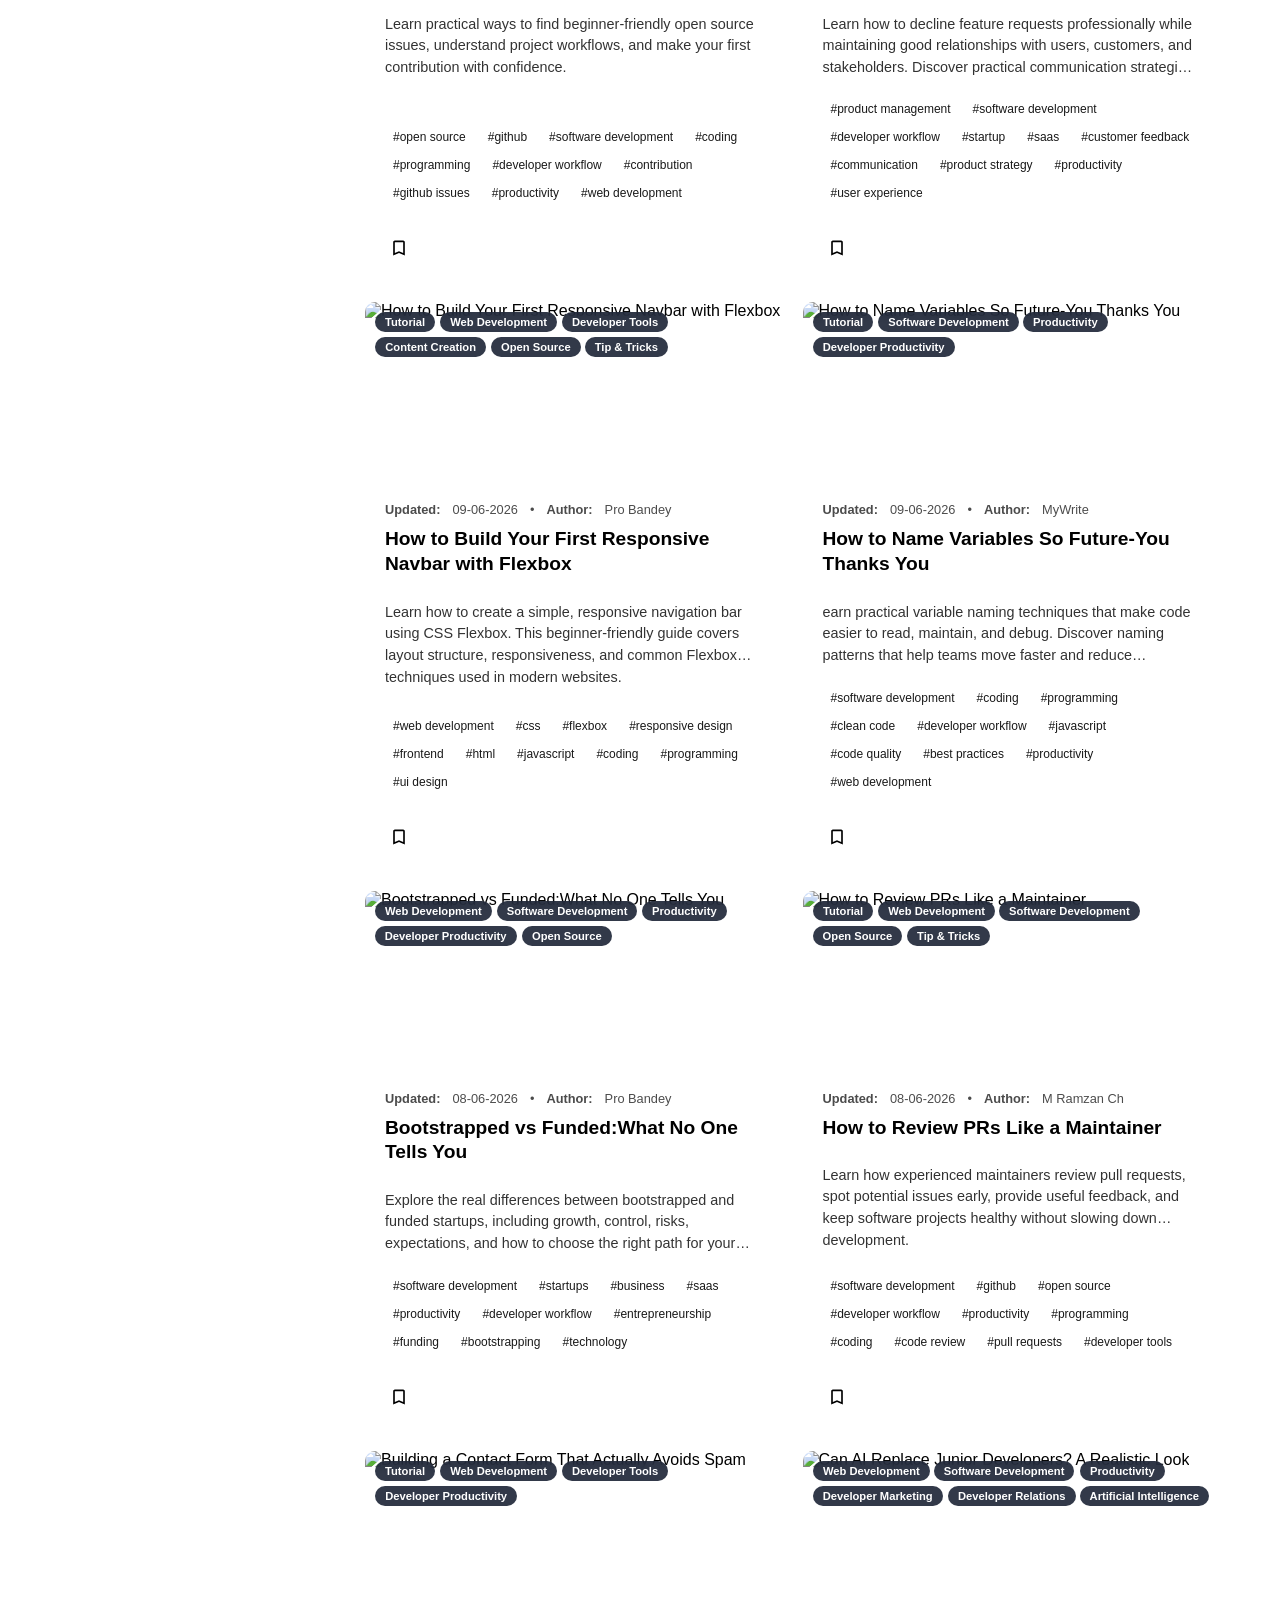
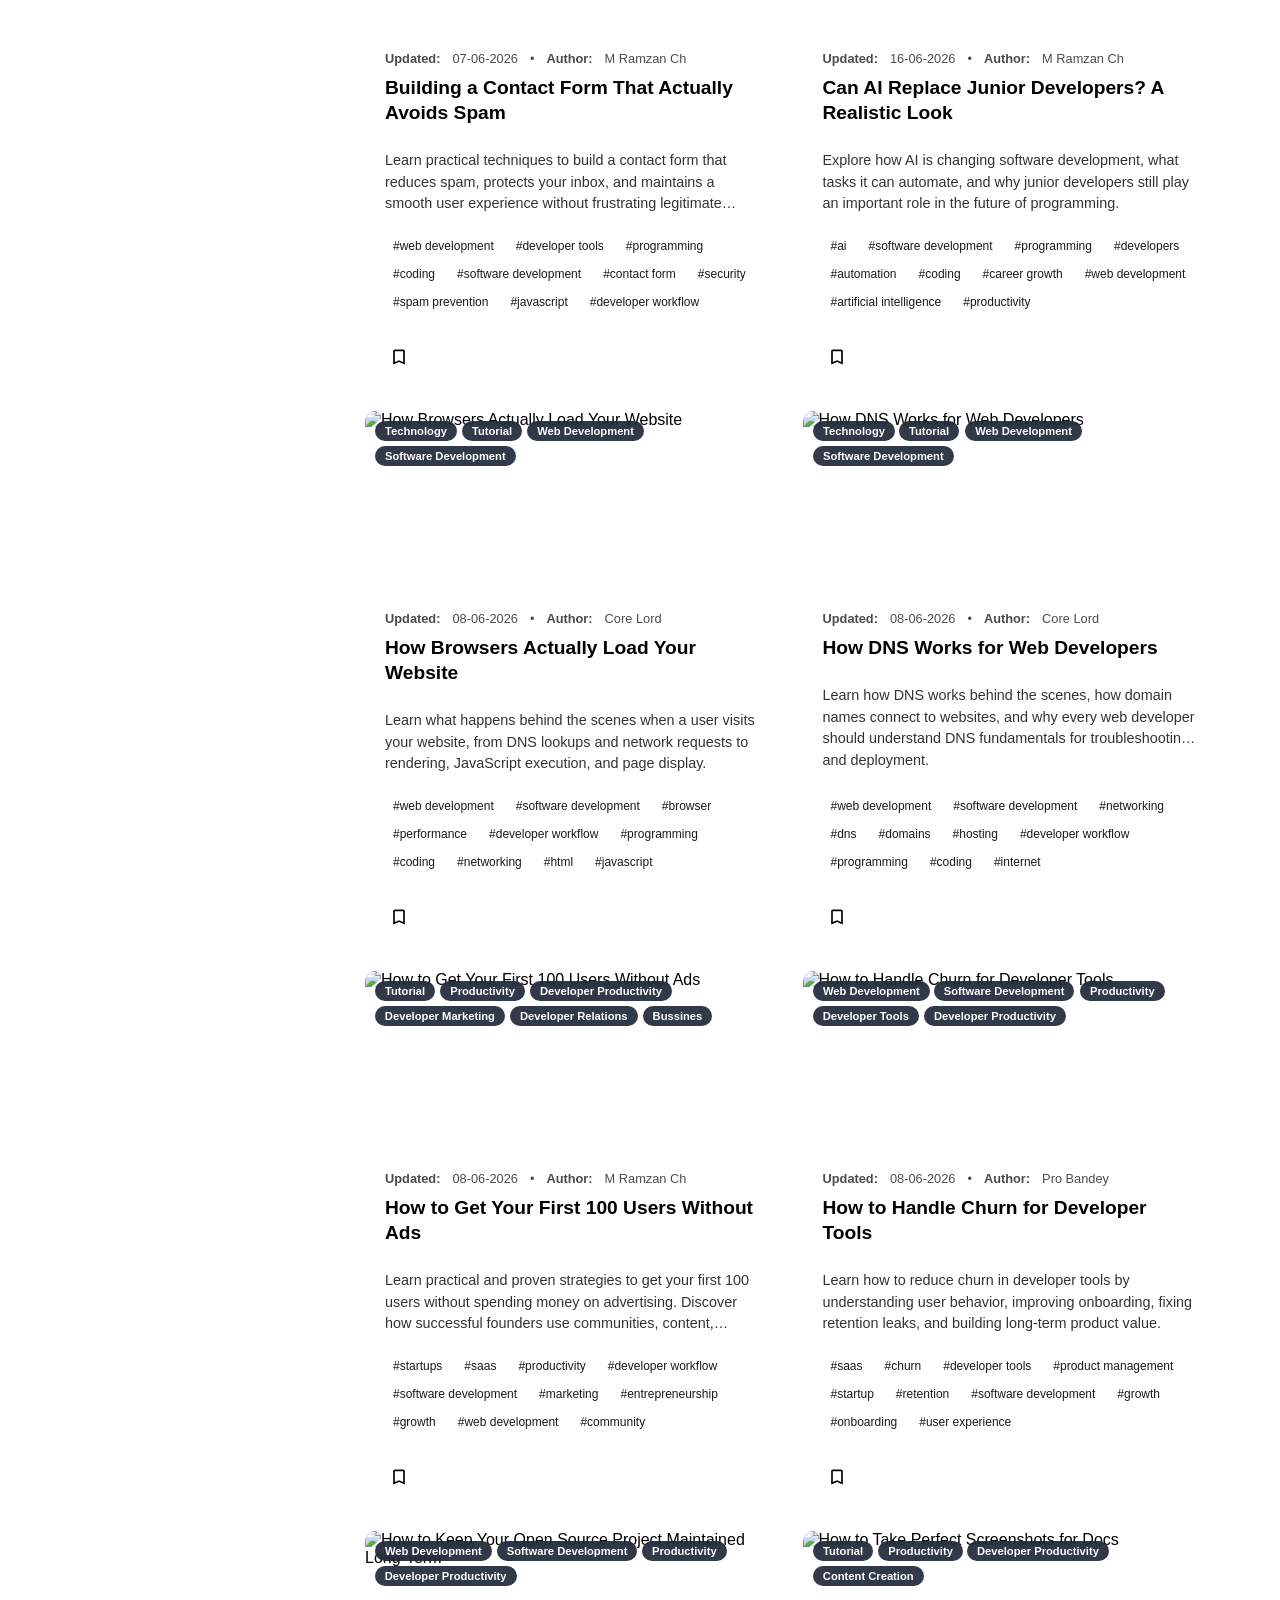
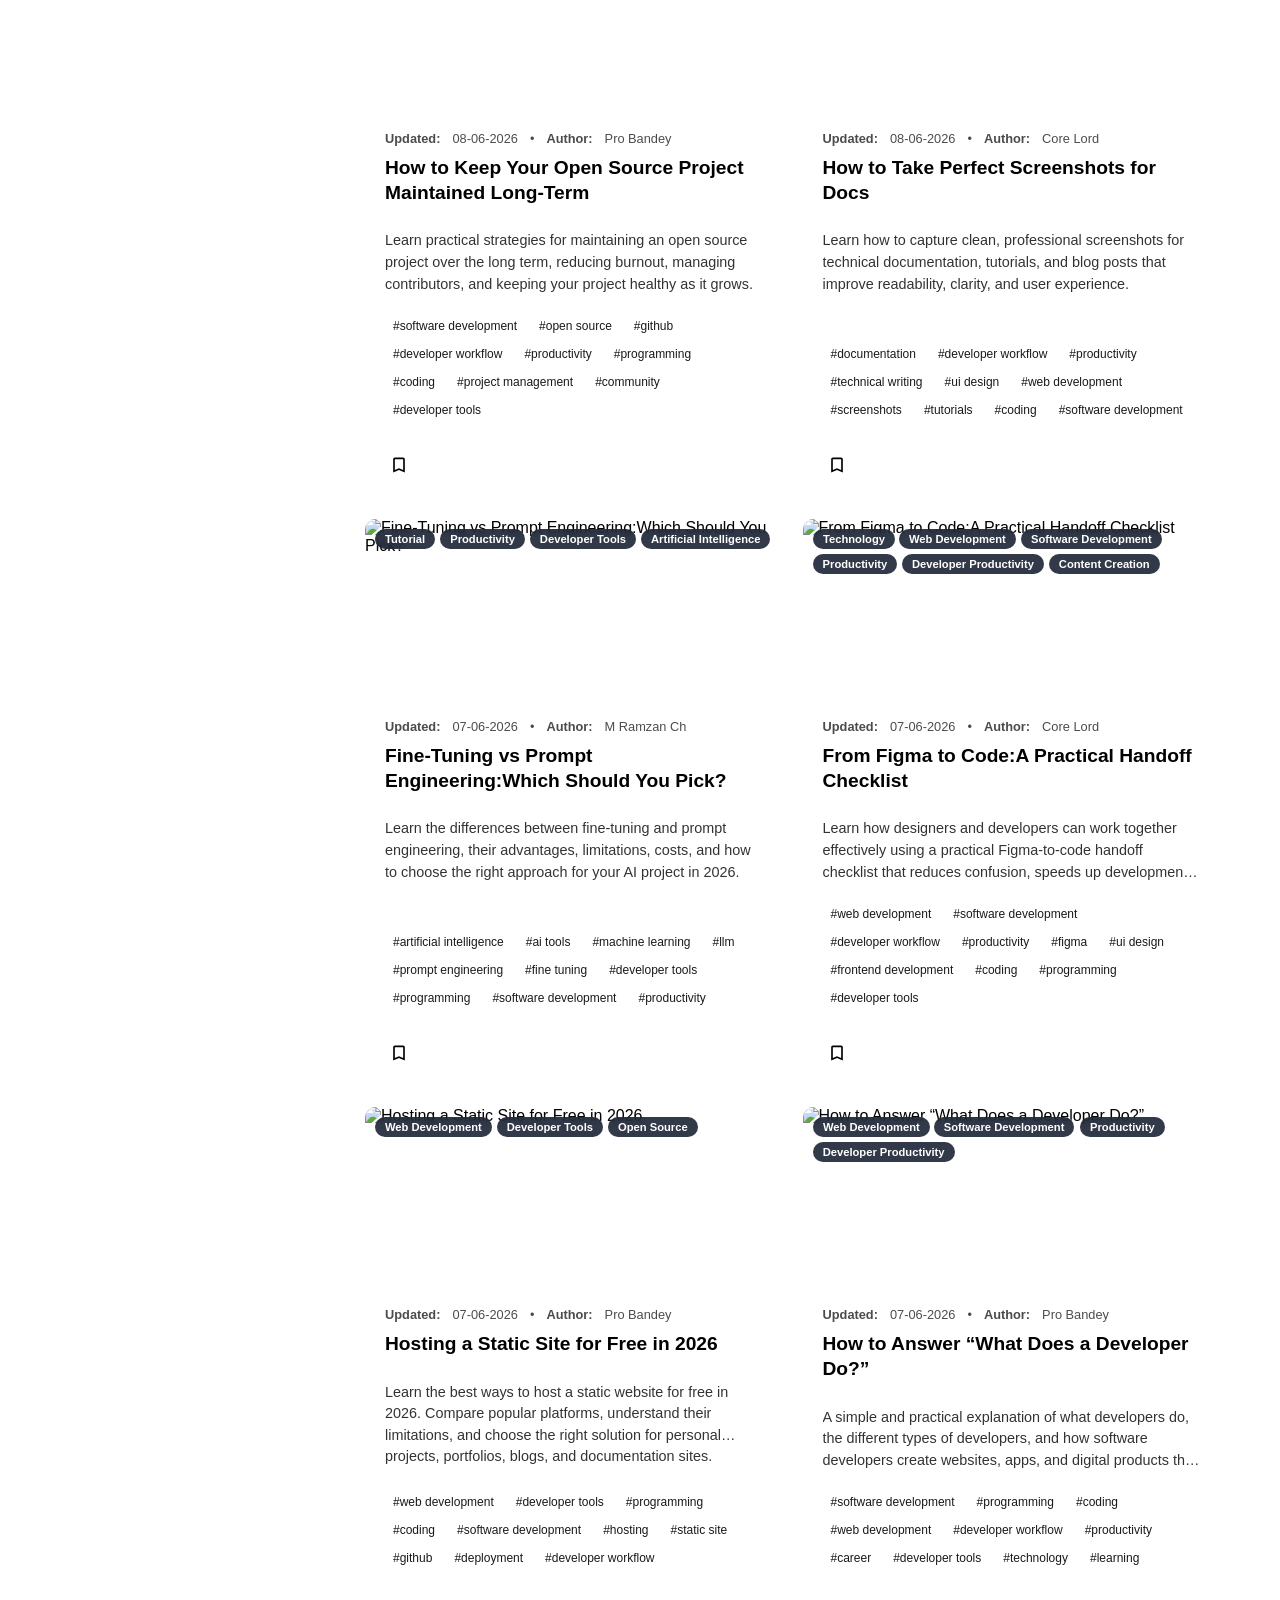
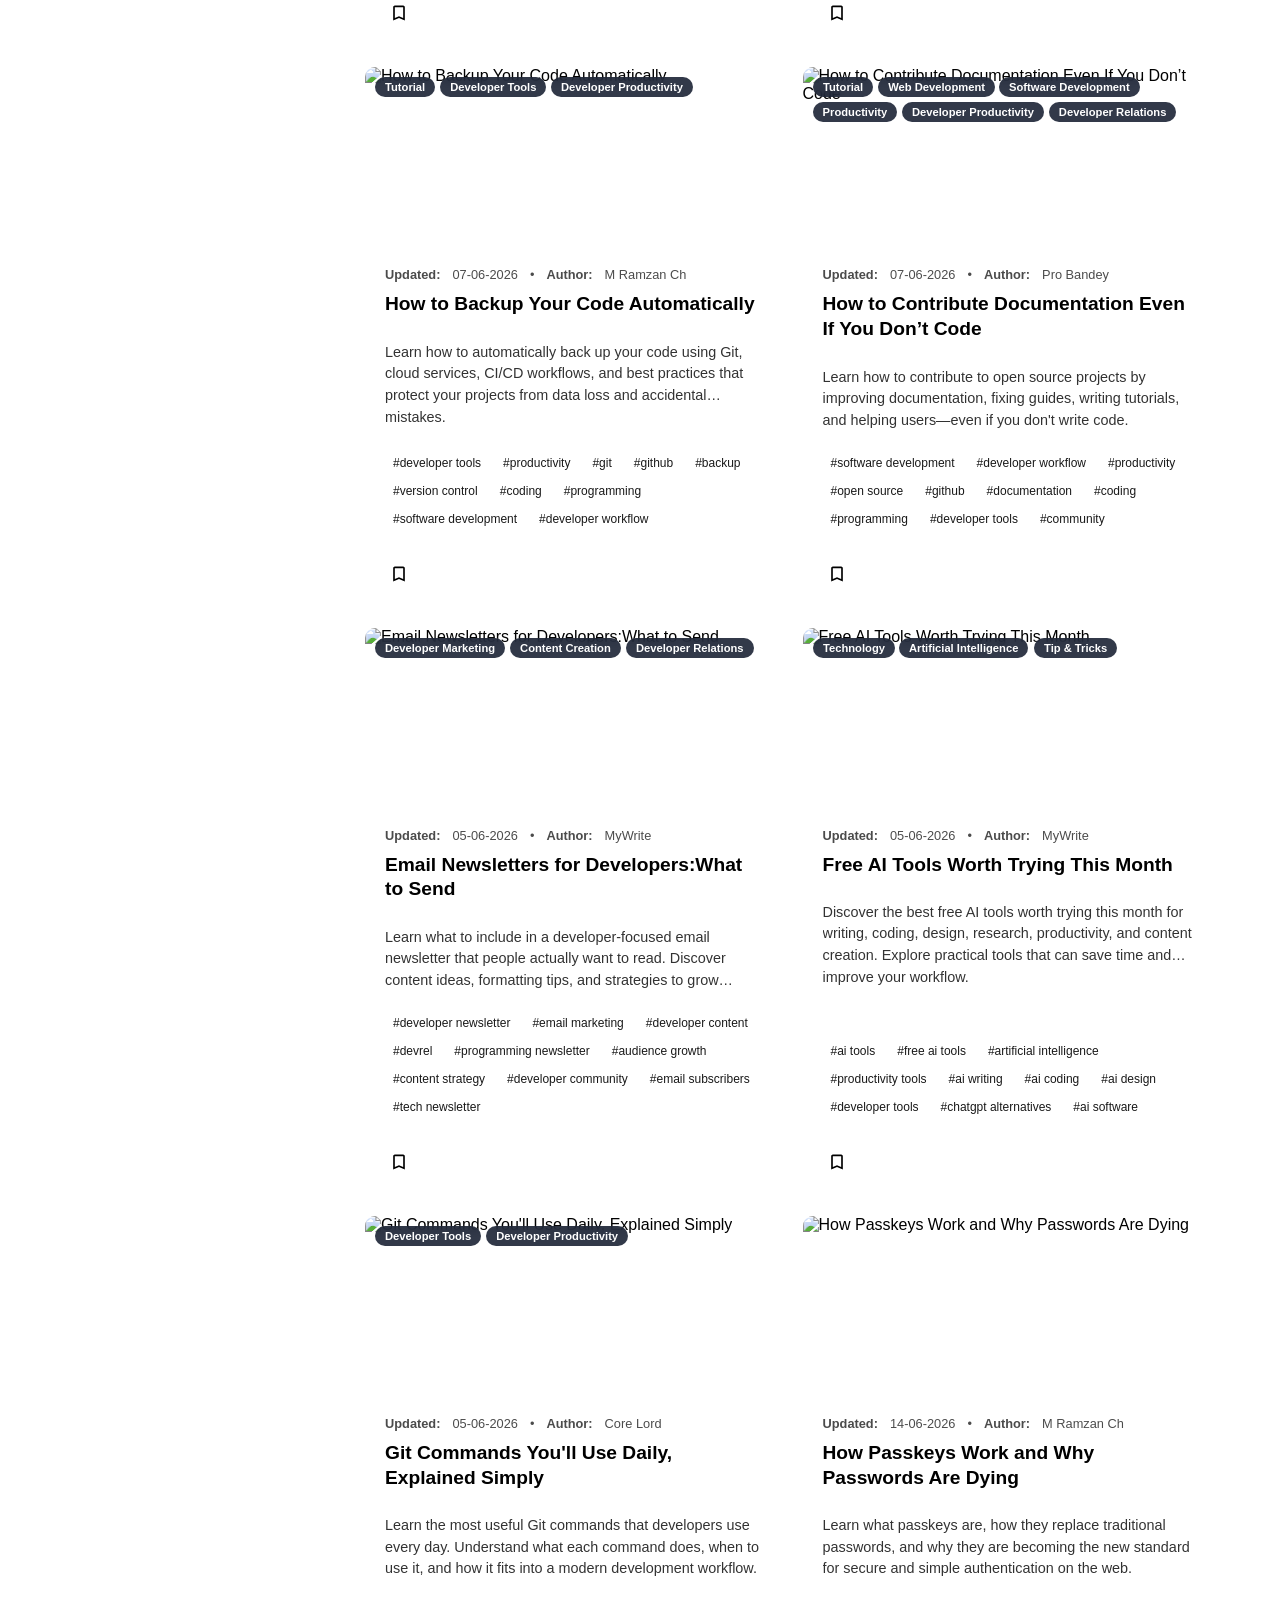
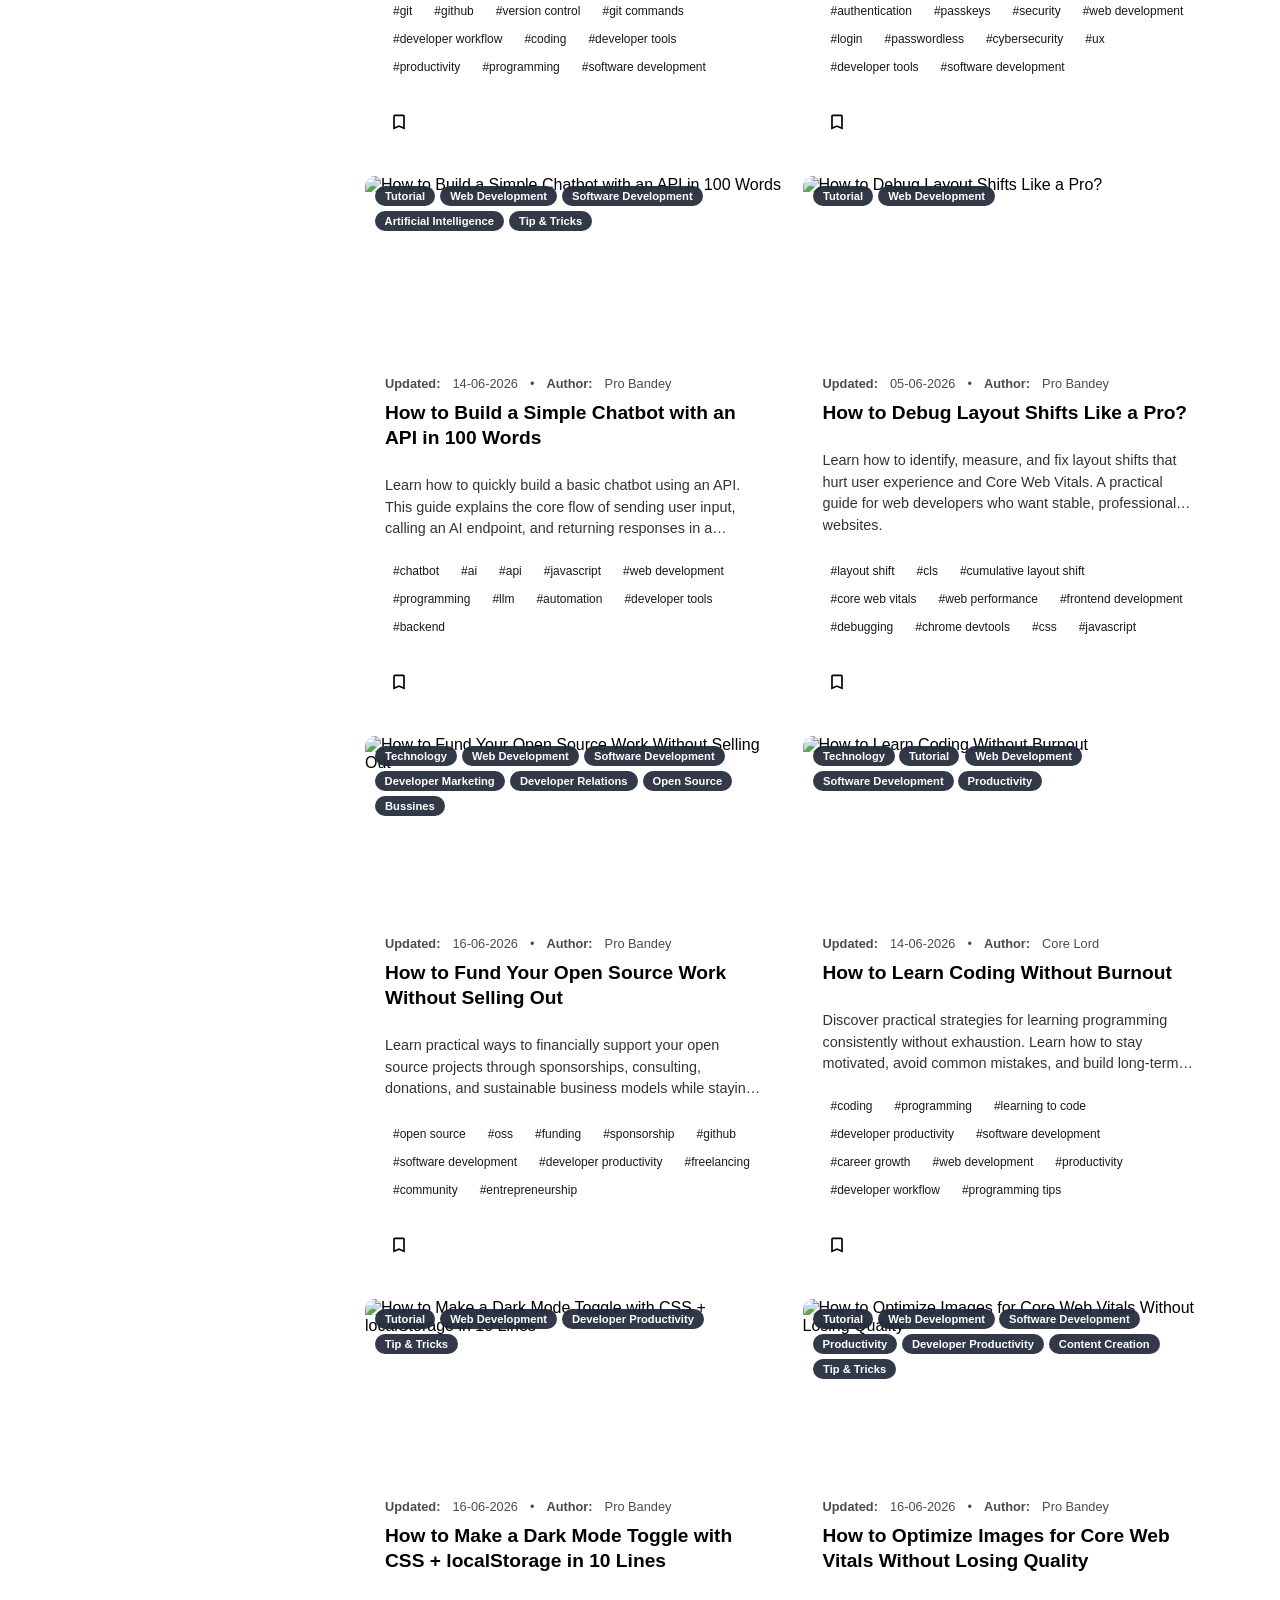
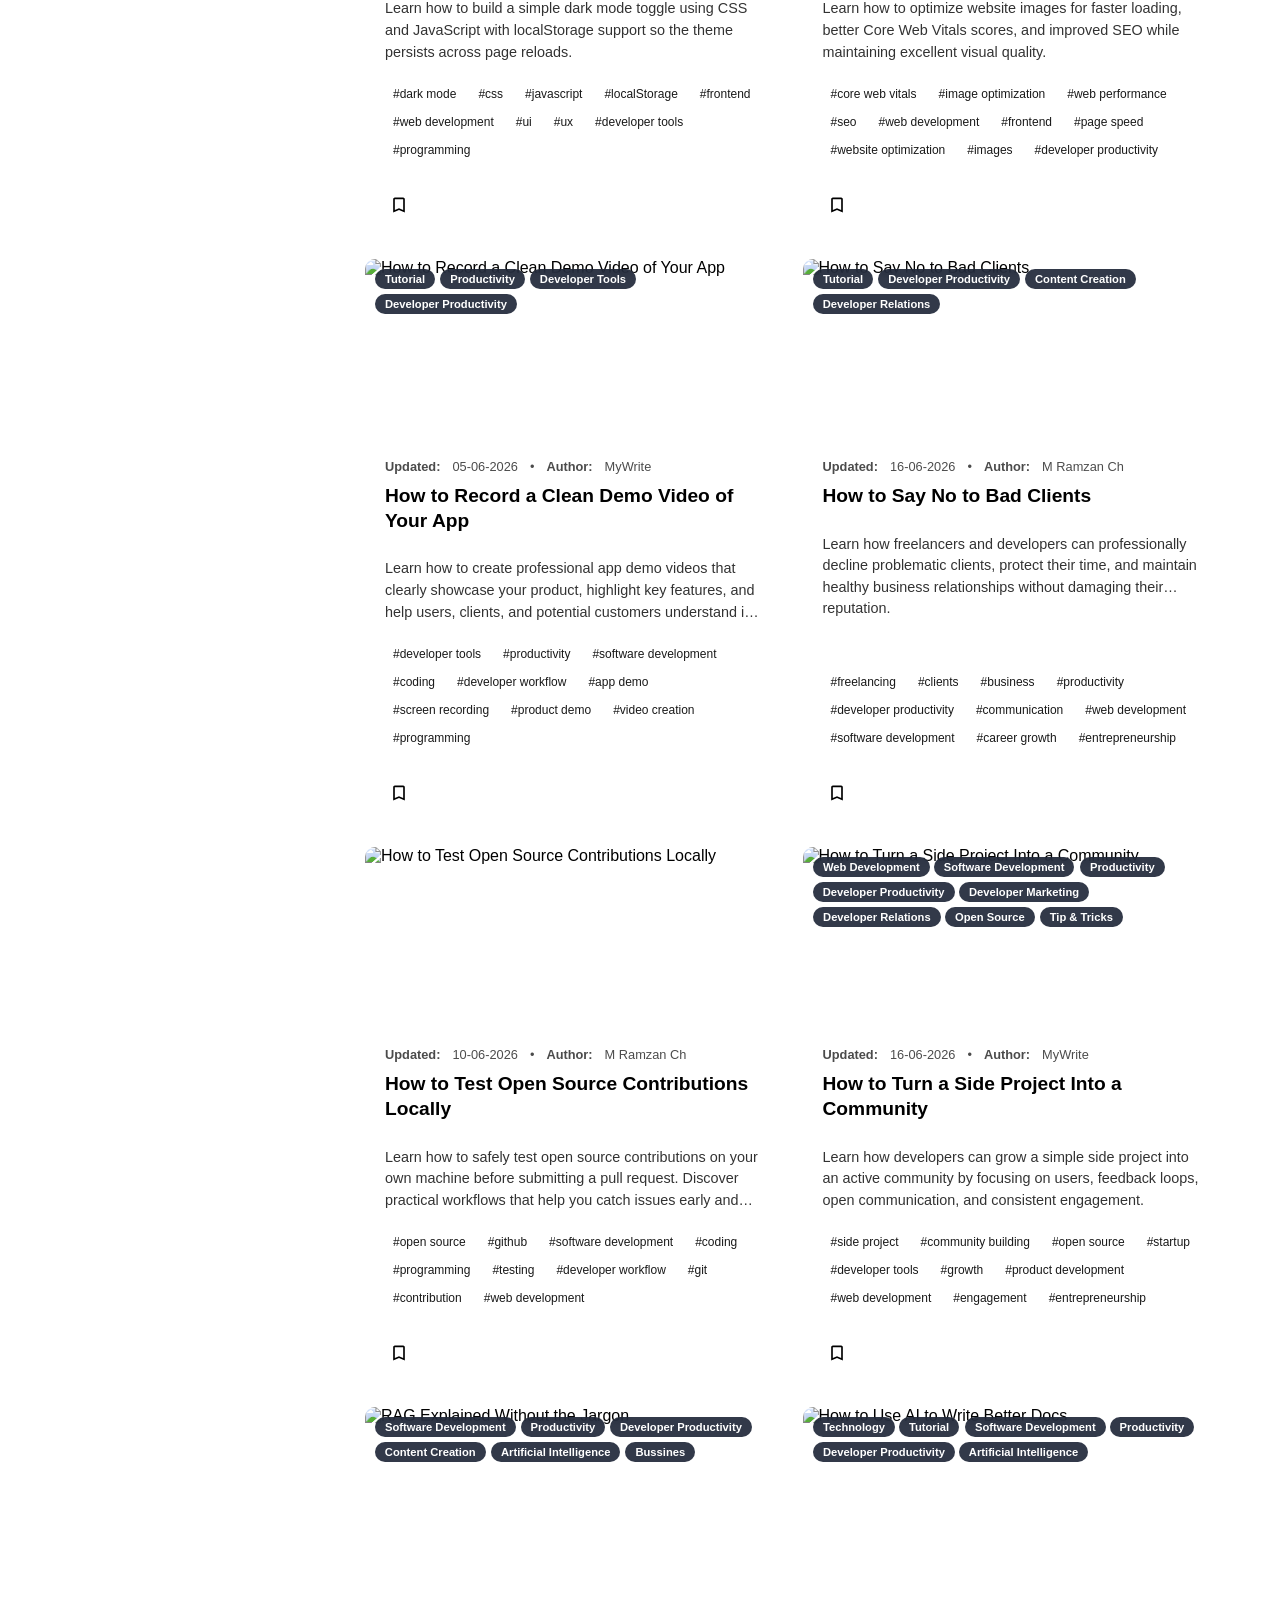
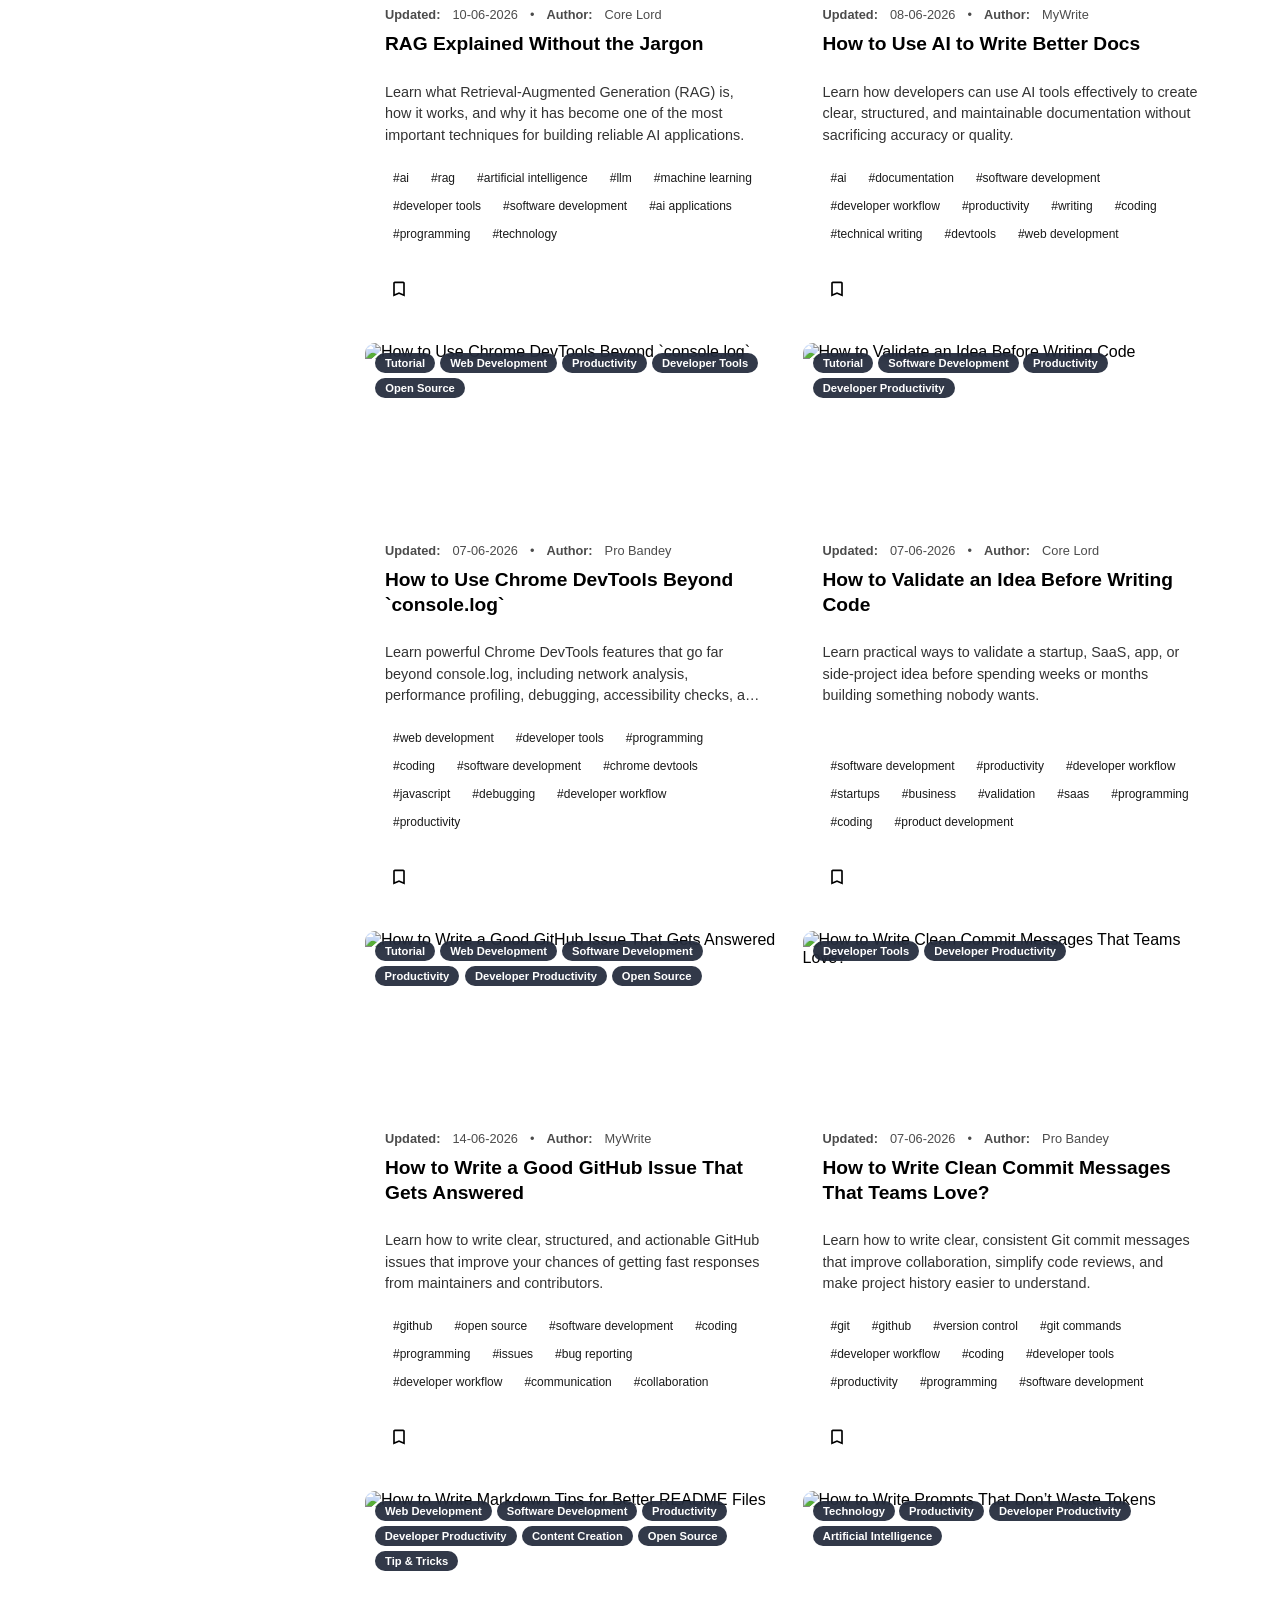
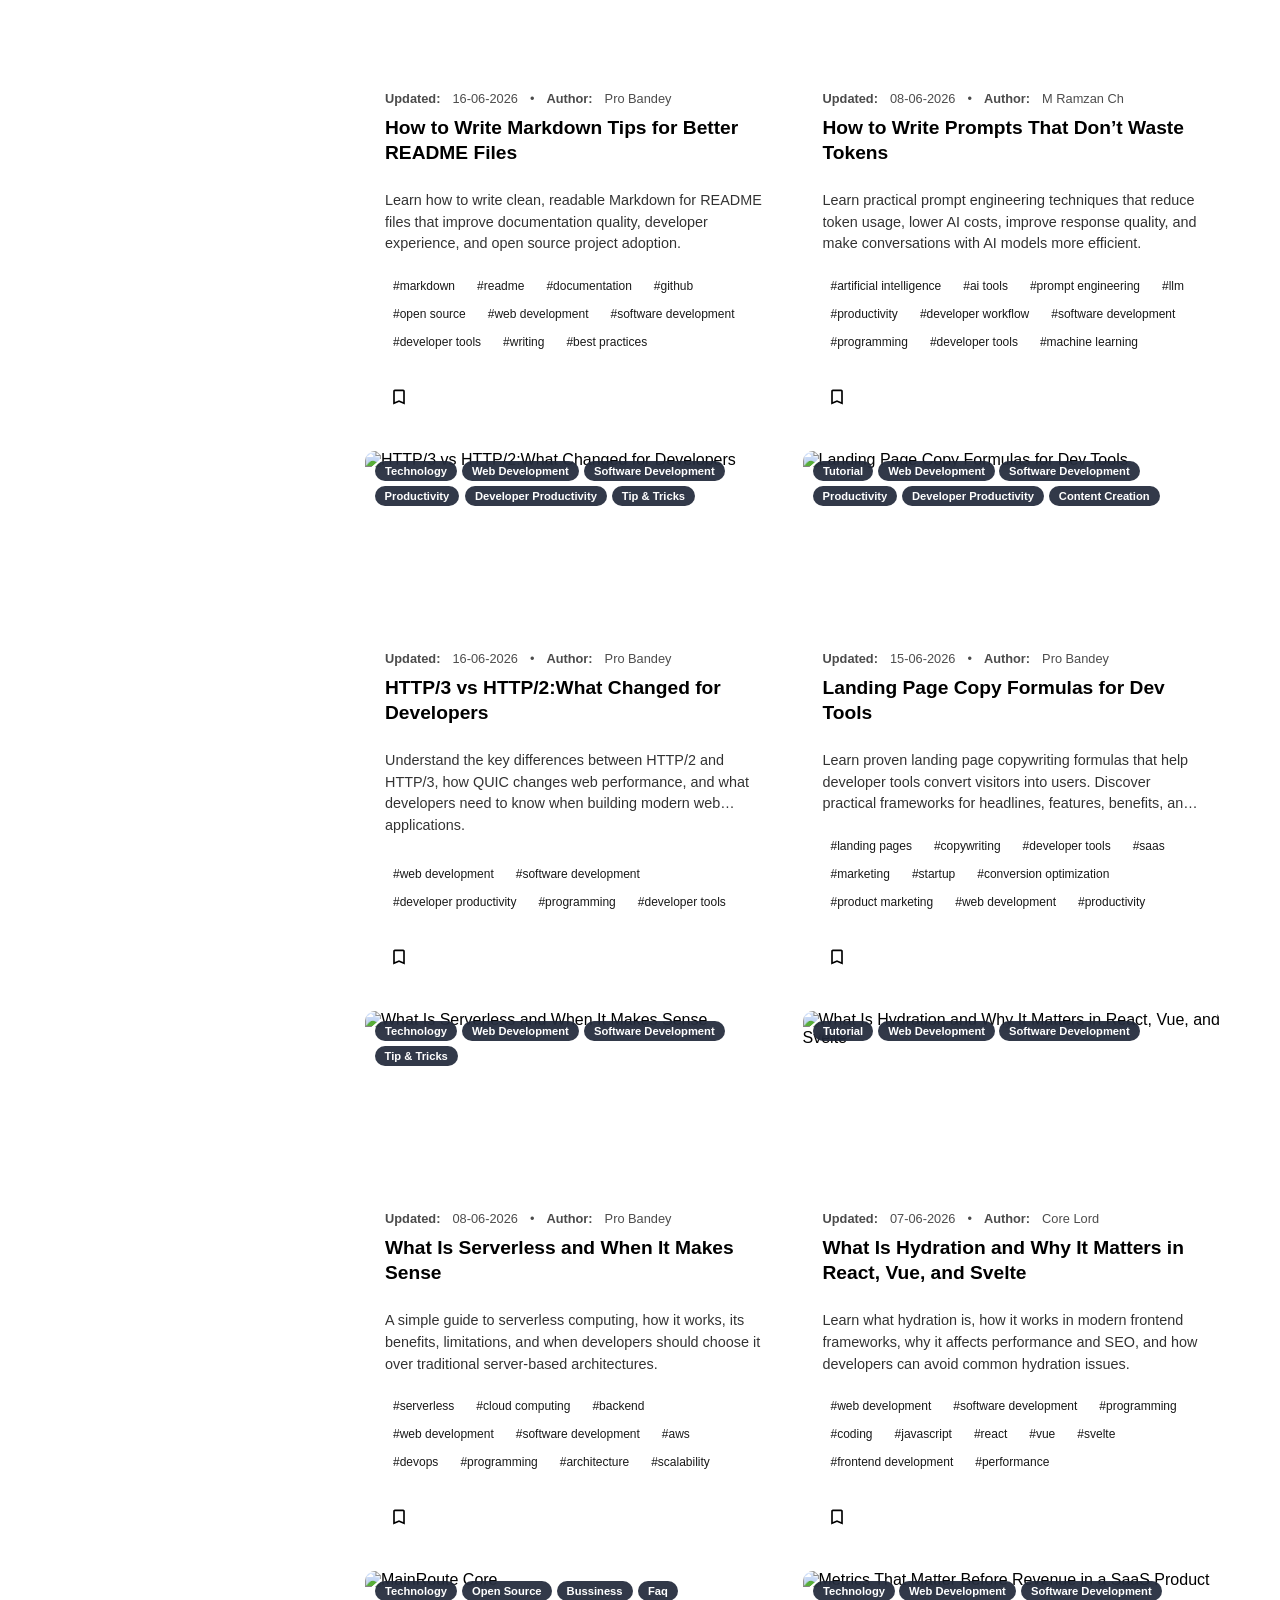
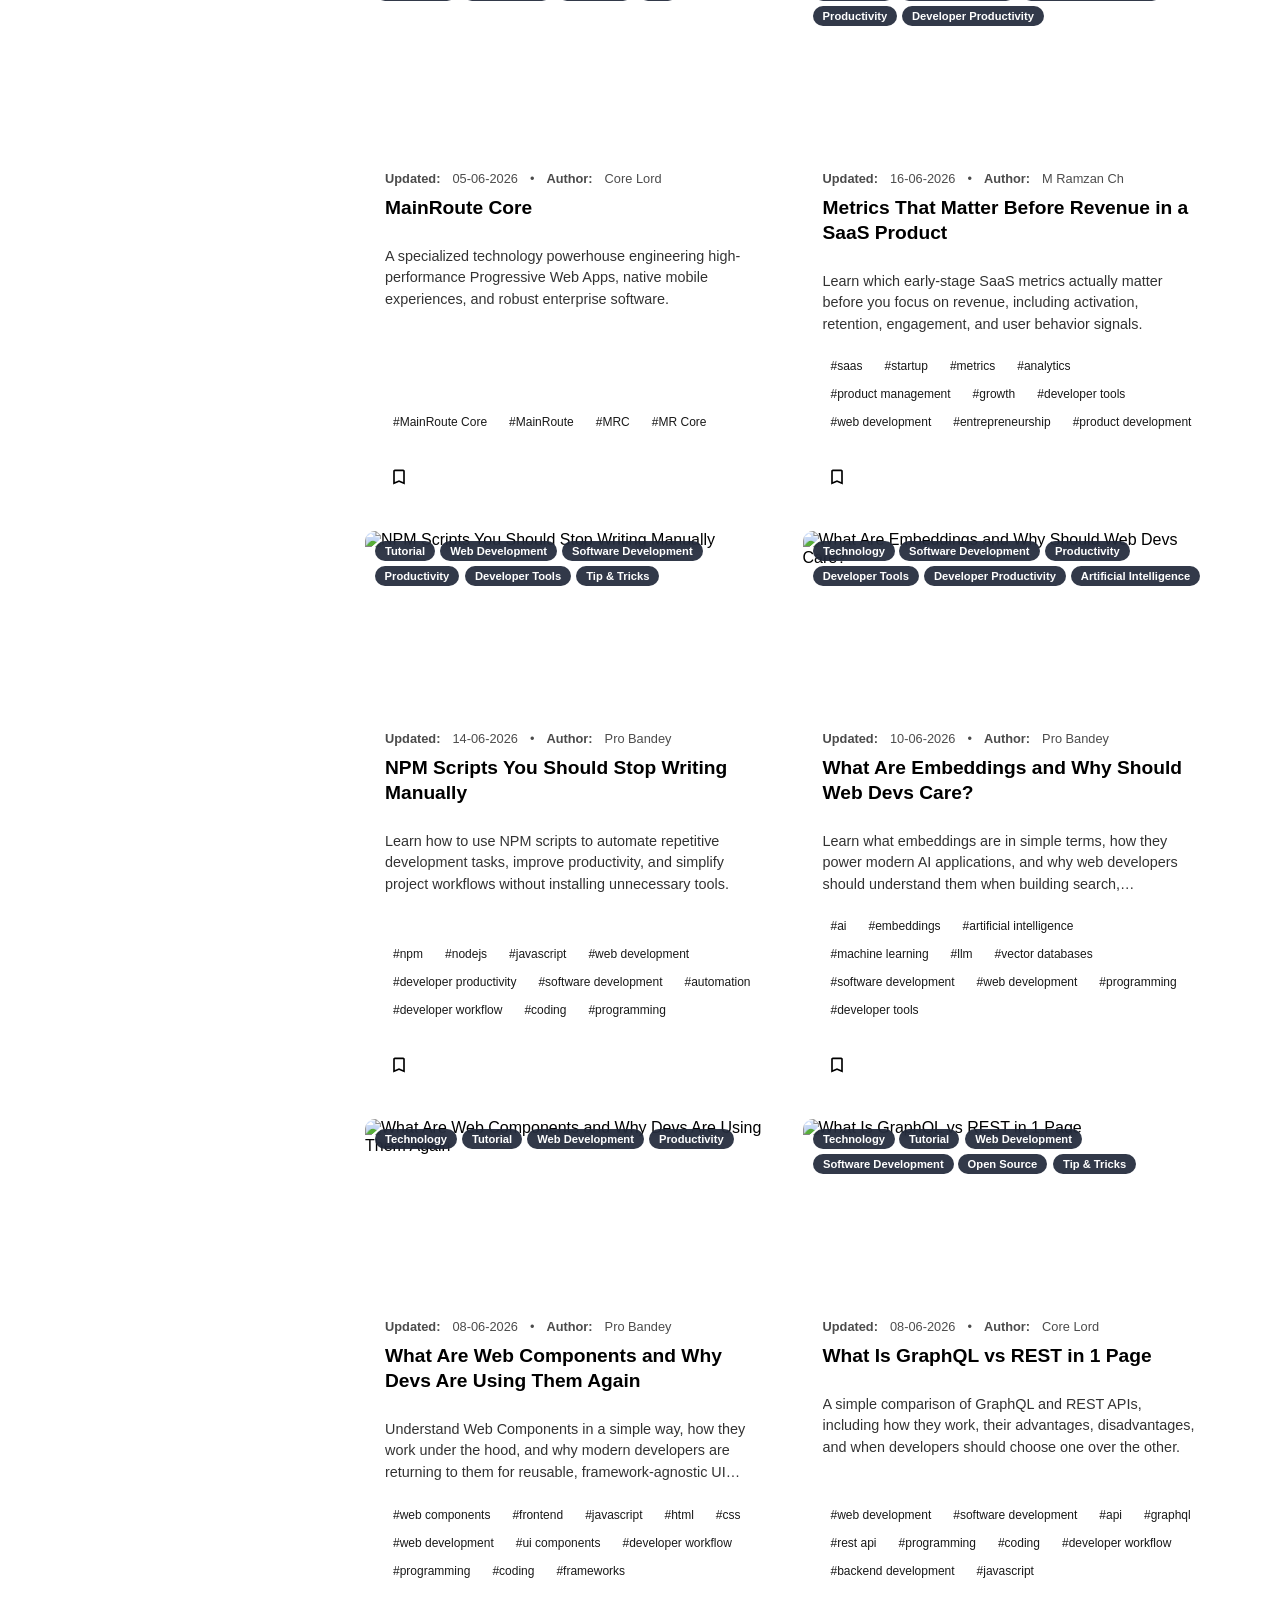
==== commit 3f414132: "Remove Comments" ====
--- a/Reader/index.html
+++ b/Reader/index.html
@@ -7,25 +7,20 @@
   <meta name="viewport" content="width=device-width,initial-scale=1">
   <meta name="theme-color" content="#181c24" />
 
-  <!-- Marked.js Markdown Parser -->
   <script src="libs/marked.min.js"></script>
-  <!-- GitHub Styled Markdown CSS -->
   <link rel="stylesheet" href="libs/github-markdown.min.css">
   <link rel="stylesheet" href="reader.css">
   <link rel="manifest" href="manifest.webmanifest">
   <link rel="shortcut icon" href="favicon.ico" type="image/x-icon">
-  <!-- Fonts -->
   <link href="https://mainroute-core.github.io/src/CoreSans-Regular_en.otf" rel="stylesheet">
 </head>
 
 <body>
 
-  <!-- READING PROGRESS BAR -->
   <div id="reading-progress-container" class="progress-container hidden">
     <div id="reading-progress-bar" class="progress-bar"></div>
   </div>
 
-  <!-- INLINE SVGs -->
   <svg xmlns="http://www.w3.org/2000/svg" style="display: none;">
     <symbol id="icon-book" viewBox="0 0 24 24">
       <path d="M21 4H7c-1.1 0-2 .9-2 2v12c0 1.1.9 2 2 2h14c1.1 0 2-.9 2-2V6c0-1.1-.9-2-2-2zM7 18V6h14v12H7zM3 8h2v12H3z" />
@@ -69,7 +64,6 @@
   </svg>
 
   <div id="app">
-    <!-- NAVIGATION -->
     <nav class="navbar">
       <a class="brand" onclick="clearFiltersAndHome()" title="Home | Reset all filters">
         <img class="icon" src="favicon.ico" alt="logo" />
@@ -90,7 +84,6 @@
       </div>
     </nav>
 
-    <!-- SEARCH & MOBILE FILTER ROW -->
     <div class="search-and-filter-bar" id="main-search-container">
       <div class="search-wrapper">
         <svg class="icon search-icon">
@@ -105,15 +98,11 @@
       </button>
     </div>
 
-    <!-- MOBILE SIDEBAR OVERLAY BACKDROP -->
     <div class="sidebar-overlay" id="sidebar-overlay" onclick="toggleFilterDrawer()"></div>
 
-    <!-- LAYOUT GRID -->
     <div class="layout-grid" id="main-layout-wrapper">
 
-      <!-- SIDEBAR FILTERS -->
       <aside class="sidebar" id="sidebar-filters">
-        <!-- Categories Multi-Select -->
         <div class="sidebar-card">
           <div class="sidebar-title" title="Select one or multiple categories to filter publications">
             <svg class="icon">
@@ -121,12 +110,10 @@
             </svg> Categories
           </div>
           <ul class="filter-list" id="category-filter-list">
-            <!-- Populated by JS -->
           </ul>
         </div>
       </aside>
 
-      <!-- MAIN PUBLICATIONS -->
       <main class="content-area">
         <div class="grid-header">
           <span id="results-count">Retrieving publications...</span>
@@ -138,7 +125,6 @@
         </div>
         
         <div class="post-grid" id="publication-grid">
-          <!-- INITIAL SKELETON CARDS FOR SMOOTHER PERCEIVED PERFORMANCE -->
           <div class="skeleton-card">
             <div class="skeleton-img"></div>
             <div class="skeleton-content">
@@ -170,7 +156,6 @@
       </main>
     </div>
 
-    <!-- SINGLE POST READER -->
     <div class="reader-pane" id="main-reader-pane">
       <div class="back-btn-wrapper">
         <button class="btn" onclick="exitReaderView()" title="Return to publication list">
@@ -203,24 +188,20 @@
             </div>
           </div>
 
-          <!-- COLLAPSIBLE TABLE OF CONTENTS -->
           <details class="clog-toc-wrapper" id="toc-container">
             <summary class="toc-title">
               <svg class="icon"><use href="#icon-toc"></use></svg> Table of Contents
             </summary>
             <nav class="toc-list" id="toc-list">
-              <!-- Dynamically populated via reader.js -->
             </nav>
           </details>
 
           <div class="markdown-body" style="background: transparent;" id="full-body">
-            <!-- Markdown content or 404 injected here -->
           </div>
         </div>
       </article>
     </div>
 
-    <!-- LOADER -->
     <div id="loader-status" style="display:none;">
       <div class="loading-spinner">
         <svg class="icon" style="width: 3rem; height: 3rem; color: var(--primary); animation: spin 1s linear infinite;">
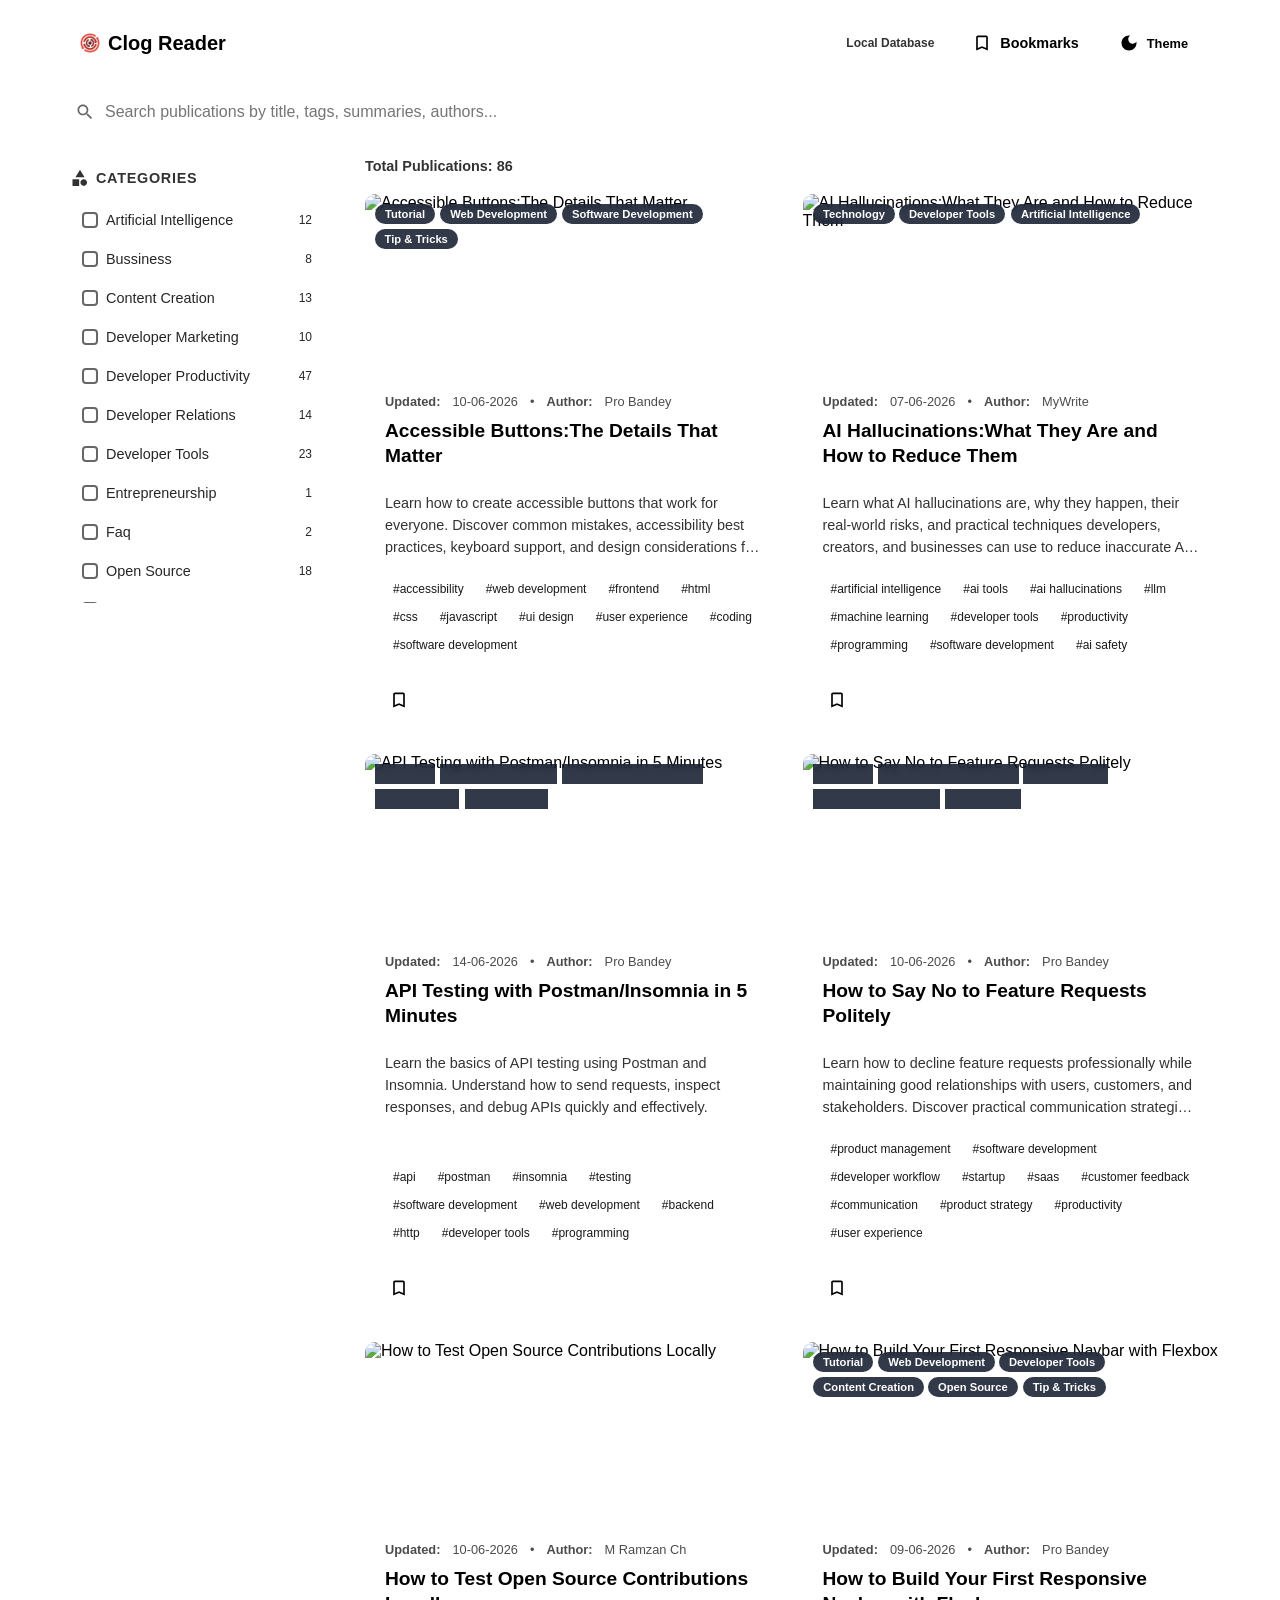
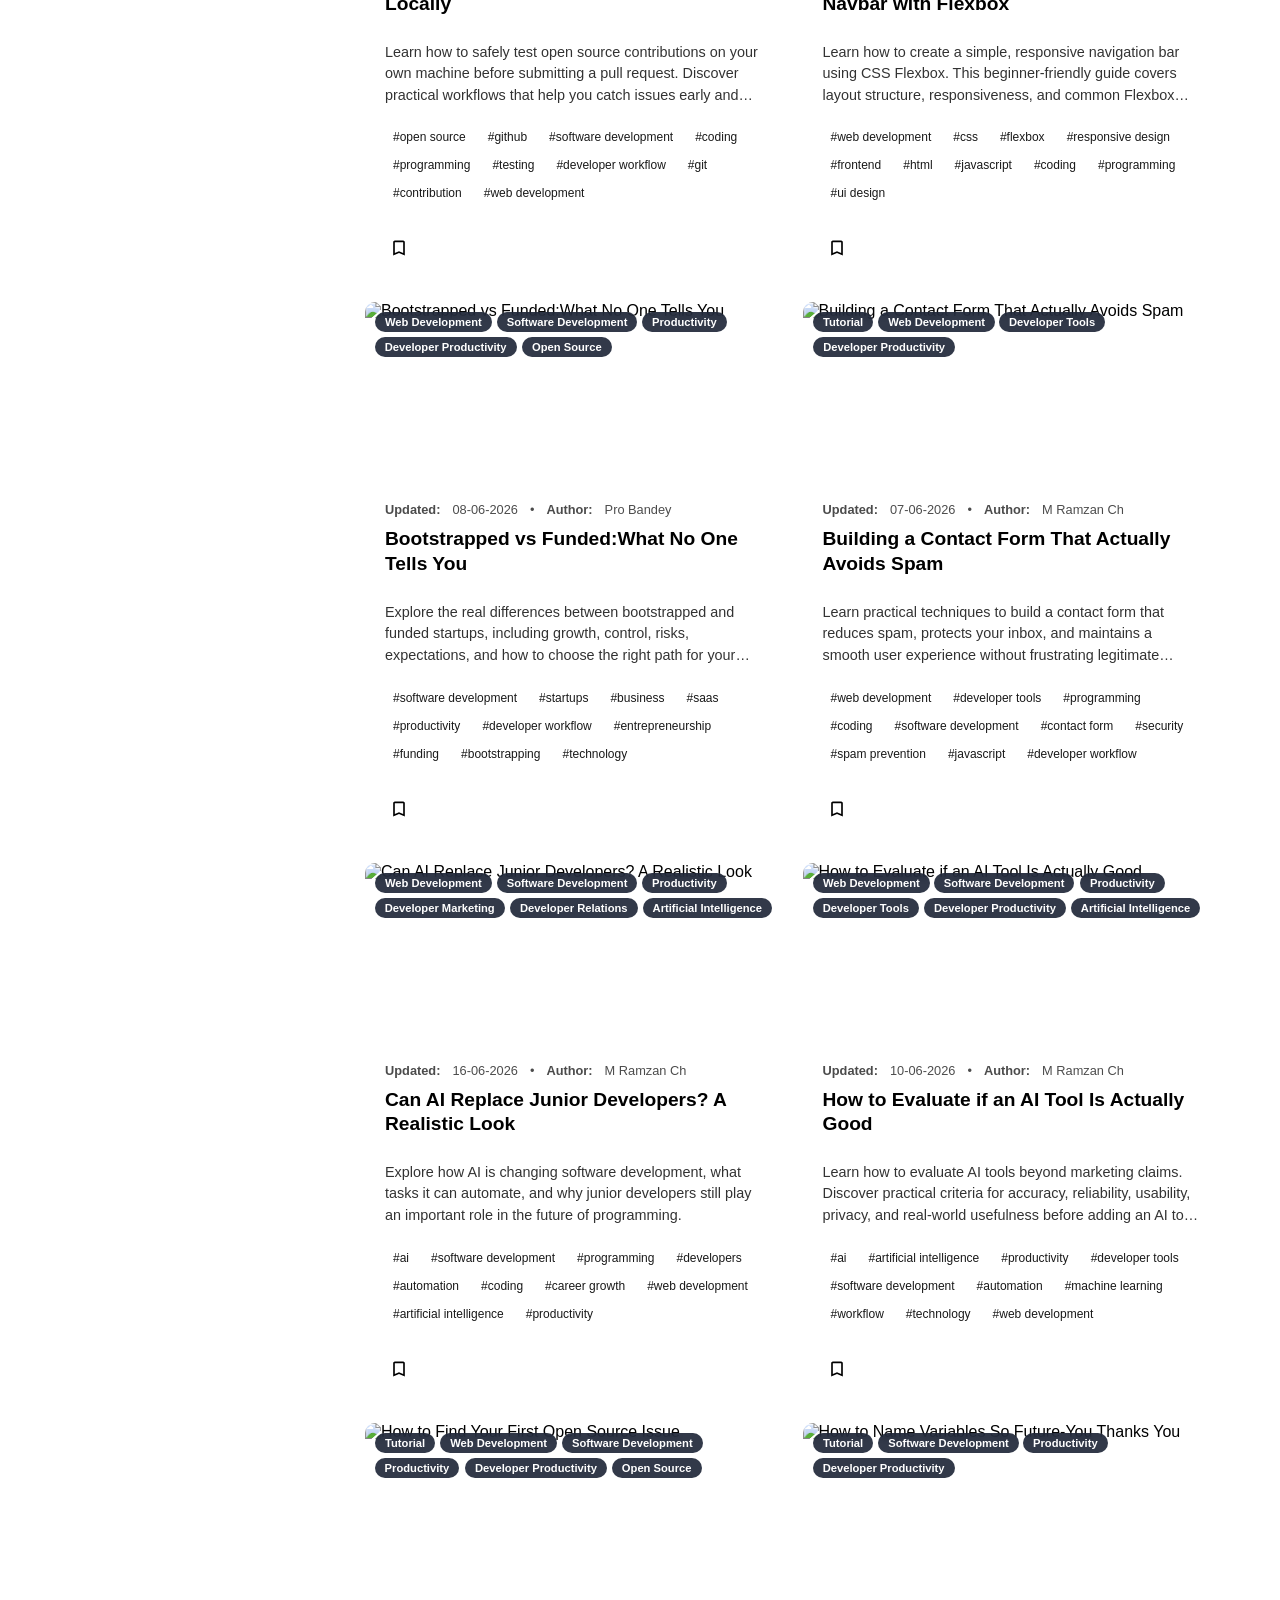
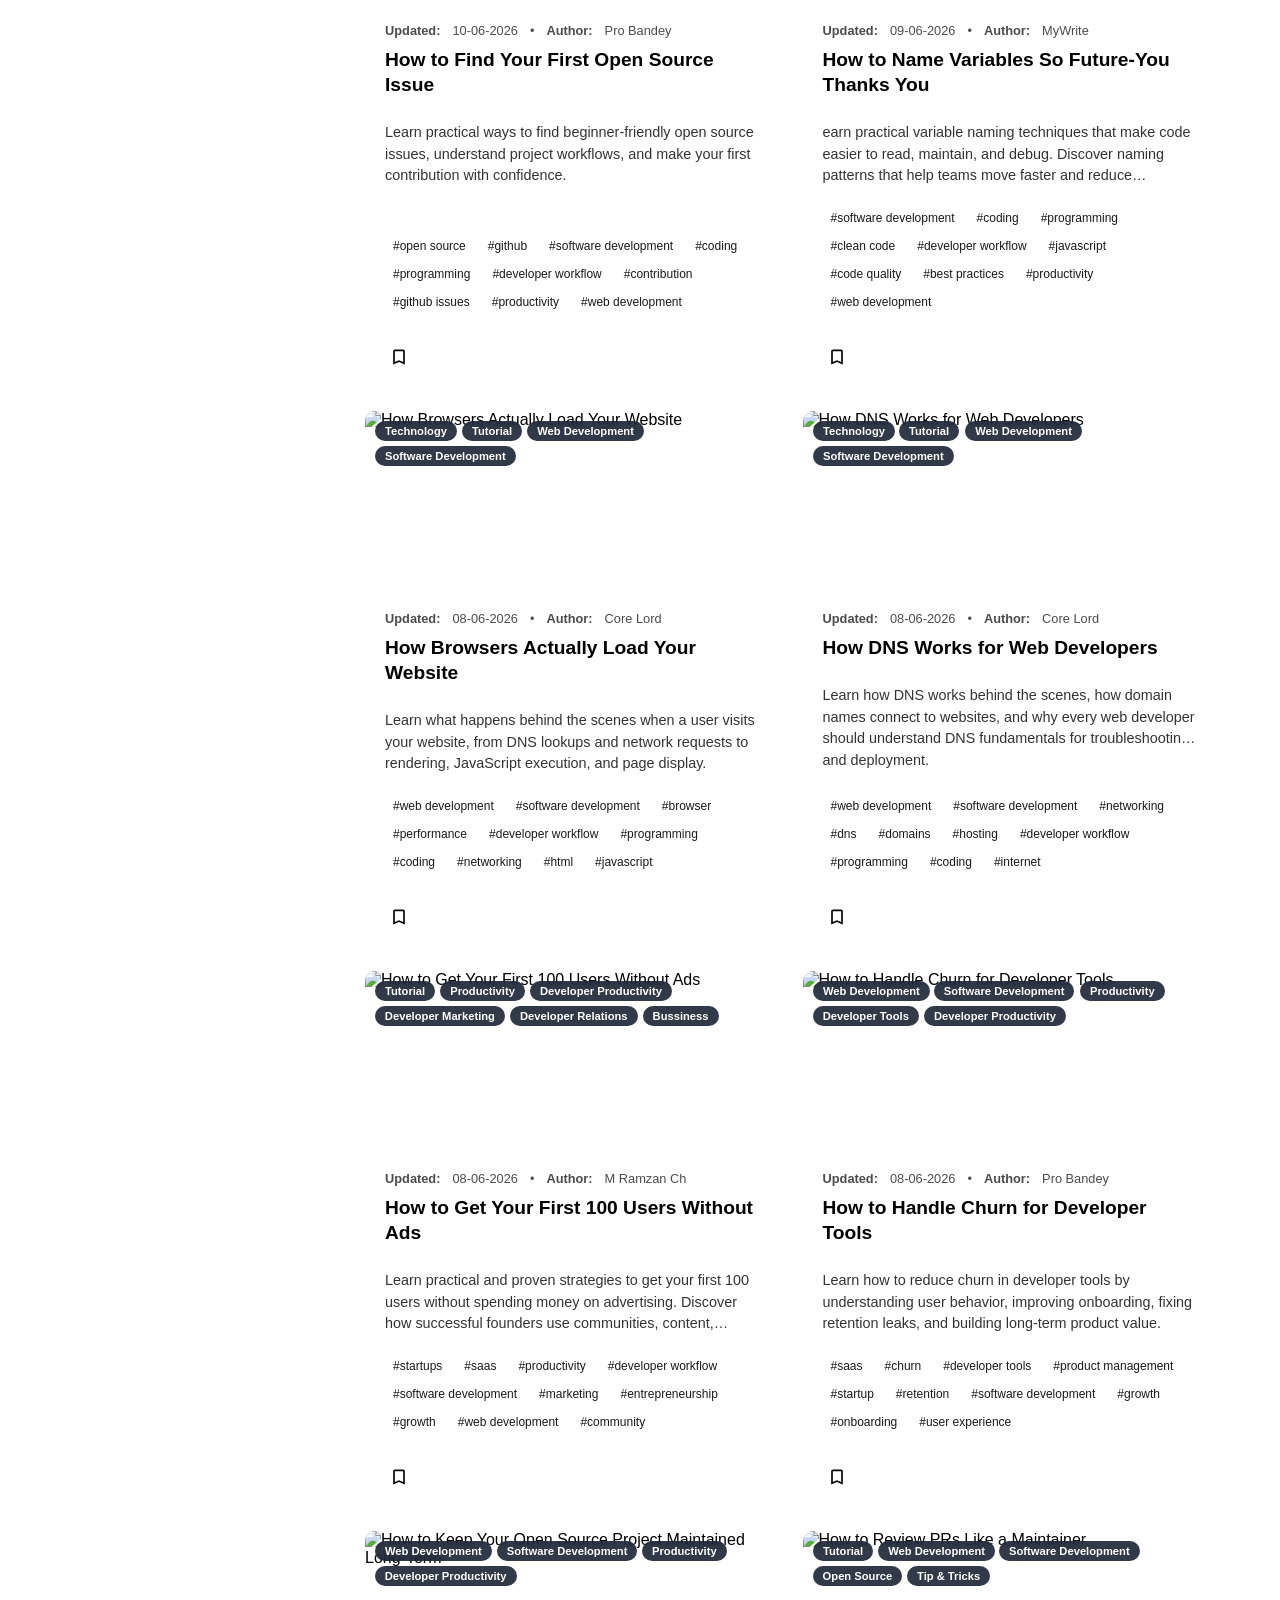
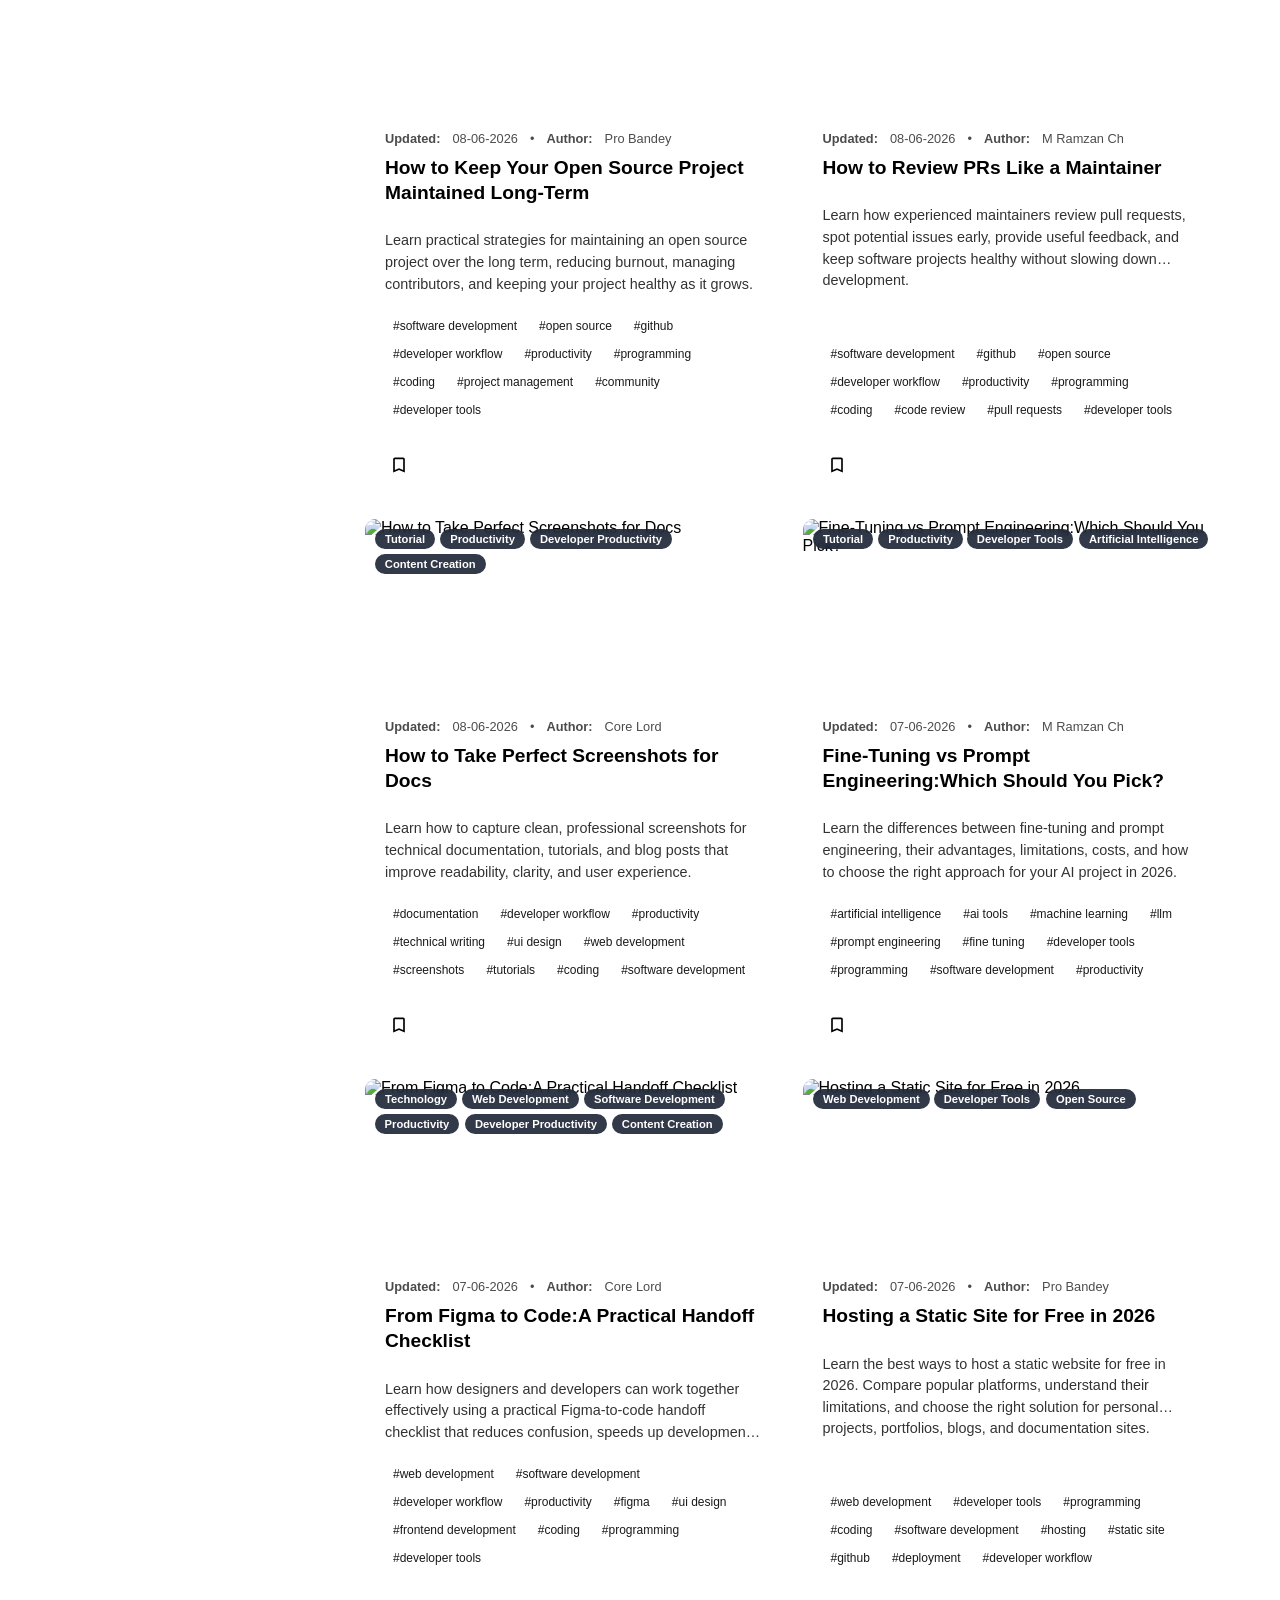
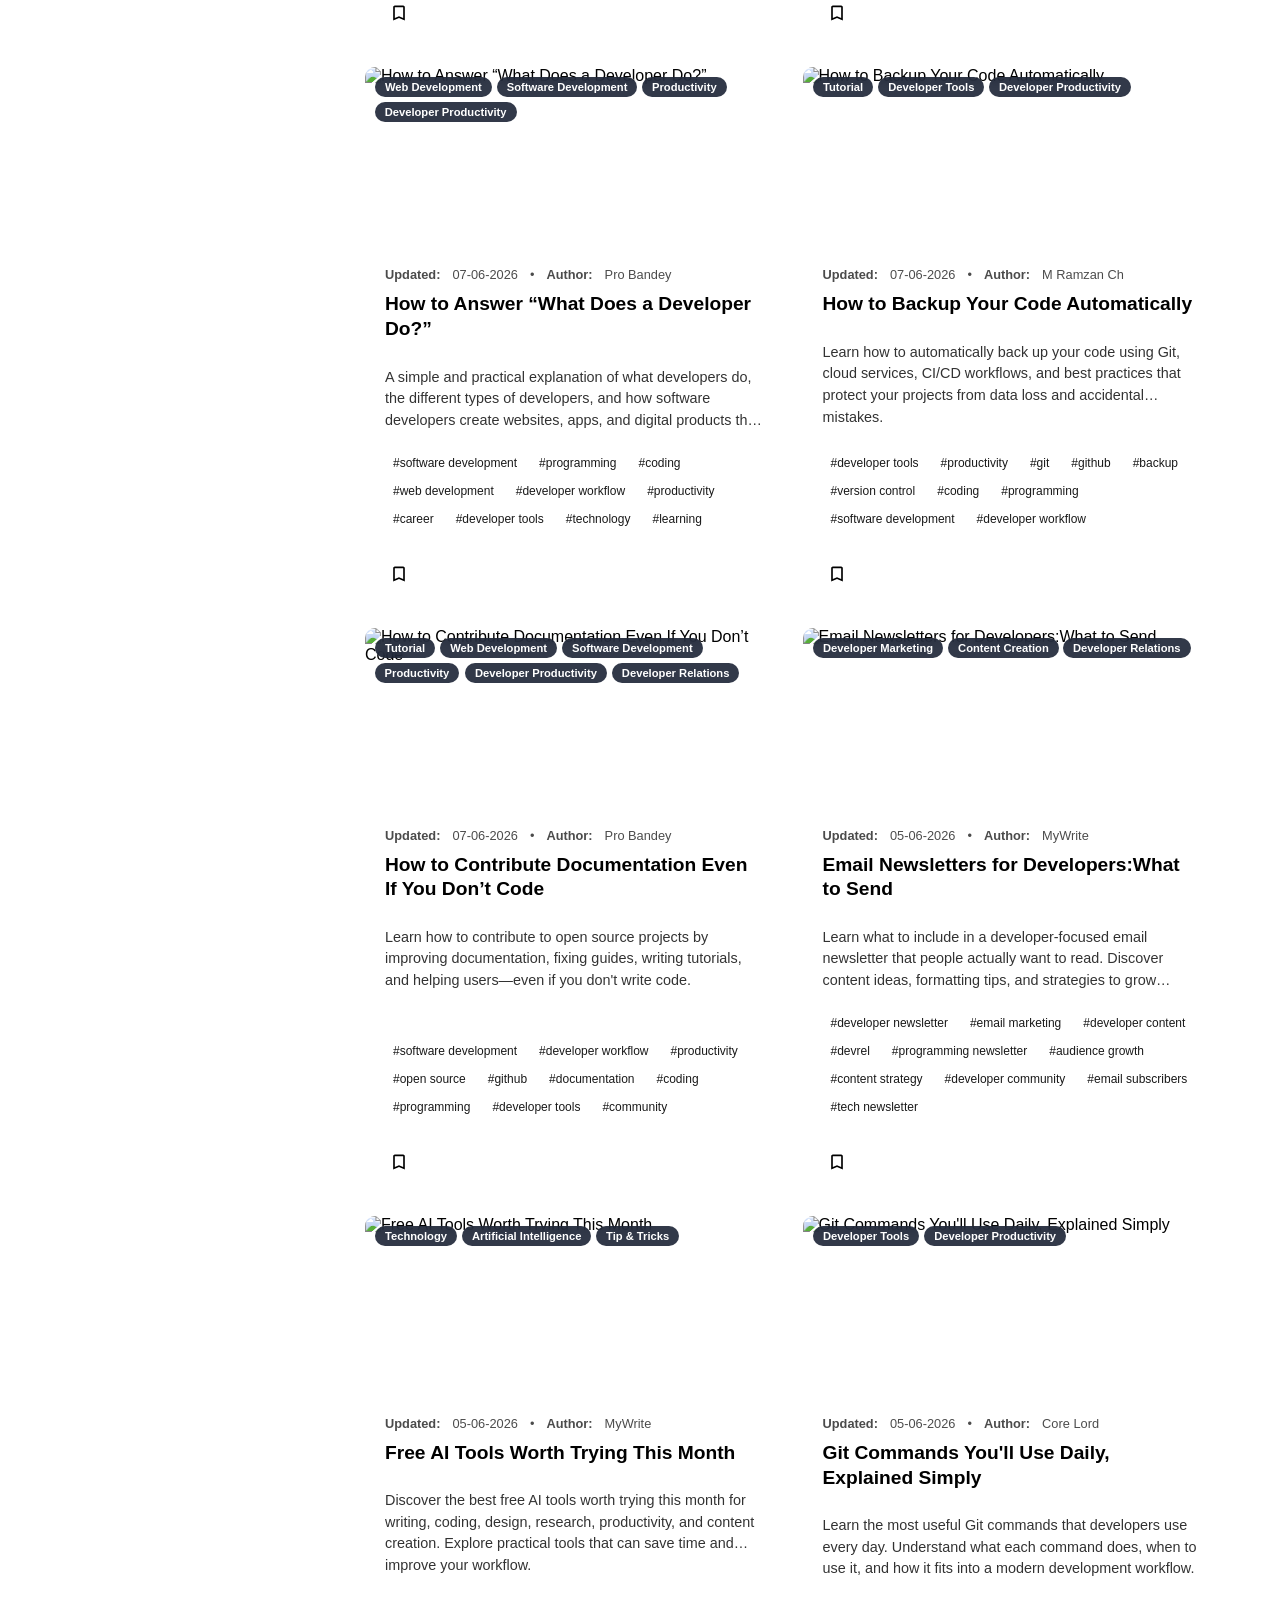
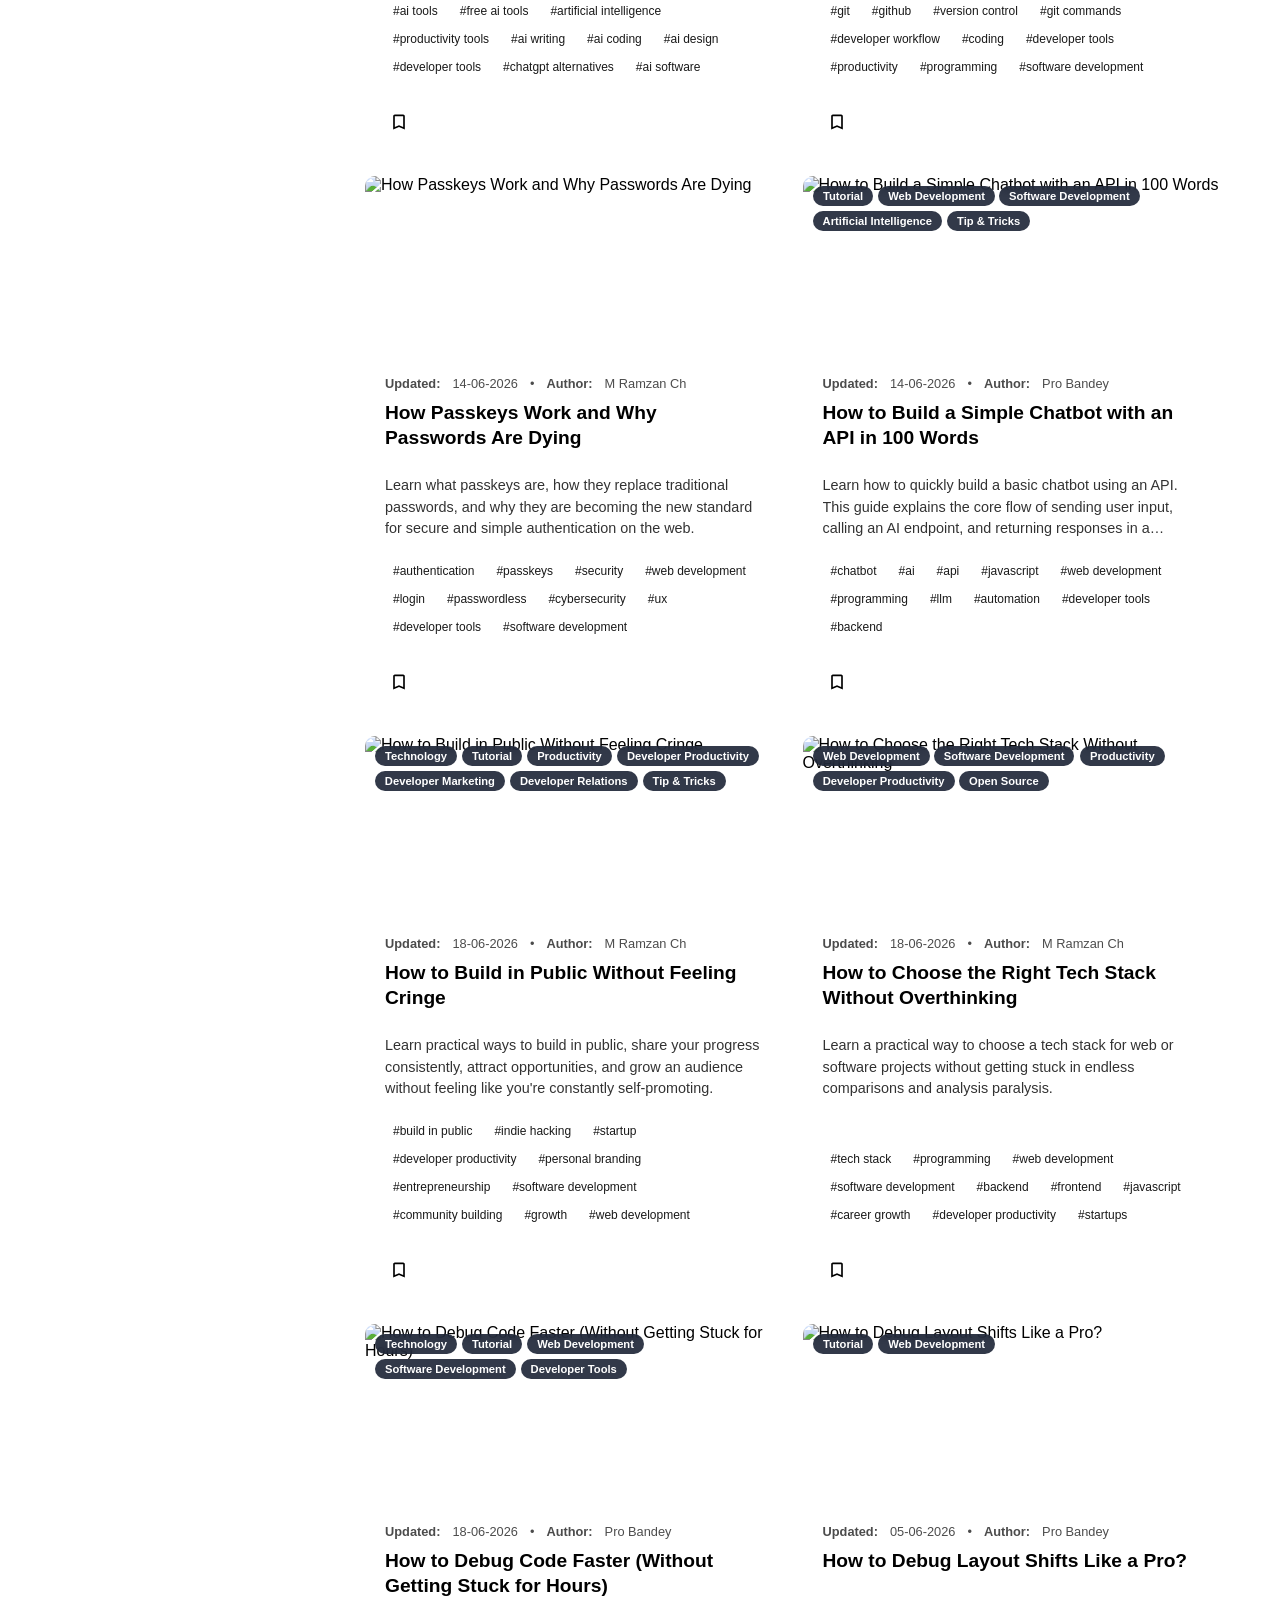
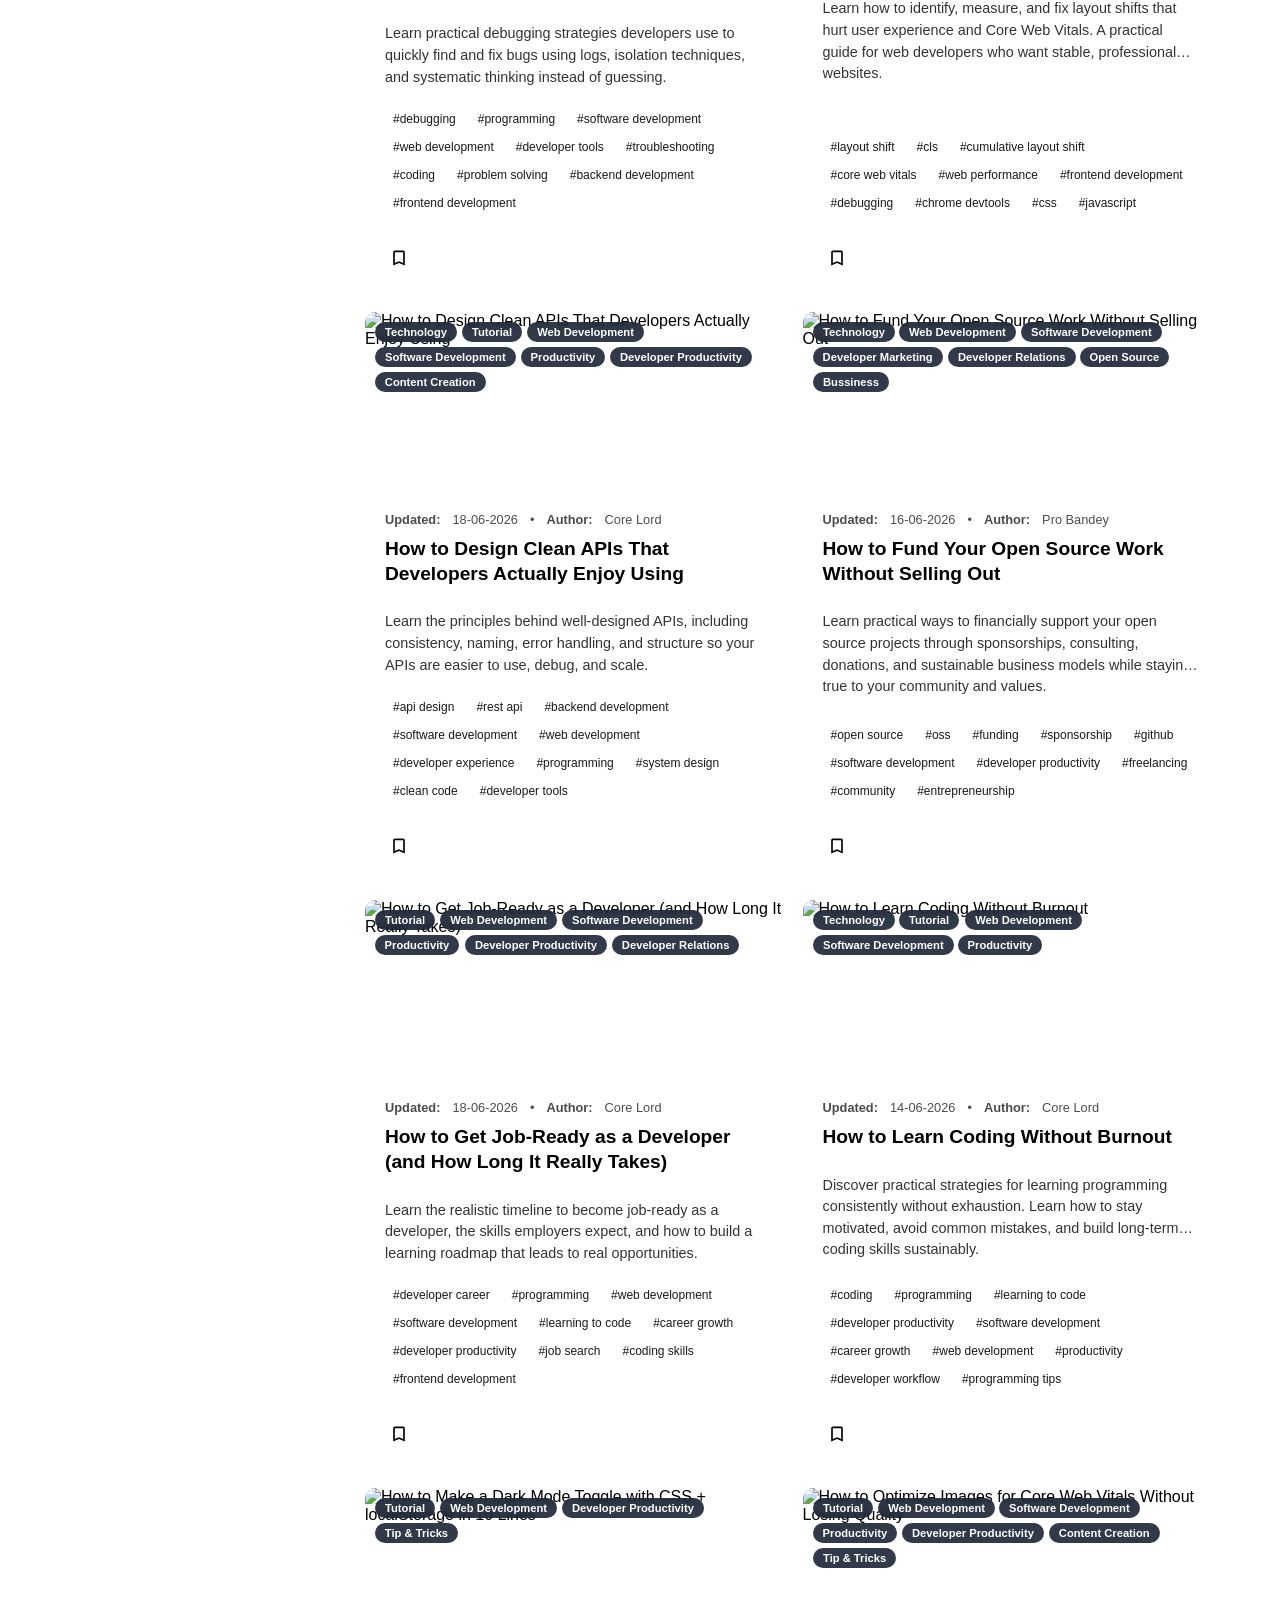
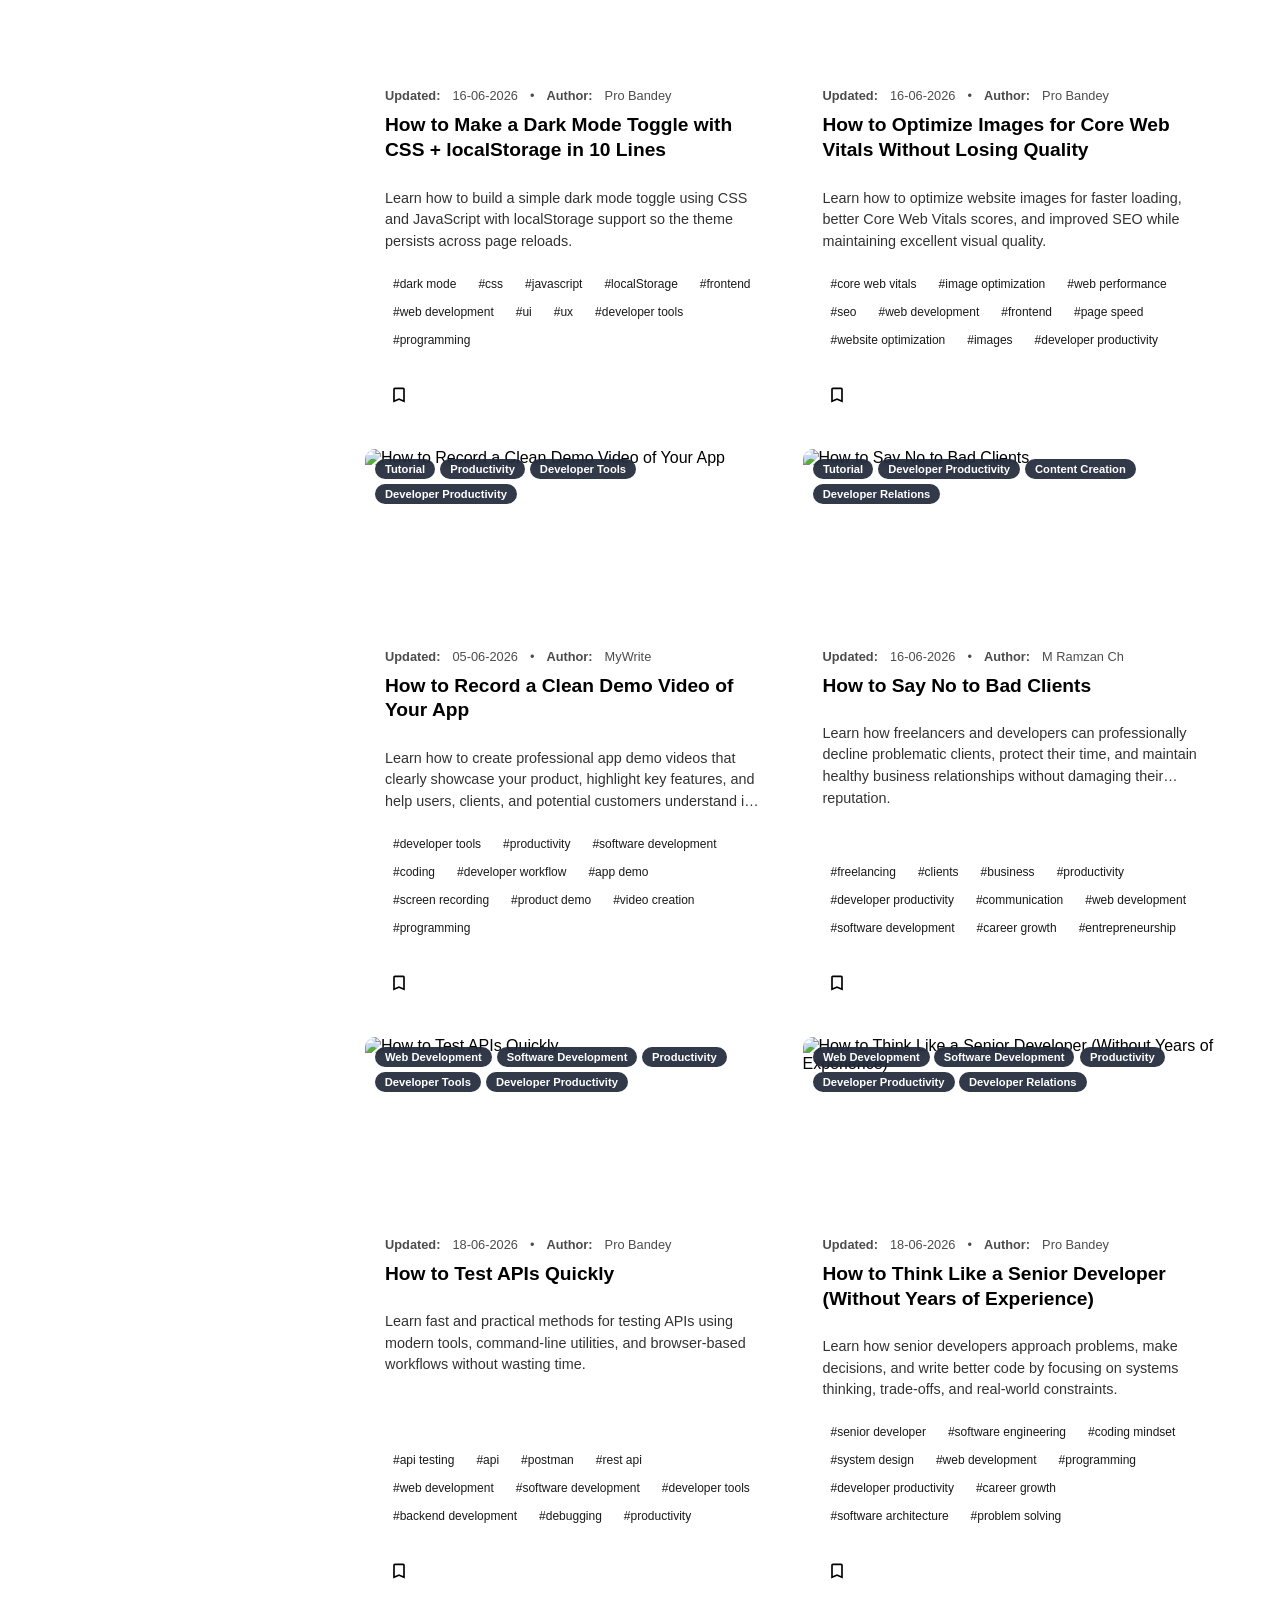
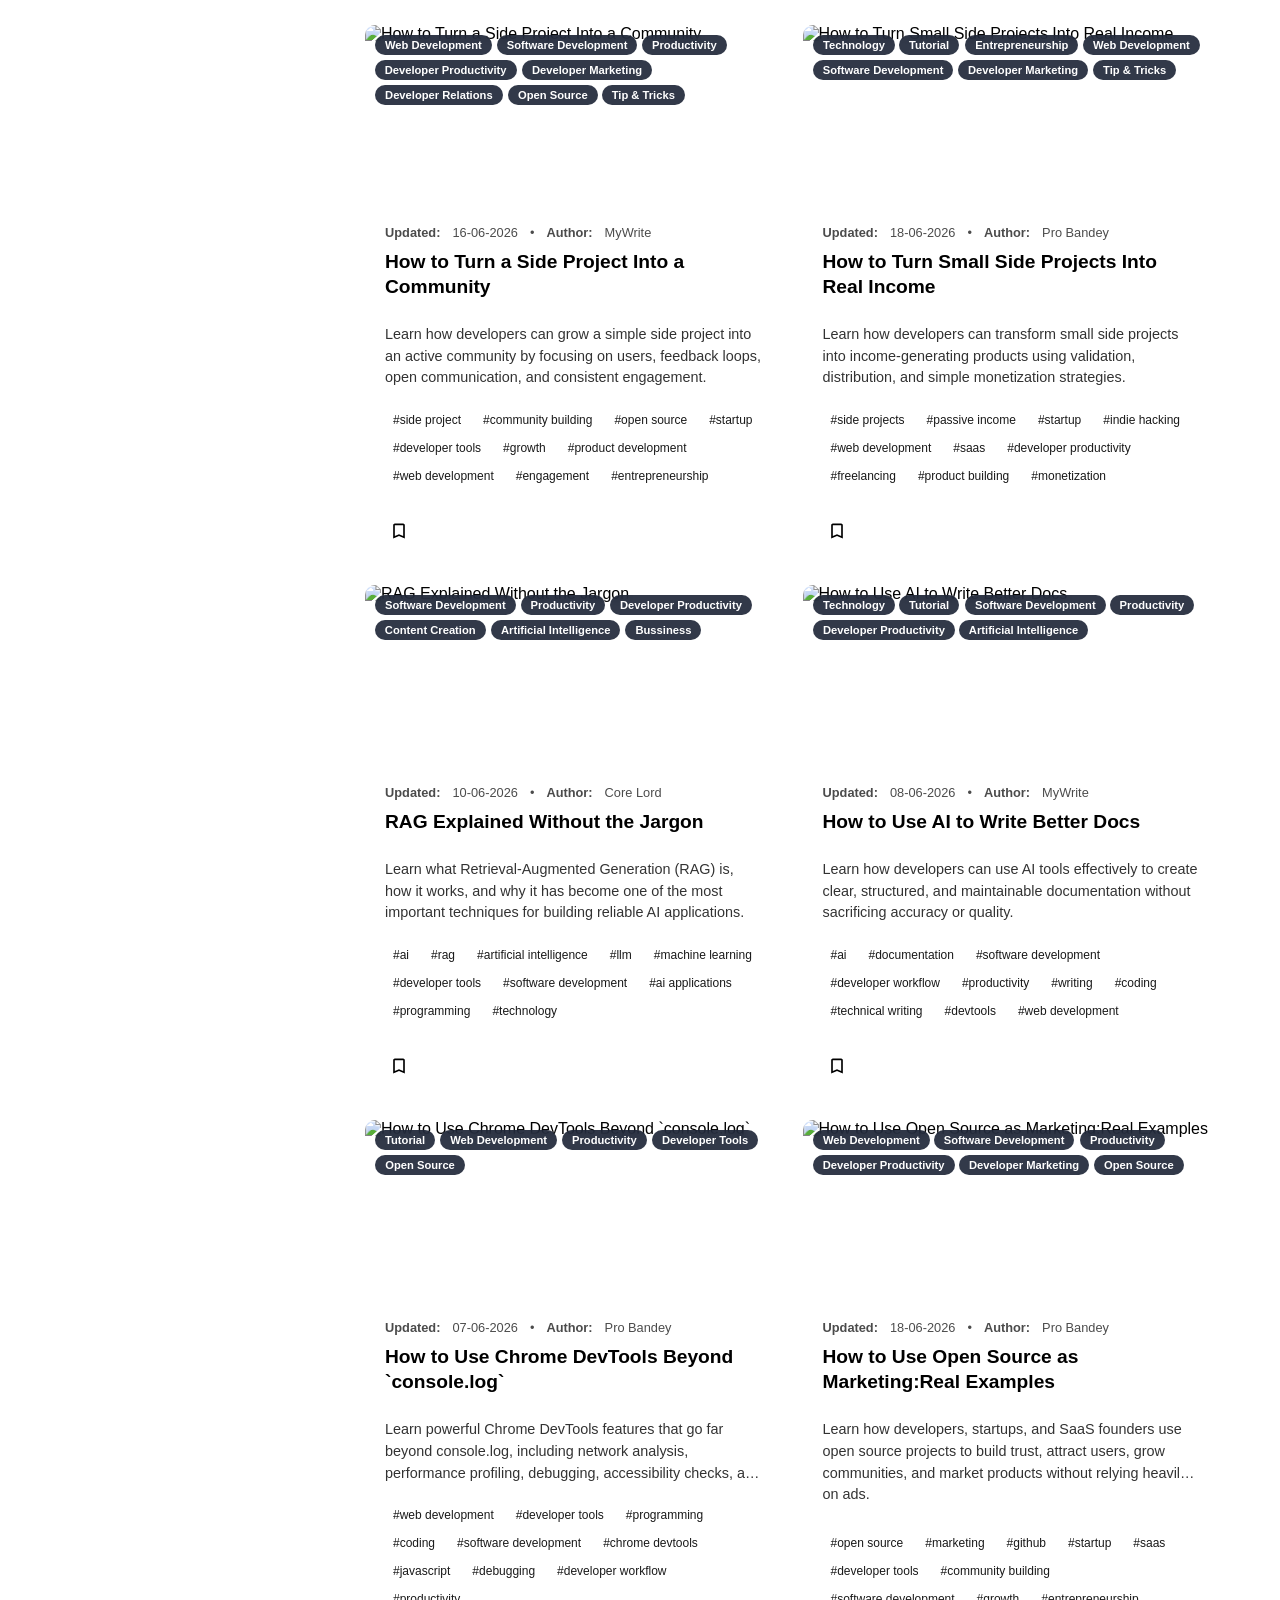
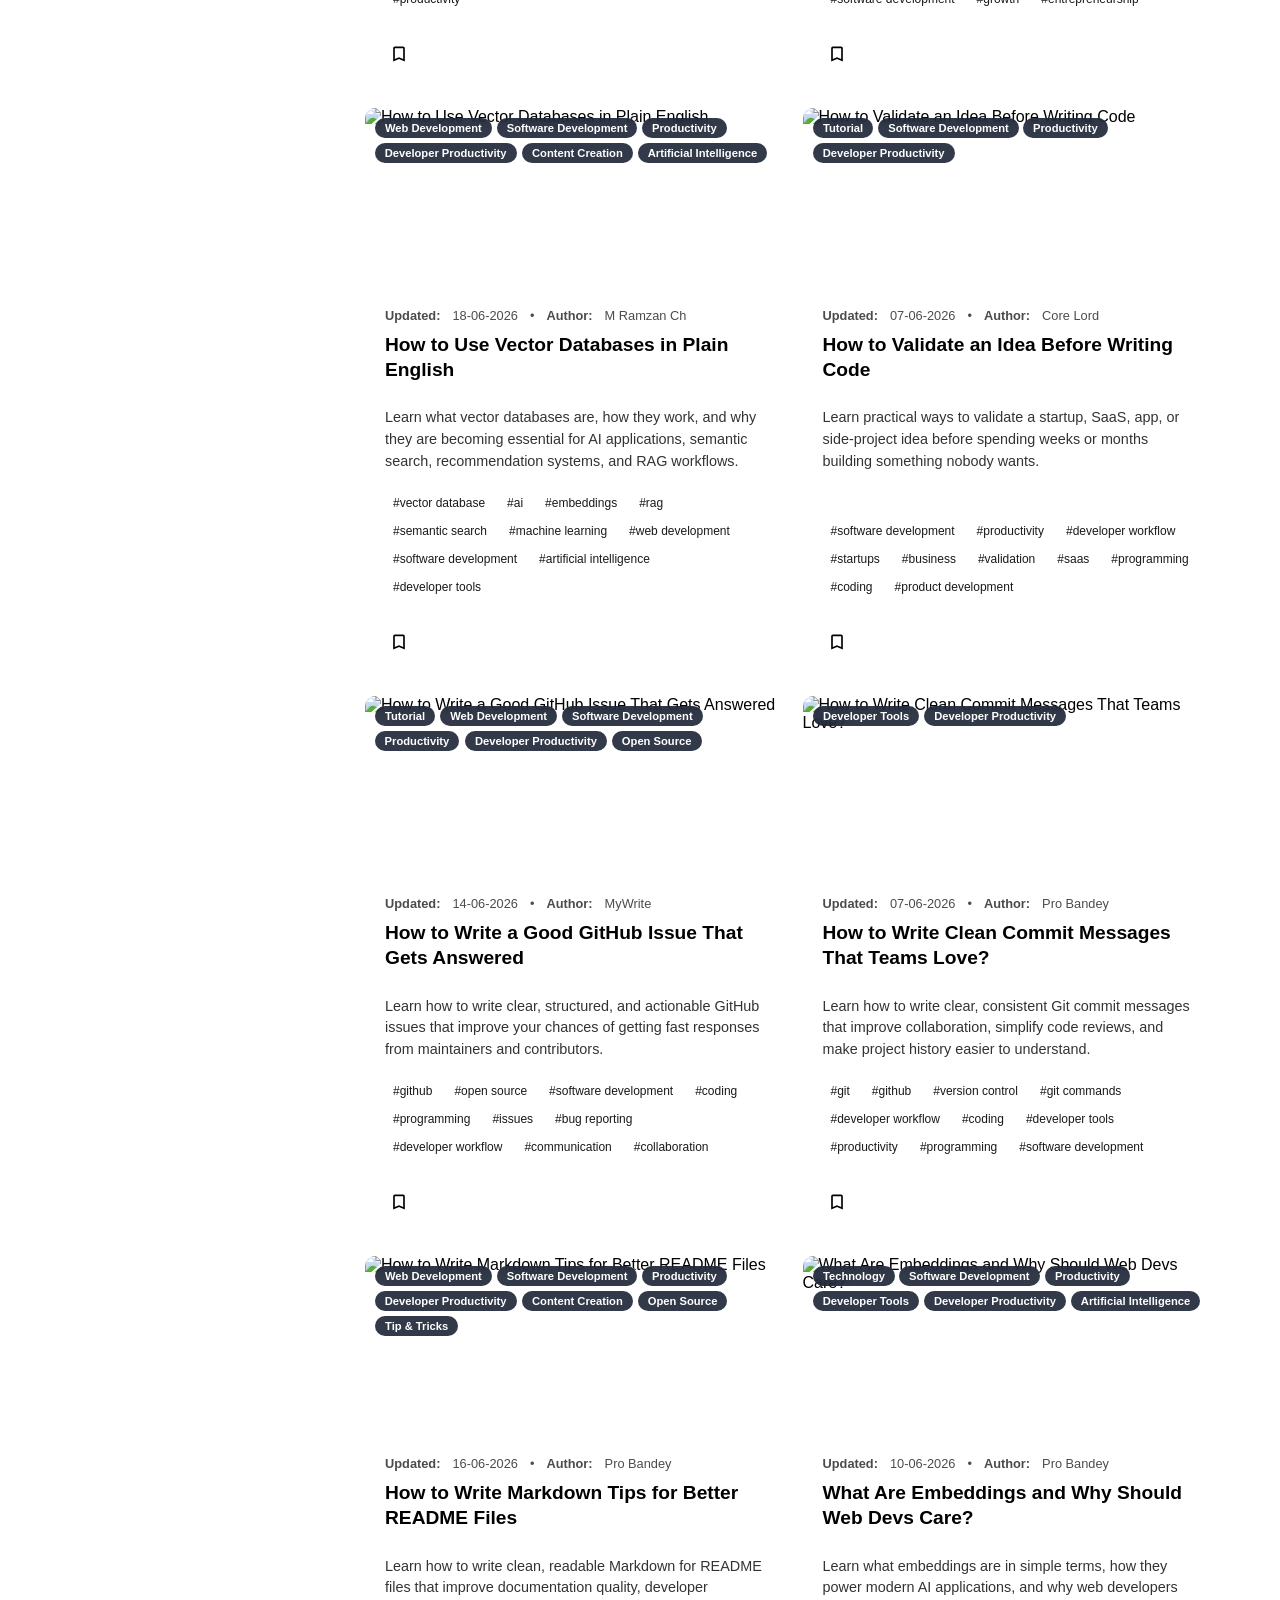
==== commit 4ca51fc3: "update meta tag of builedr and reader" ====
--- a/Reader/index.html
+++ b/Reader/index.html
@@ -2,17 +2,41 @@
 <html lang="en">
 
 <head>
-  <meta charset="UTF-8">
-  <title>Clog Reader</title>
+  <meta http-equiv="Content-Type" content="text/html;charset=UTF-8">
   <meta name="viewport" content="width=device-width,initial-scale=1">
-  <meta name="theme-color" content="#181c24" />
-
-  <script src="libs/marked.min.js"></script>
+
+  <meta name="title" content="Clog Reader - Clog Reader ">
+  <meta name="description" content="Read Markdown blog posts.">
+  <meta name="robots" content="index,follow">
+  <meta name="application-name" content="Clog Reader">
+
+  <meta name="theme-color" content="#f44234">
+  <meta name="color-scheme" content="dark light">
+  <meta name="mobile-web-app-capable" content="yes">
+  <meta name="apple-mobile-web-app-capable" content="yes">
+  <meta name="apple-mobile-web-app-status-bar-style" content="black-translucent">
+  <meta name="apple-mobile-web-app-title" content="Clog Reader">
+  
+  <link rel="manifest" href="manifest.webmanifest">
+  <link rel="canonical" href="https://mainroute-core.github.io/Clogs/Reader">
+  <link rel="shortcut icon" type="image/x-icon" sizes="any" href="favicon.ico">
+  <link rel="icon" type="image/png" sizes="16x16" href="/src/16.png">
+  <link rel="icon" type="image/png" sizes="32x32" href="/src/32.png">
+  <link rel="icon" type="image/png" sizes="144x144" href="/src/144.png">
+  <link rel="icon" type="image/png" sizes="192x192" href="/src/192.png">
+  <link rel="icon" type="image/png" sizes="512x512" href="/src/512.png">
+  <link rel="apple-touch-icon" type="image/png" sizes="180x180" href="/src/apple-touch-icon.png">
+  <link rel="apple-touch-icon" type="image/png" sizes="167x167" href="/src/apple-touch-167.png">
+  <link rel="apple-touch-icon" type="image/png" sizes="152x152" href="/src/apple-touch-152.png">
+  <link rel="apple-touch-icon" type="image/png" sizes="120x120" href="/src/apple-touch-120.png">
+
+    <script src="libs/marked.min.js"></script>
   <link rel="stylesheet" href="libs/github-markdown.min.css">
+
+  <title>Clog Reader - Clog Reader</title>
+
   <link rel="stylesheet" href="reader.css">
-  <link rel="manifest" href="manifest.webmanifest">
-  <link rel="shortcut icon" href="favicon.ico" type="image/x-icon">
-  <link href="https://mainroute-core.github.io/src/CoreSans-Regular_en.otf" rel="stylesheet">
+
 </head>
 
 <body>
